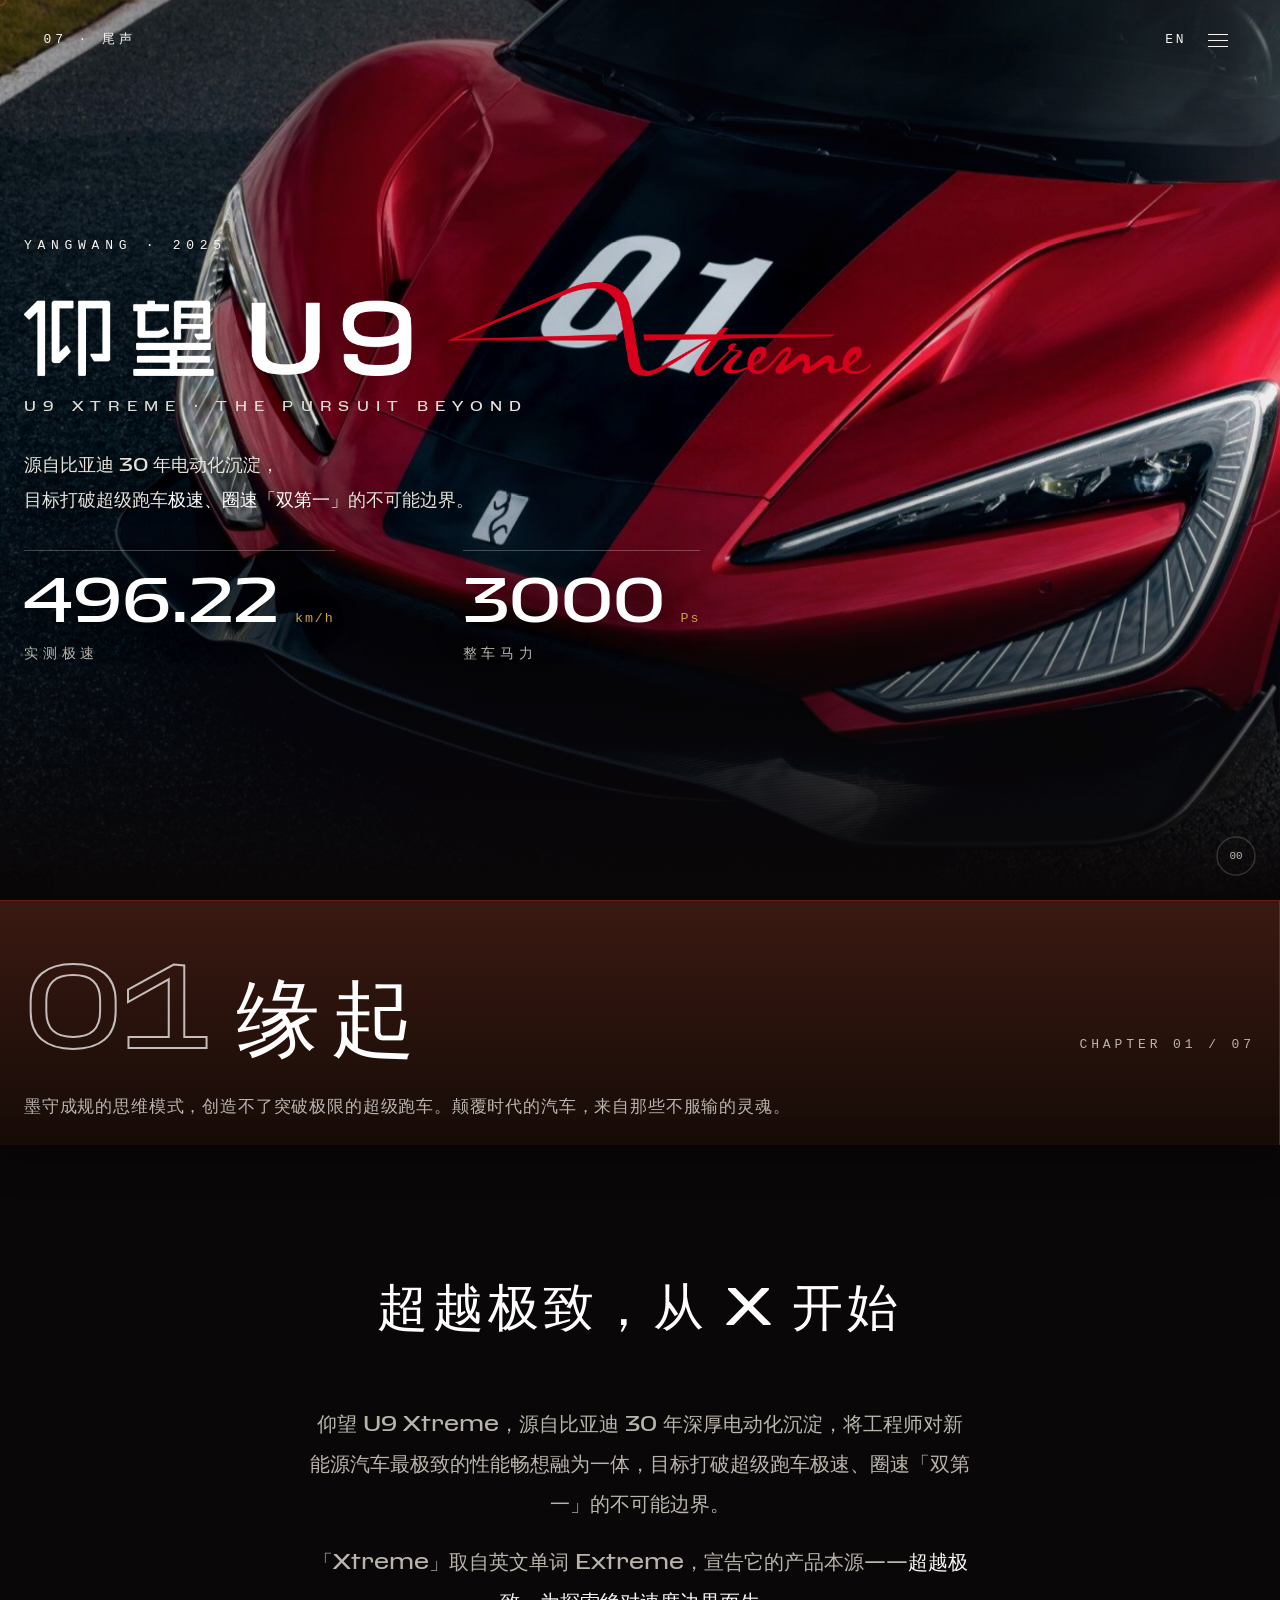
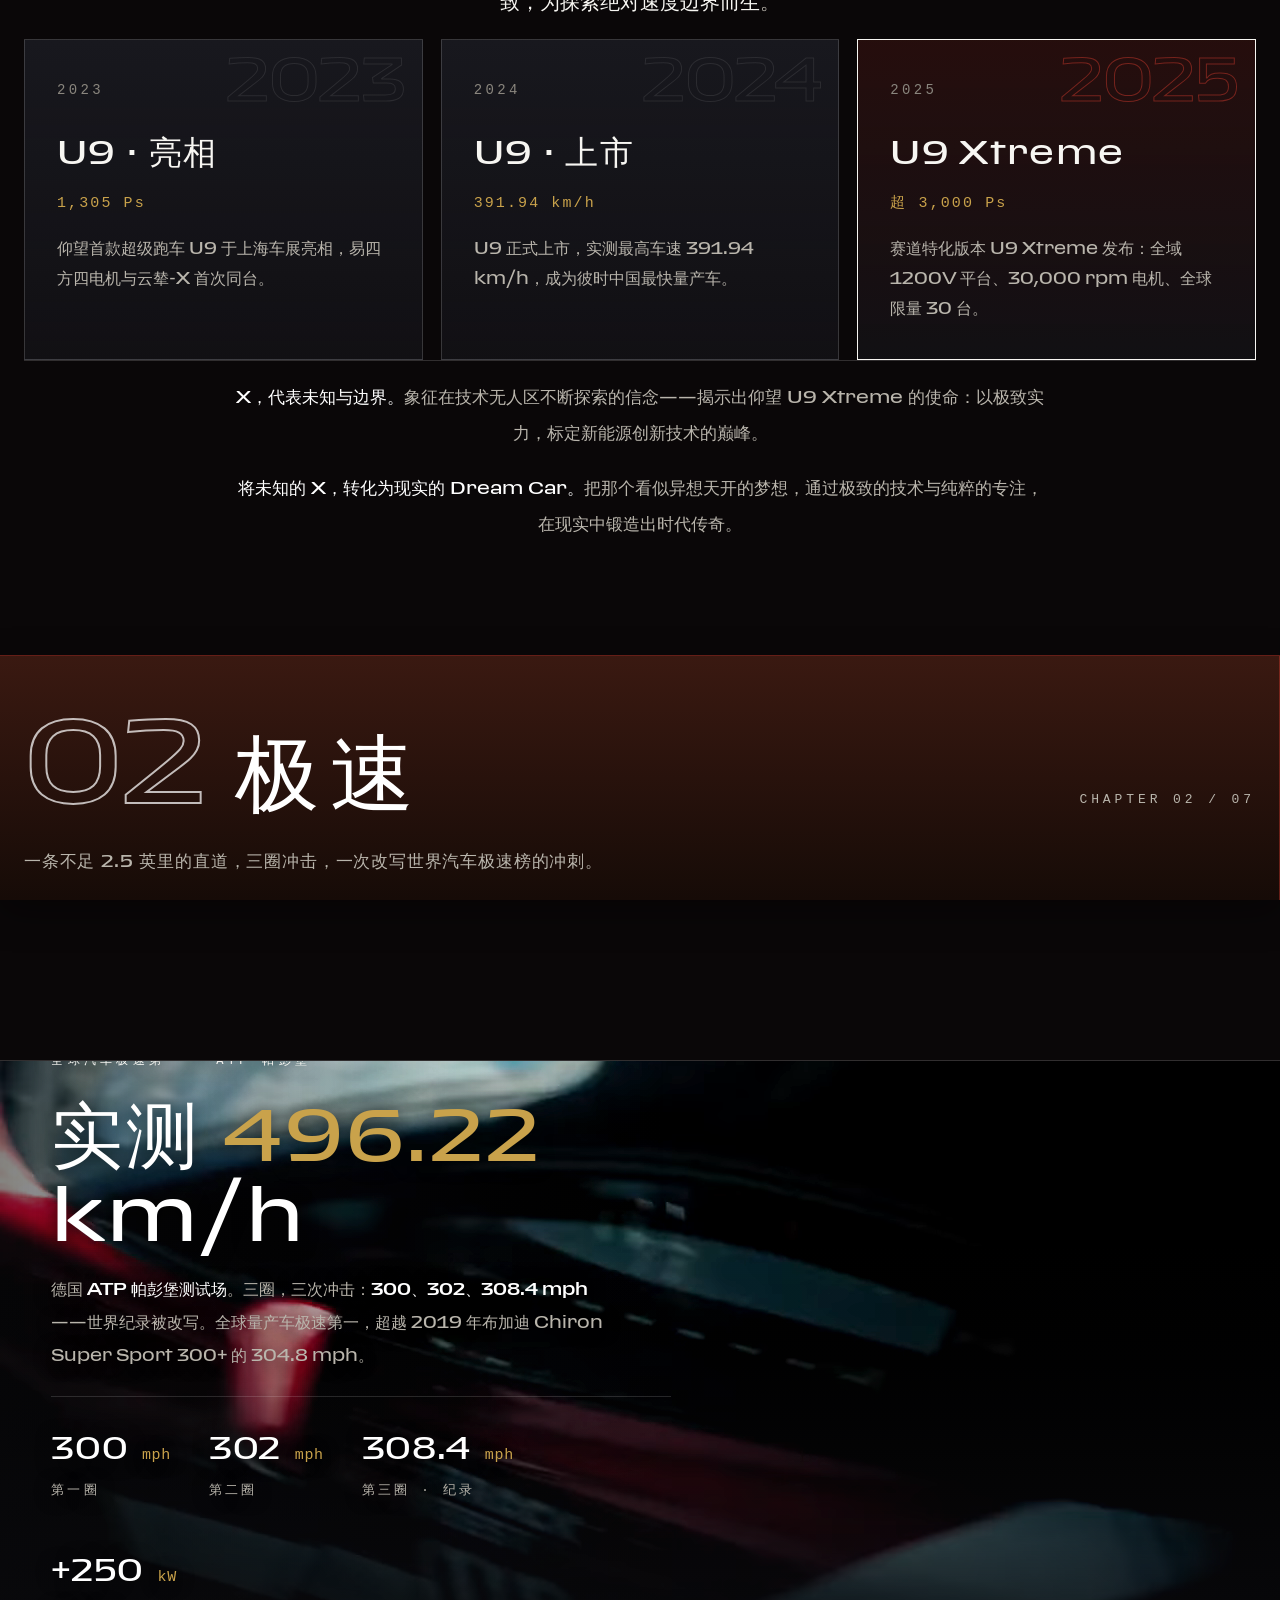
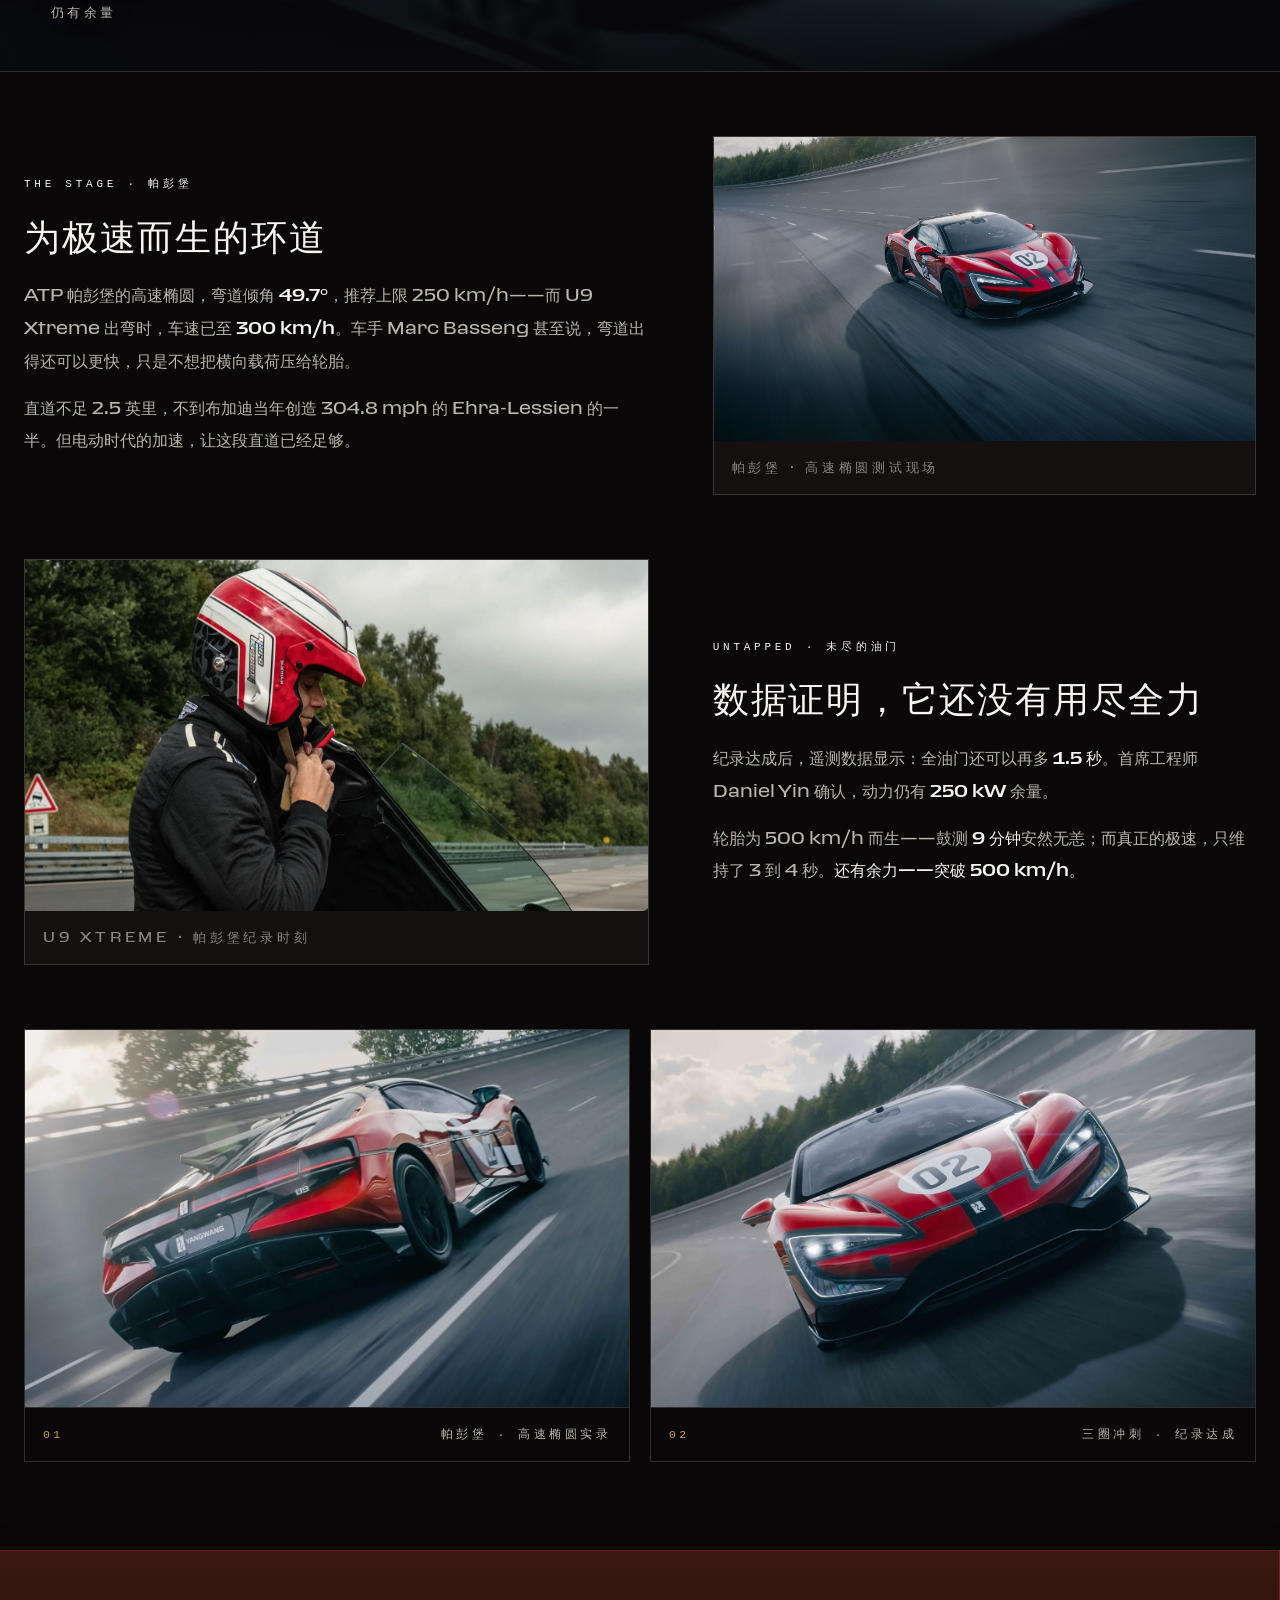
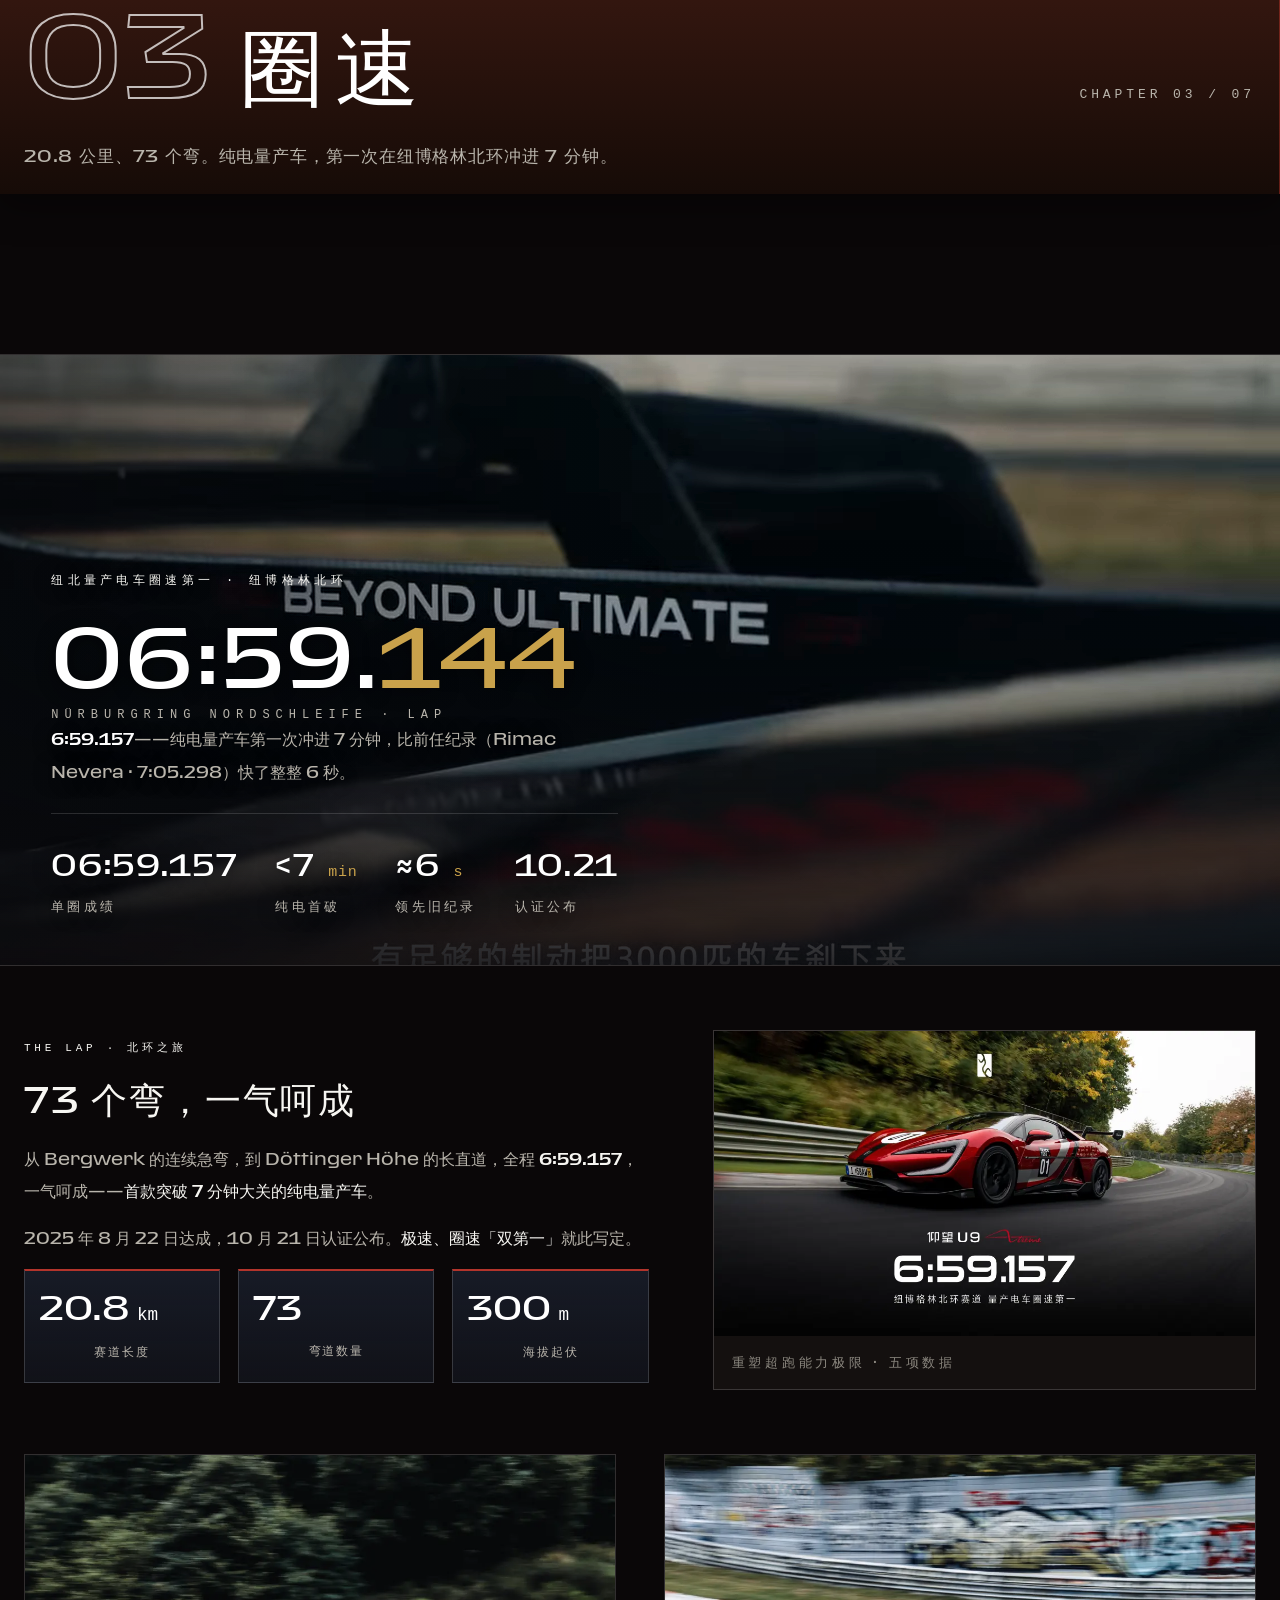
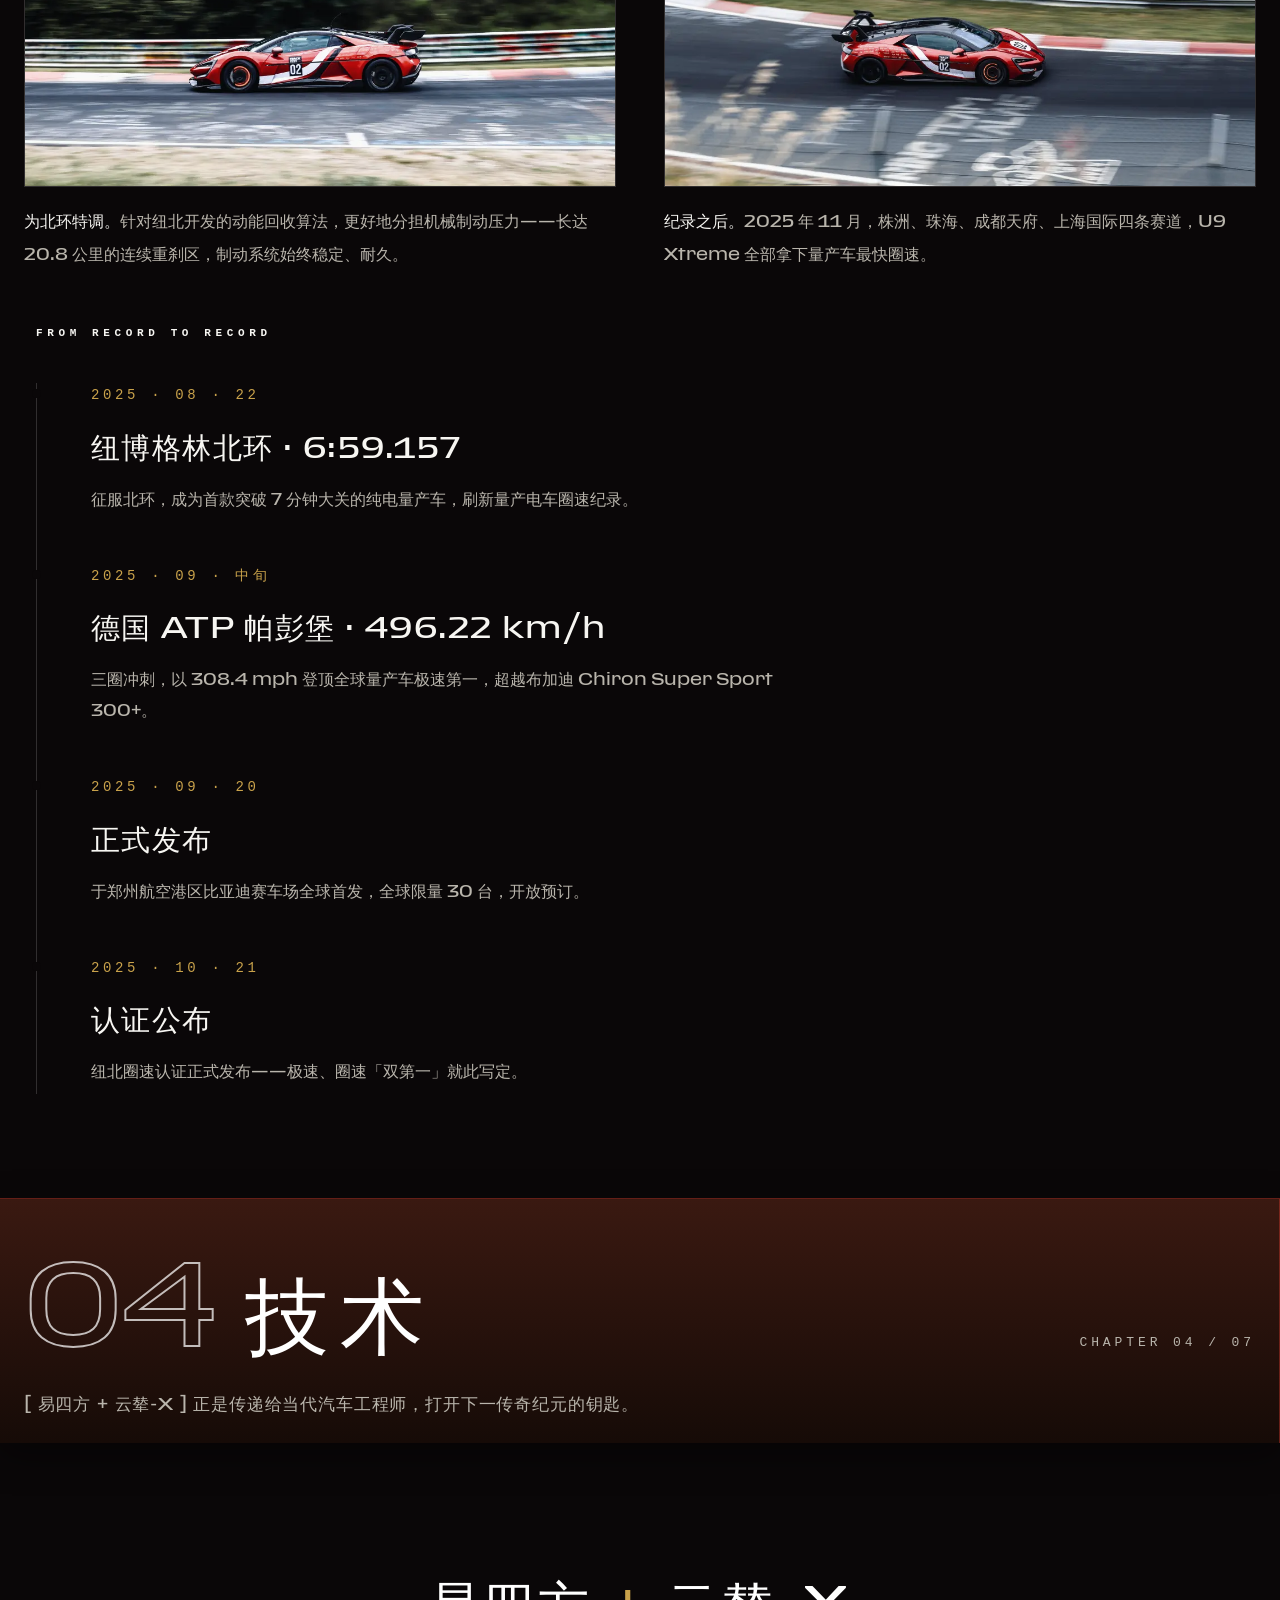
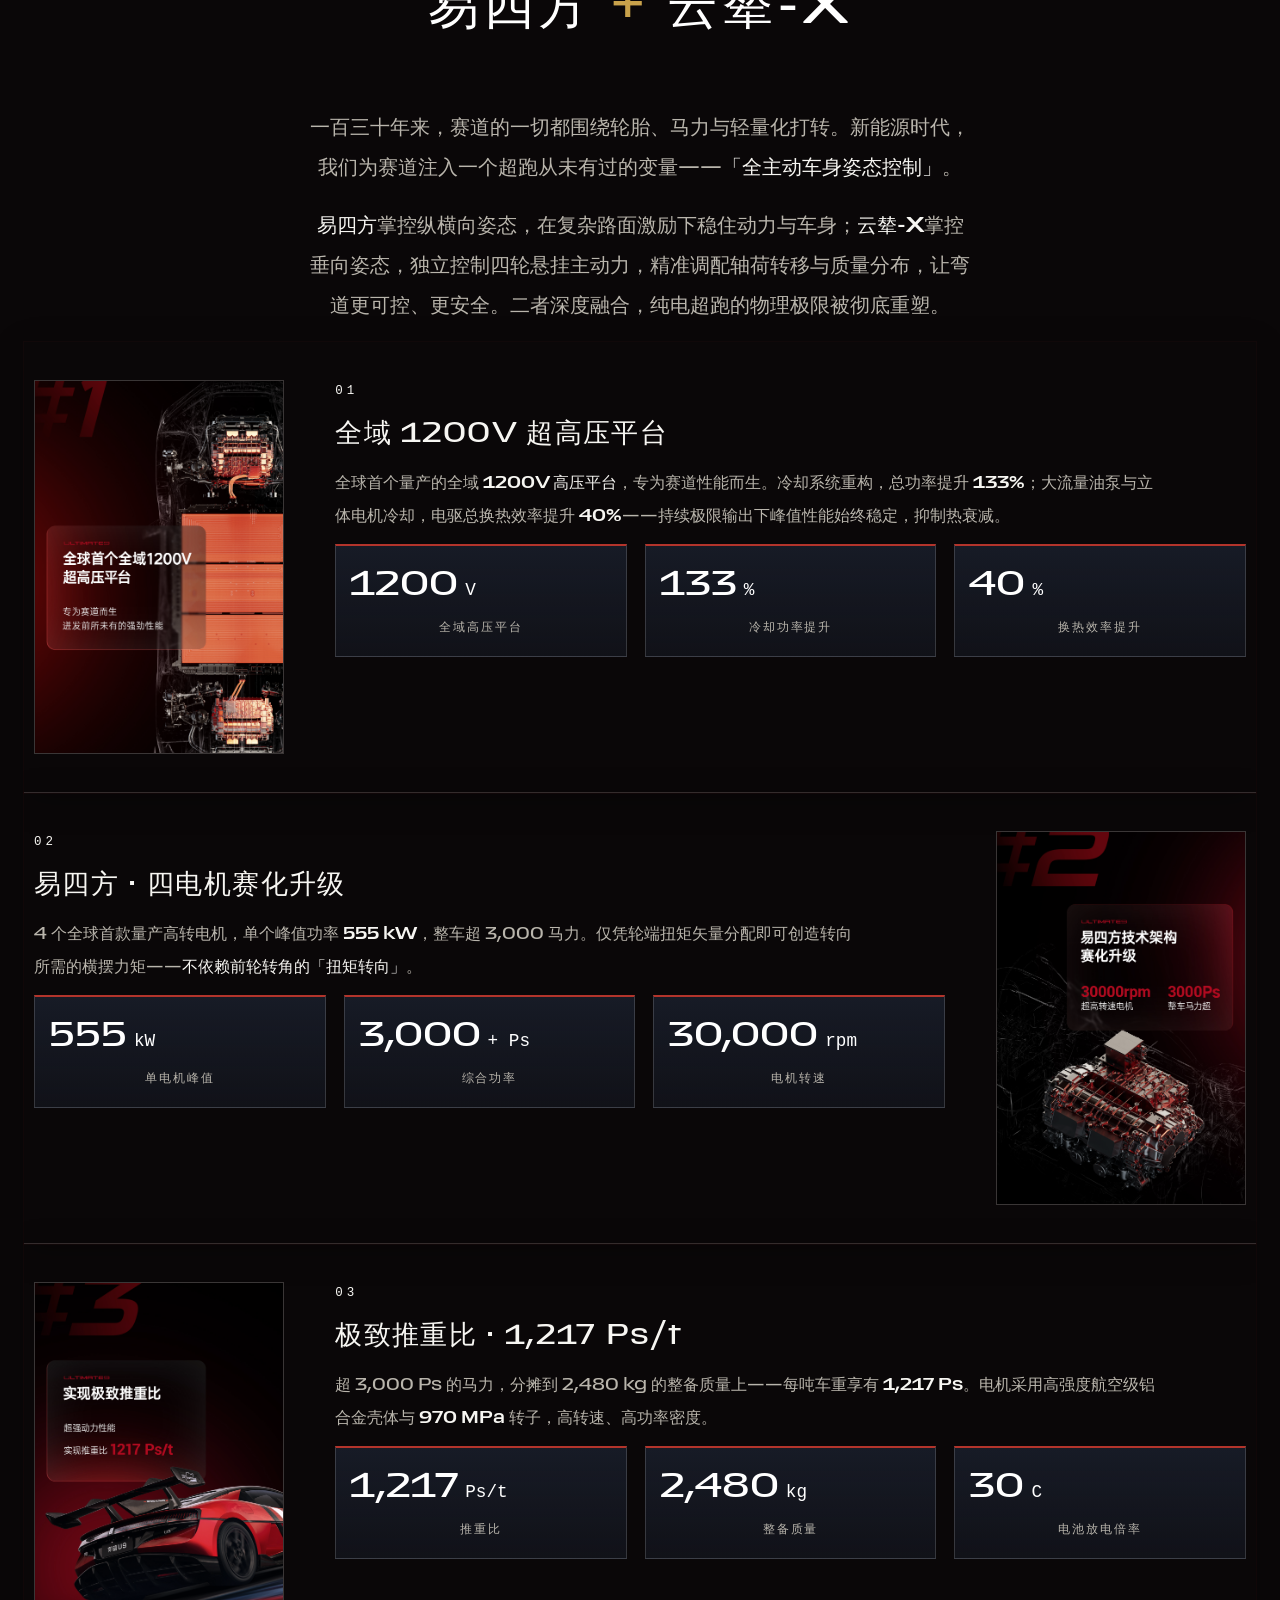
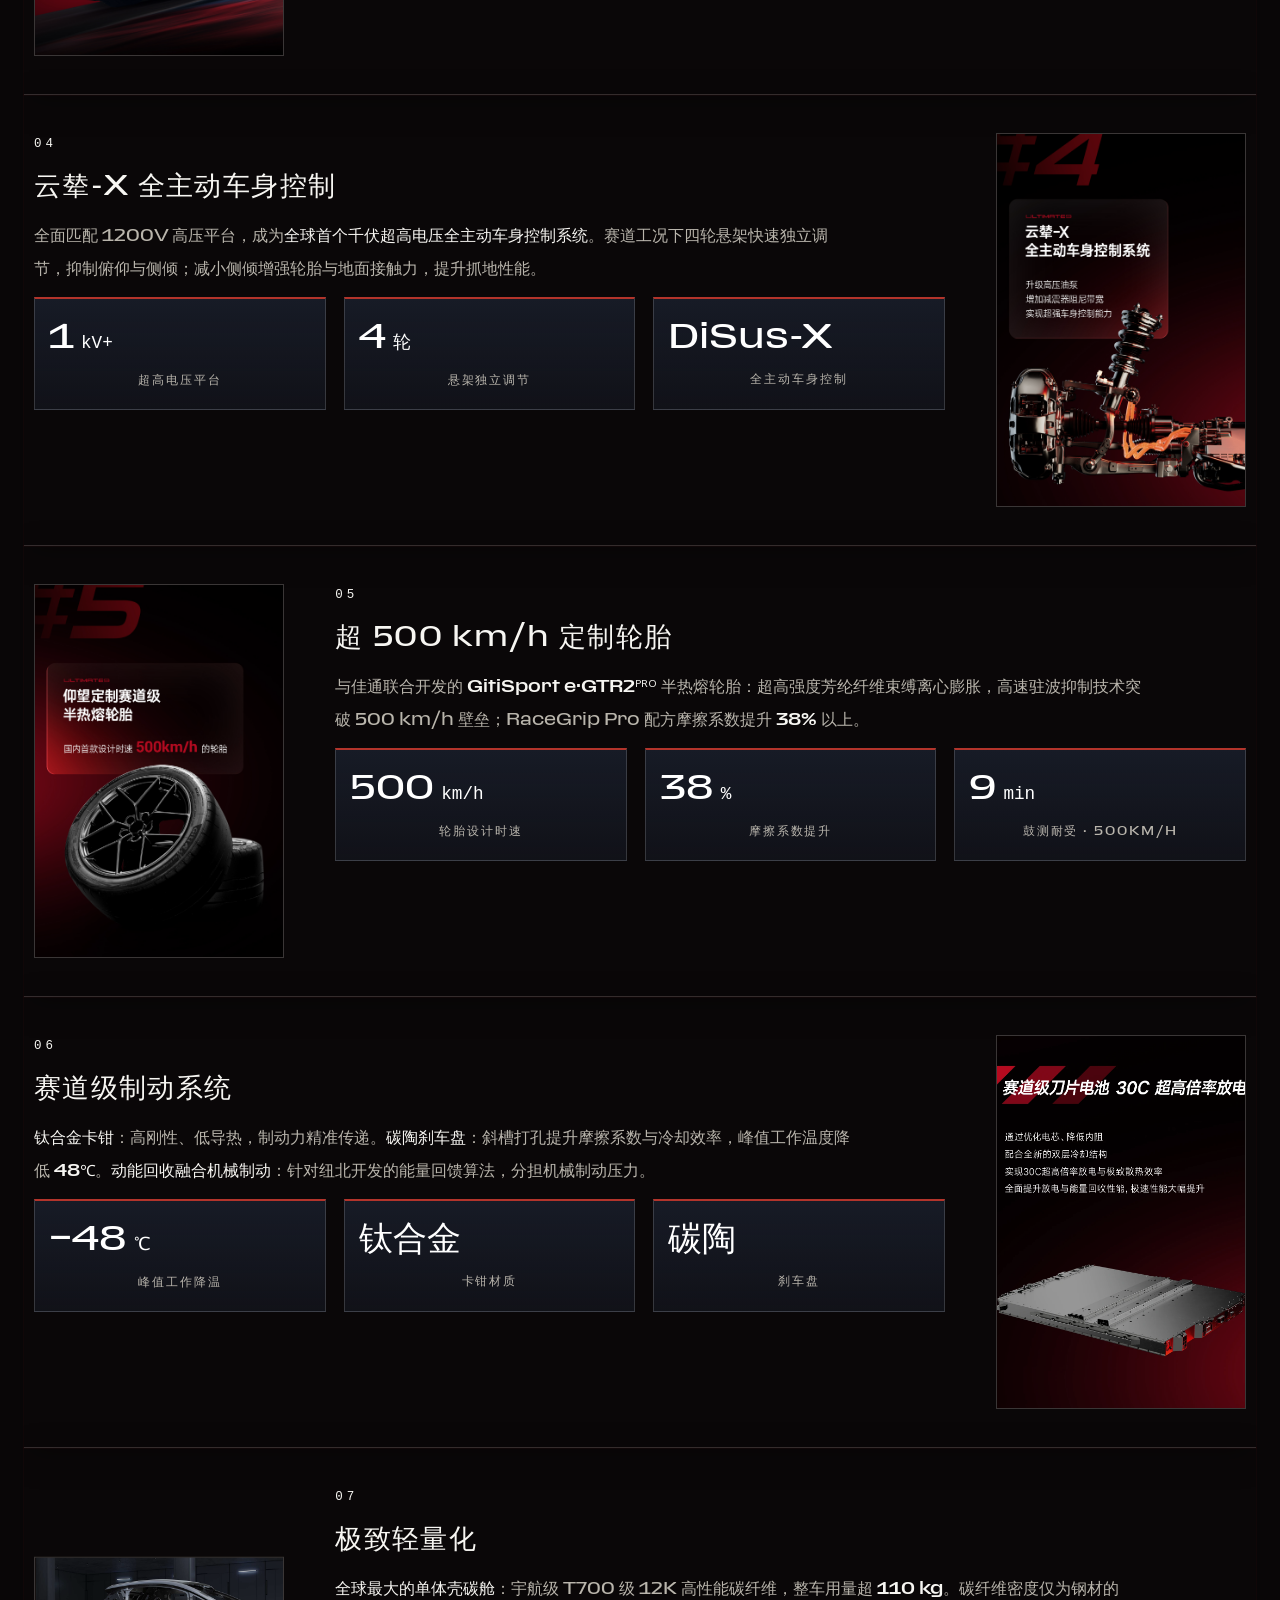
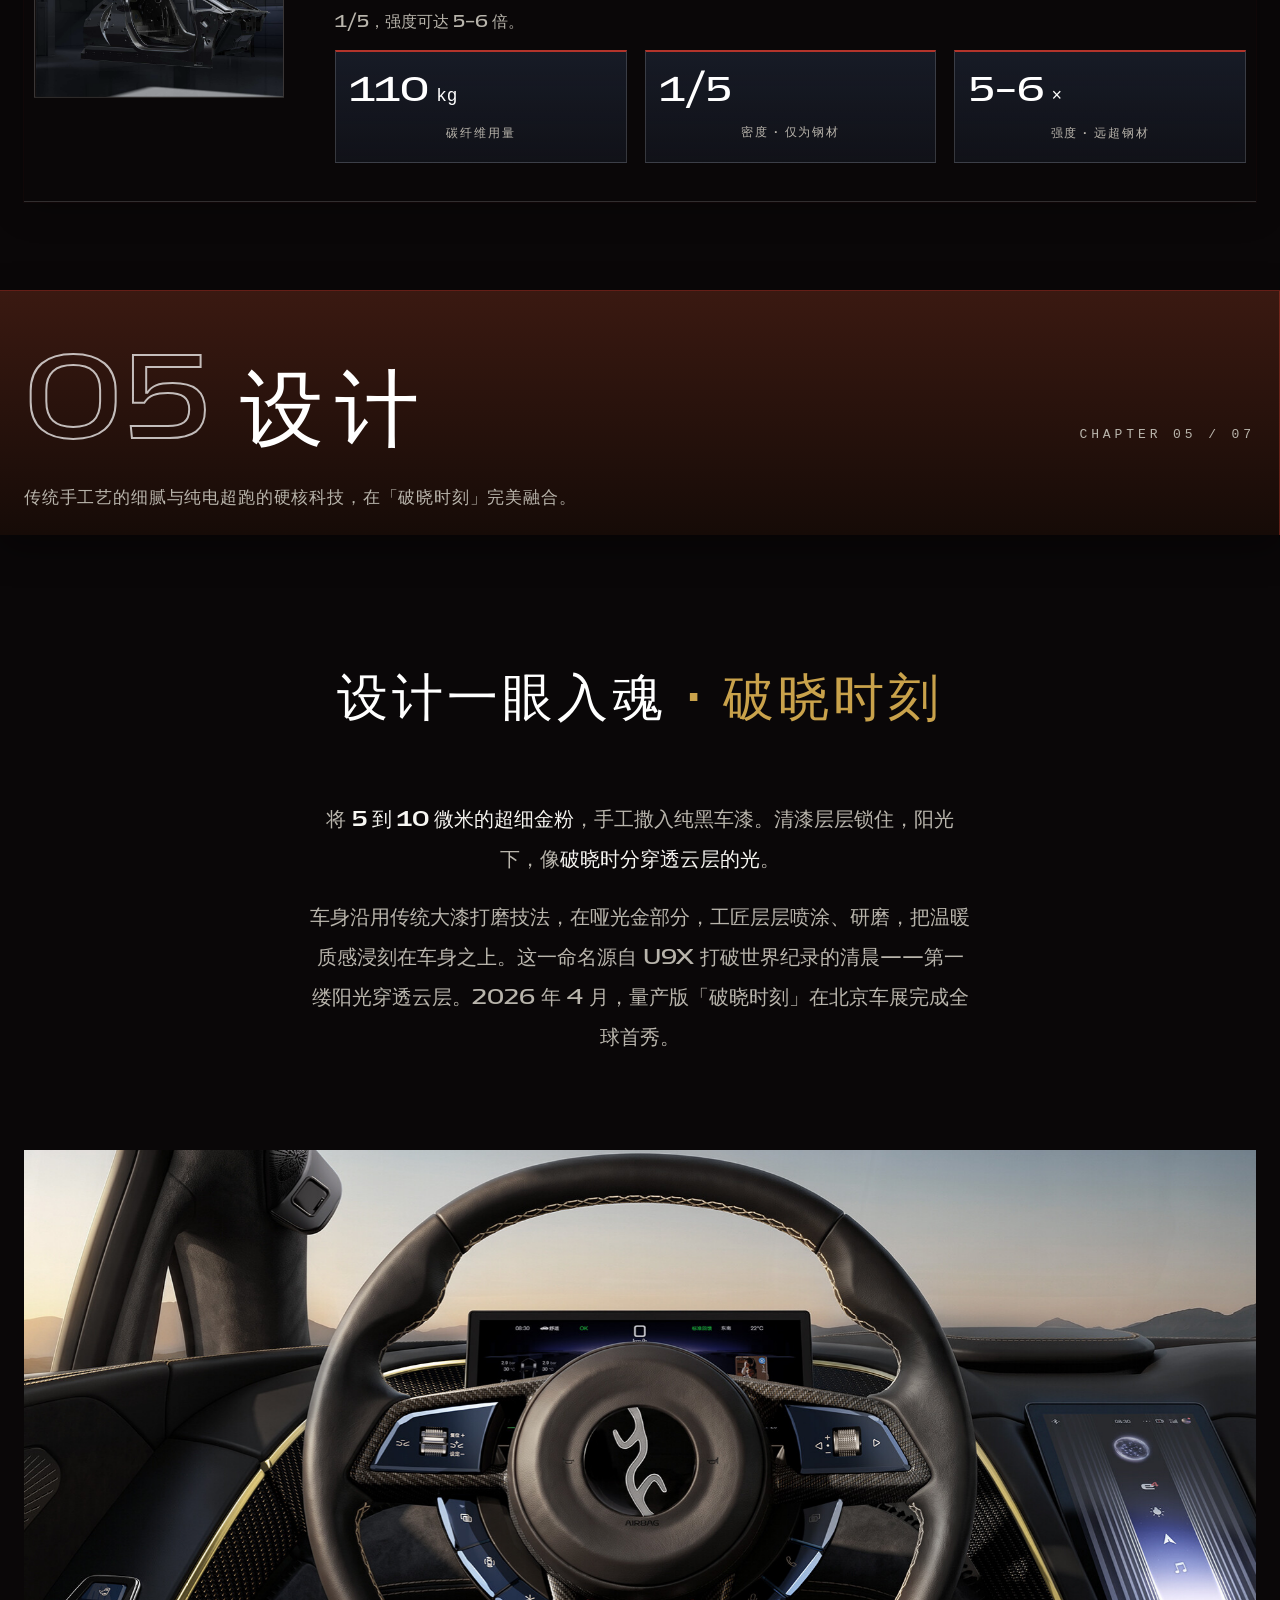
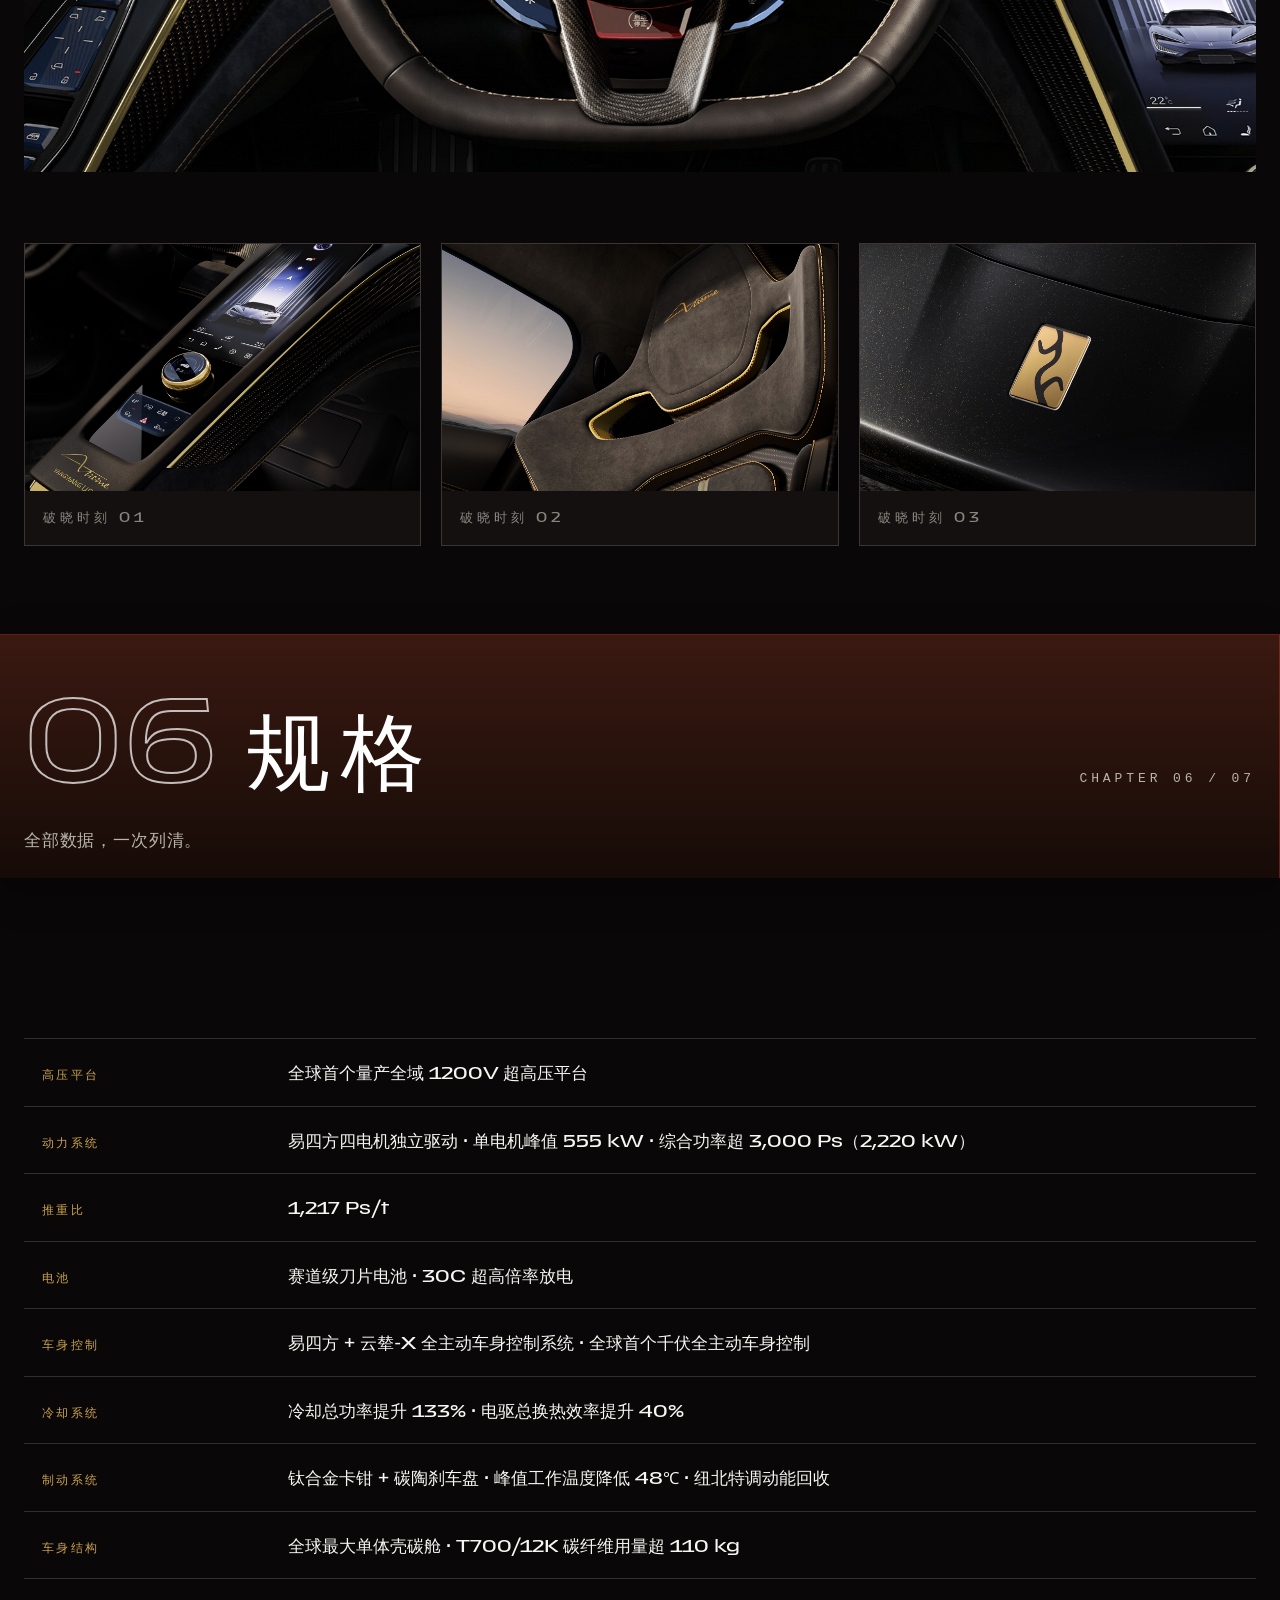
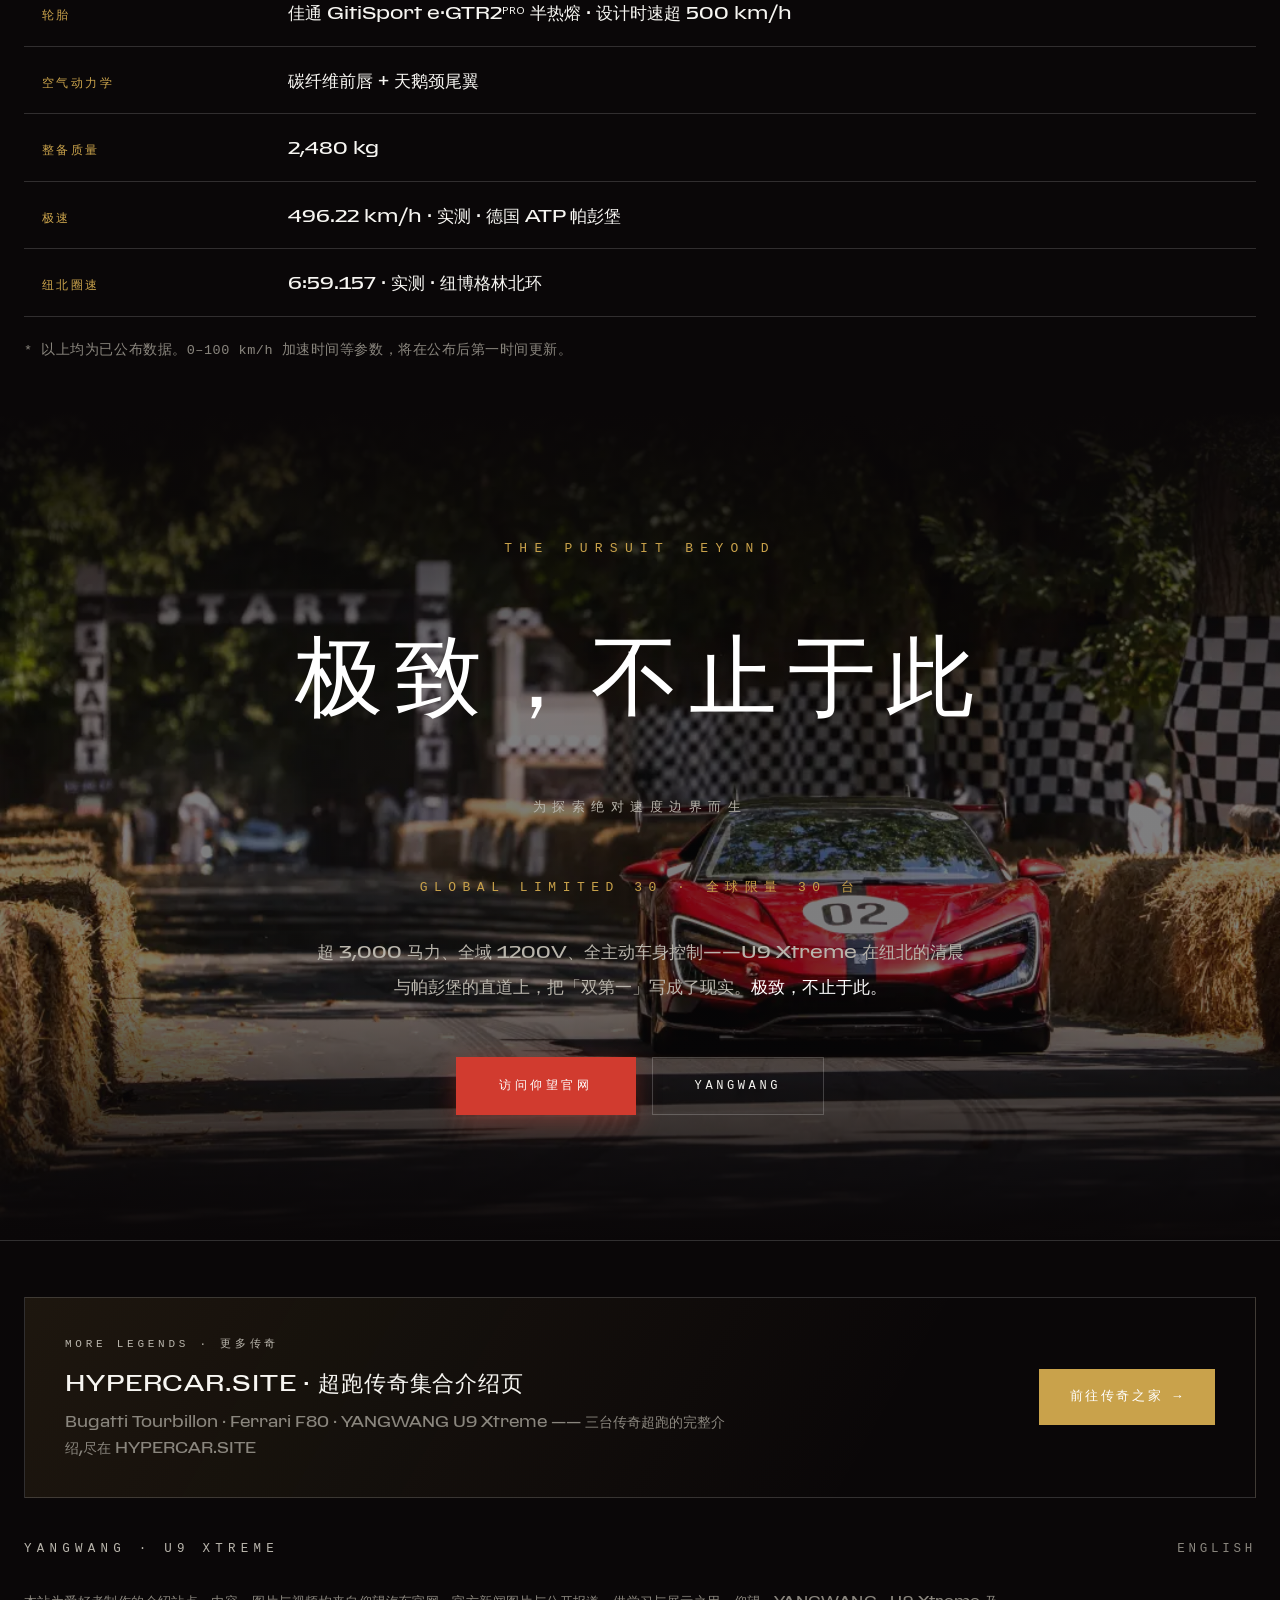
==== index.html @ faf6e492 "页脚引导升级:更醒目的超跑集合介绍区块(中英双语)" ====
﻿<!DOCTYPE html>
<html lang="zh-CN">
<head>
<meta charset="UTF-8">
<meta name="viewport" content="width=device-width, initial-scale=1.0">
<title>仰望 U9 Xtreme · 超越极致</title>
<meta name="description" content="仰望 U9 Xtreme：纽博格林北环 6:59.157 量产电车圈速第一，496.22 km/h 全球量产车极速第一。易四方 + 云辇-X，超越极致，为探索绝对速度边界而生。">
<link rel="icon" href="assets/img/cn/logo-hero.png" type="image/png">
<link rel="stylesheet" href="css/style.css">
</head>
<body>

<div class="cursor" aria-hidden="true"></div>

<!-- ============ 顶栏 ============ -->
<header class="nav" id="nav">
  <span class="nav__now mono" id="navNow">01 · 缘起</span>
  <a class="nav__brand" href="#hero">
    <img src="assets/img/cn/logo-name.png" alt="仰望 YANGWANG">
    <span class="nav__brand-sub">U9 Xtreme</span>
  </a>
  <span class="nav__lang">
    <a class="lang-btn mono on" href="en.html">EN</a>
    <button class="nav__menu-btn mono" id="menuBtn" aria-label="章节菜单" aria-expanded="false"><i></i><i></i><i></i></button>
  </span>
  <div class="nav__progress" aria-hidden="true"><i id="navBar"></i></div>
</header>

<!-- ============ 章节菜单 ============ -->
<div class="menu-overlay" id="menuOverlay">
  <p class="menu-overlay__brand mono">YANGWANG · U9 XTREME</p>
  <button class="menu-overlay__close" id="menuClose" aria-label="返回">×</button>
  <nav class="menu-overlay__nav" aria-label="章节菜单">
    <a href="#origin"><span class="idx">01</span>缘起</a>
    <a href="#speed"><span class="idx">02</span>极速</a>
    <a href="#lap"><span class="idx">03</span>圈速</a>
    <a href="#tech"><span class="idx">04</span>技术</a>
    <a href="#design"><span class="idx">05</span>设计</a>
    <a href="#specs"><span class="idx">06</span>规格</a>
    <a href="#conclusion"><span class="idx">07</span>尾声</a>
  </nav>
</div>

<div class="scroll-gauge" aria-hidden="true">
  <svg viewBox="0 0 44 44"><circle cx="22" cy="22" r="19"></circle><circle class="sg__bar" cx="22" cy="22" r="19"></circle></svg>
  <span class="sg__num">00</span>
</div>

<main>

<!-- ============ HERO ============ -->
<section class="hero" id="hero">
  <div class="hero__media">
    <video class="hero__video" autoplay muted loop playsinline preload="auto" poster="assets/img/cn/pursuit-1.jpg">
      <source src="assets/video/cg-hero.mp4" type="video/mp4">
    </video>
  </div>
  <div class="hero__veil"></div>
  <div class="hero__content fade">
    <p class="hero__kicker mono">YANGWANG · 2025</p>
    <h1 class="hero__name"><img src="assets/img/cn/logo-hero.png" alt="仰望 U9 Xtreme"></h1>
    <p class="hero__model">U9 XTREME · THE PURSUIT BEYOND</p>
    <p class="hero__desc">源自比亚迪 30 年电动化沉淀，<br>目标打破超级跑车<b>极速、圈速「双第一」</b>的不可能边界。</p>
    <div class="hero__specs">
      <div class="hs">
        <b>
          <span class="count count-big" data-to="496.22" data-dec="2" data-dur="2200">0.00</span>
          <em>km/h</em>
        </b>
        <span>实测极速</span>
      </div>
      <div class="hs">
        <b>
          <span class="count count-big" data-to="3000" data-dur="2200">0</span>
          <em>Ps</em>
        </b>
        <span>整车马力</span>
      </div>
    </div>
  </div>
  <!-- 已删除向下滚动提示 -->
</section>

<!-- ============ 01 缘起 ============ -->
<div class="chapter-break" id="cb-origin" style="--cb-bg:url('assets/img/cn/design-6.jpg')">
  <div class="wrap">
    <span class="cb__no mono">01</span>
    <h2 class="cb__name">缘起</h2>
    <span class="cb__meta mono">CHAPTER 01 / 07</span>
    <p class="cb__lead">墨守成规的思维模式，创造不了突破极限的超级跑车。颠覆时代的汽车，来自那些不服输的灵魂。</p>
  </div>
</div>

<section class="section" id="origin" data-num="01">
  <div class="wrap">
    <div class="title-row">
      <div>
        <h2 class="sec-title reveal">超越极致<span>，从 X 开始</span></h2>
        <div class="sec-lead reveal">
          <p>仰望 U9 Xtreme，源自比亚迪 30 年深厚电动化沉淀，将工程师对新能源汽车最极致的性能畅想融为一体，目标打破超级跑车极速、圈速「双第一」的不可能边界。</p>
          <p>「Xtreme」取自英文单词 Extreme，宣告它的产品本源——<b>超越极致，为探索绝对速度边界而生</b>。</p>
        </div>
      </div>
    </div>
    <div class="heritage">
      <article class="hcard reveal" data-year="2023">
        <div class="hcard__year mono">2023</div>
        <h3>U9 · 亮相</h3>
        <p class="mono hcard__num">1,305 Ps</p>
        <p>仰望首款超级跑车 U9 于上海车展亮相，易四方四电机与云辇-X 首次同台。</p>
      </article>
      <article class="hcard reveal reveal-d1" data-year="2024">
        <div class="hcard__year mono">2024</div>
        <h3>U9 · 上市</h3>
        <p class="mono hcard__num">391.94 km/h</p>
        <p>U9 正式上市，实测最高车速 391.94 km/h，成为彼时中国最快量产车。</p>
      </article>
      <article class="hcard hcard--now reveal reveal-d2" data-year="2025">
        <div class="hcard__year mono">2025</div>
        <h3>U9 Xtreme</h3>
        <p class="mono hcard__num">超 3,000 Ps</p>
        <p>赛道特化版本 U9 Xtreme 发布：全域 1200V 平台、30,000 rpm 电机、全球限量 30 台。</p>
      </article>
    </div>
    <div class="x-copy-block">
      <p class="x-copy reveal"><b>X，代表未知与边界。</b>象征在技术无人区不断探索的信念——揭示出仰望 U9 Xtreme 的使命：以极致实力，标定新能源创新技术的巅峰。</p>
      <p class="x-copy reveal reveal-d1"><b>将未知的 X，转化为现实的 Dream Car。</b>把那个看似异想天开的梦想，通过极致的技术与纯粹的专注，在现实中锻造出时代传奇。</p>
    </div>
  </div>
</section>

<!-- ============ 02 极速 ============ -->
<div class="chapter-break" id="cb-speed">
  <div class="wrap">
    <span class="cb__no mono">02</span>
    <h2 class="cb__name">极速</h2>
    <span class="cb__meta mono">CHAPTER 02 / 07</span>
    <p class="cb__lead">一条不足 2.5 英里的直道，三圈冲击，一次改写世界汽车极速榜的冲刺。</p>
  </div>
</div>

<section class="section" id="speed" data-num="02" style="padding-top:72px">
  <div class="vsection">
    <video class="vsection__video" data-bg autoplay muted loop playsinline preload="auto" poster="assets/img/cn/speed.jpg">
      <source src="assets/video/coming-soon.mp4" type="video/mp4">
      <source src="assets/video/coming-soon.webm" type="video/webm">
    </video>
    <div class="vsection__veil"></div>
    <div class="vsection__content">
      <p class="vsection__kicker mono">全球汽车极速第一 · ATP 帕彭堡</p>
      <h2 class="vsection__title">实测 <span class="gold">496.22</span> km/h</h2>
      <div class="vsection__text">
        <p>德国 <b>ATP 帕彭堡测试场</b>。三圈，三次冲击：<b>300、302、308.4 mph</b>——世界纪录被改写。全球量产车极速第一，超越 2019 年布加迪 Chiron Super Sport 300+ 的 304.8 mph。</p>
      </div>
      <div class="vsection__stats mono">
        <div class="s"><b>300<em> mph</em></b><span>第一圈</span></div>
        <div class="s"><b>302<em> mph</em></b><span>第二圈</span></div>
        <div class="s"><b>308.4<em> mph</em></b><span>第三圈 · 纪录</span></div>
        <div class="s"><b>+250<em> kW</em></b><span>仍有余量</span></div>
      </div>
    </div>
  </div>

  <div class="wrap">
    <div class="media-row reveal-l">
      <div class="media-row__body">
        <div class="mr-kicker mono">THE STAGE · 帕彭堡</div>
        <h3 class="mr-title">为极速而生的环道</h3>
        <p>ATP 帕彭堡的高速椭圆，弯道倾角 <b>49.7°</b>，推荐上限 250 km/h——而 U9 Xtreme 出弯时，车速已至 <b>300 km/h</b>。车手 Marc Basseng 甚至说，弯道出得还可以更快，只是不想把横向载荷压给轮胎。</p>
        <p>直道不足 2.5 英里，不到布加迪当年创造 304.8 mph 的 Ehra-Lessien 的一半。但电动时代的加速，让这段直道已经足够。</p>
      </div>
      <figure class="media-row__img reveal reveal-d1">
        <img src="assets/img/new/papenburg.jpg" alt="ATP 帕彭堡高速椭圆" loading="lazy">
        <figcaption>帕彭堡 · 高速椭圆测试现场</figcaption>
      </figure>
    </div>

    <div class="media-row flip reveal-r">
      <div class="media-row__body">
        <div class="mr-kicker mono">UNTAPPED · 未尽的油门</div>
        <h3 class="mr-title">数据证明，它还没有用尽全力</h3>
        <p>纪录达成后，遥测数据显示：全油门还可以再多 <b>1.5 秒</b>。首席工程师 Daniel Yin 确认，动力仍有 <b>250 kW</b> 余量。</p>
        <p>轮胎为 500 km/h 而生——鼓测 <b>9 分钟</b>安然无恙；而真正的极速，只维持了 3 到 4 秒。<b>还有余力——突破 500 km/h。</b></p>
      </div>
      <figure class="media-row__img reveal reveal-d1">
        <img src="assets/img/media/tg-BYD_YANGWANG-U9X-2.webp" alt="U9 Xtreme 帕彭堡" loading="lazy">
        <figcaption>U9 Xtreme · 帕彭堡纪录时刻</figcaption>
      </figure>
    </div>

    <div class="ps-duo">
      <figure class="reveal-l">
        <img src="assets/img/media/tg-1_0.webp" alt="帕彭堡纪录现场" loading="lazy">
        <figcaption><span class="ps-idx">01</span><span>帕彭堡 · 高速椭圆实录</span></figcaption>
      </figure>
      <figure class="reveal-r reveal-d1">
        <img src="assets/img/media/tg-3_0.webp" alt="帕彭堡纪录现场" loading="lazy">
        <figcaption><span class="ps-idx">02</span><span>三圈冲刺 · 纪录达成</span></figcaption>
      </figure>
    </div>
  </div>
</section>

<!-- ============ 03 圈速 ============ -->
<div class="chapter-break" id="cb-lap">
  <div class="wrap">
    <span class="cb__no mono">03</span>
    <h2 class="cb__name">圈速</h2>
    <span class="cb__meta mono">CHAPTER 03 / 07</span>
    <p class="cb__lead">20.8 公里、73 个弯。纯电量产车，第一次在纽博格林北环冲进 7 分钟。</p>
  </div>
</div>

<section class="section" id="lap" data-num="03" style="padding-top:72px">
  <div class="vsection">
    <video class="vsection__video" data-bg autoplay muted loop playsinline preload="auto" poster="assets/img/cn/lap.jpg">
      <source src="assets/video/nu9x-trailer.mp4" type="video/mp4">
      <source src="assets/video/nu9x-trailer.webm" type="video/webm">
    </video>
    <div class="vsection__veil"></div>
    <div class="vsection__content">
      <p class="vsection__kicker mono">纽北量产电车圈速第一 · 纽博格林北环</p>
      <div class="lap-display" data-laptime="419.157">
        <span class="lap-mm">00</span>:<span class="lap-ss">00</span>.<span class="lap-ms">000</span>
        <span class="cap mono">NÜRBURGRING NORDSCHLEIFE · LAP</span>
      </div>
      <div class="vsection__text">
        <p><b>6:59.157</b>——纯电量产车第一次冲进 7 分钟，比前任纪录（Rimac Nevera · 7:05.298）快了整整 6 秒。</p>
      </div>
      <div class="vsection__stats mono">
        <div class="s"><b>06:59.157</b><span>单圈成绩</span></div>
        <div class="s"><b>&lt;7<em> min</em></b><span>纯电首破</span></div>
        <div class="s"><b>≈6<em> s</em></b><span>领先旧纪录</span></div>
        <div class="s"><b>10.21</b><span>认证公布</span></div>
      </div>
    </div>
  </div>

  <div class="wrap">
    <div class="media-row reveal-l">
      <div class="media-row__body">
        <div class="mr-kicker mono">THE LAP · 北环之旅</div>
        <h3 class="mr-title">73 个弯，一气呵成</h3>
        <p>从 Bergwerk 的连续急弯，到 Döttinger Höhe 的长直道，全程 <b>6:59.157</b>，一气呵成——<b>首款突破 7 分钟大关的纯电量产车</b>。</p>
        <p>2025 年 8 月 22 日达成，10 月 21 日认证公布。<b>极速、圈速「双第一」</b>就此写定。</p>
        <div class="trow__stats">
          <div class="mc"><b>20.8<em>km</em></b><span>赛道长度</span></div>
          <div class="mc"><b>73</b><span>弯道数量</span></div>
          <div class="mc"><b>300<em>m</em></b><span>海拔起伏</span></div>
        </div>
      </div>
      <figure class="media-row__img reveal reveal-d1">
        <img src="assets/img/new/ring-record.webp" alt="纽博格林北环 6:59.157" loading="lazy">
        <figcaption>重塑超跑能力极限 · 五项数据</figcaption>
      </figure>
    </div>

    <div class="two-col">
      <div class="tc reveal-l">
        <img src="assets/img/new/car-3.webp" alt="为北环特调" loading="lazy">
        <p><b>为北环特调。</b>针对纽北开发的动能回收算法，更好地分担机械制动压力——长达 20.8 公里的连续重刹区，制动系统始终稳定、耐久。</p>
      </div>
      <div class="tc reveal-r reveal-d1">
        <img src="assets/img/new/car-2.webp" alt="纪录之后" loading="lazy">
        <p><b>纪录之后。</b>2025 年 11 月，株洲、珠海、成都天府、上海国际四条赛道，U9 Xtreme 全部拿下量产车最快圈速。</p>
      </div>
    </div>

    <div class="timeline">
      <h3 class="tl-head mono">FROM RECORD TO RECORD</h3>
      <article class="tl-item reveal">
        <div class="tl-date mono">2025 · 08 · 22</div>
        <div class="tl-body">
          <h3>纽博格林北环 · 6:59.157</h3>
          <p>征服北环，成为首款突破 7 分钟大关的纯电量产车，刷新量产电车圈速纪录。</p>
        </div>
      </article>
      <article class="tl-item reveal">
        <div class="tl-date mono">2025 · 09 · 中旬</div>
        <div class="tl-body">
          <h3>德国 ATP 帕彭堡 · 496.22 km/h</h3>
          <p>三圈冲刺，以 308.4 mph 登顶全球量产车极速第一，超越布加迪 Chiron Super Sport 300+。</p>
        </div>
      </article>
      <article class="tl-item reveal">
        <div class="tl-date mono">2025 · 09 · 20</div>
        <div class="tl-body">
          <h3>正式发布</h3>
          <p>于郑州航空港区比亚迪赛车场全球首发，全球限量 30 台，开放预订。</p>
        </div>
      </article>
      <article class="tl-item reveal">
        <div class="tl-date mono">2025 · 10 · 21</div>
        <div class="tl-body">
          <h3>认证公布</h3>
          <p>纽北圈速认证正式发布——极速、圈速「双第一」就此写定。</p>
        </div>
      </article>
    </div>
  </div>
</section>

<!-- ============ 04 技术 ============ -->
<div class="chapter-break" id="cb-tech" style="--cb-bg:url('assets/img/cn/design-7.jpg')">
  <div class="wrap">
    <span class="cb__no mono">04</span>
    <h2 class="cb__name">技术</h2>
    <span class="cb__meta mono">CHAPTER 04 / 07</span>
    <p class="cb__lead">[ 易四方 + 云辇-X ] 正是传递给当代汽车工程师，打开下一传奇纪元的钥匙。</p>
  </div>
</div>

<section class="section" id="tech" data-num="04">
  <div class="wrap">
    <h2 class="sec-title reveal">易四方 <em>+</em> 云辇-X</h2>
    <div class="sec-lead reveal">
      <p>一百三十年来，赛道的一切都围绕轮胎、马力与轻量化打转。新能源时代，我们为赛道注入一个超跑从未有过的变量——<b>「全主动车身姿态控制」</b>。</p>
      <p><b>易四方</b>掌控纵横向姿态，在复杂路面激励下稳住动力与车身；<b>云辇-X</b>掌控垂向姿态，独立控制四轮悬挂主动力，精准调配轴荷转移与质量分布，让弯道更可控、更安全。二者深度融合，纯电超跑的物理极限被彻底重塑。</p>
    </div>

    <article class="trow reveal-l">
      <div class="trow__img"><img src="assets/img/cn-tech/cloud.jpg" alt="1200V 超高压平台" loading="lazy"></div>
      <div class="trow__body">
          <span class="n mono">01</span>
          <h3>全域 1200V 超高压平台</h3>
          <p>全球首个量产的全域 <b>1200V 高压平台</b>，专为赛道性能而生。冷却系统重构，总功率提升 <b>133%</b>；大流量油泵与立体电机冷却，电驱总换热效率提升 <b>40%</b>——持续极限输出下峰值性能始终稳定，抑制热衰减。</p>
          <div class="trow__stats">
            <div class="mc"><b>1200<em>V</em></b><span>全域高压平台</span></div>
            <div class="mc"><b>133<em>%</em></b><span>冷却功率提升</span></div>
            <div class="mc"><b>40<em>%</em></b><span>换热效率提升</span></div>
          </div>
        </div>
    </article>
    <article class="trow trow--flip reveal-r">
      <div class="trow__img"><img src="assets/img/cn-tech/e4.jpg" alt="易四方技术架构" loading="lazy"></div>
      <div class="trow__body">
          <span class="n mono">02</span>
          <h3>易四方 · 四电机赛化升级</h3>
          <p>4 个全球首款量产高转电机，单个峰值功率 <b>555 kW</b>，整车超 3,000 马力。仅凭轮端扭矩矢量分配即可创造转向所需的横摆力矩——<b>不依赖前轮转角的「扭矩转向」</b>。</p>
          <div class="trow__stats">
            <div class="mc"><b>555<em>kW</em></b><span>单电机峰值</span></div>
            <div class="mc"><b>3,000<em>+ Ps</em></b><span>综合功率</span></div>
            <div class="mc"><b>30,000<em>rpm</em></b><span>电机转速</span></div>
          </div>
        </div>
    </article>
    <article class="trow reveal-l">
      <div class="trow__img"><img src="assets/img/cn-tech/power.jpg" alt="极致推重比" loading="lazy"></div>
      <div class="trow__body">
          <span class="n mono">03</span>
          <h3>极致推重比 · 1,217 Ps/t</h3>
          <p>超 3,000 Ps 的马力，分摊到 2,480 kg 的整备质量上——每吨车重享有 <b>1,217 Ps</b>。电机采用高强度航空级铝合金壳体与 <b>970 MPa</b> 转子，高转速、高功率密度。</p>
          <div class="trow__stats">
            <div class="mc"><b>1,217<em>Ps/t</em></b><span>推重比</span></div>
            <div class="mc"><b>2,480<em>kg</em></b><span>整备质量</span></div>
            <div class="mc"><b>30<em>C</em></b><span>电池放电倍率</span></div>
          </div>
        </div>
    </article>
    <article class="trow trow--flip reveal-r">
      <div class="trow__img"><img src="assets/img/cn-tech/1200v.jpg" alt="云辇-X" loading="lazy"></div>
      <div class="trow__body">
          <span class="n mono">04</span>
          <h3>云辇-X 全主动车身控制</h3>
          <p>全面匹配 1200V 高压平台，成为<b>全球首个千伏超高电压全主动车身控制系统</b>。赛道工况下四轮悬架快速独立调节，抑制俯仰与侧倾；减小侧倾增强轮胎与地面接触力，提升抓地性能。</p>
          <div class="trow__stats">
            <div class="mc"><b>1<em>kV+</em></b><span>超高电压平台</span></div>
            <div class="mc"><b>4<em>轮</em></b><span>悬架独立调节</span></div>
            <div class="mc"><b>DiSus-X</b><span>全主动车身控制</span></div>
          </div>
        </div>
    </article>
    <article class="trow reveal-l">
      <div class="trow__img"><img src="assets/img/cn-tech/tire.jpg" alt="赛道级半热熔轮胎" loading="lazy"></div>
      <div class="trow__body">
          <span class="n mono">05</span>
          <h3>超 500 km/h 定制轮胎</h3>
          <p>与佳通联合开发的 <b>GitiSport e·GTR2ᴾᴿᴼ</b> 半热熔轮胎：超高强度芳纶纤维束缚离心膨胀，高速驻波抑制技术突破 500 km/h 壁垒；RaceGrip Pro 配方摩擦系数提升 <b>38%</b> 以上。</p>
          <div class="trow__stats">
            <div class="mc"><b>500<em>km/h</em></b><span>轮胎设计时速</span></div>
            <div class="mc"><b>38<em>%</em></b><span>摩擦系数提升</span></div>
            <div class="mc"><b>9<em>min</em></b><span>鼓测耐受 · 500km/h</span></div>
          </div>
        </div>
    </article>
    <article class="trow trow--flip trow--brake reveal-r">
      <div class="trow__img"><img src="assets/img/new/brake.png" alt="赛道级制动系统" loading="lazy"></div>
      <div class="trow__body">
          <span class="n mono">06</span>
          <h3>赛道级制动系统</h3>
          <p><b>钛合金卡钳</b>：高刚性、低导热，制动力精准传递。<b>碳陶刹车盘</b>：斜槽打孔提升摩擦系数与冷却效率，峰值工作温度降低 <b>48℃</b>。<b>动能回收融合机械制动</b>：针对纽北开发的能量回馈算法，分担机械制动压力。</p>
          <div class="trow__stats">
            <div class="mc"><b>−48<em>℃</em></b><span>峰值工作降温</span></div>
            <div class="mc"><b>钛合金</b><span>卡钳材质</span></div>
            <div class="mc"><b>碳陶</b><span>刹车盘</span></div>
          </div>
        </div>
    </article>
    <article class="trow trow--wide trow--weight reveal-l">
      <div class="trow__img"><img src="assets/img/en/tech-weight.png" alt="极致轻量化" loading="lazy"></div>
      <div class="trow__body">
          <span class="n mono">07</span>
          <h3>极致轻量化</h3>
          <p><b>全球最大的单体壳碳舱</b>：宇航级 T700 级 12K 高性能碳纤维，整车用量超 <b>110 kg</b>。碳纤维密度仅为钢材的 1/5，强度可达 5–6 倍。</p>
          <div class="trow__stats">
            <div class="mc"><b>110<em>kg</em></b><span>碳纤维用量</span></div>
            <div class="mc"><b>1/5</b><span>密度 · 仅为钢材</span></div>
            <div class="mc"><b>5–6<em>×</em></b><span>强度 · 远超钢材</span></div>
          </div>
        </div>
    </article>
  </div>
</section>

<!-- ============ 05 设计 ============ -->
<div class="chapter-break" id="cb-design" style="--cb-bg:url('assets/img/cn/design-8.jpg')">
  <div class="wrap">
    <span class="cb__no mono">05</span>
    <h2 class="cb__name">设计</h2>
    <span class="cb__meta mono">CHAPTER 05 / 07</span>
    <p class="cb__lead">传统手工艺的细腻与纯电超跑的硬核科技，在「破晓时刻」完美融合。</p>
  </div>
</div>

<section class="section" id="design" data-num="05">
  <div class="wrap">
    <h2 class="sec-title reveal">设计一眼入魂 <em>· 破晓时刻</em></h2>
    <div class="sec-lead reveal">
      <p>将 <b>5 到 10 微米的超细金粉</b>，手工撒入纯黑车漆。清漆层层锁住，阳光下，像<b>破晓时分穿透云层的光</b>。</p>
      <p>车身沿用传统大漆打磨技法，在哑光金部分，工匠层层喷涂、研磨，把温暖质感浸刻在车身之上。这一命名源自 U9X 打破世界纪录的清晨——第一缕阳光穿透云层。2026 年 4 月，量产版「破晓时刻」在北京车展完成全球首秀。</p>
    </div>
    <div class="media-hero reveal">
      <img src="assets/img/cn/design-2.jpg" alt="破晓时刻" loading="lazy">
      <figcaption class="mono">DAWN MOMENT · 破晓时刻</figcaption>
    </div>
    <div class="gallery reveal">
      <figure class="reveal-l" data-lb="assets/img/cn/design-3.jpg" data-cap="破晓时刻 · 01">
        <div class="g-media"><img src="assets/img/cn/design-3.jpg" alt="破晓时刻" loading="lazy"></div>
        <figcaption>破晓时刻 01</figcaption>
      </figure>
      <figure class="reveal-r reveal-d1" data-lb="assets/img/cn/design-4.jpg" data-cap="破晓时刻 · 02">
        <div class="g-media"><img src="assets/img/cn/design-4.jpg" alt="破晓时刻" loading="lazy"></div>
        <figcaption>破晓时刻 02</figcaption>
      </figure>
      <figure class="reveal-l reveal-d2" data-lb="assets/img/cn/design-5.jpg" data-cap="破晓时刻 · 03">
        <div class="g-media"><img src="assets/img/cn/design-5.jpg" alt="破晓时刻" loading="lazy"></div>
        <figcaption>破晓时刻 03</figcaption>
      </figure>
    </div>
  </div>
</section>

<!-- ============ 06 规格 ============ -->
<div class="chapter-break" id="cb-specs" style="--cb-bg:url('assets/img/cn/design-9.jpg')">
  <div class="wrap">
    <span class="cb__no mono">06</span>
    <h2 class="cb__name">规格</h2>
    <span class="cb__meta mono">CHAPTER 06 / 07</span>
    <p class="cb__lead">全部数据，一次列清。</p>
  </div>
</div>

<section class="section" id="specs" data-num="06">
  <div class="wrap">
    <div class="spec-table reveal">
      <div class="spec-table__row"><span class="mono">高压平台</span><b>全球首个量产全域 1200V 超高压平台</b></div>
      <div class="spec-table__row"><span class="mono">动力系统</span><b>易四方四电机独立驱动 · 单电机峰值 555 kW · 综合功率超 3,000 Ps（2,220 kW）</b></div>
      <div class="spec-table__row"><span class="mono">推重比</span><b>1,217 Ps/t</b></div>
      <div class="spec-table__row"><span class="mono">电池</span><b>赛道级刀片电池 · 30C 超高倍率放电</b></div>
      <div class="spec-table__row"><span class="mono">车身控制</span><b>易四方 + 云辇-X 全主动车身控制系统 · 全球首个千伏全主动车身控制</b></div>
      <div class="spec-table__row"><span class="mono">冷却系统</span><b>冷却总功率提升 133% · 电驱总换热效率提升 40%</b></div>
      <div class="spec-table__row"><span class="mono">制动系统</span><b>钛合金卡钳 + 碳陶刹车盘 · 峰值工作温度降低 48℃ · 纽北特调动能回收</b></div>
      <div class="spec-table__row"><span class="mono">车身结构</span><b>全球最大单体壳碳舱 · T700/12K 碳纤维用量超 110 kg</b></div>
      <div class="spec-table__row"><span class="mono">轮胎</span><b>佳通 GitiSport e·GTR2ᴾᴿᴼ 半热熔 · 设计时速超 500 km/h</b></div>
      <div class="spec-table__row"><span class="mono">空气动力学</span><b>碳纤维前唇 + 天鹅颈尾翼</b></div>
      <div class="spec-table__row"><span class="mono">整备质量</span><b>2,480 kg</b></div>
      <div class="spec-table__row"><span class="mono">极速</span><b>496.22 km/h · 实测 · 德国 ATP 帕彭堡</b></div>
      <div class="spec-table__row"><span class="mono">纽北圈速</span><b>6:59.157 · 实测 · 纽博格林北环</b></div>
    </div>
    <p class="spec-note">* 以上均为已公布数据。0–100 km/h 加速时间等参数，将在公布后第一时间更新。</p>
  </div>
</section>

<!-- ============ 07 尾声 ============ -->
<section class="conclusion" id="conclusion" data-num="07">
  <div class="conclusion__bg"><img src="assets/img/new/car-4.webp" alt="极致，不止于此" loading="lazy"></div>
  <div class="wrap">
    <div class="conclusion__inner">
      <p class="conclusion__en mono">THE PURSUIT BEYOND</p>
      <h2 class="conclusion__title">极致，不止于此</h2>
      <p class="conclusion__sub mono">为探索绝对速度边界而生</p>
      <p class="conclusion__tag mono">GLOBAL LIMITED 30 · 全球限量 30 台</p>
      <p class="conclusion__lead">超 3,000 马力、全域 1200V、全主动车身控制——U9 Xtreme 在纽北的清晨与帕彭堡的直道上，把「双第一」写成了现实。<b>极致，不止于此。</b></p>
      <div class="conclusion__links">
        <a class="btn btn--solid" href="https://www.yangwangauto.com/u9x-detail-page.html" target="_blank" rel="noopener"><span>访问仰望官网</span></a>
        <a class="btn btn--ghost" href="https://www.yangwangauto.com/" target="_blank" rel="noopener"><span>YANGWANG</span></a>
      </div>
    </div>
  </div>
</section>

</main>

<footer class="footer">
  <div class="wrap">
    <div class="footer__portal">
      <div class="footer__portal-text">
        <p class="footer__portal-kicker mono">MORE LEGENDS · 更多传奇</p>
        <p class="footer__portal-title">HYPERCAR.SITE · 超跑传奇集合介绍页</p>
        <p class="footer__portal-desc">Bugatti Tourbillon · Ferrari F80 · YANGWANG U9 Xtreme —— 三台传奇超跑的完整介绍,尽在 HYPERCAR.SITE</p>
      </div>
      <a class="footer__portal-btn mono" href="https://www.hypercar.site" target="_blank" rel="noopener">前往传奇之家 →</a>
    </div>
    <div class="footer__top">
      <p class="footer__brand mono">YANGWANG · U9 XTREME</p>
      <p class="footer__links mono"><a href="en.html">English</a></p>
    </div>
    <div class="footer__disclaimer">
      <p>本站为爱好者制作的介绍站点，内容、图片与视频均来自仰望汽车官网、官方新闻图片与公开报道，供学习与展示之用。仰望、YANGWANG、U9 Xtreme 及相关商标、图片版权归深圳仰望汽车销售有限公司 / BYD 所有。性能数据以发布为准。</p>
    </div>
  </div>
</footer>

<div class="lightbox" role="dialog" aria-label="图片预览">
  <button class="lb-close" aria-label="关闭"><svg viewBox="0 0 24 24" fill="none" stroke="currentColor" stroke-width="1.5"><path d="M6 6l12 12M18 6L6 18"></path></svg></button>
  <img src="" alt="预览">
  <div class="lb-cap"></div>
</div>

<script src="js/main.js"></script>
<script>
/* 注销历史遗留的 Service Worker（避免旧缓存导致页面不更新） */
if ('serviceWorker' in navigator) {
  navigator.serviceWorker.getRegistrations().then(function (rs) {
    rs.forEach(function (r) { r.unregister(); });
  });
}
</script>

<script>
/* 海外 IP 自动加载英文版 */
(function () {
  function go() {
    try {
      if (location.protocol === "file:") return; /* 本地预览不跳转 */
      fetch("https://ipapi.co/json/", { mode: "cors" })
        .then(function (r) { return r.json(); })
        .then(function (d) {
          if (d && d.country_code && d.country_code !== "CN") location.replace("en.html");
        })
        .catch(function () {
          fetch("https://ip-api.com/json/?fields=countryCode", { mode: "cors" })
            .then(function (r) { return r.json(); })
            .then(function (d) {
              if (d && d.countryCode && d.countryCode !== "CN") location.replace("en.html");
            })
            .catch(function () {});
        });
    } catch (e) {}
  }
  go();
})();
</script>

</body>
</html>
---- css/style.css ----
﻿/* ============================================================
   YANGWANG U9 Xtreme — 官方风格介绍站 v3
   设计语言参照 Bugatti Tourbillon / Ferrari F80 站：
   深黑沉浸 · 细边框面板 · display 字体 400 字重 · mono 数据标签
   视差 · tilt · 右侧折叠目录 · 错落卡片
   ============================================================ */
@font-face{font-family:'BUGATTI Display';src:url('../fonts/bugatti-display-400.woff2') format('woff2');font-weight:400;font-style:normal;font-display:swap}
@font-face{font-family:'BUGATTI Text';src:url('../fonts/bugatti-text-400.woff2') format('woff2');font-weight:400;font-style:normal;font-display:swap}
@font-face{font-family:'BUGATTI Text';src:url('../fonts/bugatti-text-700.woff2') format('woff2');font-weight:700;font-style:normal;font-display:swap}
@font-face{font-family:'BUGATTI Mono';src:url('../fonts/bugatti-mono-400.woff2') format('woff2');font-weight:400;font-style:normal;font-display:swap}
@font-face{font-family:'Ferrari Sans';src:url('../fonts/ferrari-sans-regular.woff2') format('woff2');font-weight:400;font-style:normal;font-display:swap}
@font-face{font-family:'Ferrari Sans';src:url('../fonts/ferrari-sans-medium.woff2') format('woff2');font-weight:500;font-style:normal;font-display:swap}
@font-face{font-family:'Noto Sans';src:url('../fonts/noto-sans-regular.woff2') format('woff2');font-weight:400;font-style:normal;font-display:swap}
@font-face{font-family:'Noto Sans';src:url('../fonts/noto-sans-bold.woff2') format('woff2');font-weight:700;font-style:normal;font-display:swap}

:root{
  --bg:#0a0708;
  --panel:#14100f;
  --fg:#f7f6f2;
  --txt:#f7f6f2;
  --dim:#b9b5ac;
  --faint:#8a867e;
  --gold:#c9a24b;
  --gold-2:#8a6b33;
  --line:rgba(255,255,255,.16);
  --ease:cubic-bezier(.22,.61,.21,1);
  --ease2:cubic-bezier(.16,1,.3,1);
  --display:'BUGATTI Display','Ferrari Sans','Helvetica Neue',Arial,sans-serif;
  --text:'Ferrari Sans','Noto Sans','Segoe UI','PingFang SC','Hiragino Sans GB','Microsoft YaHei',sans-serif;
  --mono:'BUGATTI Mono',ui-monospace,'Cascadia Mono',Consolas,'Courier New',monospace;
}
*{margin:0;padding:0;box-sizing:border-box;-webkit-tap-highlight-color:transparent}
html,body{background:var(--bg);color:var(--fg)}
html{scroll-behavior:auto}
body{
  font-family:var(--text);font-size:17px;line-height:1.85;
  overflow-x:hidden;-webkit-font-smoothing:antialiased;
}
img,video{display:block;max-width:100%}
a{color:inherit;text-decoration:none}
button{font-family:inherit;color:inherit;background:none;border:none;cursor:pointer}
::selection{background:rgba(209,59,47,.32)}
.mono{font-family:var(--mono);letter-spacing:.04em}
.wrap{width:min(1280px,calc(100% - 48px));margin:0 auto}

/* ---------- 自定义光标 ---------- */
.cursor{
  display:none;position:fixed;top:0;left:0;z-index:2000;width:12px;height:12px;
  border:1px solid rgba(209,59,47,.75);border-radius:50%;pointer-events:none;
  transform:translate(-50%,-50%);transition:width .25s,height .25s,background .25s;
}
.cursor.is-hover{width:40px;height:40px;background:rgba(209,59,47,.09)}
@media (pointer:fine){.cursor{display:block}}

/* ---------- 顶栏 ---------- */
.nav{
  position:fixed;top:0;left:0;right:0;z-index:900;
  display:flex;align-items:center;justify-content:space-between;
  padding:22px clamp(20px,3.4vw,44px);
  transition:background .4s var(--ease),padding .4s var(--ease);
}
.nav.scrolled{background:rgba(8,8,10,.86);backdrop-filter:blur(12px);-webkit-backdrop-filter:blur(12px);padding-top:13px;padding-bottom:13px}
.nav__now{font-size:13px;letter-spacing:.3em;color:var(--red);text-transform:uppercase;opacity:0;pointer-events:none;transition:opacity .4s}
.nav__brand{position:absolute;left:50%;transform:translateX(-50%);display:flex;align-items:center;gap:12px;opacity:0;pointer-events:none;transition:opacity .5s var(--ease)}
.nav.scrolled .nav__now{opacity:1}
.nav.scrolled .nav__brand{opacity:1;pointer-events:auto}
.nav__brand img{height:20px;width:auto}
.nav__brand-sub{font-size:16px;letter-spacing:.4em;color:var(--text);text-transform:uppercase}
.nav__lang{display:flex;align-items:center;gap:10px}
.lang-btn{font-size:13px;letter-spacing:.22em;color:var(--dim);padding:6px 4px;transition:color .3s}
.lang-btn.on{color:var(--red)}
.lang-btn:hover{color:var(--fg)}
.nav__menu-btn{display:flex;flex-direction:column;gap:5px;padding:8px}
.nav__menu-btn i{width:20px;height:1px;background:var(--fg);transition:transform .35s var(--ease),opacity .3s}
.nav__menu-btn:hover i{background:var(--red)}
.nav__menu-btn.open i:nth-child(1){transform:translateY(6px) rotate(45deg)}
.nav__menu-btn.open i:nth-child(2){opacity:0}
.nav__menu-btn.open i:nth-child(3){transform:translateY(-6px) rotate(-45deg)}
.nav__progress{position:absolute;left:0;bottom:-1px;height:1px;width:100%;background:var(--line);opacity:0;transition:opacity .4s}
.nav.scrolled .nav__progress{opacity:1}
.nav__progress i{display:block;height:100%;width:0;background:var(--red)}

/* ---------- 章节菜单 ---------- */
.menu-overlay{
  position:fixed;inset:0;z-index:980;background:rgba(8,8,10,.97);
  display:flex;align-items:center;justify-content:center;
  opacity:0;pointer-events:none;transition:opacity .45s var(--ease);
  backdrop-filter:blur(12px);
}
.menu-overlay::before{content:"";position:absolute;inset:0;background:radial-gradient(640px 320px at 50% 6%,rgba(209,59,47,.16),transparent 72%);pointer-events:none}
.menu-overlay__close{
  position:absolute;top:24px;right:clamp(20px,4vw,44px);z-index:2;
  width:54px;height:54px;border-radius:50%;border:1px solid var(--line);
  display:flex;align-items:center;justify-content:center;
  font-family:var(--mono);font-size:12px;letter-spacing:.28em;color:var(--dim);
  transition:border-color .3s,color .3s,transform .3s;
}
.menu-overlay__close:hover{border-color:var(--red);color:var(--red);transform:rotate(90deg)}
.menu-overlay.open{opacity:1;pointer-events:auto}
.menu-overlay__nav{display:flex;flex-direction:column;gap:4px;text-align:center}
.menu-overlay__nav a{
  font-family:var(--display);font-weight:400;
  font-size:clamp(20px,3.2vw,30px);letter-spacing:.2em;padding:11px 42px;
  color:var(--dim);transition:color .3s,background .3s,transform .3s;
  display:flex;align-items:center;justify-content:center;gap:22px;border-radius:4px;
}
.menu-overlay__nav a:hover{transform:translateX(5px)}
.menu-overlay__nav a:hover{color:#fff;background:rgba(209,59,47,.12)}
.menu-overlay__nav a.on{color:var(--red);background:rgba(209,59,47,.06)}

/* ---------- 右侧折叠目录（F80 式：hover 展开，不挡文字） ---------- */


.index-rail:hover{width:200px}

.index-rail:hover .index-rail__title{writing-mode:horizontal-tb}



.index-rail__nav a:hover{color:var(--txt);background:rgba(255,255,255,.05)}


@media (max-width:1100px){.index-rail{display:none}}

/* ---------- 右下进度环 ---------- */
.scroll-gauge{
  position:fixed;right:22px;bottom:22px;z-index:800;width:44px;height:44px;
  display:flex;align-items:center;justify-content:center;
}
.scroll-gauge svg{position:absolute;inset:0;width:100%;height:100%;transform:rotate(-90deg)}
.scroll-gauge circle{fill:none;stroke:var(--line);stroke-width:1.5}
.scroll-gauge .sg__bar{stroke:var(--red);stroke-dasharray:119.4;stroke-dashoffset:119.4;transition:stroke-dashoffset .15s linear}
.scroll-gauge .sg__num{font-size:11px;color:var(--dim);font-family:var(--mono)}
@media (max-width:1100px){.scroll-gauge{display:none}}

/* ---------- Hero（底部对齐，滚动渐隐） ---------- */
.hero{position:relative;height:100svh;min-height:660px;display:flex;align-items:center;overflow:hidden}
.hero__media{position:absolute;inset:0}
.hero__media img{width:100%;height:100%;object-fit:cover;transform:scale(1.12);animation:heroZoom 16s var(--ease) forwards;filter:saturate(.95) contrast(1.05) brightness(1.06)}
.hero__video{width:100%;height:100%;object-fit:cover;transform:scale(1.12);animation:heroZoom 16s var(--ease) forwards;filter:saturate(.95) contrast(1.05) brightness(1.06)}
@keyframes heroZoom{to{transform:scale(1.03)}}
.hero__veil{
  position:absolute;inset:0;
  background:linear-gradient(180deg,rgba(10,10,13,.34) 0%,rgba(10,10,13,.05) 42%,rgba(10,10,13,.42) 74%,var(--bg) 100%);
}
.hero__content{
  position:relative;z-index:2;width:min(1280px,calc(100% - 48px));margin:0 auto;padding-bottom:0;
  transition:opacity .7s var(--ease),transform .7s var(--ease);
}
.hero__content.fade{opacity:0;transform:translateY(46px)}
.hero__kicker{font-size:13px;letter-spacing:.44em;color:var(--red);margin-bottom:24px;text-transform:uppercase;text-shadow:0 2px 18px rgba(0,0,0,.7)}
.hero__name img{height:clamp(52px,8vw,94px);width:auto;filter:drop-shadow(0 8px 32px rgba(0,0,0,.55))}
.hero__model{margin-top:18px;font-size:13px;letter-spacing:.56em;color:#e8e5de;font-weight:400;text-transform:uppercase}
.hero__desc{
  margin-top:28px;color:#e6e3dc;font-size:17.5px;max-width:600px;line-height:2;
  text-shadow:0 2px 16px rgba(0,0,0,.85);
}
.hero__desc b{color:#fff;font-weight:500}
.hero__specs{
  margin-top:34px;display:flex;gap:clamp(64px,10vw,160px);flex-wrap:wrap;align-items:flex-end;
}
.hero__specs .hs{display:flex;flex-direction:column;gap:12px;padding-top:16px;border-top:1px solid rgba(255,255,255,.25)}
.hero__specs b{
  font-family:var(--display);font-weight:400;font-size:clamp(42px,4.75vw,66px);color:#fff;
  line-height:1;text-shadow:0 4px 34px rgba(0,0,0,.9);font-variant-numeric:tabular-nums;
  display:flex;align-items:baseline;gap:16px;
}
.hero__specs b em{font-style:normal;font-size:.22em;color:var(--gold);font-family:var(--mono);letter-spacing:.14em}
.hero__specs .hs > span{font-size:14px;letter-spacing:.34em;color:var(--dim);text-transform:uppercase}
.hero__specs b .count{font-size:1em}
.hero__scroll{
  position:absolute;bottom:36px;right:clamp(20px,4vw,52px);z-index:3;
  display:flex;align-items:center;gap:14px;font-size:10px;letter-spacing:.44em;color:var(--dim);text-transform:uppercase;
}
.hero__line{width:52px;height:1px;background:var(--red);position:relative;overflow:hidden}
.hero__line::after{content:"";position:absolute;inset:0;background:#fff;transform:translateX(-100%);animation:lineSlide 2.4s var(--ease) infinite}
@keyframes lineSlide{0%{transform:translateX(-100%)}55%{transform:translateX(0)}100%{transform:translateX(100%)}}

/* ---------- 章节过渡条 ---------- */
.chapter-break{
  padding:42px 0 24px;margin-bottom:24px;position:relative;overflow:hidden;
  background:linear-gradient(180deg,#3a1911 0%,#160b07 100%);
  border:1px solid rgba(209,59,47,.42);
  border-left:3px solid var(--red);
  box-shadow:0 12px 34px rgba(0,0,0,.4);
}
.chapter-break::before{
  content:"";position:absolute;inset:0;z-index:0;
  background:var(--cb-bg,none) center/cover no-repeat;
  opacity:.1;filter:saturate(.7);
}

.chapter-break .wrap{position:relative;z-index:2;display:flex;align-items:baseline;gap:26px;flex-wrap:wrap}
.cb__no{
  font-family:var(--display);font-size:clamp(64px,9vw,120px);line-height:1;color:transparent;
  -webkit-text-stroke:2px rgba(255,255,255,.72);letter-spacing:.02em;user-select:none;
}
.cb__name{
  font-family:var(--display);font-weight:400;font-size:clamp(52px,6.6vw,92px);letter-spacing:.14em;color:#fff;
  line-height:1.05;
}
.cb__meta{font-size:13px;letter-spacing:.3em;color:var(--dim);margin-left:auto;text-transform:uppercase}
.cb__lead{flex-basis:100%;font-size:16.5px;color:var(--dim);letter-spacing:.05em;margin-top:6px;max-width:780px}

/* ---------- 章节 ---------- */
.section{padding:88px 0;position:relative}
.sec-title{
  font-family:var(--display);font-weight:400;
  font-size:clamp(30px,4vw,52px);letter-spacing:.08em;color:#fff;
  padding-bottom:20px;margin-bottom:26px;position:relative;
}
.sec-title::after{content:"";position:absolute;left:0;bottom:0;width:64px;height:2px;background:var(--red);transition:width 1.1s var(--ease2)}
.sec-title.in::after{width:140px}
.sec-title .en{display:block;font-size:.42em;color:var(--dim);margin-top:12px;letter-spacing:.16em}
.sec-title em{font-style:normal;color:var(--gold)}
.sec-lead{color:var(--dim);font-size:20px;max-width:660px;margin-bottom:60px;line-height:2}
.sec-lead p{margin-bottom:18px}
.sec-lead b{color:var(--fg);font-weight:500}
.reveal{opacity:0;transform:translateY(36px);transition:opacity .95s var(--ease2),transform .95s var(--ease2)}
.reveal.in{opacity:1;transform:none}
.reveal-d1{transition-delay:.1s}.reveal-d2{transition-delay:.2s}.reveal-d3{transition-delay:.3s}

/* ---------- 引用 ---------- */
.quote{
  border-left:2px solid var(--red);padding:12px 0 12px 34px;max-width:880px;
  margin:56px 0;background:linear-gradient(90deg,rgba(209,59,47,.07),transparent 62%);
}
.quote p{font-family:var(--display);font-weight:400;font-size:clamp(21px,2.7vw,31px);line-height:1.6;color:var(--txt);letter-spacing:.01em}
.quote p b{color:var(--gold);font-weight:400}
.quote footer{margin-top:20px;font-family:var(--mono);font-size:14px;color:var(--dim);letter-spacing:.08em;line-height:1.9}
.quote .quote__en{display:block;margin-top:6px;color:var(--faint);font-size:13px;letter-spacing:.02em;line-height:1.8;text-transform:none}

/* ---------- 全屏视频章节（68vh 横条） ---------- */
/* ---------- 全屏视频章节（参考站式：左下角内容 + 底部暗渐变） ---------- */
.vsection{
  position:relative;height:clamp(440px,68vh,700px);overflow:hidden;
  margin:64px 0;border-top:1px solid var(--line);border-bottom:1px solid var(--line);
}
.vsection__video{
  position:absolute;inset:0;width:100%;height:100%;object-fit:cover;
  filter:saturate(.94) contrast(1.05) brightness(1.1);will-change:transform;
}
.vsection__veil{
  position:absolute;inset:0;
  background:
    linear-gradient(to top, rgba(10,10,13,.88) 0%, rgba(10,10,13,.5) 24%, rgba(10,10,13,.1) 50%, rgba(10,10,13,0) 70%, rgba(10,10,13,0) 100%),
    linear-gradient(to right, rgba(10,10,13,.5) 0%, transparent 52%);
}
.vsection__content{
  position:absolute;left:clamp(22px,4vw,56px);bottom:clamp(28px,5vh,48px);
  max-width:640px;z-index:2;padding-right:20px;
}
.vsection__content > *{text-shadow:0 2px 18px rgba(0,0,0,.7)}
.vsection__kicker{font-size:12px;letter-spacing:.36em;color:var(--red);margin-bottom:18px;text-transform:uppercase}
.vsection__title{
  font-family:var(--display);font-weight:400;font-size:clamp(40px,5.6vw,74px);
  line-height:1.12;color:#fff;margin-bottom:22px;letter-spacing:.04em;
}
.vsection__title .gold{color:var(--gold)}
.vsection__text{font-size:16px;color:var(--dim);line-height:2.05;max-width:580px}
.vsection__text b{color:#fff;font-weight:500}
.vsection__text p{margin-bottom:12px;max-width:560px}
.vsection__text p:last-child{margin-bottom:0}
.vsection__stats{
  display:flex;gap:clamp(20px,3vw,38px);margin-top:24px;padding-top:22px;
  border-top:1px solid rgba(255,255,255,.14);flex-wrap:wrap;
}
.vsection__stats .s b{font-family:var(--display);font-weight:400;font-size:clamp(22px,2.4vw,30px);color:#fff;display:block;font-variant-numeric:tabular-nums}
.vsection__stats .s b em{font-style:normal;font-size:.5em;color:var(--gold);margin-left:4px;font-family:var(--mono)}
.vsection__stats .s span{font-size:12.5px;letter-spacing:.26em;color:var(--dim);text-transform:uppercase;display:block;margin-top:6px}

/* ---------- 秒表 ---------- */
.lap-display{
  font-family:var(--display);font-weight:400;font-size:clamp(44px,6.6vw,88px);color:#fff;
  letter-spacing:.02em;font-variant-numeric:tabular-nums;line-height:1;margin:4px 0 2px;text-shadow:0 2px 18px rgba(0,0,0,.6);
}
.lap-display .lap-ms{color:var(--gold)}
.lap-display .cap{display:block;font-size:clamp(10px,1.1vw,12px);font-weight:400;color:var(--dim);letter-spacing:.5em;margin-top:14px;text-shadow:none}

/* ---------- 传承卡 ---------- */
.heritage{display:grid;grid-template-columns:repeat(3,1fr);gap:18px;margin-top:8px}
.hcard{
  position:relative;border:1px solid var(--line);background:linear-gradient(180deg,#18181e,rgba(24,24,30,.55));
  padding:38px 32px 36px;transition:border-color .4s,transform .45s var(--ease),background .4s;
  overflow:hidden;
}
.hcard::before{
  content:attr(data-year);position:absolute;right:16px;top:8px;z-index:0;
  font-family:var(--display);font-size:clamp(52px,4.6vw,76px);line-height:1;
  color:transparent;-webkit-text-stroke:1px rgba(255,255,255,.09);pointer-events:none;
  transition:-webkit-text-stroke .4s;
}
.hcard:hover::before{-webkit-text-stroke:1px rgba(209,59,47,.42)}
.hcard:hover{border-color:var(--red);transform:translateY(-5px);background:linear-gradient(180deg,rgba(209,59,47,.12),rgba(24,24,30,.55))}
.hcard__year{font-size:14px;color:var(--faint);letter-spacing:.24em;text-transform:uppercase;position:relative;z-index:1}
.hcard h3{font-family:var(--display);font-weight:400;font-size:33px;margin:16px 0 8px;letter-spacing:.04em;position:relative;z-index:1}
.hcard .hcard__num{font-size:15px;color:var(--gold);margin-bottom:14px;letter-spacing:.14em;position:relative;z-index:1}
.hcard p{font-size:15.5px;color:var(--dim);line-height:1.95;position:relative;z-index:1}
.hcard p b{color:var(--fg)}
.hcard--now{border-color:var(--red);background:linear-gradient(180deg,rgba(209,59,47,.14),rgba(24,24,30,.55))}
.hcard--now::before{-webkit-text-stroke:1px rgba(209,59,47,.48)}
@media (max-width:860px){.heritage{grid-template-columns:1fr;gap:12px}}

/* ---------- 标题配图行 ---------- */
.title-row{display:block;text-align:center}
.title-row .sec-title::after{left:50%;transform:translateX(-50%)}
.title-row .sec-lead{margin:32px auto 0}
.title-fig{margin:0;border:1px solid var(--line);background:var(--panel);overflow:hidden;margin-top:-18px}
.title-fig img{width:100%;display:block;transition:transform .9s var(--ease)}
.title-row:hover .title-fig img{transform:scale(1.03)}
@media (max-width:860px){.title-row{grid-template-columns:1fr;align-items:start}}

/* ---------- 技术卡片网格 ---------- */
.tech-grid{display:grid;grid-template-columns:1fr 1fr;gap:20px;margin-top:56px}
.tech-card{
  border:1px solid var(--line);background:linear-gradient(180deg,#18181e,rgba(24,24,30,.6));
  overflow:hidden;transition:border-color .35s,transform .4s var(--ease),background .35s;
  cursor:pointer;transform-style:preserve-3d;display:flex;flex-direction:column;
}
.tech-card:hover{border-color:var(--red);transform:translateY(-4px);background:linear-gradient(180deg,rgba(209,59,47,.09),rgba(24,24,30,.6))}
.tech-card__media{position:relative;overflow:hidden;background:#101014}
.tech-card__media img{width:100%;display:block;transition:transform .8s var(--ease);filter:saturate(.94)}
.tech-card:hover .tech-card__media img{transform:scale(1.04);filter:saturate(1)}
.tech-card__body{padding:24px 26px 28px;flex:1}
.tech-card__body .n{font-family:var(--mono);font-size:12.5px;letter-spacing:.32em;color:var(--red);margin-bottom:10px;display:block}
.tech-card__body h3{font-family:var(--display);font-weight:400;font-size:23px;letter-spacing:.05em;margin-bottom:12px;line-height:1.35}
.tech-card__body p{font-size:15.5px;color:var(--dim);line-height:1.95}
.tech-card__body p b{color:var(--fg);font-weight:500}
.tech-card__body p + p{margin-top:10px}
.tech-card--wide{grid-column:span 2}
.tech-card--wide .tech-card__media img{max-height:420px;width:100%;object-fit:cover}
@media (max-width:1080px){.tech-grid{grid-template-columns:1fr 1fr}}
@media (max-width:760px){.tech-grid{grid-template-columns:1fr}.tech-card--wide{grid-column:span 1}}

/* ---------- 图文行（文字旁配图） ---------- */
.media-row{display:grid;grid-template-columns:1.15fr 1fr;gap:clamp(32px,5vw,72px);align-items:center;margin:64px 0}
.media-row.flip .media-row__img{order:-1}
.mr-kicker{font-size:11px;letter-spacing:.34em;color:var(--red);text-transform:uppercase;margin-bottom:18px}
.mr-title{font-family:var(--display);font-weight:400;font-size:clamp(24px,2.8vw,36px);letter-spacing:.05em;margin-bottom:20px;line-height:1.3}
.media-row__body p{color:var(--dim);font-size:16px;line-height:2.05;margin-bottom:14px}
.media-row__body p:last-child{margin-bottom:0}
.media-row__body p b{color:var(--fg);font-weight:500}
.media-row__img{margin:0;border:1px solid var(--line);background:var(--panel);overflow:hidden}
.media-row__img img{width:100%;display:block;transition:transform .9s var(--ease);filter:saturate(.92)}
.media-row:hover .media-row__img img{transform:scale(1.03);filter:saturate(1)}
.media-row__img figcaption{
  padding:14px 18px 16px;font-size:12.5px;letter-spacing:.3em;color:var(--faint);text-transform:uppercase;
}
@media (max-width:860px){.media-row{grid-template-columns:1fr;gap:22px}.media-row.flip .media-row__img{order:0}}

/* ---------- 图集 ---------- */
.photo-strip{margin:72px 0 24px}
.ps-title{font-size:11px;letter-spacing:.42em;color:var(--red);text-transform:uppercase;margin-bottom:26px;font-weight:400}
.ps-grid{display:grid;grid-template-columns:repeat(4,1fr);gap:14px}
.ps-grid figure{border:1px solid var(--line);background:var(--panel);overflow:hidden;margin:0;transition:border-color .35s}
.ps-grid figure:hover{border-color:rgba(209,59,47,.55)}
.ps-grid img{width:100%;aspect-ratio:16/10;object-fit:cover;display:block;transition:transform .8s var(--ease);filter:saturate(.92)}
.ps-grid figure:hover img{transform:scale(1.05);filter:saturate(1)}
.ps-grid figcaption{padding:12px 14px;font-size:12.5px;letter-spacing:.3em;color:var(--faint);font-family:var(--mono)}
.ps-credit{margin-top:16px;font-size:12.5px;letter-spacing:.3em;color:var(--faint);text-transform:uppercase}
@media (max-width:1080px){.ps-grid{grid-template-columns:repeat(2,1fr)}}
@media (max-width:560px){.ps-grid{grid-template-columns:1fr}}

/* ---------- 技术列表（小图 + 文字居外） ---------- */
.tech-list{margin-top:56px;border-top:1px solid var(--line)}
.trow{
  display:grid;grid-template-columns:250px 1fr;gap:clamp(28px,4vw,56px);
  padding:38px 10px;border-bottom:1px solid var(--line);align-items:start;
  transition:background .3s;
  box-shadow:0 0 0 1px rgba(209,59,47,.04),0 8px 30px rgba(0,0,0,.25);
}
.trow:hover{box-shadow:0 0 0 1px rgba(209,59,47,.45),0 0 34px rgba(209,59,47,.14),0 10px 36px rgba(0,0,0,.4)}
.trow:hover{background:rgba(255,255,255,.015)}
.trow__img{border:1px solid var(--line);background:var(--panel);overflow:hidden}
.trow--flip{grid-template-columns:1fr 250px}
.trow--flip .trow__img{order:0;grid-column:2;grid-row:1}
.trow--flip .trow__body{order:0;grid-column:1;grid-row:1}
.trow--flip .trow__stats{grid-column:1/-1;grid-row:2}
.trow__img img{width:100%;display:block;aspect-ratio:2/3;object-fit:cover;filter:saturate(.78);transition:transform .7s var(--ease),filter .5s}
.trow__img img:hover{filter:saturate(1)}
.trow:hover .trow__img img{transform:scale(1.02)}
.trow--wide .trow__img img{aspect-ratio:16/9}
.trow:hover .trow__img img{transform:scale(1.04)}
.trow__body .n{font-family:var(--mono);font-size:12.5px;letter-spacing:.32em;color:var(--red);margin-bottom:10px;display:block}
.trow__body h3{font-family:var(--display);font-weight:400;font-size:27px;letter-spacing:.05em;margin-bottom:16px;line-height:1.35}
.trow__body p{font-size:15.5px;color:var(--dim);line-height:2.15;max-width:820px}
.trow__body p+p{margin-top:14px}
.trow__body p b{color:var(--fg);font-weight:500}
.trow__body p + p{margin-top:10px}
@media (max-width:860px){.trow{grid-template-columns:1fr;gap:16px;padding:26px 4px}}

/* ---------- 数据小卡 ---------- */
.mini-cards{display:grid;grid-template-columns:repeat(6,1fr);gap:14px;margin-top:40px}
.mc{
  border:1px solid var(--line);background:linear-gradient(180deg,#171b26,rgba(23,27,38,.55));
  padding:22px 14px 20px;text-align:center;transition:border-color .3s,transform .35s var(--ease);
}
.mc:hover{border-color:var(--red);transform:translateY(-3px)}
.mc b{font-family:var(--display);font-weight:400;font-size:clamp(22px,2.4vw,32px);color:#fff;display:block;line-height:1.1;font-variant-numeric:tabular-nums}
.mc b em{font-style:normal;font-size:.5em;color:var(--gold);margin-left:3px;font-family:var(--mono)}
.mc span{font-size:11.5px;letter-spacing:.16em;color:var(--dim);display:block;margin-top:10px;line-height:1.6}
@media (max-width:1080px){.mini-cards{grid-template-columns:repeat(3,1fr)}}
@media (max-width:560px){.mini-cards{grid-template-columns:repeat(2,1fr)}}

/* ---------- 大图章节图（视差） ---------- */
.media-hero{position:relative;margin:64px 0;overflow:hidden}
.media-hero img{
  width:100%;height:116%;object-fit:cover;will-change:transform;
  transform:translateY(-7%);
}
.media-hero figcaption{margin-top:14px;font-size:12.5px;letter-spacing:.34em;color:var(--faint);text-transform:uppercase}

/* ---------- 双栏文字 ---------- */
.two-col{display:grid;grid-template-columns:1fr 1fr;gap:48px;margin:52px 0}
.two-col p{color:var(--dim);font-size:16px;line-height:2.05}
.two-col p b{color:var(--fg);font-weight:500}
@media (max-width:860px){.two-col{grid-template-columns:1fr;gap:20px}}

/* ---------- 技术详情 ---------- */
.tech-block{margin-top:60px;border-top:1px solid var(--line)}
.tb{display:grid;grid-template-columns:72px 1fr;gap:28px;padding:38px 6px;border-bottom:1px solid var(--line);transition:background .3s}
.tb:hover{background:rgba(255,255,255,.015)}
.tb .n{font-family:var(--mono);font-size:11px;letter-spacing:.3em;color:var(--red);padding-top:6px}
.tb h4{font-family:var(--display);font-weight:400;font-size:25px;letter-spacing:.05em;margin-bottom:14px}
.tb p{font-size:16px;color:var(--dim);line-height:2.05;max-width:780px}
.tb p b{color:var(--fg);font-weight:500}
.tb p + p{margin-top:14px}
@media (max-width:760px){.tb{grid-template-columns:1fr;gap:8px}}

/* ---------- 画廊（首图跨列） ---------- */
.gallery{display:grid;grid-template-columns:repeat(3,1fr);gap:20px;margin-top:56px}
.gallery--banner figure:last-child{grid-column:span 3}
.gallery--banner figure:last-child .g-media{aspect-ratio:21/9}
.gallery figure{position:relative;border:1px solid var(--line);background:var(--panel);overflow:hidden;cursor:pointer;transition:border-color .4s,transform .4s var(--ease)}
.gallery figure:hover{border-color:rgba(209,59,47,.55);transform:translateY(-4px)}
.gallery .g-first{grid-column:span 2}
.gallery .g-media{overflow:hidden;aspect-ratio:16/10}
.gallery img{width:100%;height:100%;object-fit:cover;transition:transform .9s var(--ease);filter:saturate(.92)}
.gallery figure:hover img{transform:scale(1.05);filter:saturate(1)}
.gallery figcaption{padding:14px 18px 16px;font-size:12.5px;letter-spacing:.32em;color:var(--faint);text-transform:uppercase;transition:color .3s}
.gallery figure:hover figcaption{color:var(--red)}
@media (max-width:1080px){.gallery{grid-template-columns:repeat(2,1fr)}}
@media (max-width:640px){.gallery{grid-template-columns:1fr}.gallery .g-first{grid-column:span 1}}

/* ---------- 大数字卡 ---------- */
.numrow{display:grid;grid-template-columns:repeat(4,1fr);gap:18px;margin:8px 0 40px}
.numrow .n{
  border:1px solid var(--line);background:linear-gradient(180deg,#18181e,rgba(24,24,30,.55));
  padding:32px 24px;text-align:center;transition:border-color .35s,transform .4s var(--ease);
}
.numrow .n:hover{border-color:var(--red);transform:translateY(-4px)}
.numrow .n b{font-family:var(--display);font-weight:400;font-size:clamp(28px,3.2vw,44px);color:#fff;font-variant-numeric:tabular-nums;display:block;line-height:1.05;transition:color .3s}
.numrow .n::after{content:"";display:block;width:28px;height:1px;background:var(--red);margin:16px auto 0;transition:width .4s var(--ease)}
.numrow .n:hover::after{width:56px}
.numrow .n:hover b{color:var(--gold)}
.numrow .n b em{font-style:normal;font-size:.42em;color:var(--gold);margin-left:4px;font-family:var(--mono)}
.numrow .n span{font-size:13px;letter-spacing:.28em;color:var(--dim);text-transform:uppercase;display:block;margin-top:12px}
@media (max-width:1080px){.numrow{grid-template-columns:repeat(2,1fr)}}
@media (max-width:640px){.numrow{grid-template-columns:repeat(2,1fr);gap:10px}.numrow .n{padding:24px 14px}}

/* ---------- 规格表 ---------- */
.spec-table{margin:48px 0 20px;border-top:1px solid var(--line)}
.spec-table__row{
  display:grid;grid-template-columns:220px 1fr;gap:26px;padding:18px 18px;
  border-bottom:1px solid var(--line);align-items:baseline;transition:background .3s,padding-left .3s;
}
.spec-table__row:hover{background:rgba(255,255,255,.015);padding-left:28px}
.spec-table__row span{font-family:var(--mono);font-size:12px;letter-spacing:.2em;color:var(--gold);text-transform:uppercase}
.spec-table__row b{color:var(--txt);font-weight:400;font-size:16.5px;line-height:1.85}
@media (max-width:760px){.spec-table__row{grid-template-columns:1fr;gap:6px;padding:16px 8px}}
.spec-note{margin-top:22px;font-size:13.5px;color:var(--faint);letter-spacing:.04em;font-family:var(--mono)}

/* ---------- 时间线 ---------- */
.timeline{margin:8px 0 16px;padding-left:12px}
.tl-head{font-size:11px;letter-spacing:.42em;color:var(--red);text-transform:uppercase;margin-bottom:40px}
.tl-item{position:relative;padding:0 0 50px 54px;border-left:1px solid var(--line)}
.tl-item:last-child{padding-bottom:8px}
.tl-item::before{
  content:"";position:absolute;left:-5px;top:6px;width:9px;height:9px;border-radius:50%;
  background:var(--bg);border:1px solid var(--red);transition:background .3s;
}
.tl-item:hover::before{background:var(--red)}
.tl-date{font-size:14px;letter-spacing:.26em;color:var(--gold);margin-bottom:10px;text-transform:uppercase}
.tl-body h3{font-family:var(--display);font-weight:400;font-size:clamp(21px,2.3vw,29px);letter-spacing:.05em;margin-bottom:10px}
.tl-body p{font-size:15.5px;color:var(--dim);line-height:2;max-width:700px}
.tl-body p b{color:var(--fg);font-weight:500}

/* ---------- 结尾 ---------- */
.conclusion{min-height:92vh;display:flex;align-items:center;position:relative;overflow:hidden;padding:120px 0}
.conclusion__bg{position:absolute;inset:0;z-index:0}
.conclusion__bg img{width:100%;height:100%;object-fit:cover;filter:saturate(.95) contrast(1.05) brightness(1.06)}
.conclusion::after{
  content:"";position:absolute;inset:0;z-index:0;
  background:linear-gradient(180deg,var(--bg) 0%,rgba(8,8,10,.52) 32%,rgba(8,8,10,.52) 68%,var(--bg) 100%);
}
.conclusion__inner{position:relative;z-index:1;text-align:center;max-width:880px;margin:0 auto}
.conclusion__en{font-size:13px;letter-spacing:.56em;color:var(--gold);text-transform:uppercase;margin-bottom:28px}
.conclusion__title{
  font-family:var(--display);font-weight:400;font-size:clamp(44px,7vw,88px);color:#fff;
  letter-spacing:.12em;margin-bottom:22px;position:relative;display:inline-block;padding-bottom:22px;
}
.conclusion__title::after{content:"";position:absolute;left:50%;bottom:0;transform:translateX(-50%);width:72px;height:1px;background:var(--red)}
.conclusion__sub{font-size:13px;letter-spacing:.5em;color:var(--dim);text-transform:uppercase;margin-bottom:56px}
.final-stats{display:flex;justify-content:center;gap:clamp(28px,6vw,80px);margin-bottom:44px;flex-wrap:wrap}
.final-stats b{font-family:var(--display);font-weight:400;font-size:clamp(28px,3.6vw,46px);color:#fff;display:block;font-variant-numeric:tabular-nums}
.final-stats b em{font-style:normal;font-size:.44em;color:var(--gold);margin-left:4px;font-family:var(--mono)}
.final-stats span{font-size:13px;letter-spacing:.3em;color:var(--dim);text-transform:uppercase;display:block;margin-top:10px}
.conclusion__lead{color:var(--dim);font-size:16.5px;max-width:660px;margin:0 auto;line-height:2.15}
.conclusion__lead b{color:#fff;font-weight:500}
.conclusion__links{display:flex;gap:16px;justify-content:center;flex-wrap:wrap;margin-top:52px}
.btn{
  display:inline-flex;align-items:center;gap:12px;padding:17px 42px;
  border:1px solid rgba(255,255,255,.2);letter-spacing:.3em;font-size:12px;text-transform:uppercase;
  color:var(--fg);transition:all .4s var(--ease);position:relative;overflow:hidden;font-family:var(--mono);
}
.btn::before{content:"";position:absolute;inset:0;background:var(--red);transform:translateY(101%);transition:transform .45s var(--ease)}
.btn:hover::before{transform:none}
.btn span{position:relative;z-index:1}
.btn:hover{color:#111;border-color:var(--red)}
.btn--solid{background:#d13b2f;border-color:#d13b2f;color:#fff;box-shadow:0 6px 24px rgba(209,59,47,.35)}
.btn--solid::before{background:#e8594e}
.btn--solid:hover{color:#111;border-color:#fff}
.btn--ghost:hover{color:var(--red);border-color:var(--red)}
.btn--ghost:hover span{color:var(--red)}

/* ---------- 灯箱 ---------- */
.lightbox{
  position:fixed;inset:0;z-index:1500;background:rgba(5,5,6,.96);
  display:flex;align-items:center;justify-content:center;
  opacity:0;pointer-events:none;transition:opacity .4s var(--ease);
}
.lightbox.open{opacity:1;pointer-events:auto}
.lightbox img{max-width:92vw;max-height:86vh;object-fit:contain}
.lightbox .lb-close{position:absolute;top:22px;right:26px;width:44px;height:44px;color:var(--dim);transition:color .3s;display:flex;align-items:center;justify-content:center}
.lightbox .lb-close:hover{color:var(--red)}
.lightbox .lb-close svg{width:22px;height:22px}
.lightbox .lb-cap{position:absolute;bottom:26px;left:50%;transform:translateX(-50%);color:var(--faint);font-size:10px;letter-spacing:.3em;text-transform:uppercase;font-family:var(--mono)}

/* ---------- 页脚 ---------- */
.footer{border-top:1px solid var(--line);padding:56px 0 40px}
.footer__portal{display:flex;justify-content:space-between;align-items:center;gap:28px;flex-wrap:wrap;padding:36px 40px;margin-bottom:40px;border:1px solid var(--line);background:linear-gradient(120deg,rgba(201,162,75,.10),transparent 70%)}
.footer__portal-text{max-width:660px}
.footer__portal-kicker{font-size:11px;letter-spacing:.34em;color:var(--dim);text-transform:uppercase;font-family:var(--mono);margin-bottom:12px}
.footer__portal-title{font-size:22px;letter-spacing:.04em;color:var(--txt);line-height:1.5}
.footer__portal-desc{font-size:13.5px;line-height:1.9;color:var(--faint);margin-top:10px}
.footer__portal-btn{font-size:13px;letter-spacing:.2em;color:#fff;text-transform:uppercase;font-family:var(--mono);padding:15px 30px;background:var(--gold);border:1px solid var(--gold);transition:background .3s,color .3s,box-shadow .3s}
.footer__portal-btn:hover{background:transparent;color:var(--gold);box-shadow:0 0 24px rgba(201,162,75,.35)}
.footer__top{display:flex;justify-content:space-between;align-items:center;gap:18px;flex-wrap:wrap;margin-bottom:28px}
.footer__brand{font-size:12.5px;letter-spacing:.42em;color:var(--dim);text-transform:uppercase;font-family:var(--mono)}
.footer__links{display:flex;gap:26px;font-size:12.5px;letter-spacing:.3em;text-transform:uppercase;font-family:var(--mono)}
.footer__links a{color:var(--faint);transition:color .3s}
.footer__links a:hover{color:var(--red)}
.footer__disclaimer{font-size:13px;color:var(--faint);line-height:1.9;max-width:980px;letter-spacing:.03em}

/* ---------- 减少动态 ---------- */
@media (prefers-reduced-motion:reduce){
  *{animation:none!important;transition:none!important}
  .reveal{opacity:1;transform:none}
  .cursor{display:none}
  .media-hero img{transform:none;height:100%}
  .vsection__video{inset:0;height:100%}
}

/* ===== 分散小卡（每个技术点配自己的数据卡） ===== */
.trow__stats{grid-column:1/-1;display:grid;grid-template-columns:repeat(auto-fit,minmax(150px,1fr));gap:18px;margin-top:12px}
.trow__stats .mc{border-top:2px solid rgba(209,59,47,.85);padding-top:16px;display:flex;flex-direction:column;gap:7px;cursor:default;transition:border-color .3s,transform .3s}
.trow__stats .mc:hover{border-top-color:var(--red);transform:translateY(-2px)}
.trow__stats .mc b{font-family:var(--display);font-weight:400;font-size:clamp(26px,2.8vw,34px);color:#fff;font-variant-numeric:tabular-nums;display:flex;align-items:baseline;gap:4px;line-height:1.1;transition:color .3s}
.trow__stats .mc:hover b{color:var(--red)}
.trow__stats .mc b em{font-style:normal;font-size:.52em;color:var(--red);font-family:var(--mono)}
.trow__stats .mc span{font-size:12px;letter-spacing:.16em;color:var(--dim);text-transform:uppercase}
.trow__stats .mc:hover{border-color:var(--red);transform:translateY(-2px)}

/* ===== 纪录现场 双图图文并茂 ===== */
.ps-duo{display:grid;grid-template-columns:1fr 1fr;gap:20px;margin-top:40px}
.ps-duo figure{border:1px solid var(--line);overflow:hidden;transition:border-color .4s}
.ps-duo figure:hover{border-color:var(--red)}
.ps-duo img{width:100%;height:auto;display:block;aspect-ratio:16/10;object-fit:cover}
.ps-duo figcaption{padding:16px 18px 15px;font-family:var(--mono);font-size:11.5px;letter-spacing:.3em;color:var(--dim);text-transform:uppercase;border-top:1px solid var(--line);display:flex;justify-content:space-between;align-items:baseline}
.ps-duo figcaption .ps-idx{color:var(--gold)}
.ps-duo .ps-note{margin-top:0;padding:24px 0 0 26px;border-left:2px solid var(--red);font-size:16px;line-height:2;color:var(--text)}
.ps-duo .ps-note b{color:#fff;font-weight:400}
@media (max-width:860px){.ps-duo{grid-template-columns:1fr}.ps-duo .ps-note{border-left:none;border-top:2px solid var(--red);padding:20px 0 0}}
/* 竖图配图 */
.media-row__img--portrait img{aspect-ratio:3/4;object-fit:cover}

/* ===== X 居中文字 ===== */
.x-copy{max-width:820px;margin:0 auto 20px;text-align:center;font-size:16.5px;line-height:2.15;color:var(--dim)}
.x-copy b{color:#fff;font-weight:400}
.x-copy-block{padding:18px 0 6px;border-top:1px solid var(--line)}
@media (max-width:720px){.x-copy{text-align:left}}
/* 规格章底部空隙收紧 */
#specs{padding-bottom:48px}

/* ===== 两侧浮动进入 ===== */
.reveal-l{opacity:0;transform:translateX(-56px);transition:opacity .85s var(--ease),transform .85s var(--ease)}
.reveal-r{opacity:0;transform:translateX(56px);transition:opacity .85s var(--ease),transform .85s var(--ease)}
.reveal-l.in,.reveal-r.in{opacity:1;transform:none}
.reveal-l.reveal-d1,.reveal-r.reveal-d1{transition-delay:.12s}
.reveal-l.reveal-d2,.reveal-r.reveal-d2{transition-delay:.22s}

/* ===== 制动图旋转 90° 匹配竖卡 ===== */
.trow--brake .trow__img img{filter:saturate(.8)}
.trow--brake:hover .trow__img img{filter:saturate(1)}
/* ===== 轻量化图下移 ===== */
.trow--weight .trow__img{transform:translateY(50%)}
.trow--weight .trow__img img{transform:scale(1.14) translateX(16px)}
/* 限量小字 */
.conclusion__tag{font-size:13px;letter-spacing:.5em;color:var(--gold);text-transform:uppercase;margin:6px 0 34px}
/* count-big 与数字同号 */
.hero__specs b .count-big{font-size:1em}

/* ===== 技术/设计标题区居中 ===== */
#tech .sec-title,#design .sec-title{text-align:center}
#tech .sec-title::after,#design .sec-title::after{left:50%;transform:translateX(-50%)}
#tech .sec-lead,#design .sec-lead{margin:36px auto 0;text-align:center}

/* ===== 段落配图（为北环特调 / 纪录之后） ===== */
.two-col .tc{display:flex;flex-direction:column;gap:18px}
.two-col .tc img{width:100%;aspect-ratio:16/9;object-fit:cover;border:1px solid var(--line);filter:saturate(.8);transition:filter .5s}
.two-col .tc img:hover{filter:saturate(1)}
.two-col .tc p{margin:0}

/* ===== 英文版视频章文字适配（英文更长，给更多横向空间） ===== */
html[lang="en"] .vsection__content{max-width:820px}
html[lang="en"] .vsection__text{font-size:15px;line-height:1.9;max-width:760px}
html[lang="en"] .vsection__text p{max-width:740px;margin-bottom:10px}
html[lang="en"] .vsection__title{font-size:clamp(36px,5vw,64px);margin-bottom:18px}
html[lang="en"] .vsection__kicker{margin-bottom:14px}
html[lang="en"] .vsection__stats{margin-top:20px;padding-top:18px}

/* ===== 菜单顶部品牌 ===== */
.menu-overlay__brand{
  position:absolute;top:clamp(90px,12vh,130px);left:50%;transform:translateX(-50%);
  font-size:12px;letter-spacing:.5em;color:var(--faint);text-transform:uppercase;
}

/* ===== 红线彻底删除：卡片底部去边框 ===== */
.chapter-break{border-bottom:none}

/* ===== 多比例屏幕适配补充 ===== */
@media (max-width:860px){
  .trow--flip{grid-template-columns:1fr}
  .trow--flip .trow__img{grid-column:auto;grid-row:auto}
  .trow--flip .trow__body{grid-column:auto;grid-row:auto}
  .trow--flip .trow__stats{grid-column:auto;grid-row:auto}
  .trow--weight .trow__img{transform:none}
  .trow--weight .trow__img img{transform:scale(1.08)}
  .trow--brake .trow__img{height:auto}
  .ps-duo{grid-template-columns:1fr;gap:14px}
  .menu-overlay__brand{top:86px}
  .conclusion__inner{padding:60px 0}
}
@media (max-width:640px){
  .hero__desc{font-size:14.5px;line-height:1.9;margin-top:20px}
  .hero__model{font-size:11px;letter-spacing:.4em;margin-top:14px}
  .hero__name img{height:clamp(44px,11vw,64px)}
  .hero__specs{gap:26px;margin-top:26px}
  .hero__specs b{font-size:clamp(36px,10vw,52px)}
  .vsection__content{left:16px;right:16px;max-width:none}
  .vsection__title{font-size:clamp(30px,8.5vw,44px);margin-bottom:14px}
  .vsection__text{font-size:14px;line-height:1.9}
  .lap-display{font-size:clamp(34px,10vw,48px)}
  .vsection__stats{gap:18px;margin-top:18px;padding-top:16px}
  .chapter-break .wrap{gap:14px}
  .cb__name{font-size:clamp(38px,11vw,52px)}
  .conclusion__links{flex-direction:column;align-items:center;margin-top:36px}
  .btn{width:100%;max-width:300px;justify-content:center}
  .menu-overlay__nav a{font-size:clamp(18px,5.4vw,24px);padding:9px 24px;gap:14px}
  .menu-overlay__brand{font-size:10px;letter-spacing:.4em}
}
@media (max-width:400px){
  .hero__specs b{font-size:clamp(32px,9.5vw,42px)}
  .hero__specs .hs{width:100%}
  .hero__kicker{font-size:11px;letter-spacing:.34em}
  .final-stats{grid-template-columns:1fr 1fr;gap:14px}
}
@media (min-width:1921px){
  .wrap{max-width:1500px}
  .hero__content{width:min(1500px,calc(100% - 64px))}
  .vsection__content{max-width:860px}
  .hero__desc{font-size:20px}
  .hero__specs b{font-size:clamp(120px,7.5vw,150px)}
}
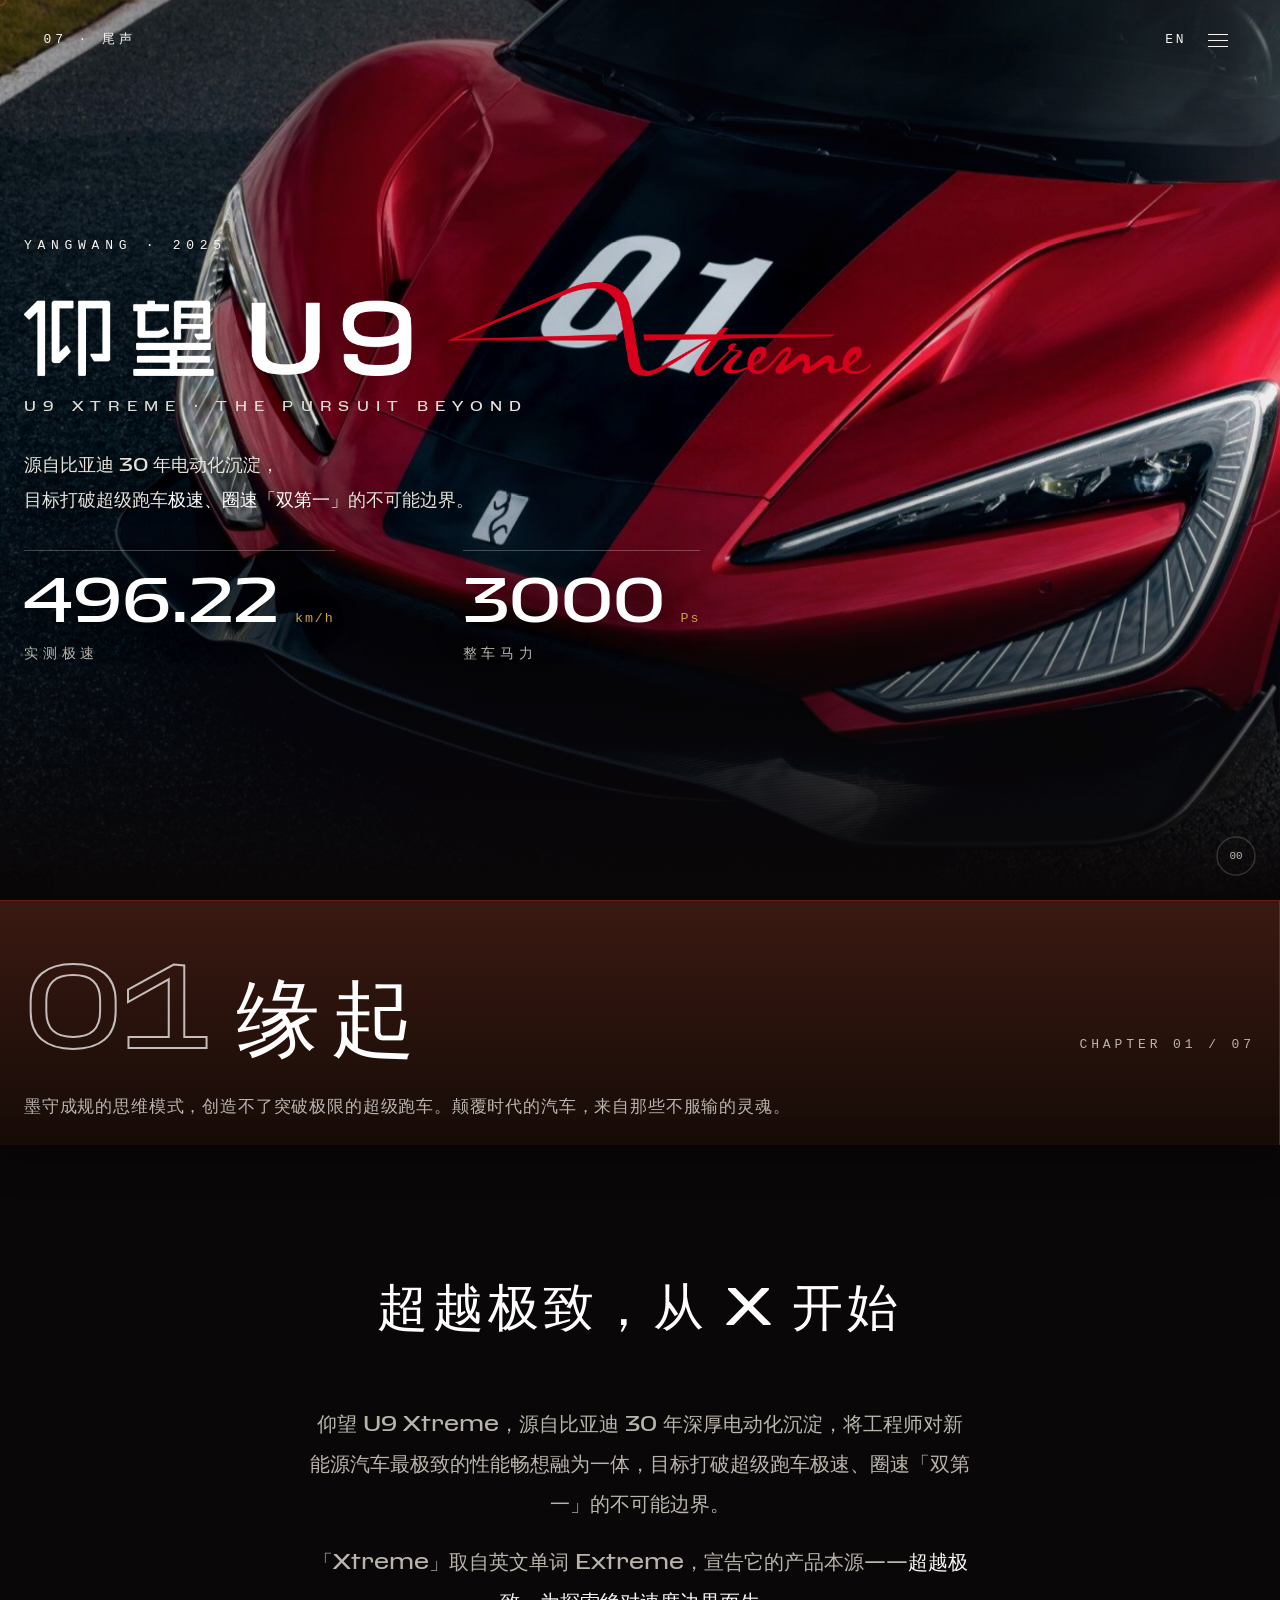
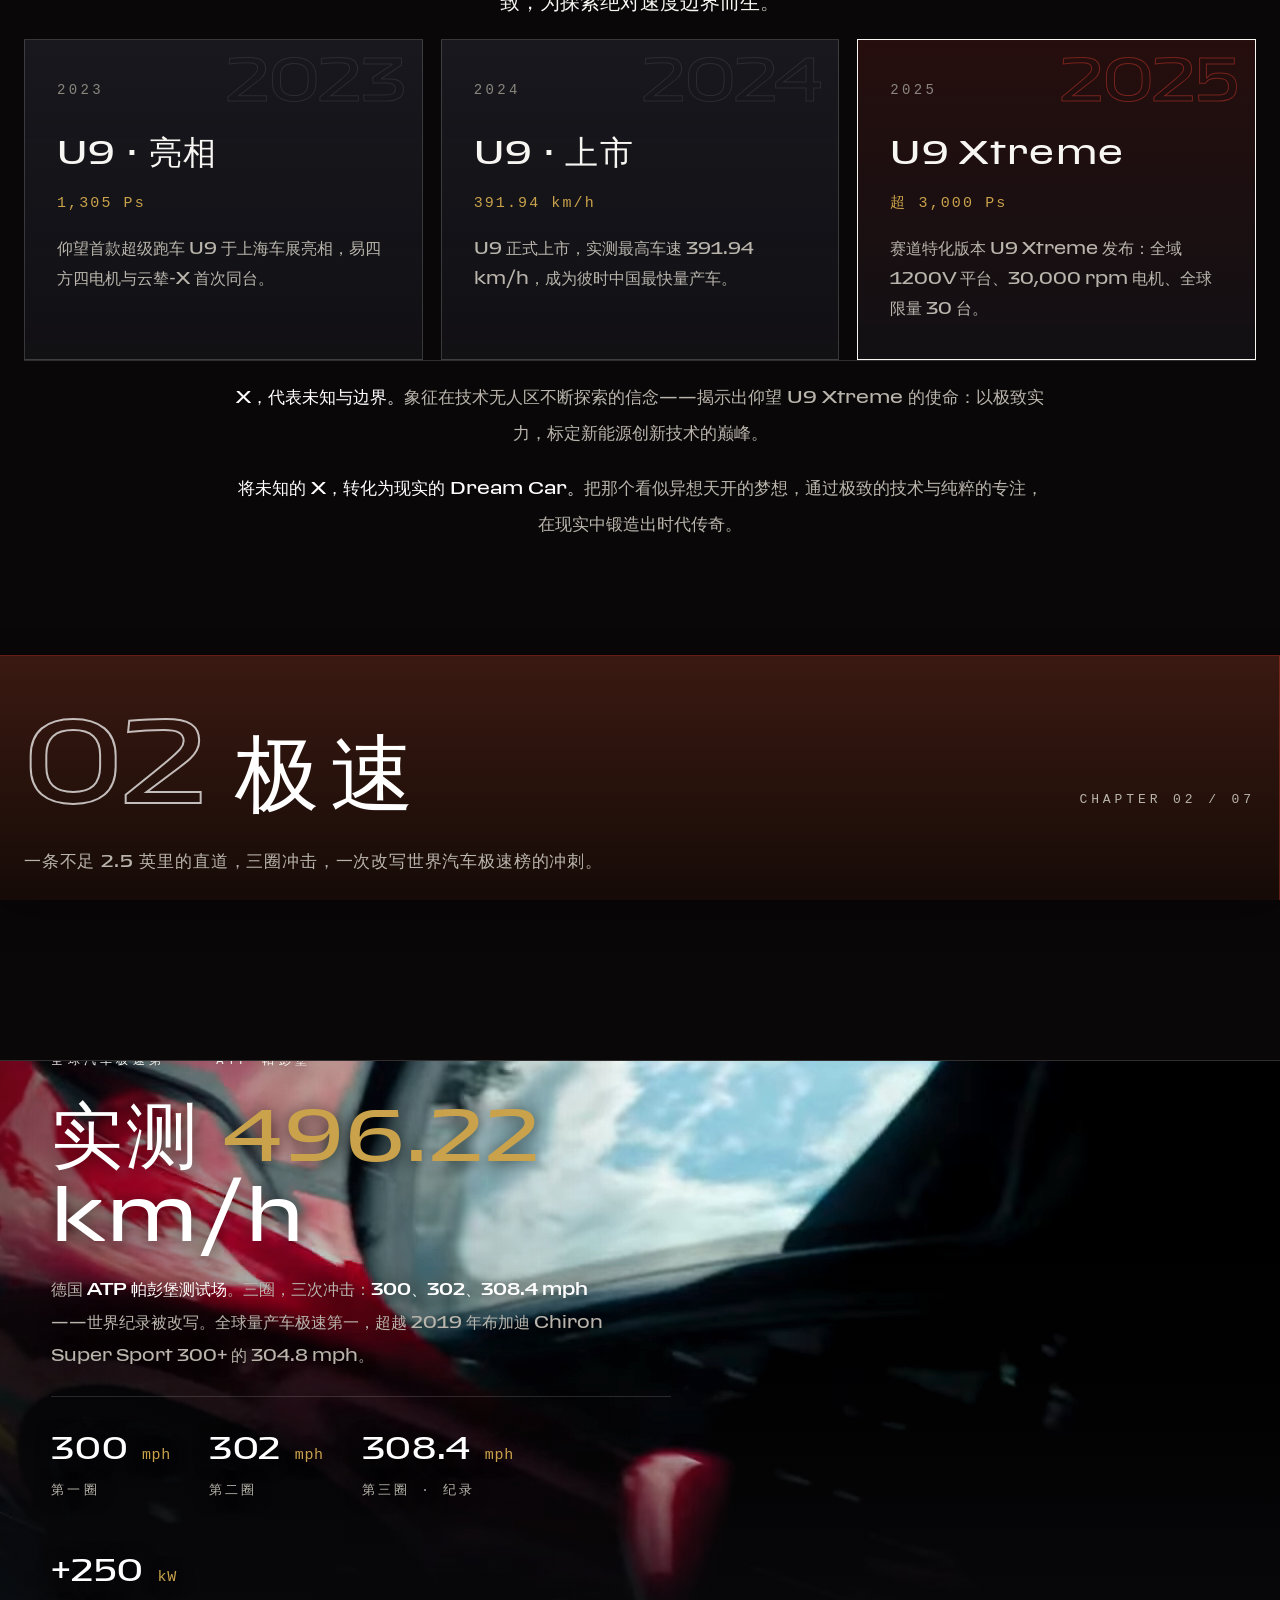
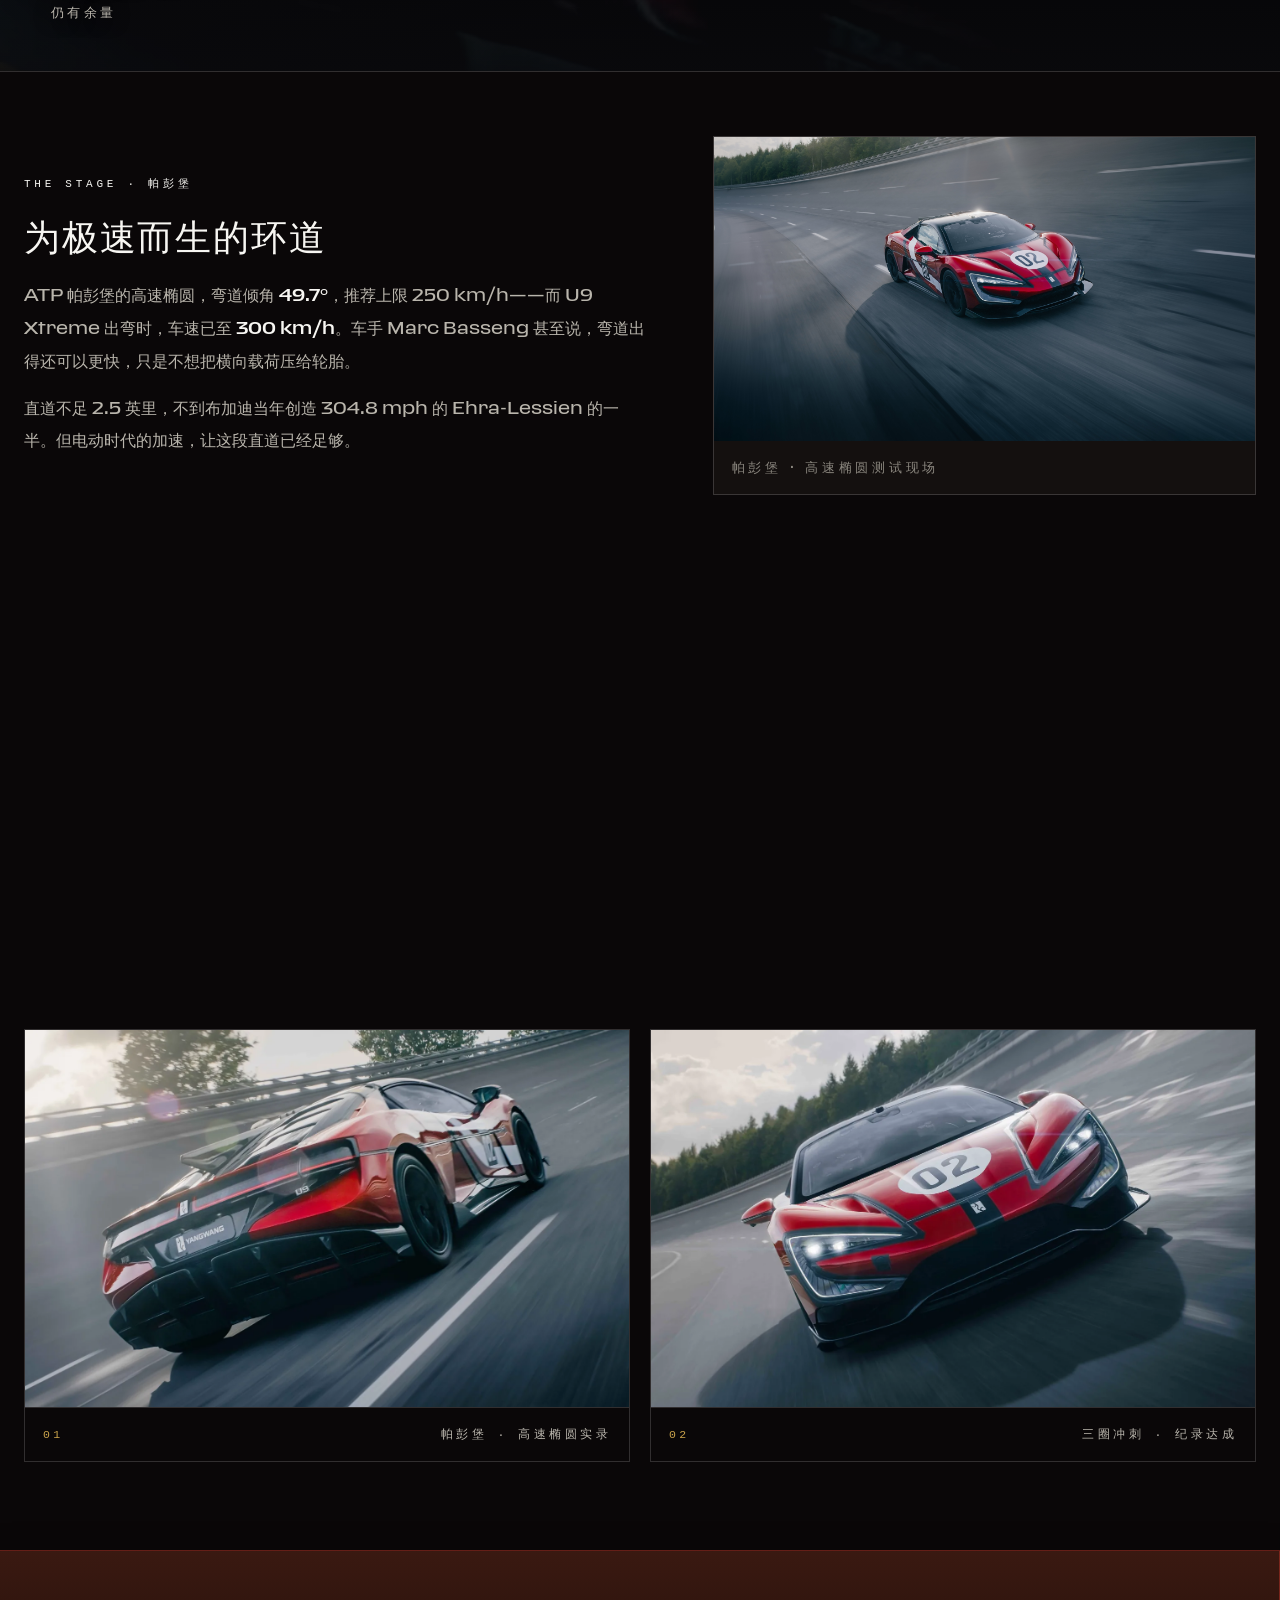
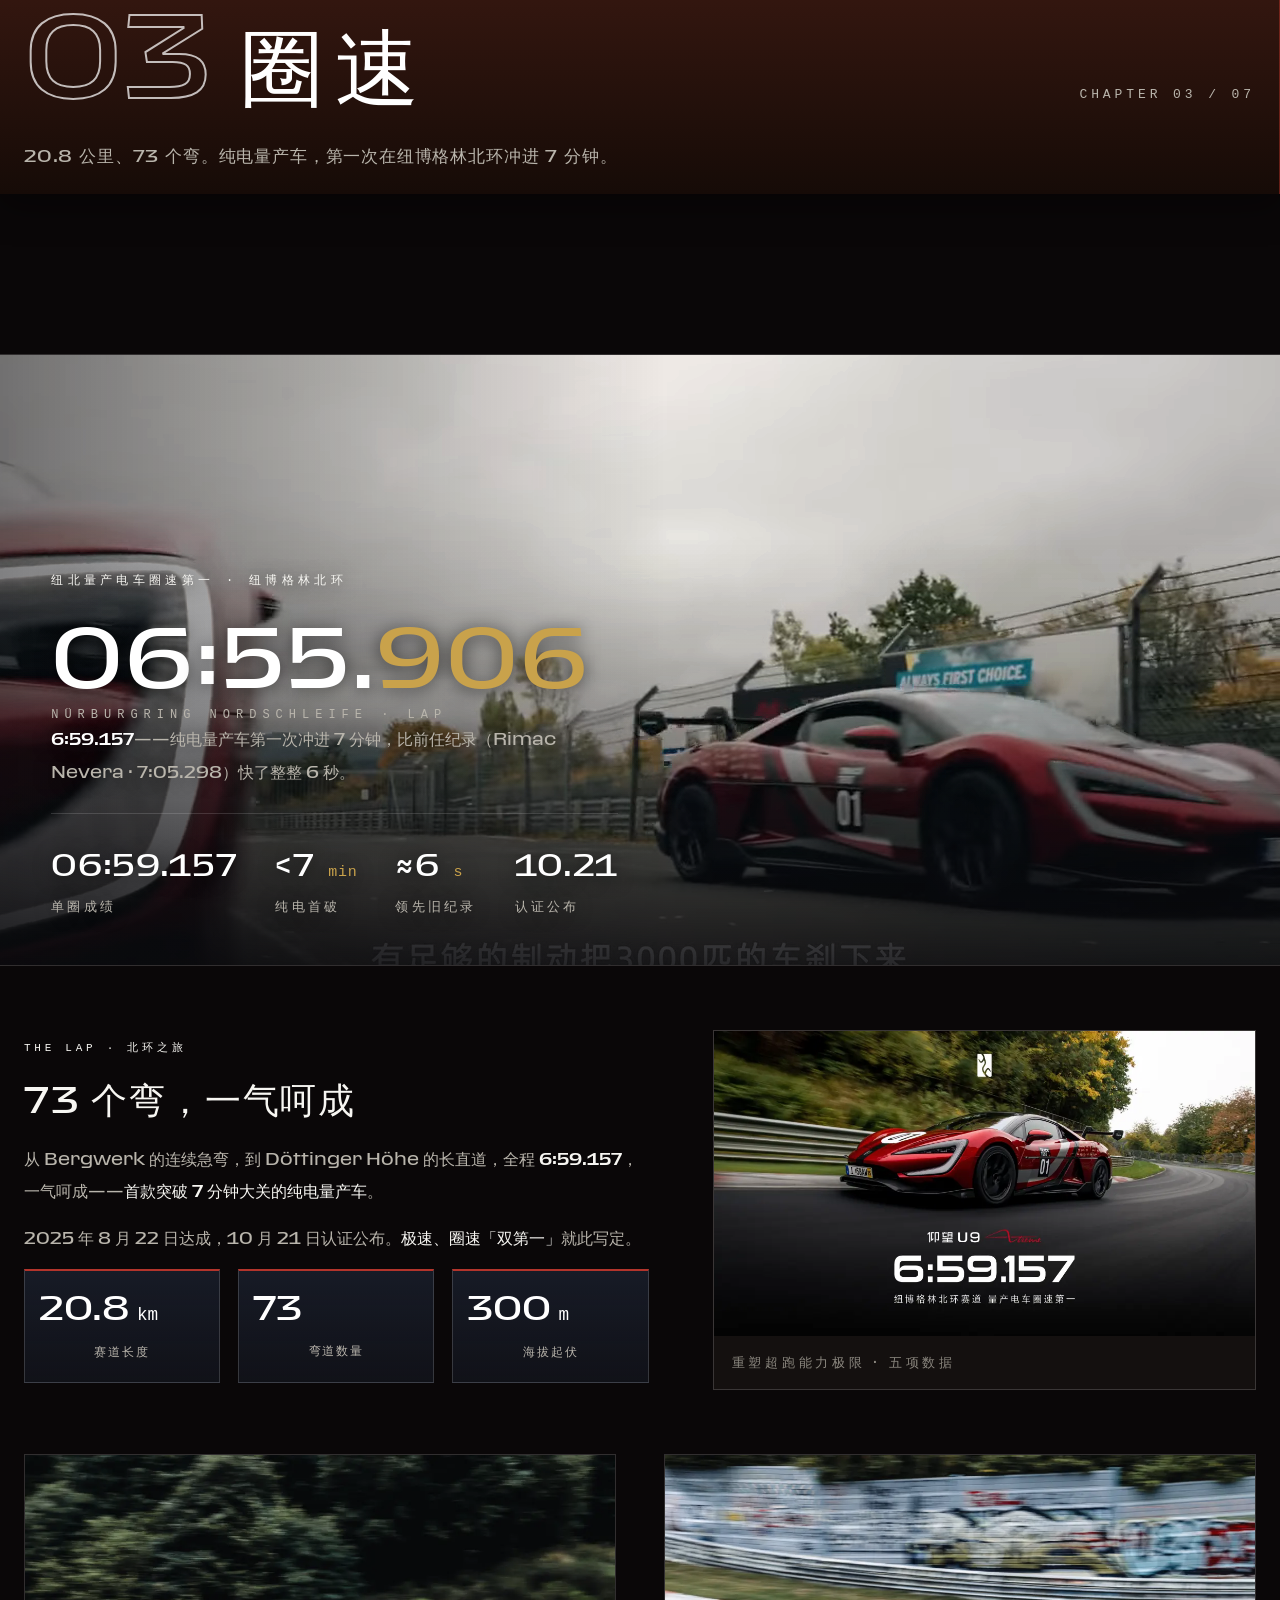
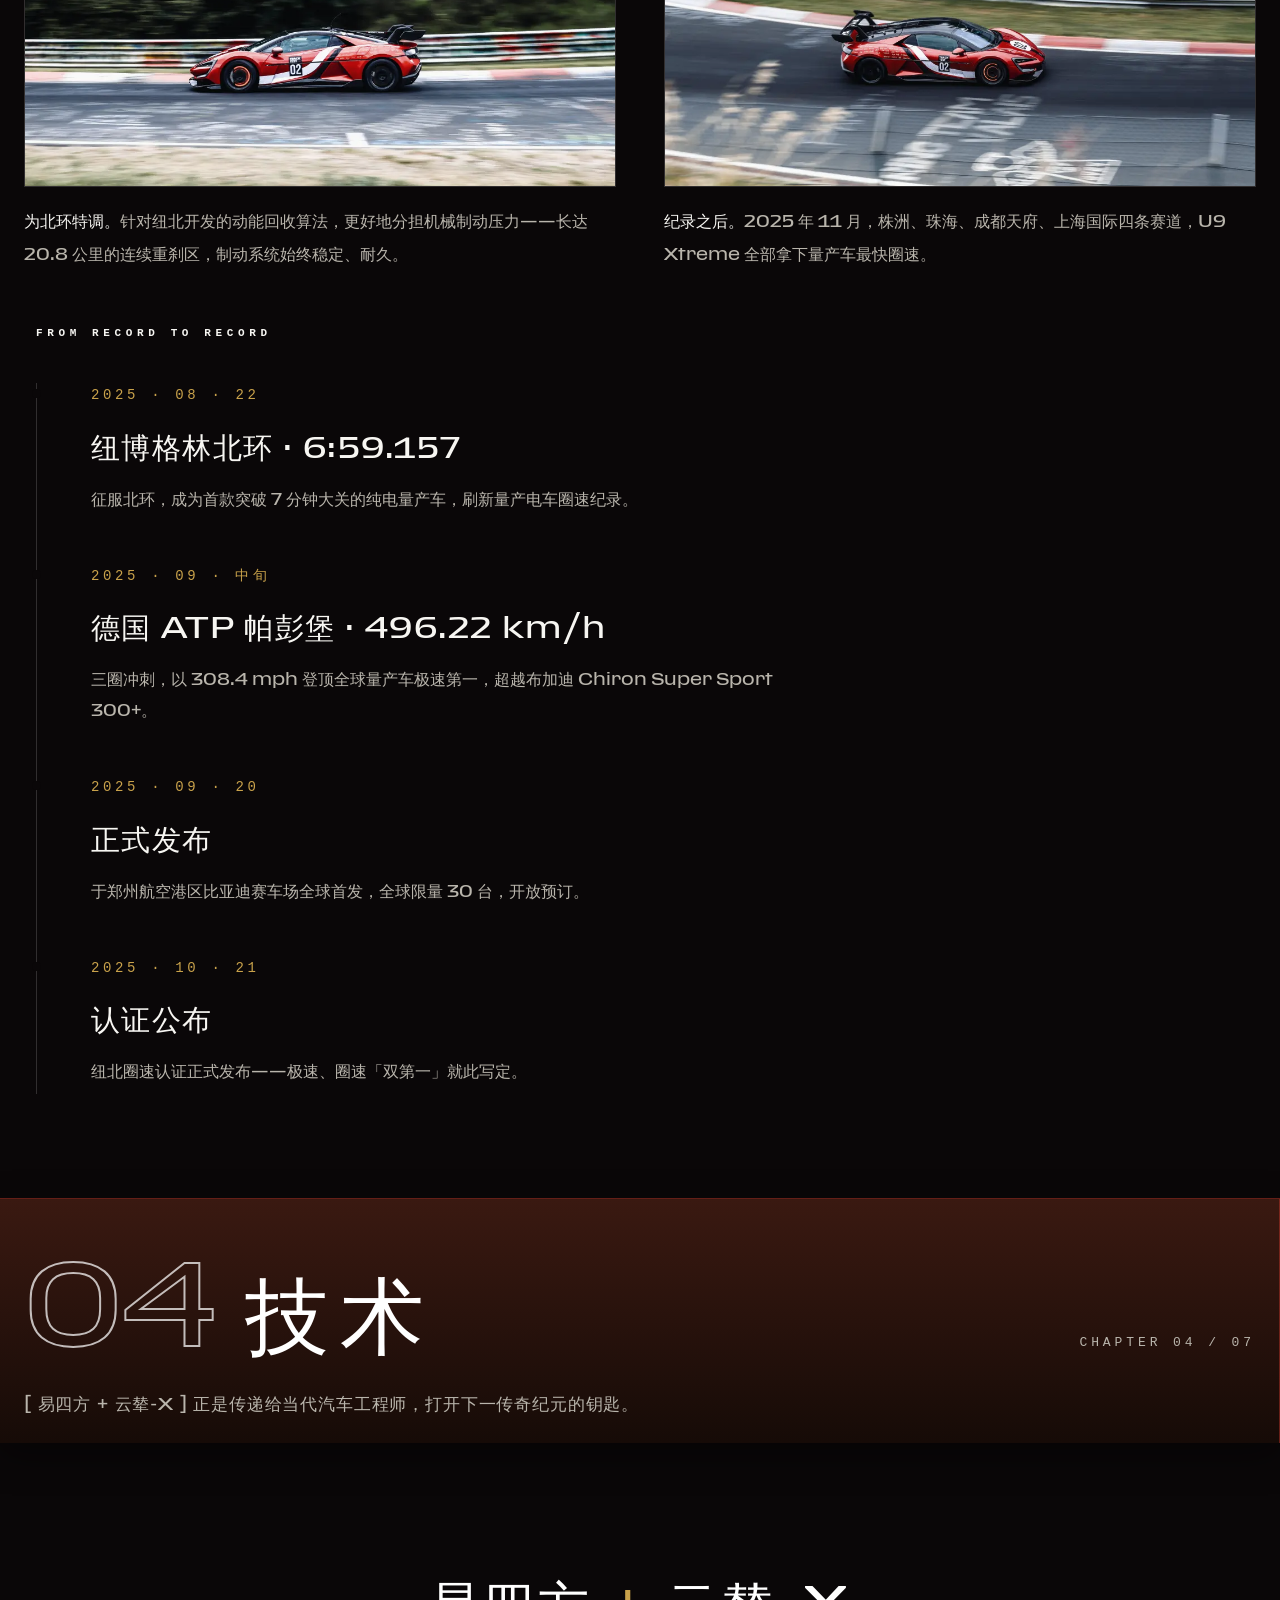
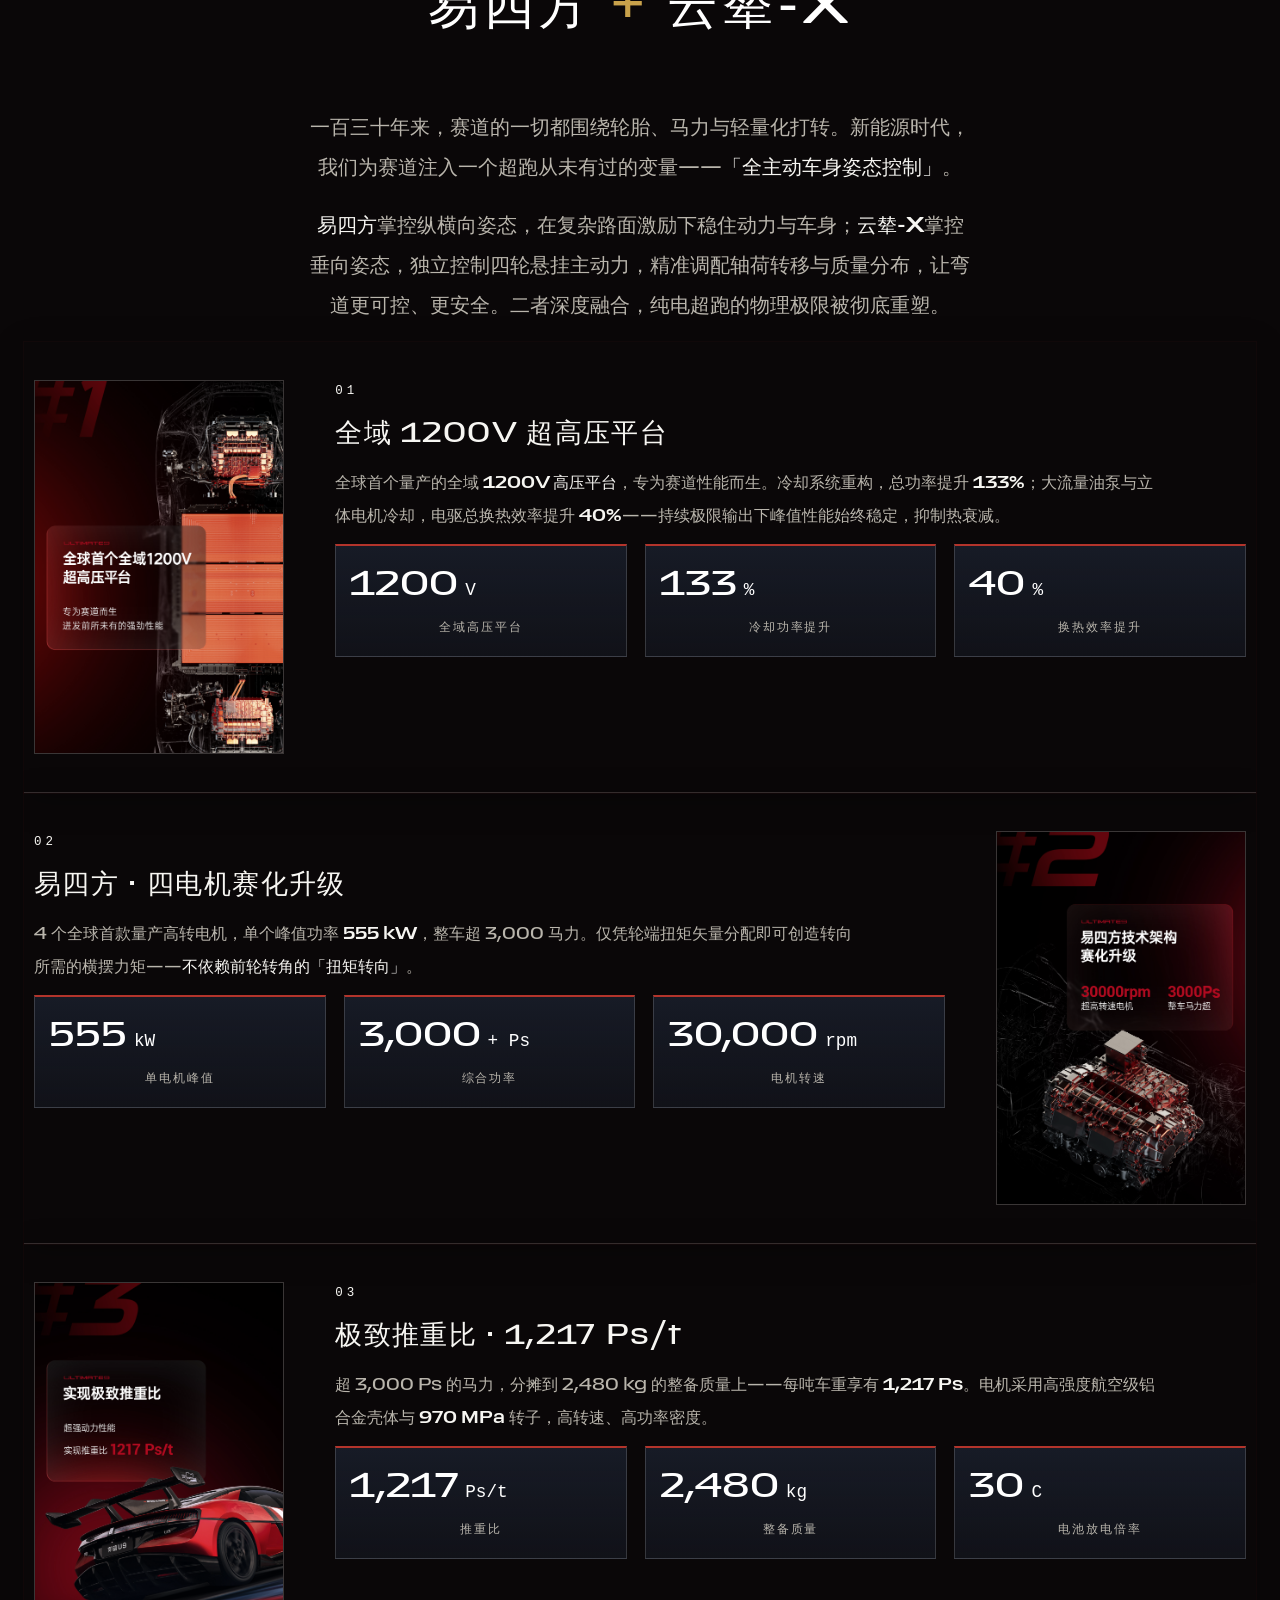
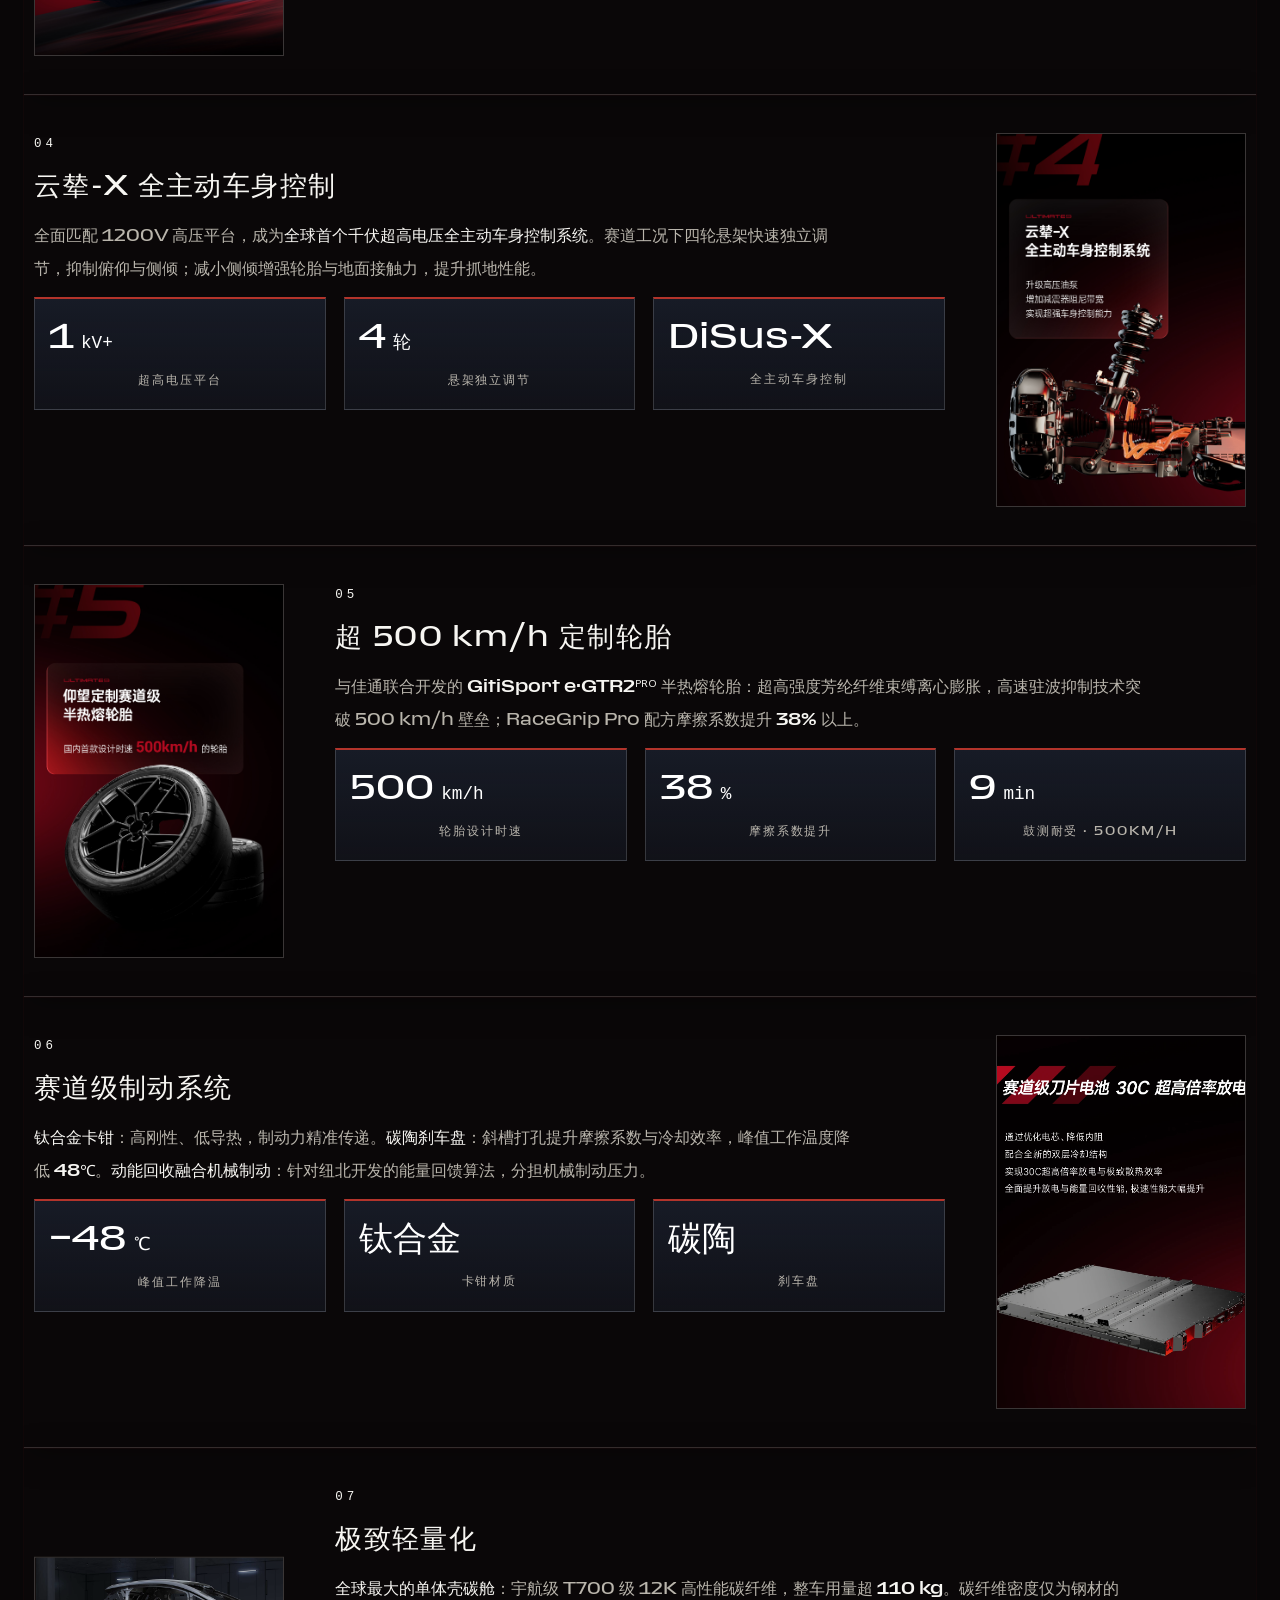
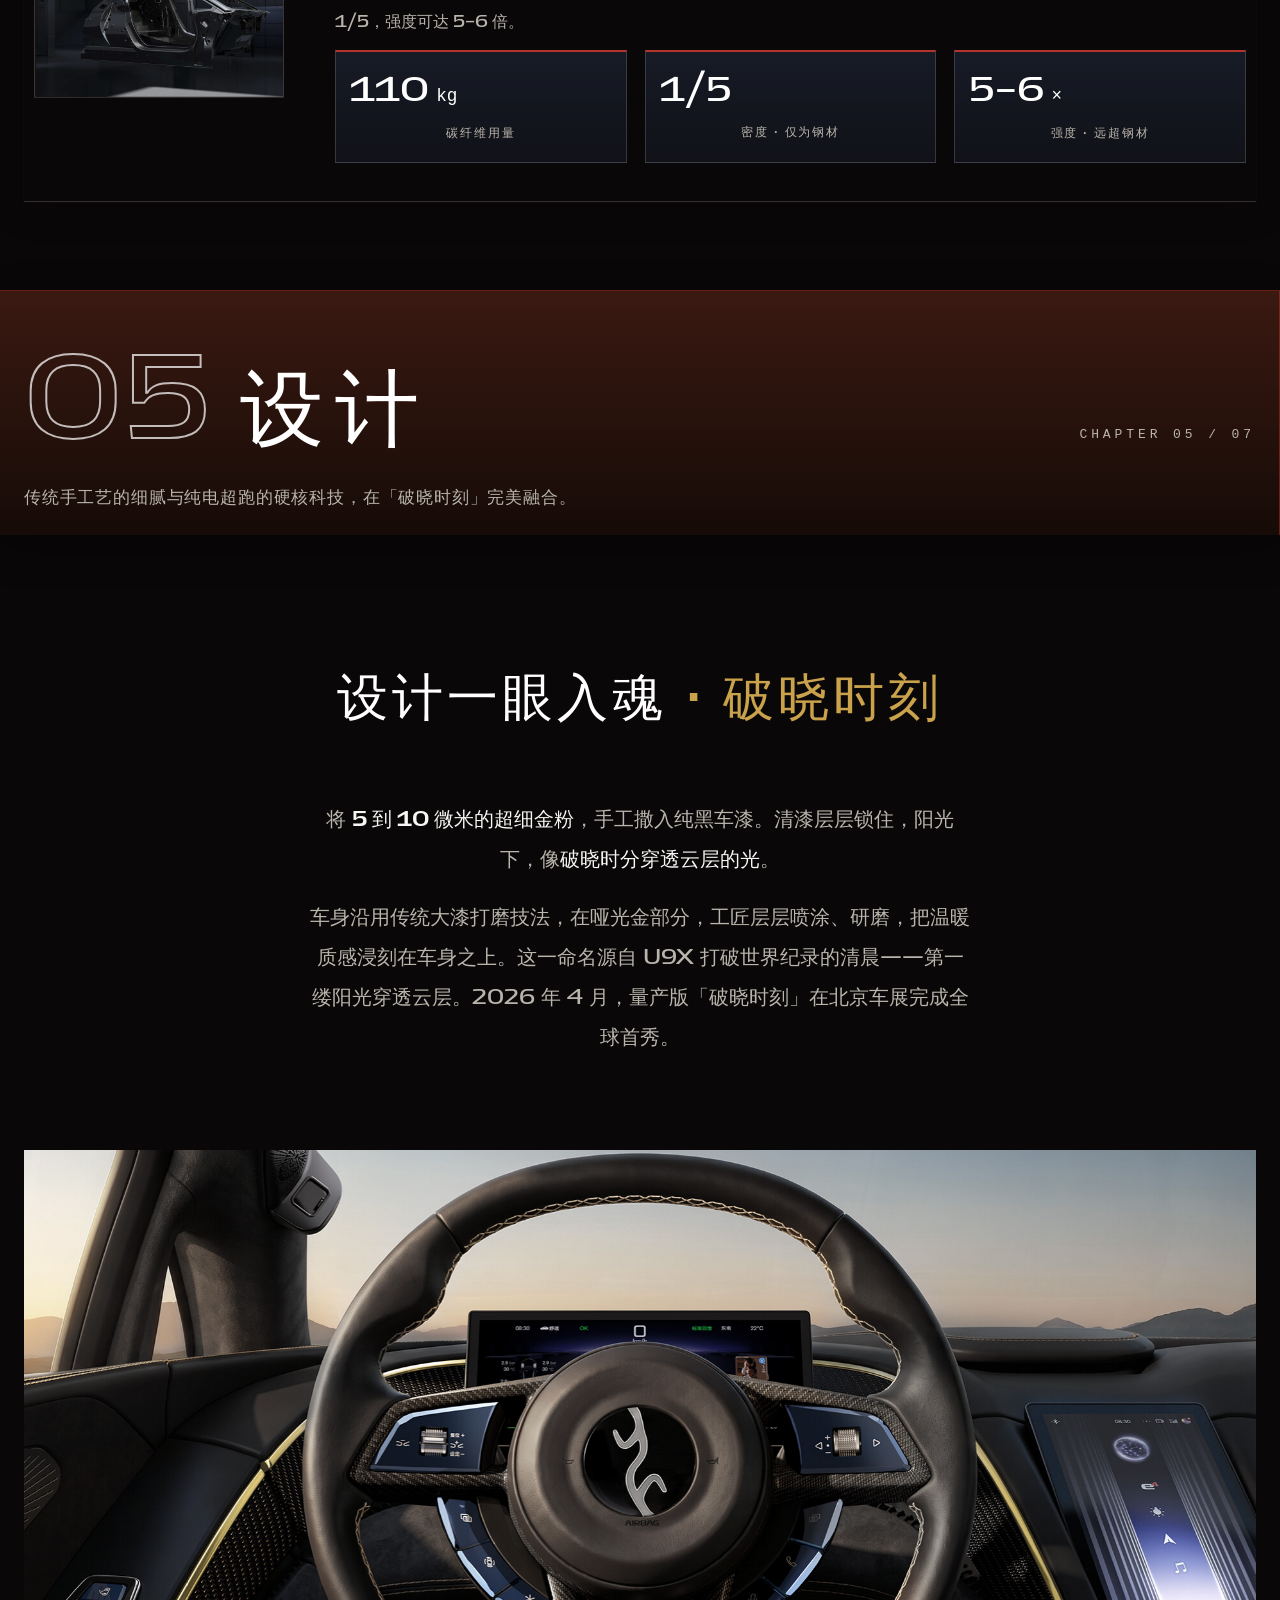
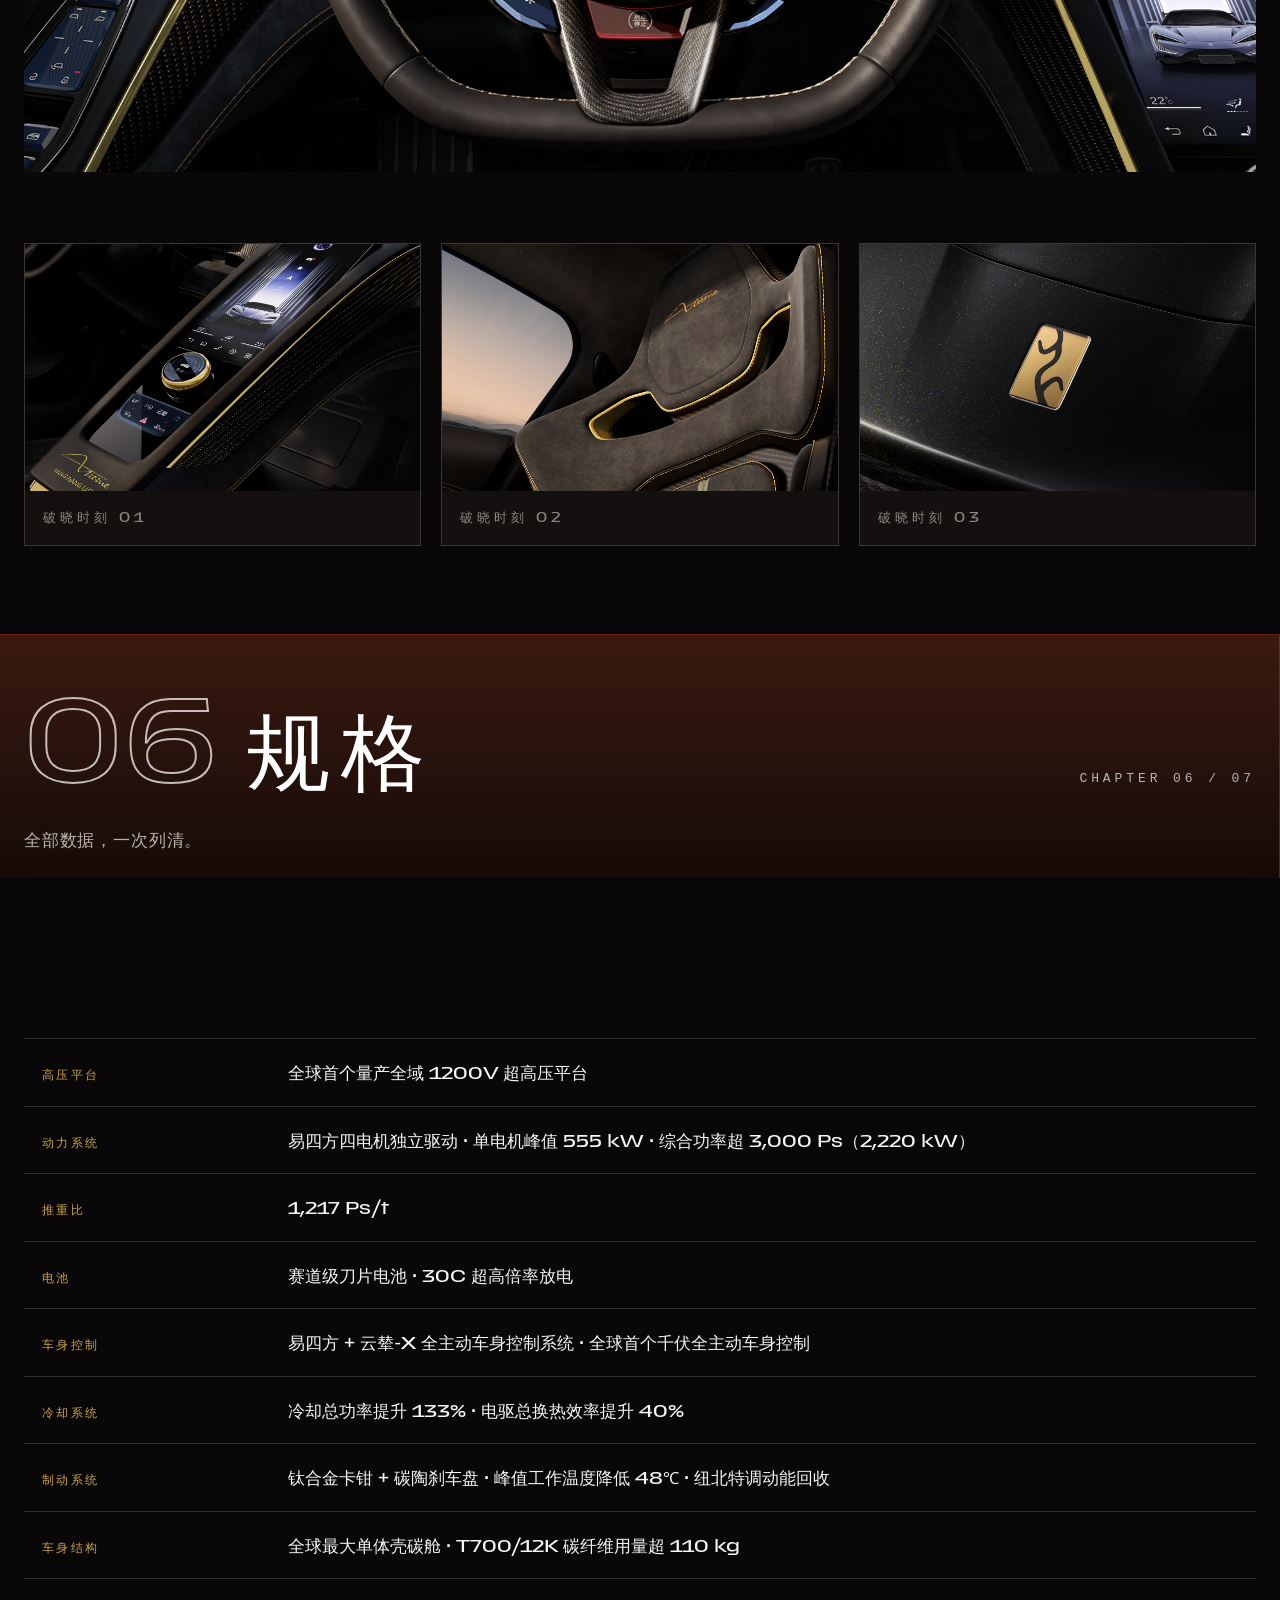
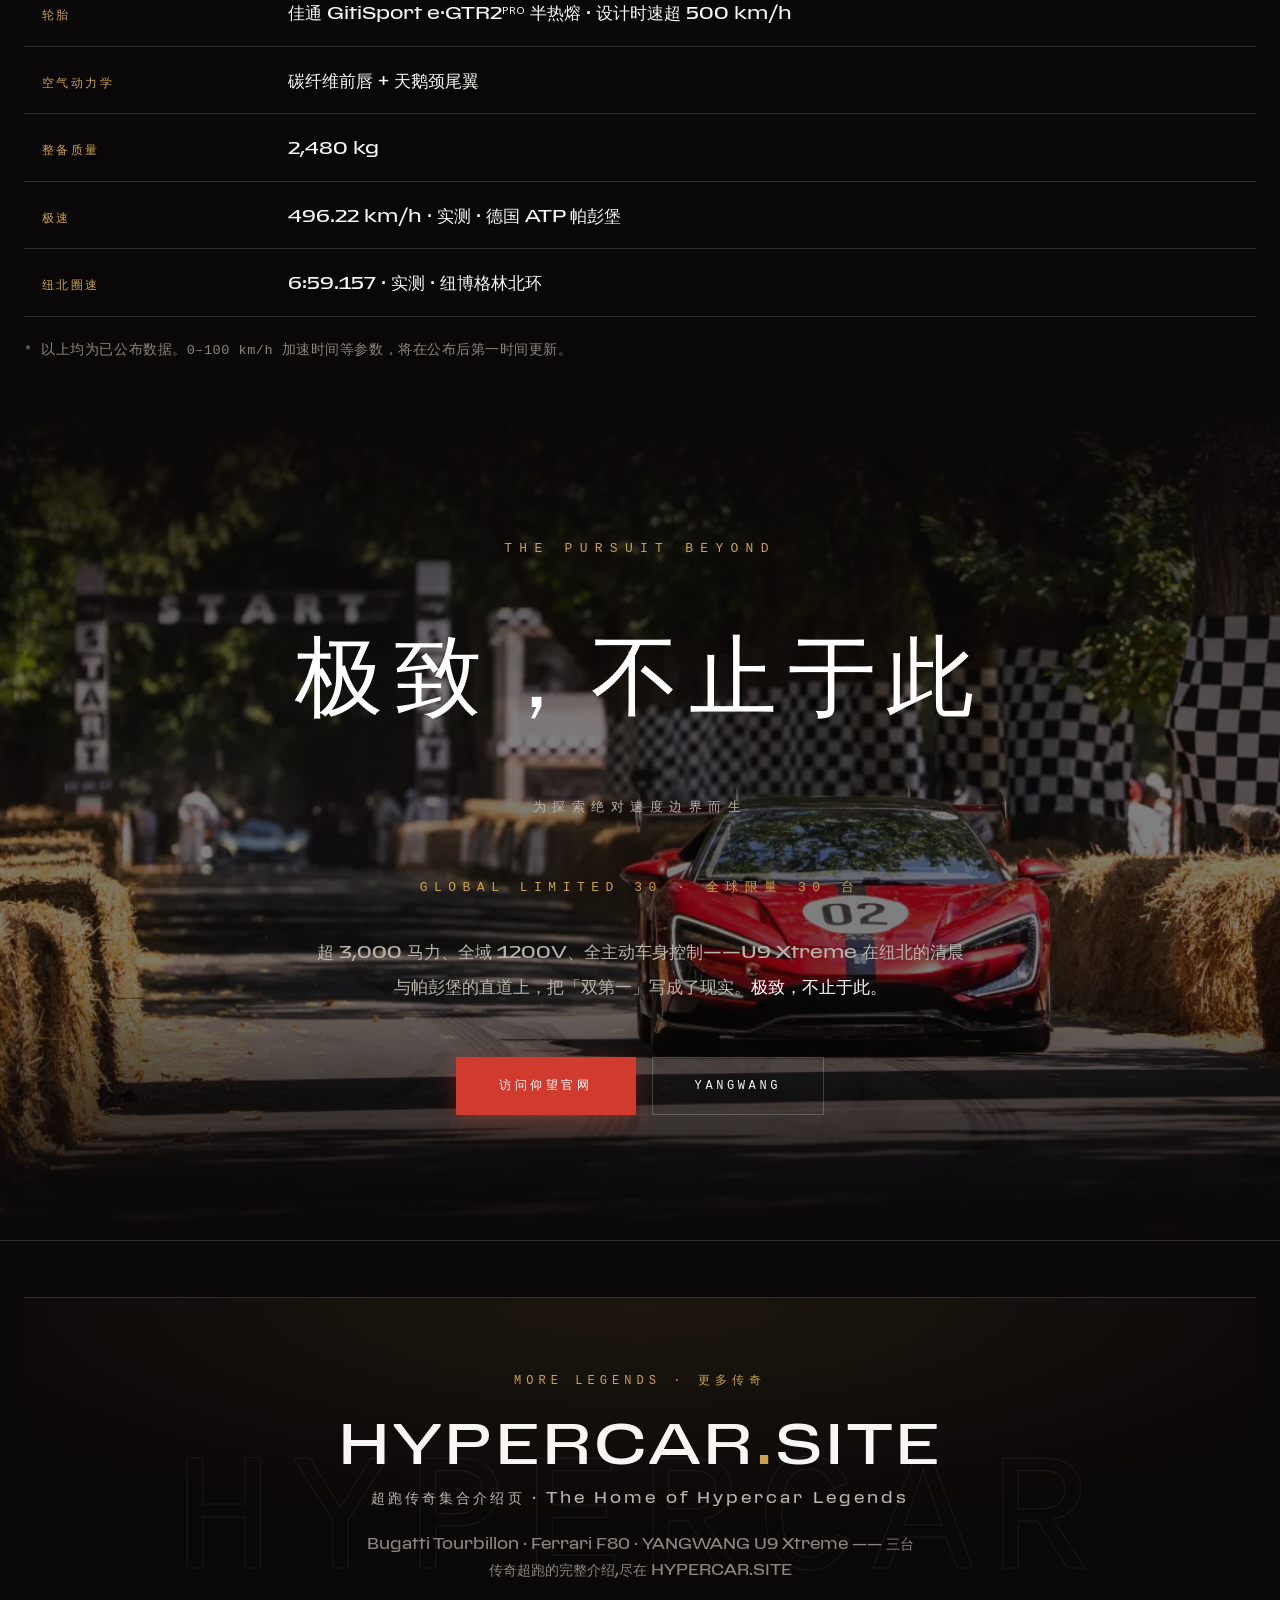
==== commit 1a0ae2c1: "页脚引导大改:居中门卡式设计(大标题+描边水印+品牌色按钮)" ====
--- a/index.html
+++ b/index.html
@@ -504,12 +504,13 @@
 <footer class="footer">
   <div class="wrap">
     <div class="footer__portal">
-      <div class="footer__portal-text">
+      <div class="footer__portal-inner">
         <p class="footer__portal-kicker mono">MORE LEGENDS · 更多传奇</p>
-        <p class="footer__portal-title">HYPERCAR.SITE · 超跑传奇集合介绍页</p>
+        <p class="footer__portal-title">HYPERCAR<span class="footer__portal-dot">.</span>SITE</p>
+        <p class="footer__portal-sub">超跑传奇集合介绍页 · The Home of Hypercar Legends</p>
         <p class="footer__portal-desc">Bugatti Tourbillon · Ferrari F80 · YANGWANG U9 Xtreme —— 三台传奇超跑的完整介绍,尽在 HYPERCAR.SITE</p>
-      </div>
-      <a class="footer__portal-btn mono" href="https://www.hypercar.site" target="_blank" rel="noopener">前往传奇之家 →</a>
+        <a class="footer__portal-btn mono" href="https://www.hypercar.site" target="_blank" rel="noopener">前往传奇之家 →</a>
+      </div>
     </div>
     <div class="footer__top">
       <p class="footer__brand mono">YANGWANG · U9 XTREME</p>
--- a/css/style.css
+++ b/css/style.css
@@ -538,13 +538,16 @@
 
 /* ---------- 页脚 ---------- */
 .footer{border-top:1px solid var(--line);padding:56px 0 40px}
-.footer__portal{display:flex;justify-content:space-between;align-items:center;gap:28px;flex-wrap:wrap;padding:36px 40px;margin-bottom:40px;border:1px solid var(--line);background:linear-gradient(120deg,rgba(201,162,75,.10),transparent 70%)}
-.footer__portal-text{max-width:660px}
-.footer__portal-kicker{font-size:11px;letter-spacing:.34em;color:var(--dim);text-transform:uppercase;font-family:var(--mono);margin-bottom:12px}
-.footer__portal-title{font-size:22px;letter-spacing:.04em;color:var(--txt);line-height:1.5}
-.footer__portal-desc{font-size:13.5px;line-height:1.9;color:var(--faint);margin-top:10px}
-.footer__portal-btn{font-size:13px;letter-spacing:.2em;color:#fff;text-transform:uppercase;font-family:var(--mono);padding:15px 30px;background:var(--gold);border:1px solid var(--gold);transition:background .3s,color .3s,box-shadow .3s}
-.footer__portal-btn:hover{background:transparent;color:var(--gold);box-shadow:0 0 24px rgba(201,162,75,.35)}
+.footer__portal{position:relative;overflow:hidden;text-align:center;padding:72px 24px 76px;margin-bottom:48px;border-top:1px solid var(--line);border-bottom:1px solid var(--line);background:radial-gradient(ellipse 90% 70% at 50% 0%,rgba(201,162,75,.10),transparent 72%)}
+.footer__portal::before{content:'HYPERCAR';position:absolute;top:50%;left:50%;transform:translate(-50%,-50%);font-size:clamp(64px,13vw,180px);letter-spacing:.1em;line-height:1;white-space:nowrap;font-family:var(--mono);color:transparent;-webkit-text-stroke:1px rgba(255,255,255,.07);pointer-events:none;user-select:none}
+.footer__portal-inner{position:relative;display:flex;flex-direction:column;align-items:center}
+.footer__portal-kicker{font-size:12px;letter-spacing:.42em;color:var(--gold);margin-bottom:20px}
+.footer__portal-title{font-size:clamp(34px,5.5vw,56px);font-weight:400;letter-spacing:.06em;line-height:1.05;color:var(--txt)}
+.footer__portal-dot{color:var(--gold)}
+.footer__portal-sub{font-size:14px;letter-spacing:.22em;color:var(--dim);margin-top:14px}
+.footer__portal-desc{font-size:14px;line-height:1.9;color:var(--faint);max-width:560px;margin:20px auto 34px}
+.footer__portal-btn{font-size:13px;letter-spacing:.26em;color:var(--txt);padding:15px 36px;border:1px solid var(--line);transition:border-color .3s,color .3s,background .3s,box-shadow .3s}
+.footer__portal-btn:hover{border-color:var(--gold);color:#fff;background:var(--gold);box-shadow:0 0 36px rgba(201,162,75,.4)}
 .footer__top{display:flex;justify-content:space-between;align-items:center;gap:18px;flex-wrap:wrap;margin-bottom:28px}
 .footer__brand{font-size:12.5px;letter-spacing:.42em;color:var(--dim);text-transform:uppercase;font-family:var(--mono)}
 .footer__links{display:flex;gap:26px;font-size:12.5px;letter-spacing:.3em;text-transform:uppercase;font-family:var(--mono)}
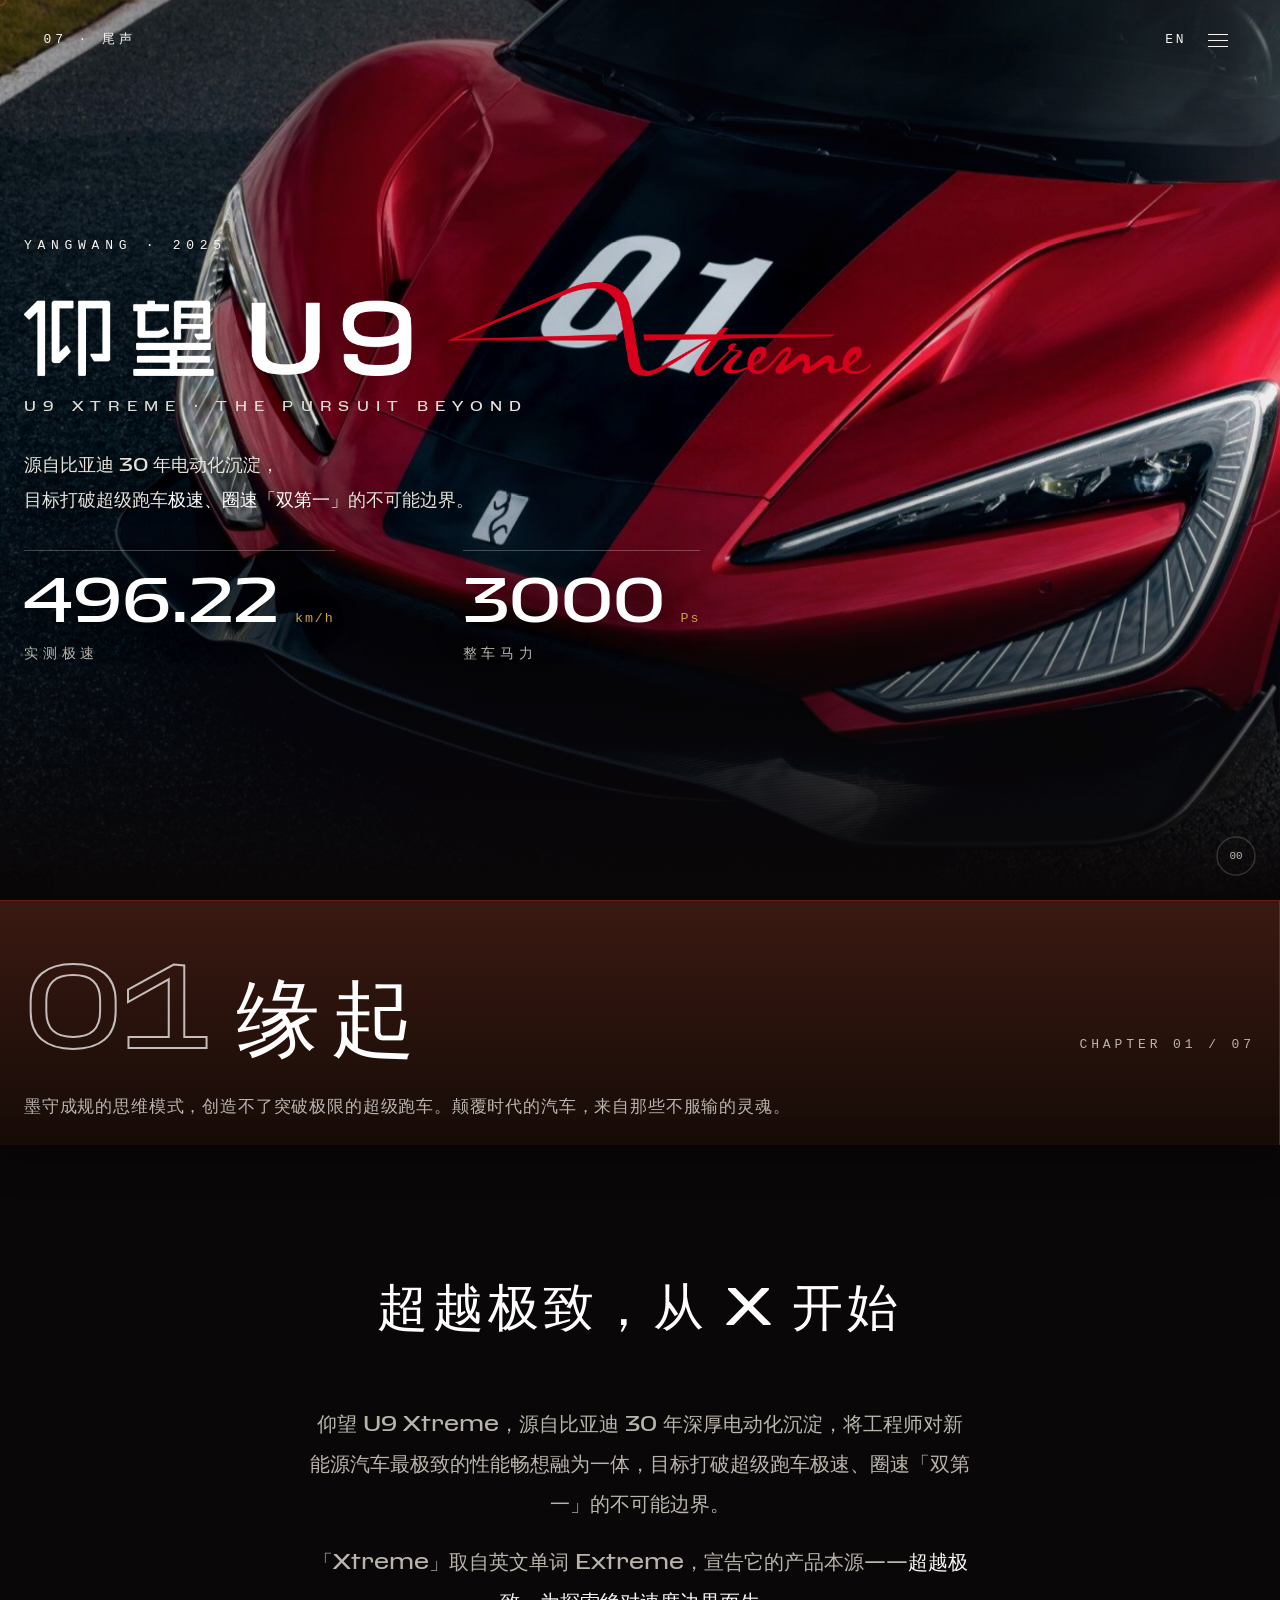
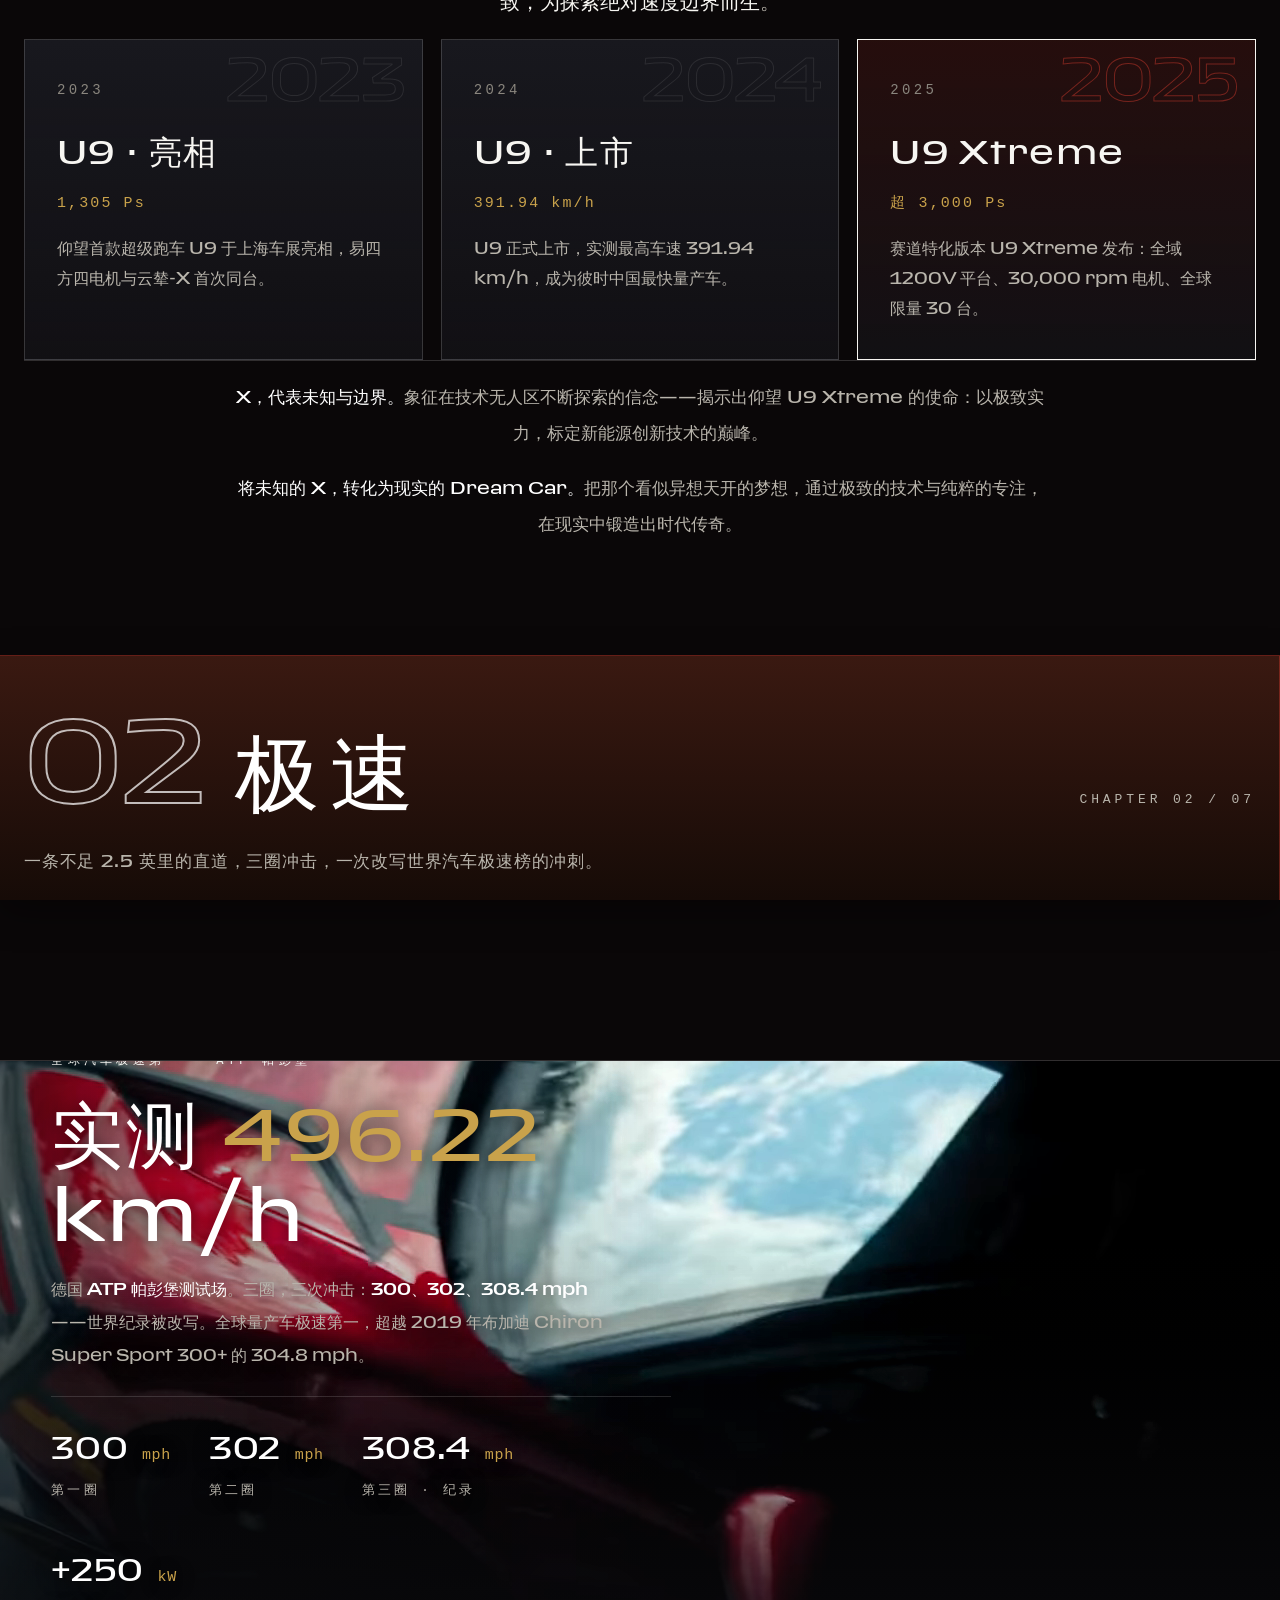
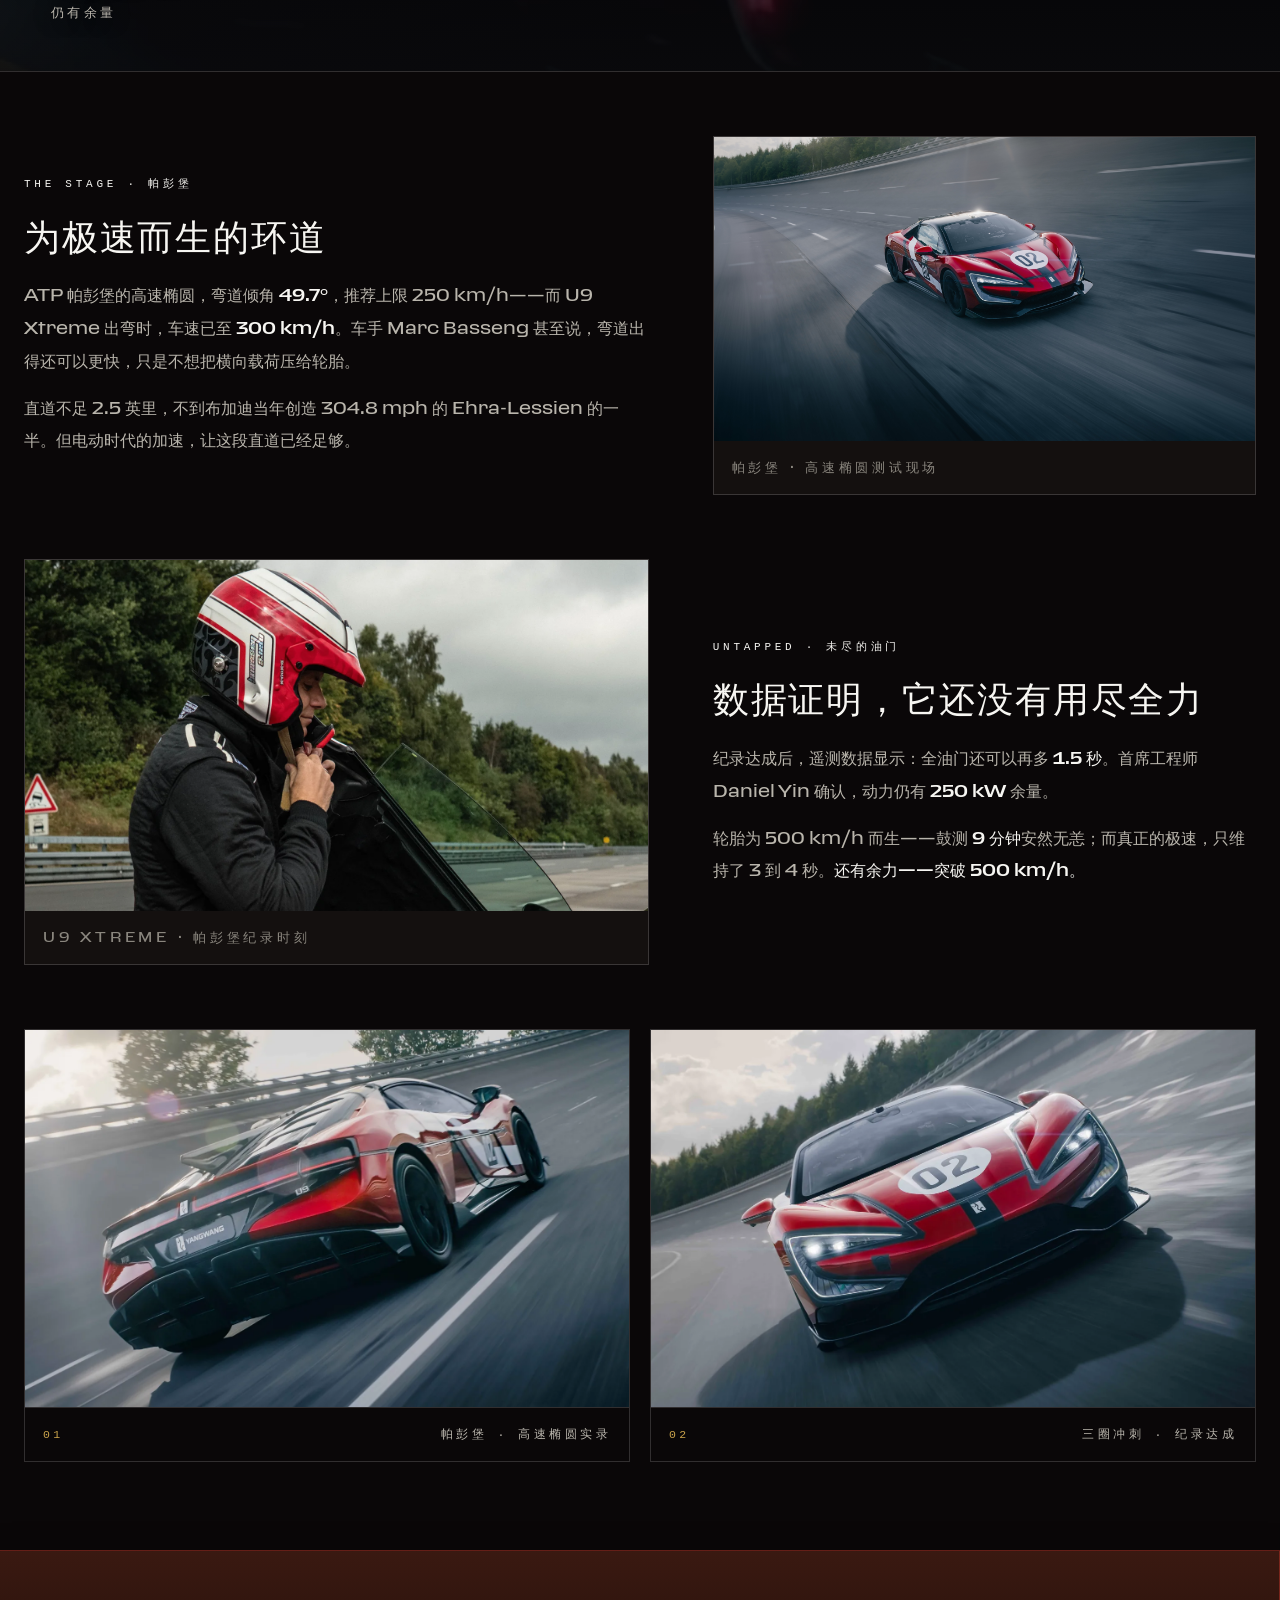
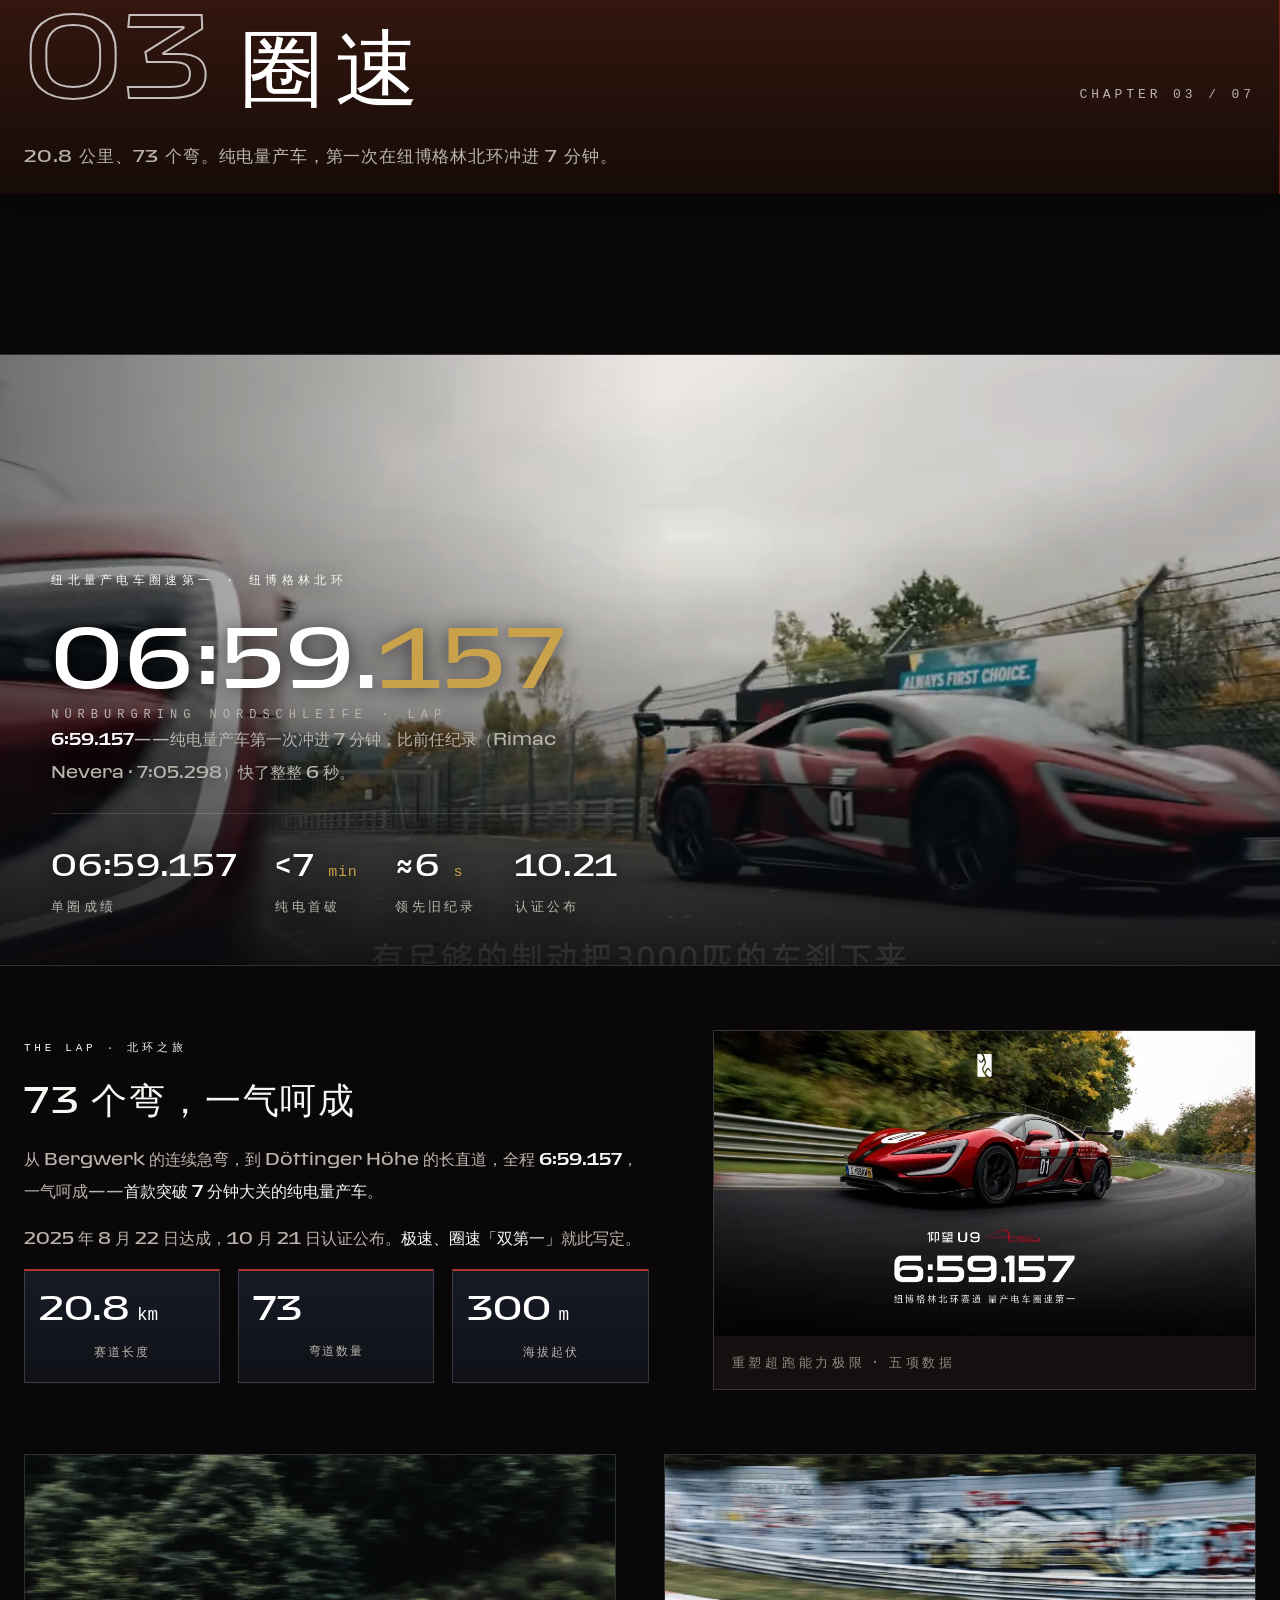
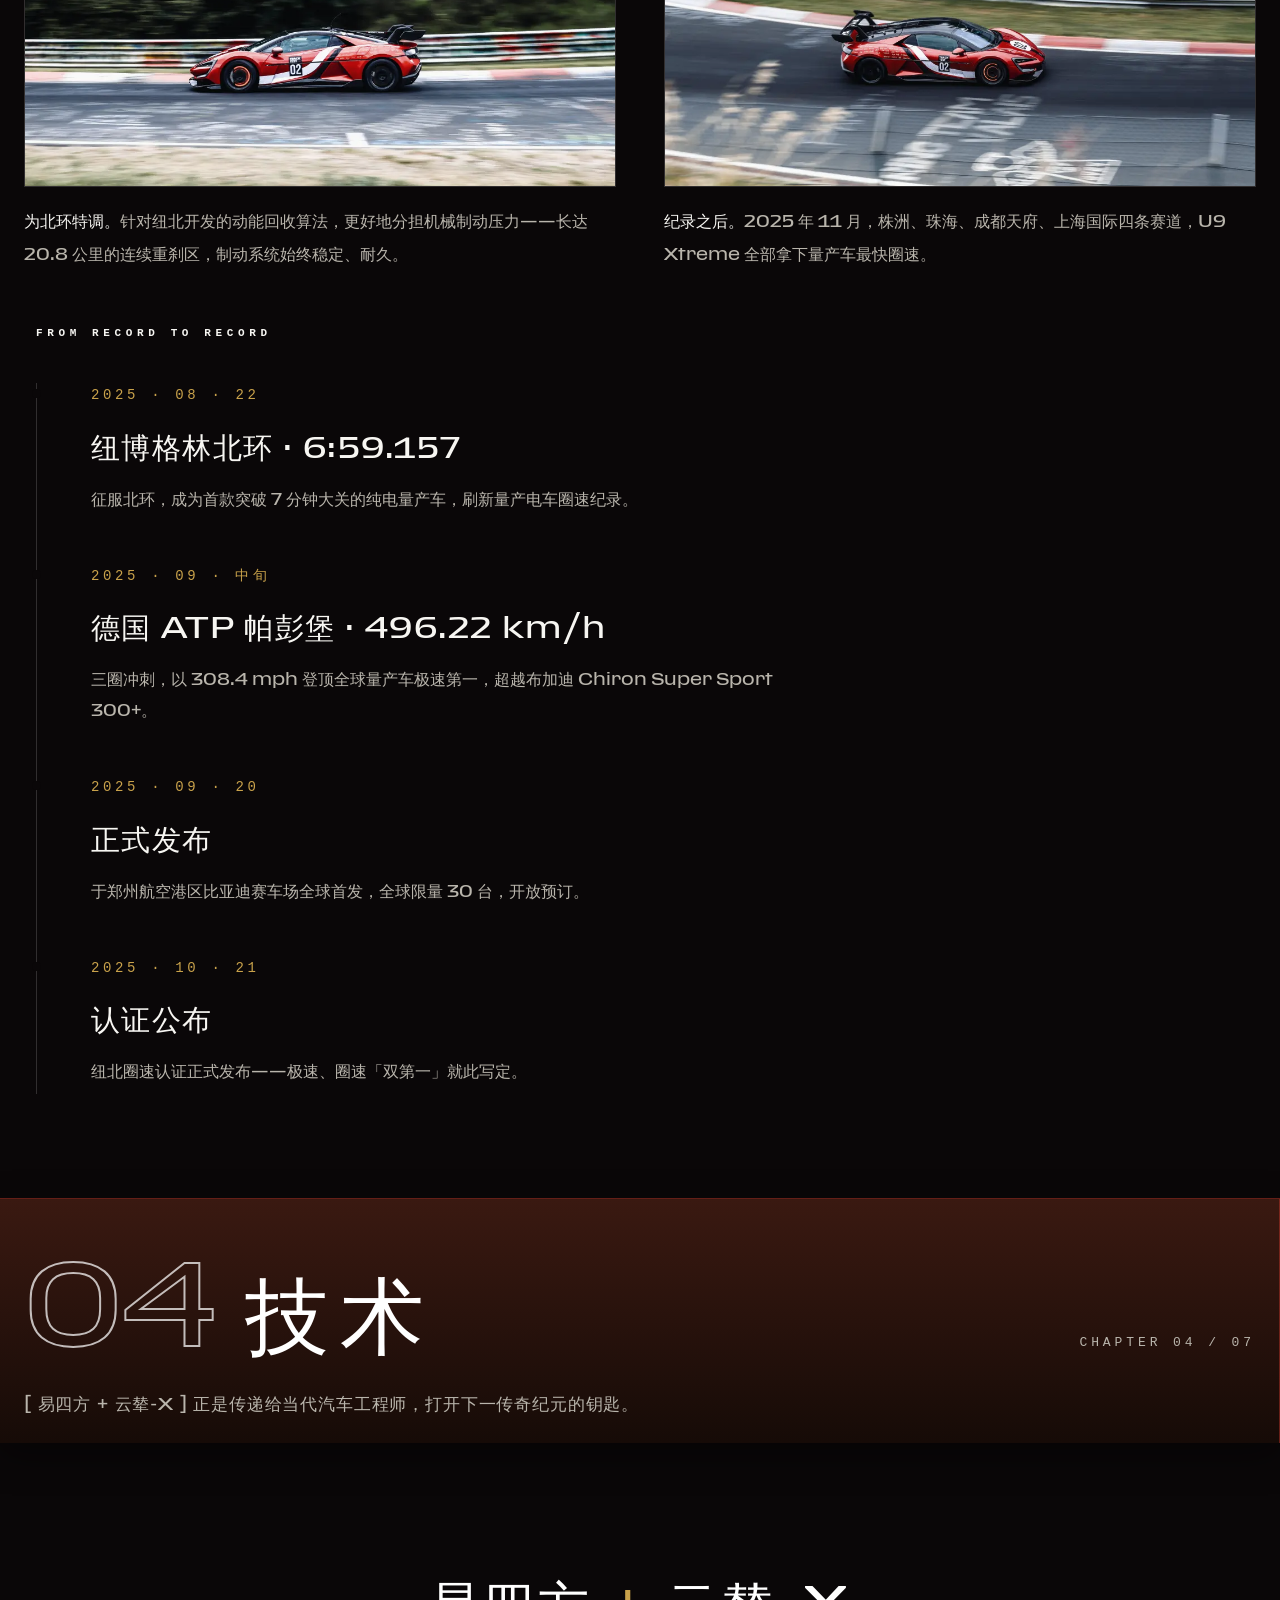
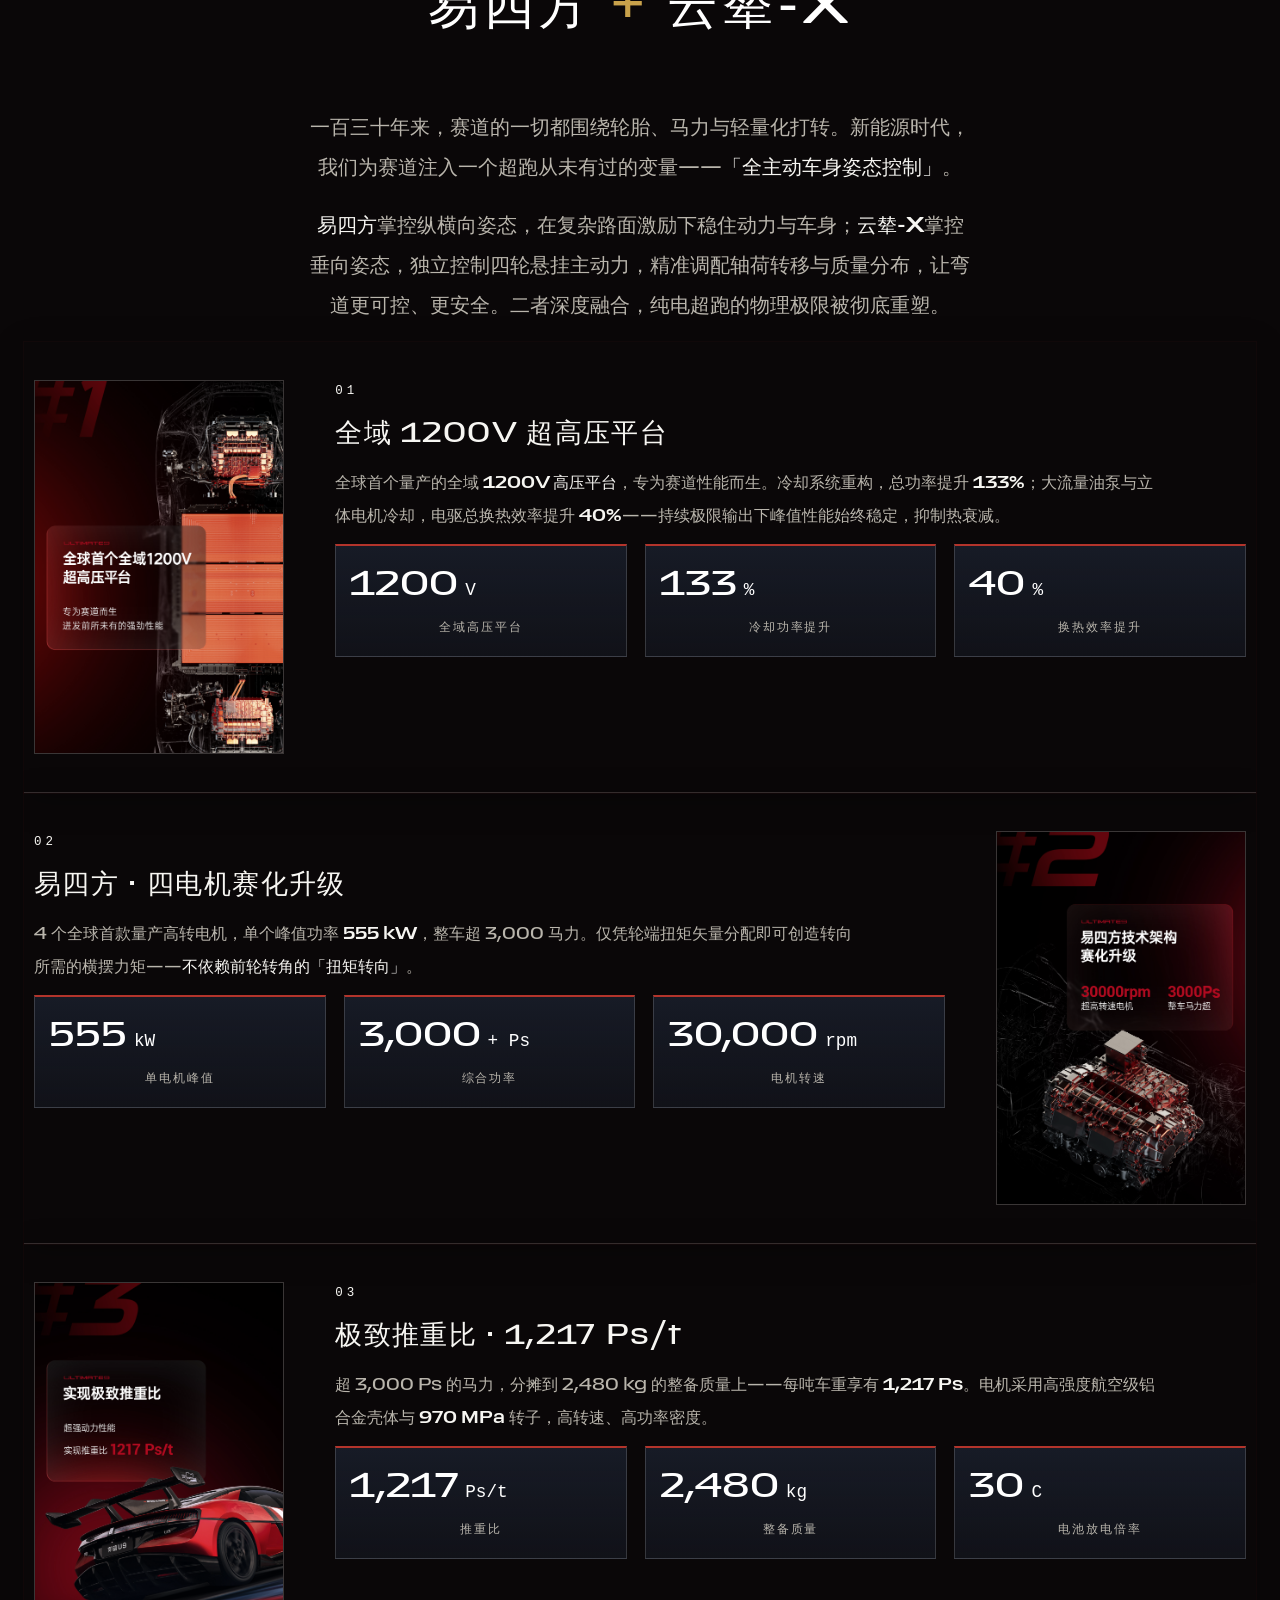
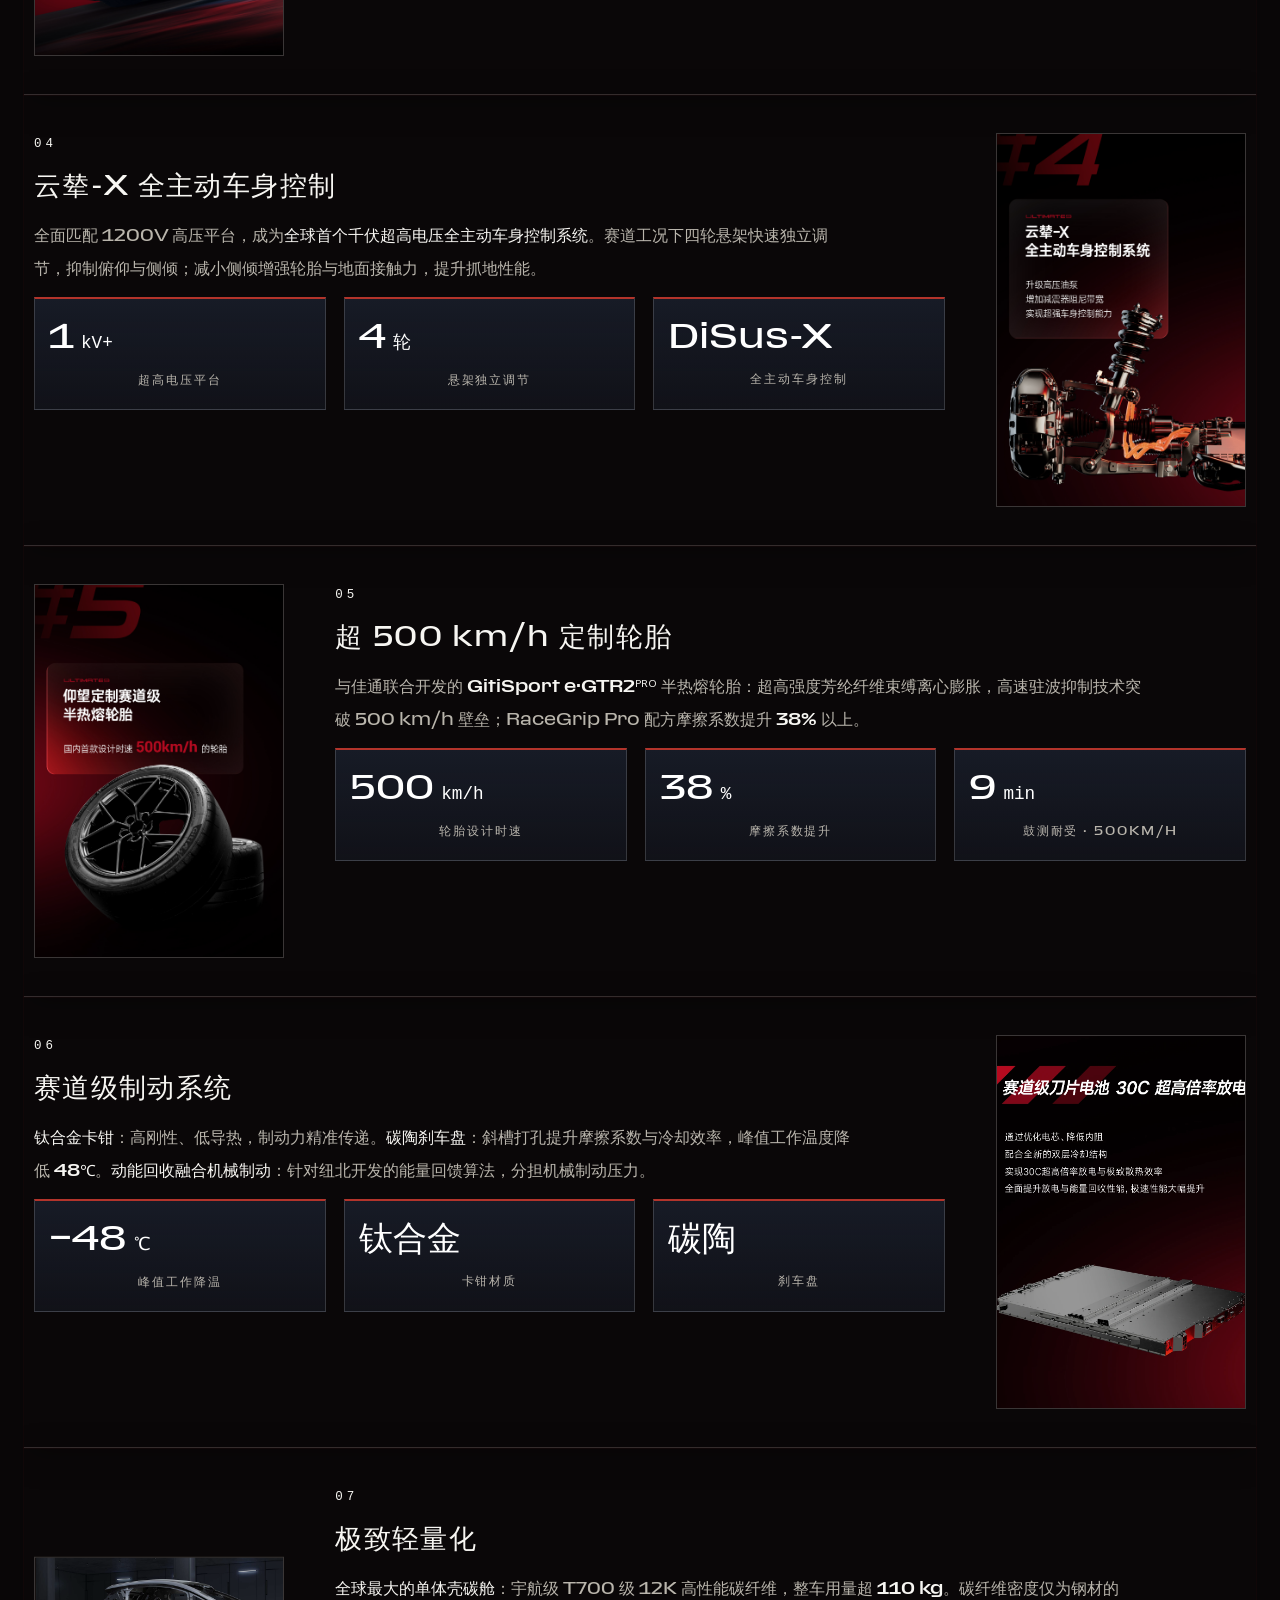
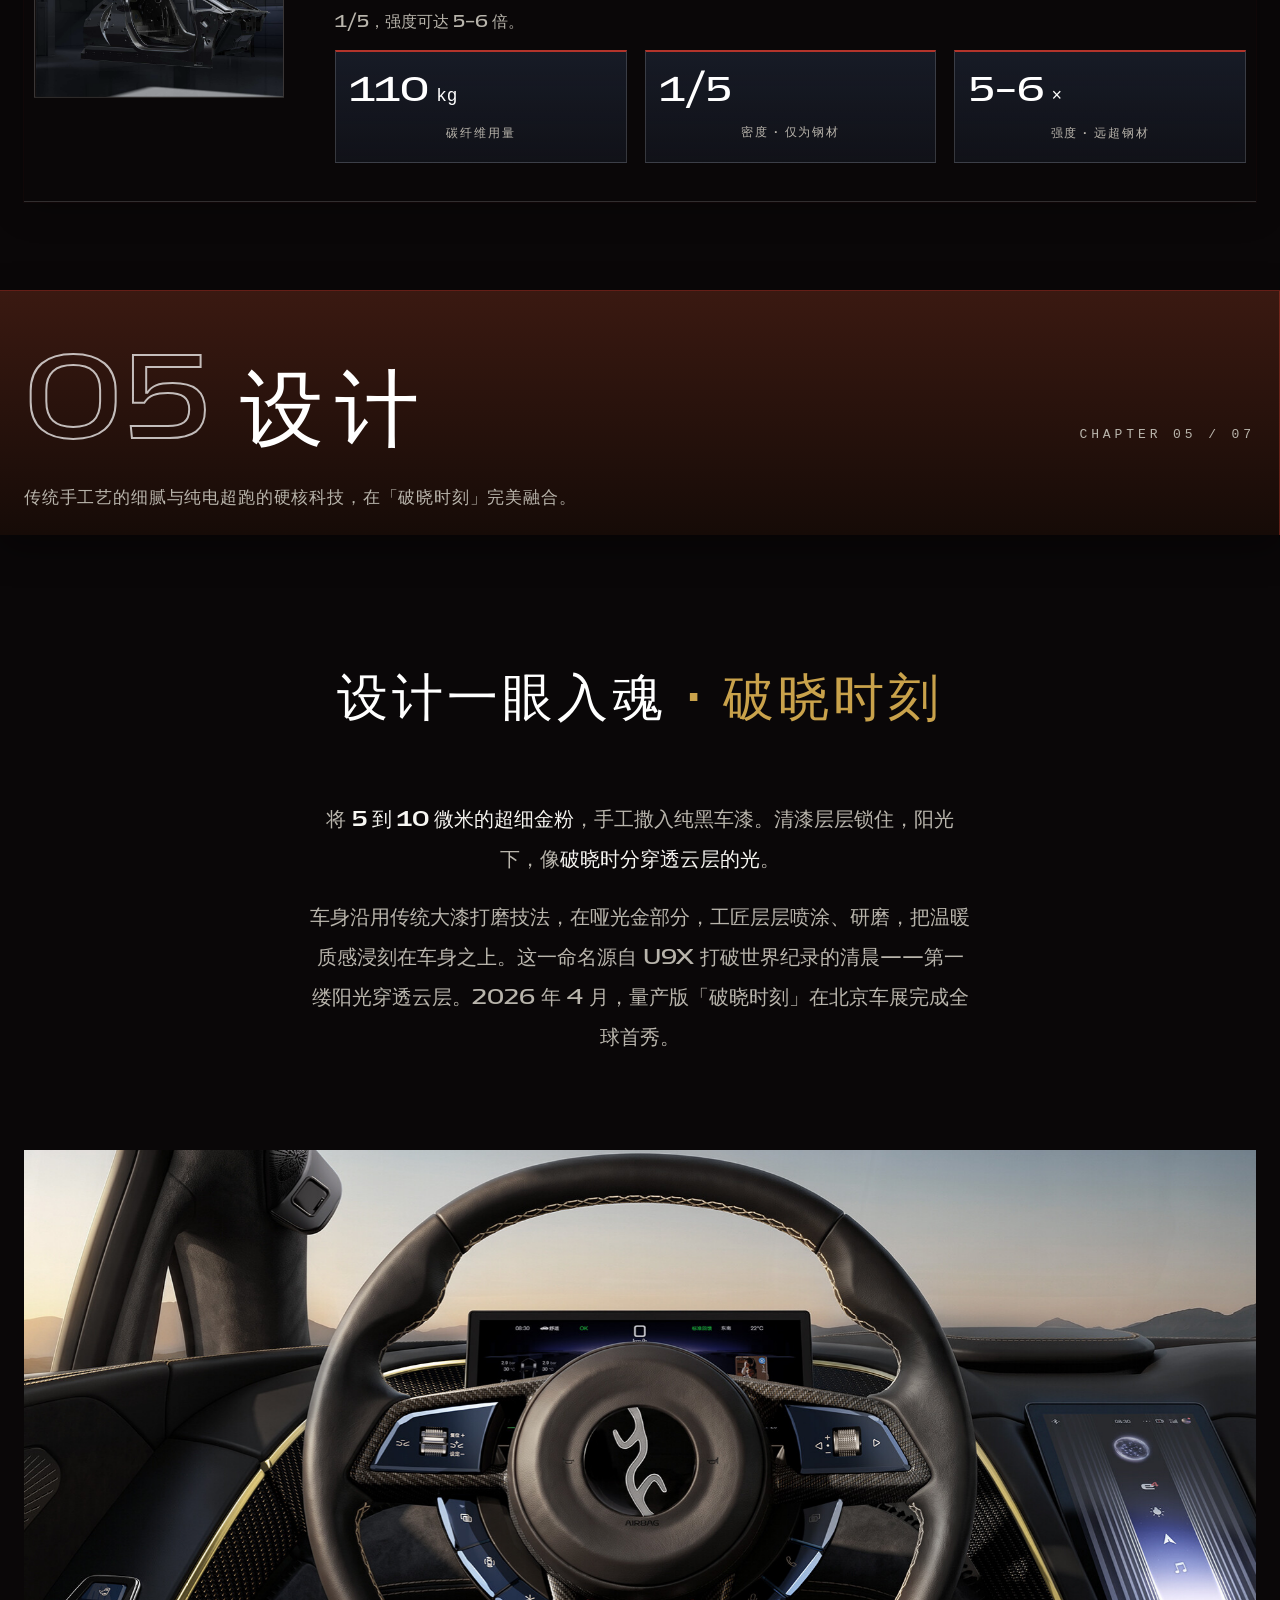
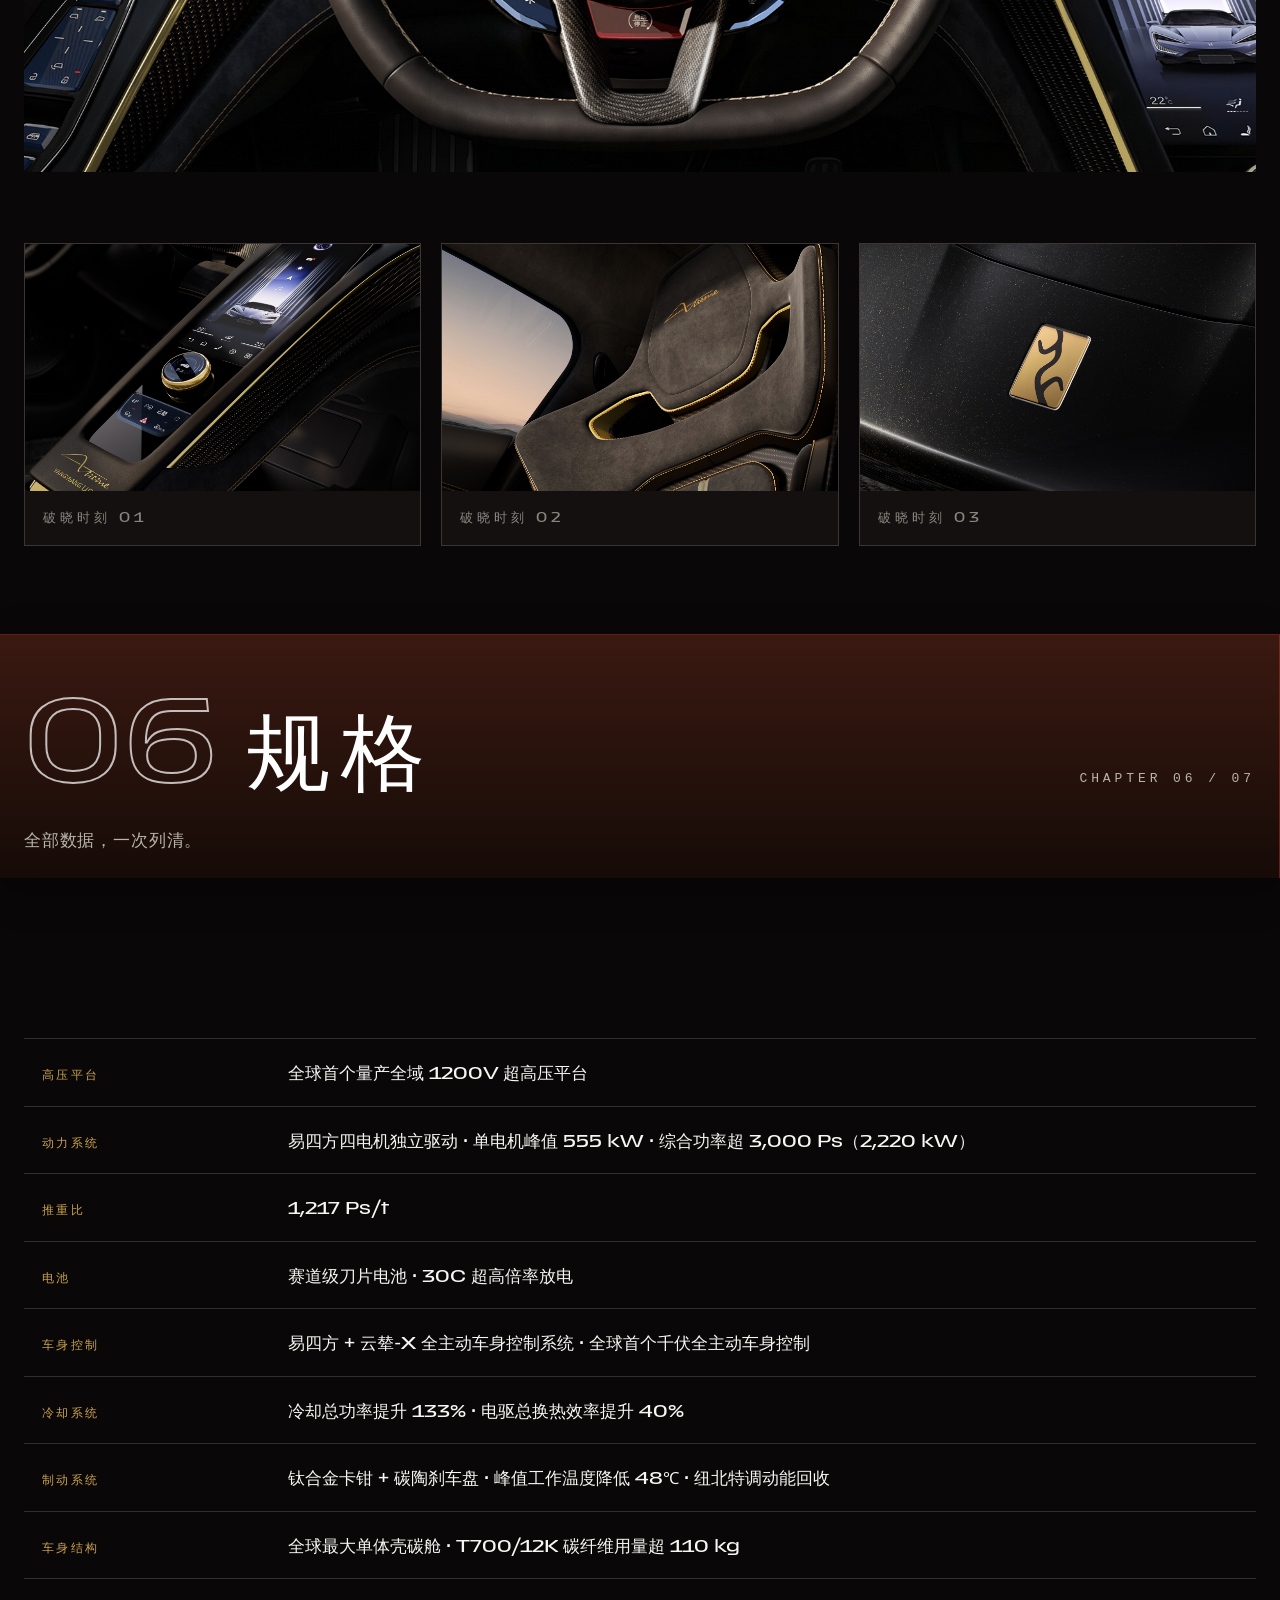
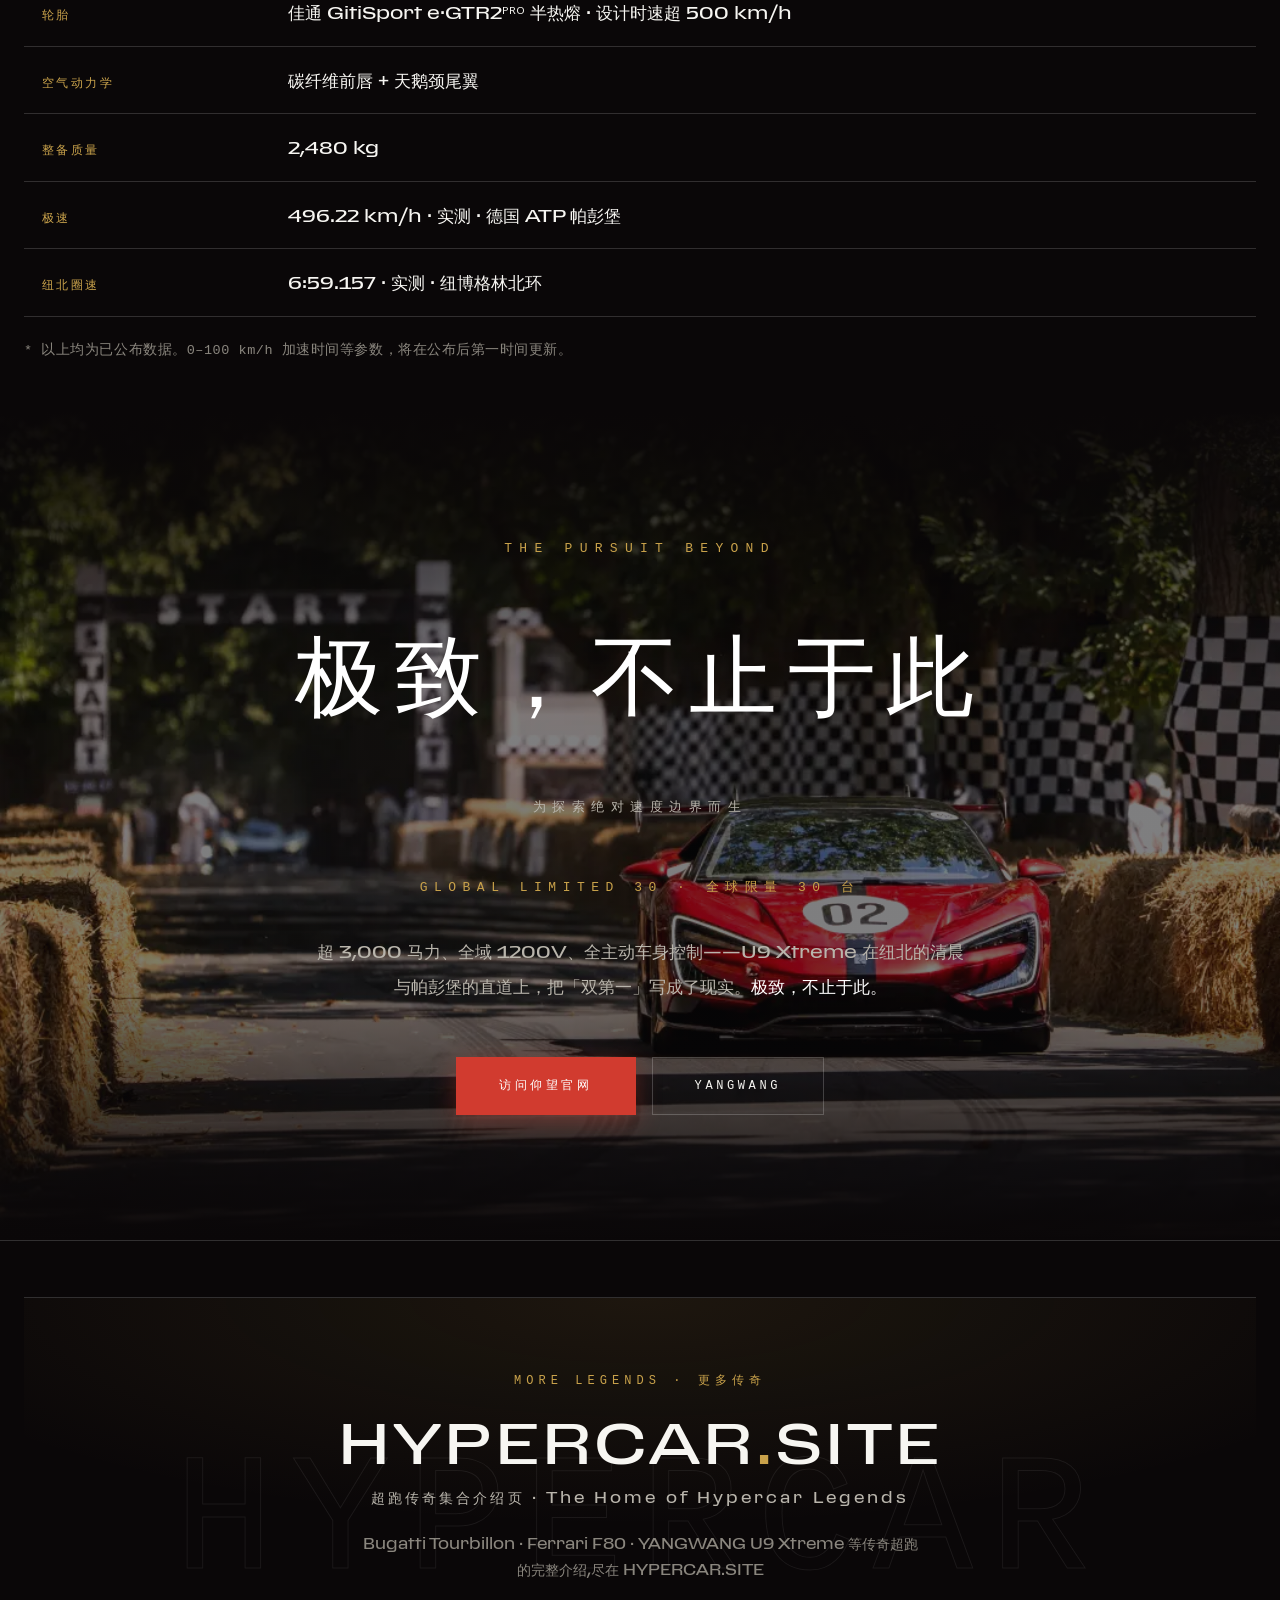
==== commit 7a33e55e: "引导文案去掉数量限定,支持后续新增车型" ====
--- a/index.html
+++ b/index.html
@@ -508,7 +508,7 @@
         <p class="footer__portal-kicker mono">MORE LEGENDS · 更多传奇</p>
         <p class="footer__portal-title">HYPERCAR<span class="footer__portal-dot">.</span>SITE</p>
         <p class="footer__portal-sub">超跑传奇集合介绍页 · The Home of Hypercar Legends</p>
-        <p class="footer__portal-desc">Bugatti Tourbillon · Ferrari F80 · YANGWANG U9 Xtreme —— 三台传奇超跑的完整介绍,尽在 HYPERCAR.SITE</p>
+        <p class="footer__portal-desc">Bugatti Tourbillon · Ferrari F80 · YANGWANG U9 Xtreme 等传奇超跑的完整介绍,尽在 HYPERCAR.SITE</p>
         <a class="footer__portal-btn mono" href="https://www.hypercar.site" target="_blank" rel="noopener">前往传奇之家 →</a>
       </div>
     </div>
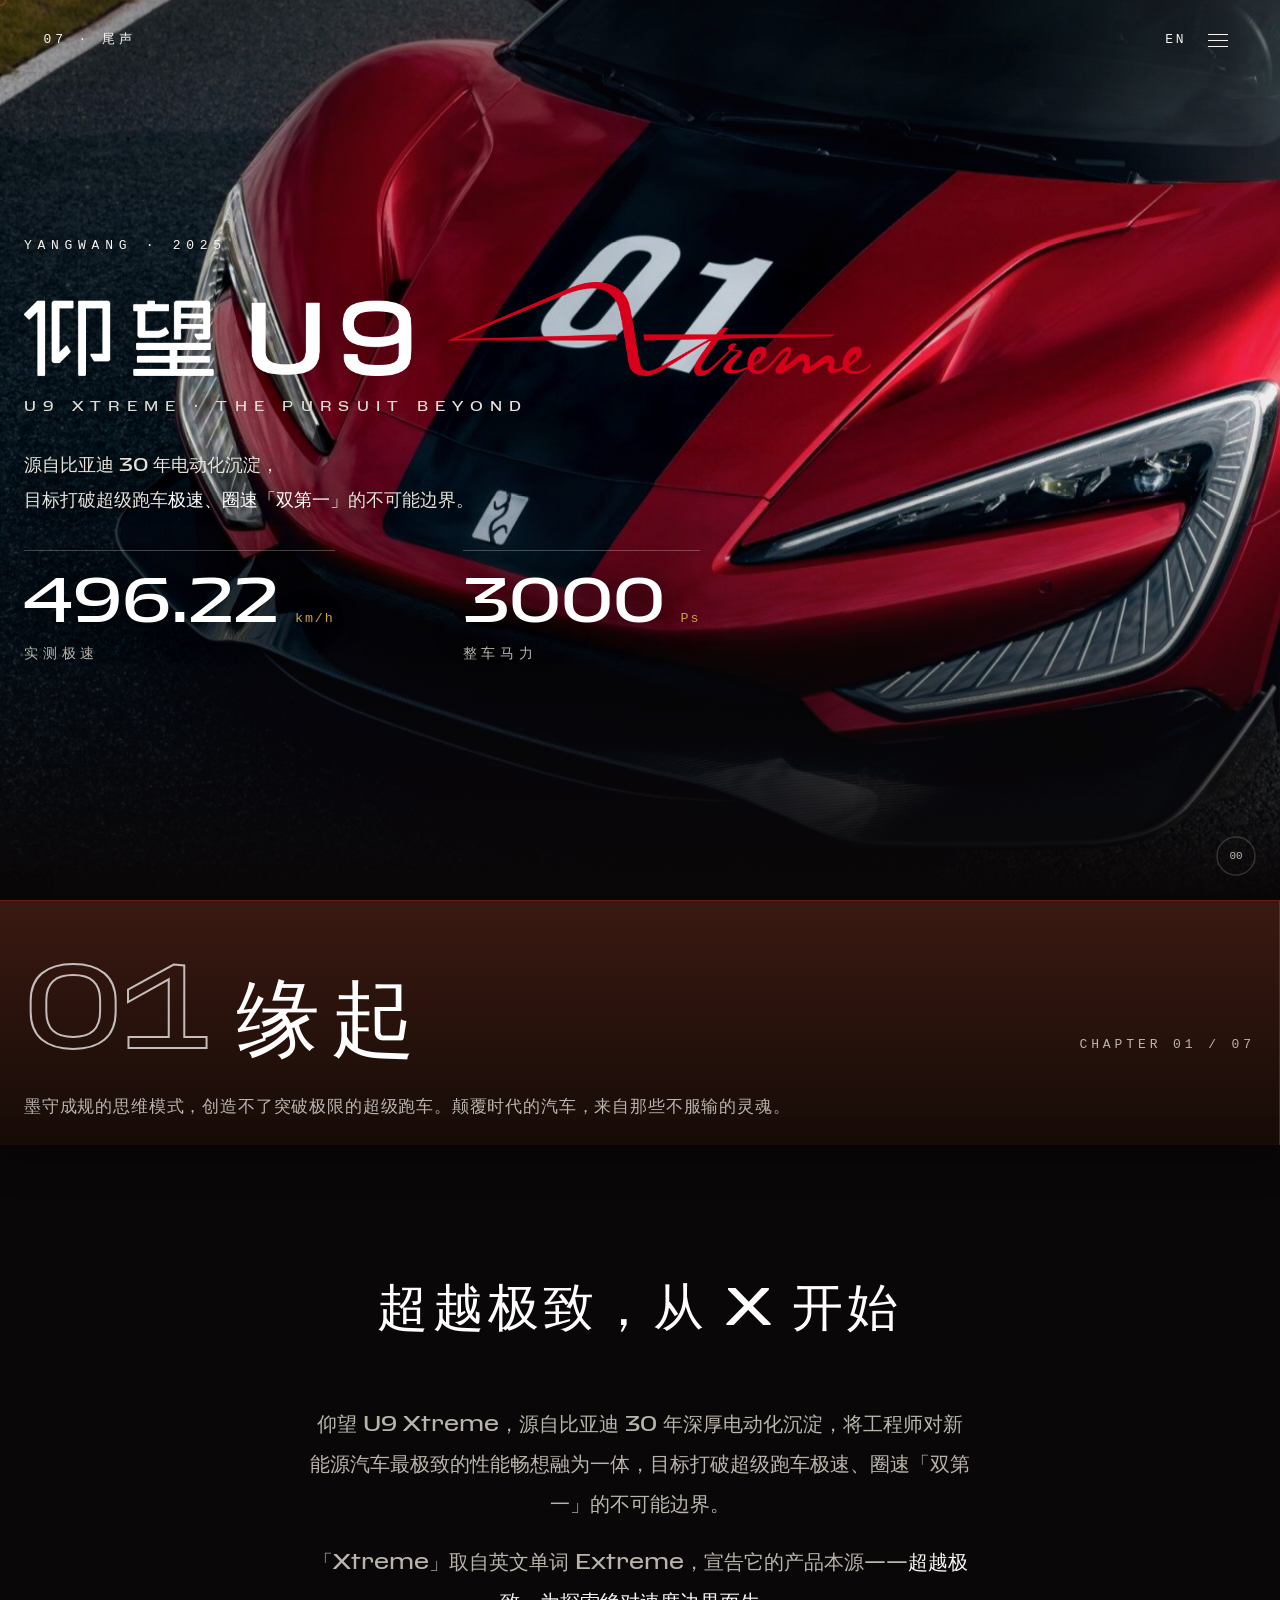
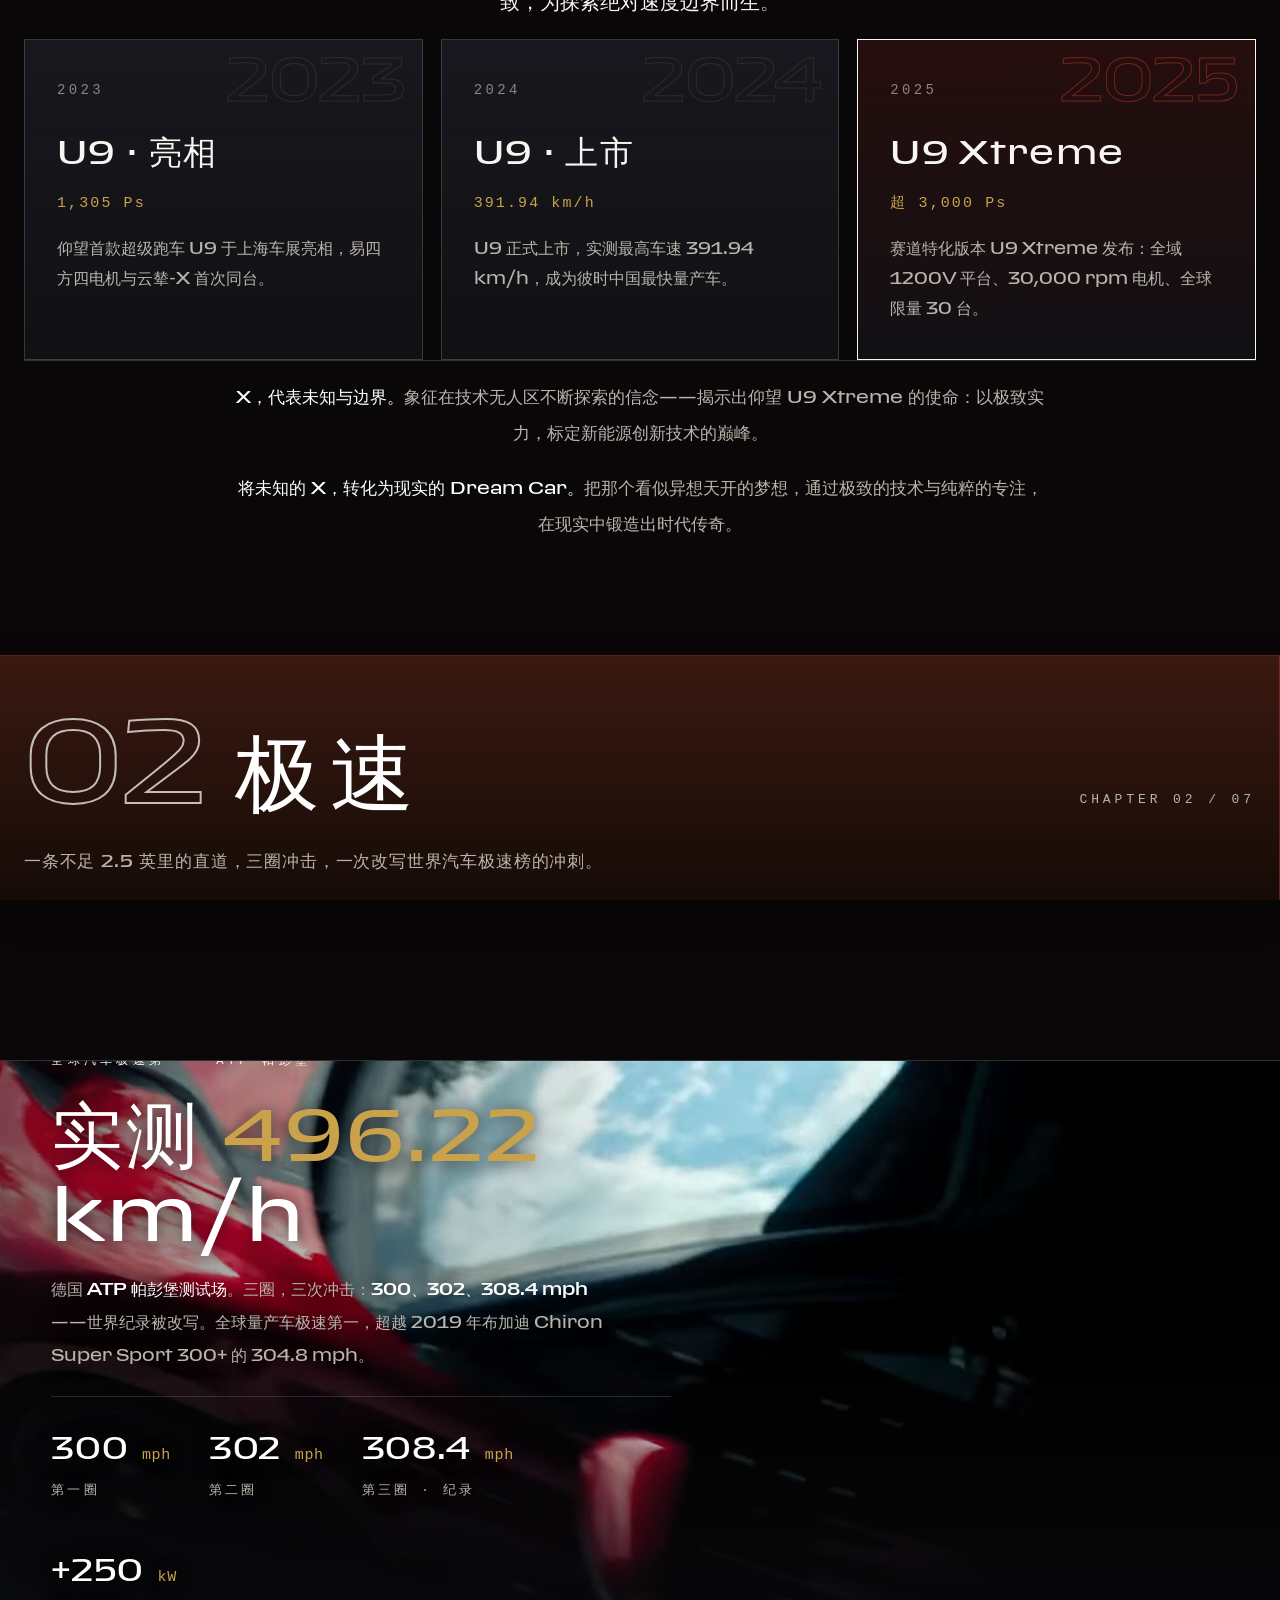
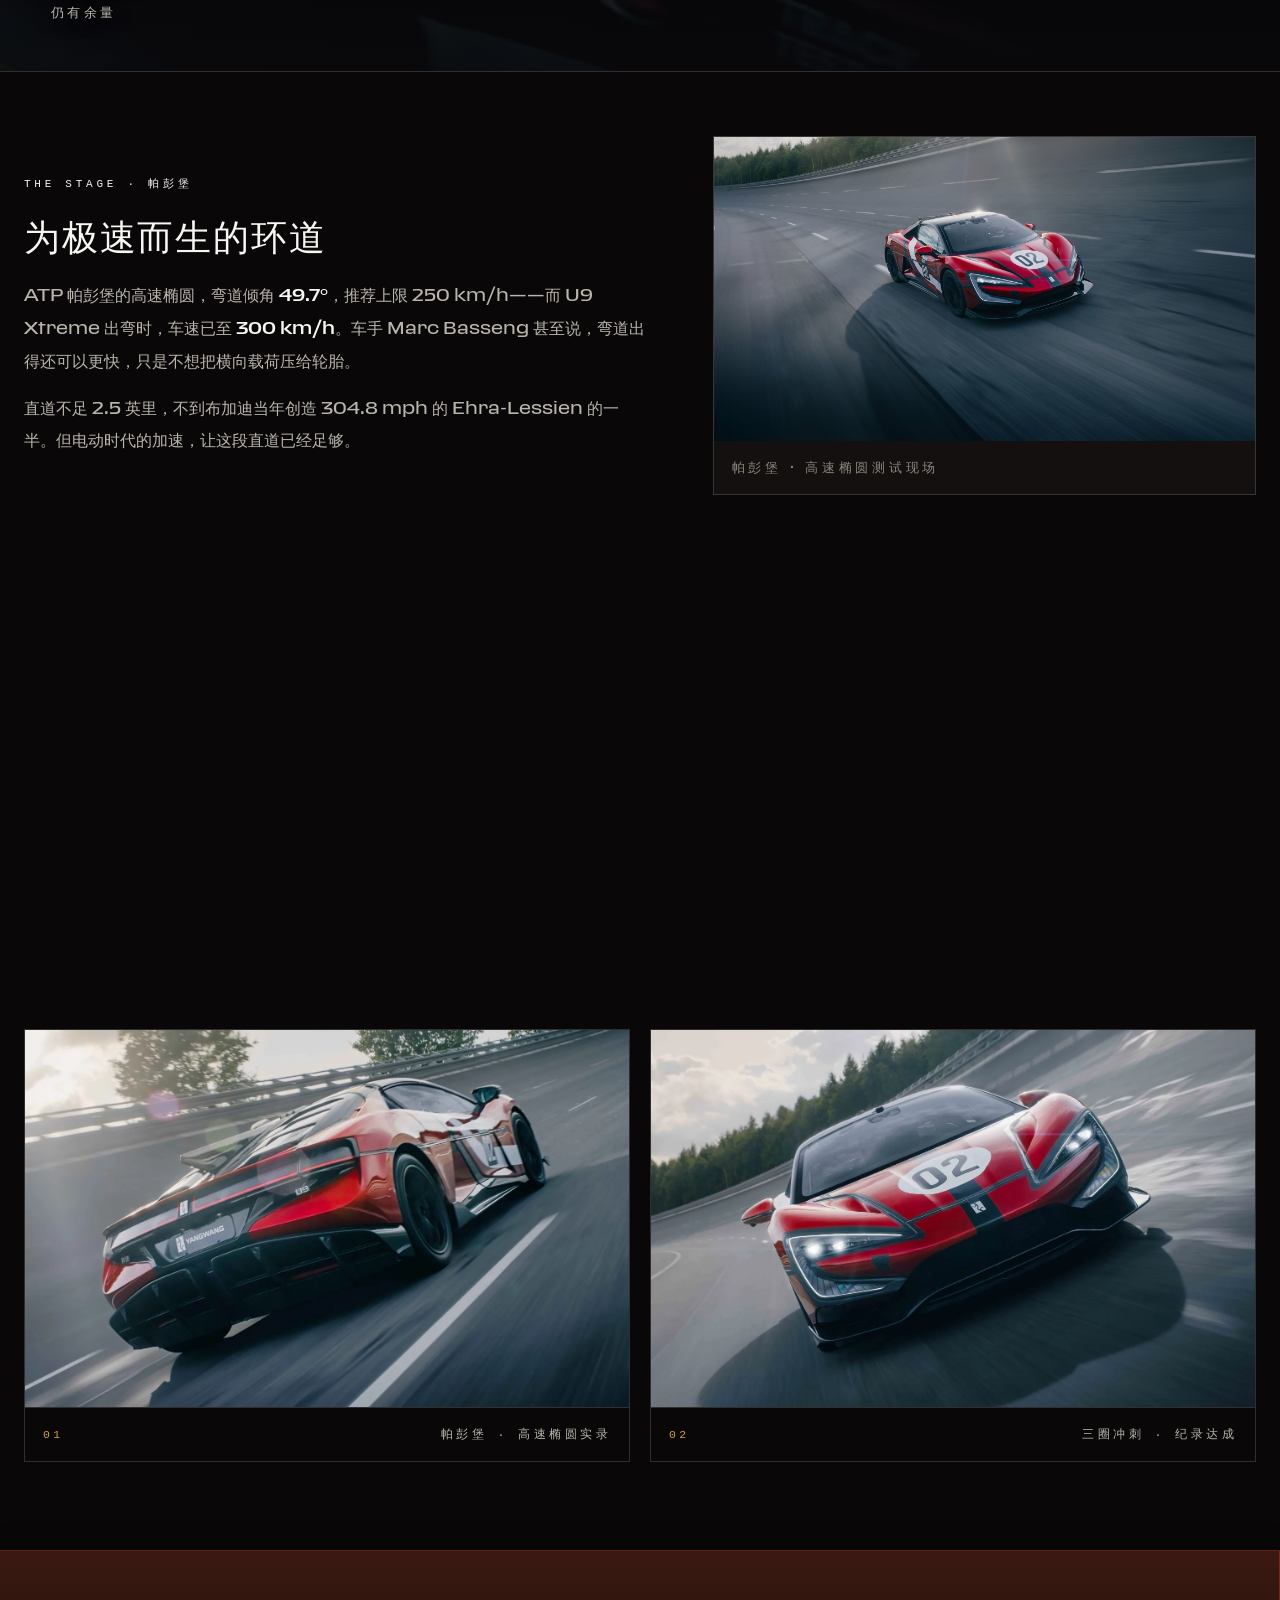
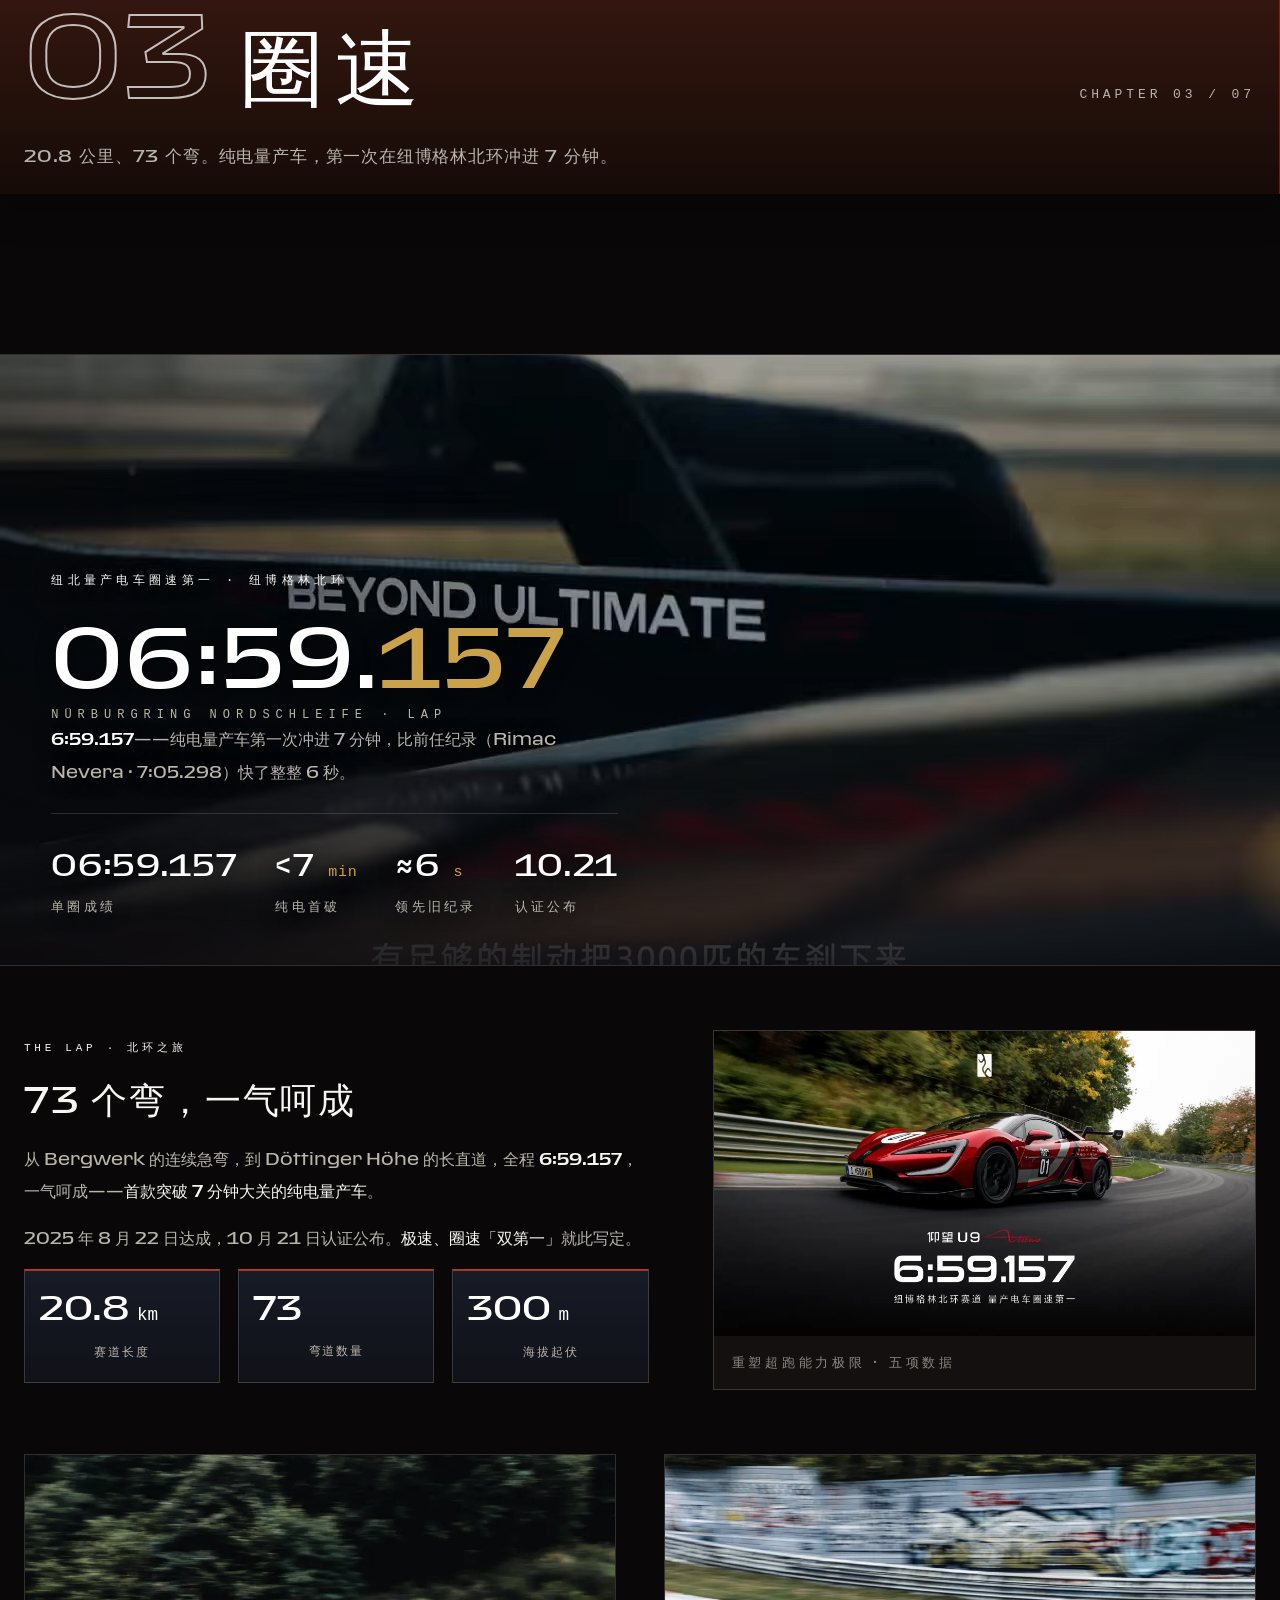
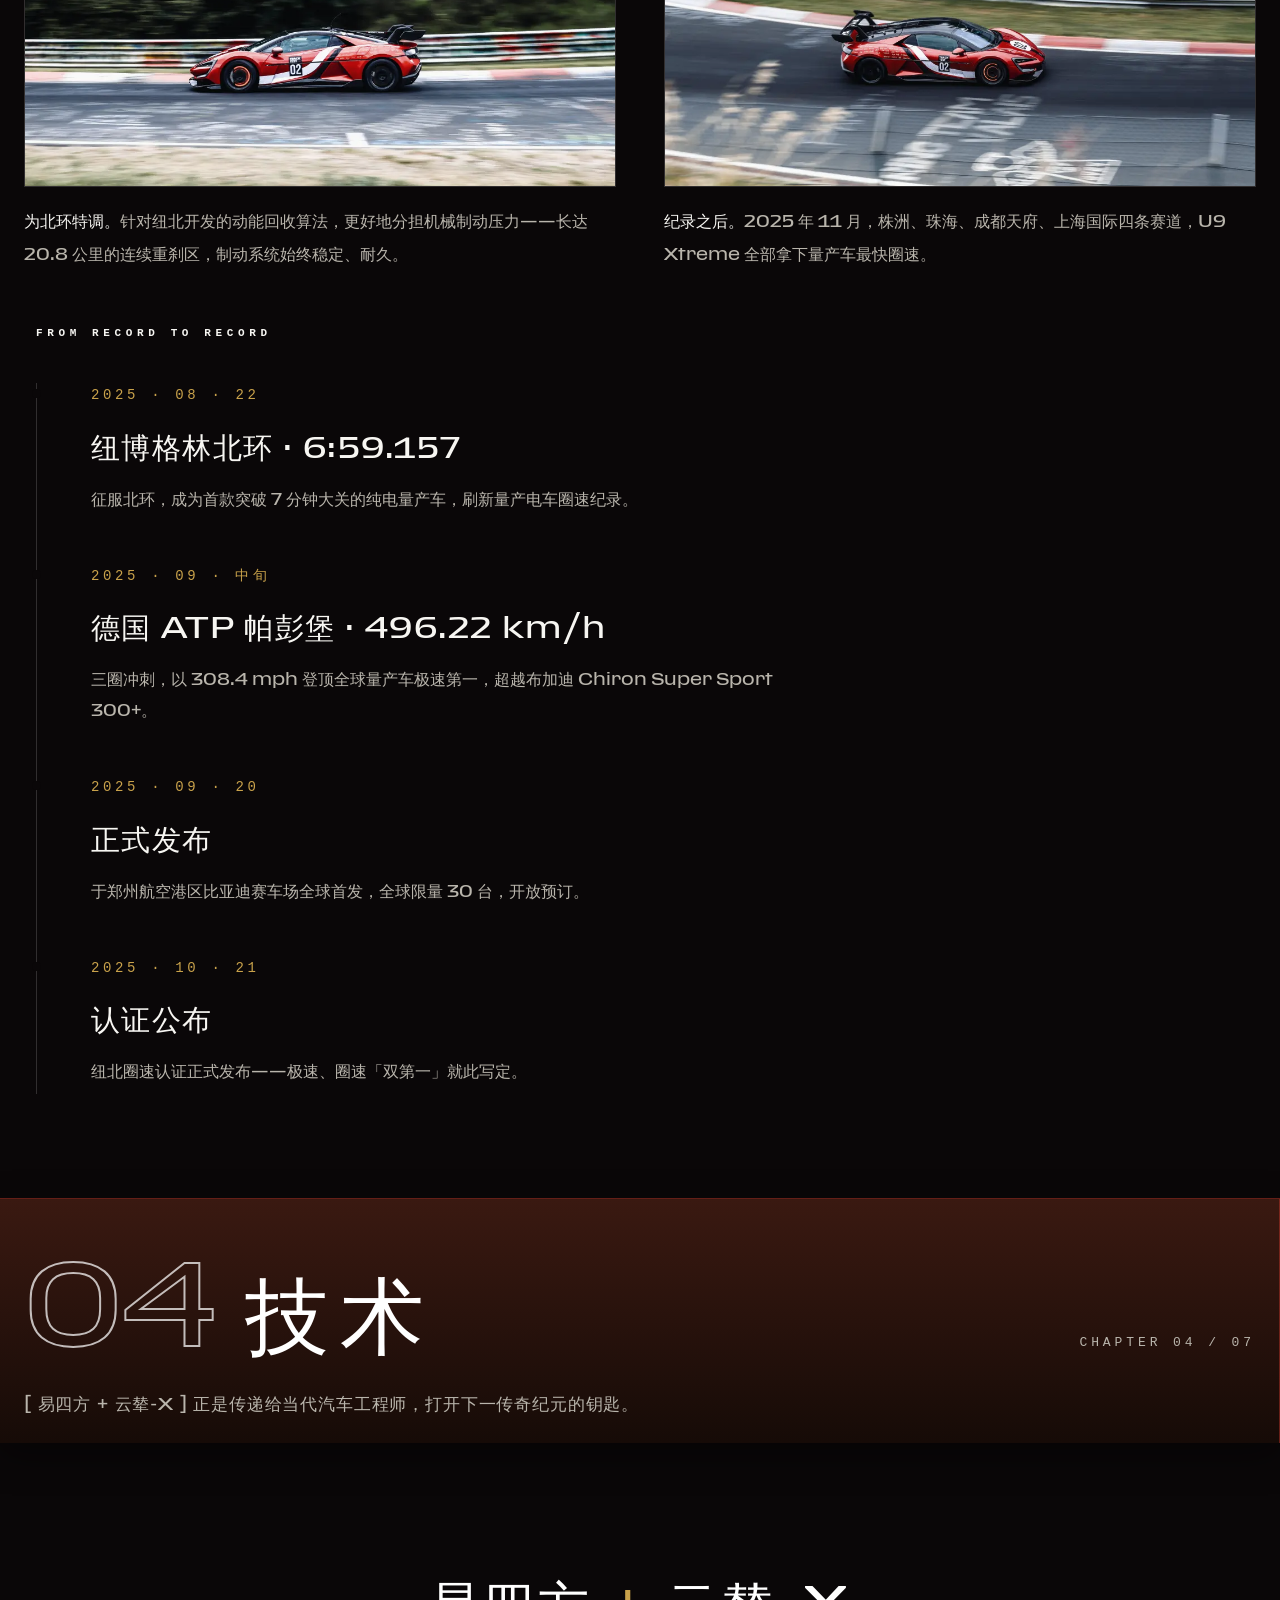
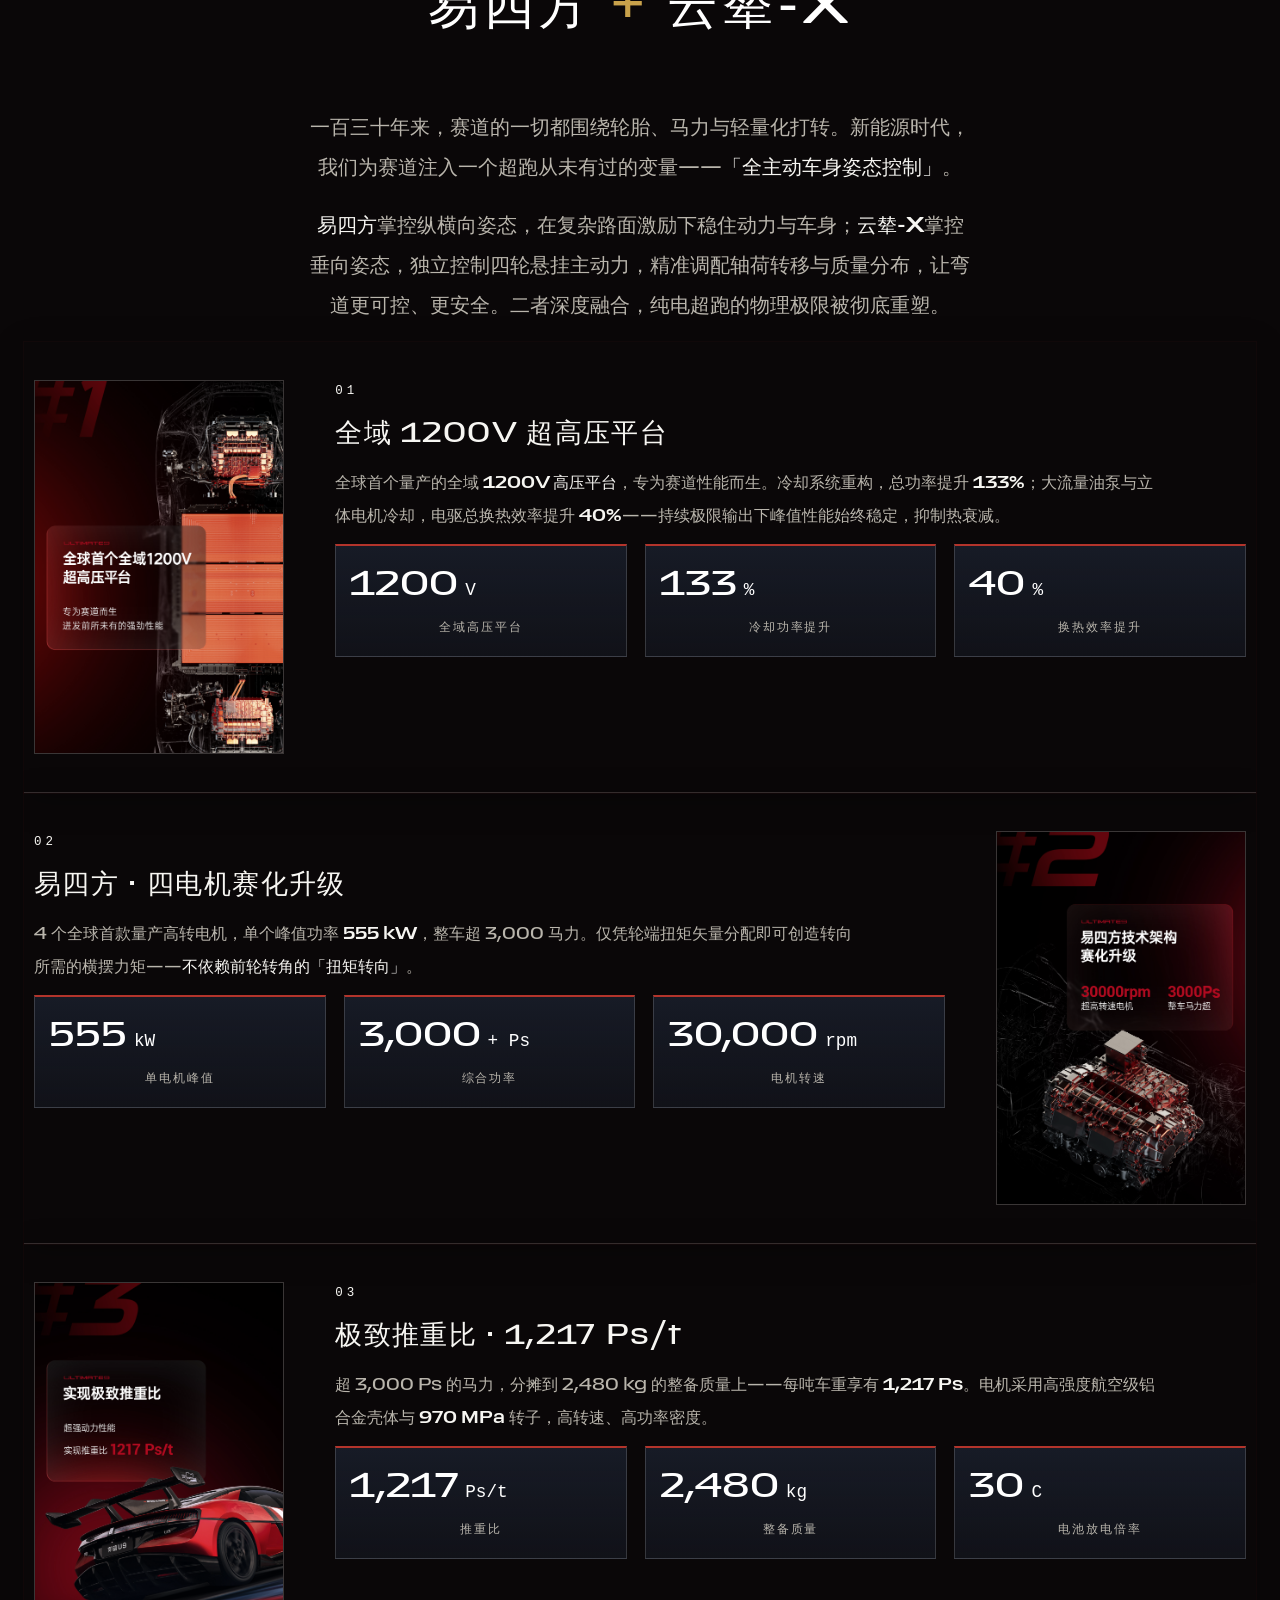
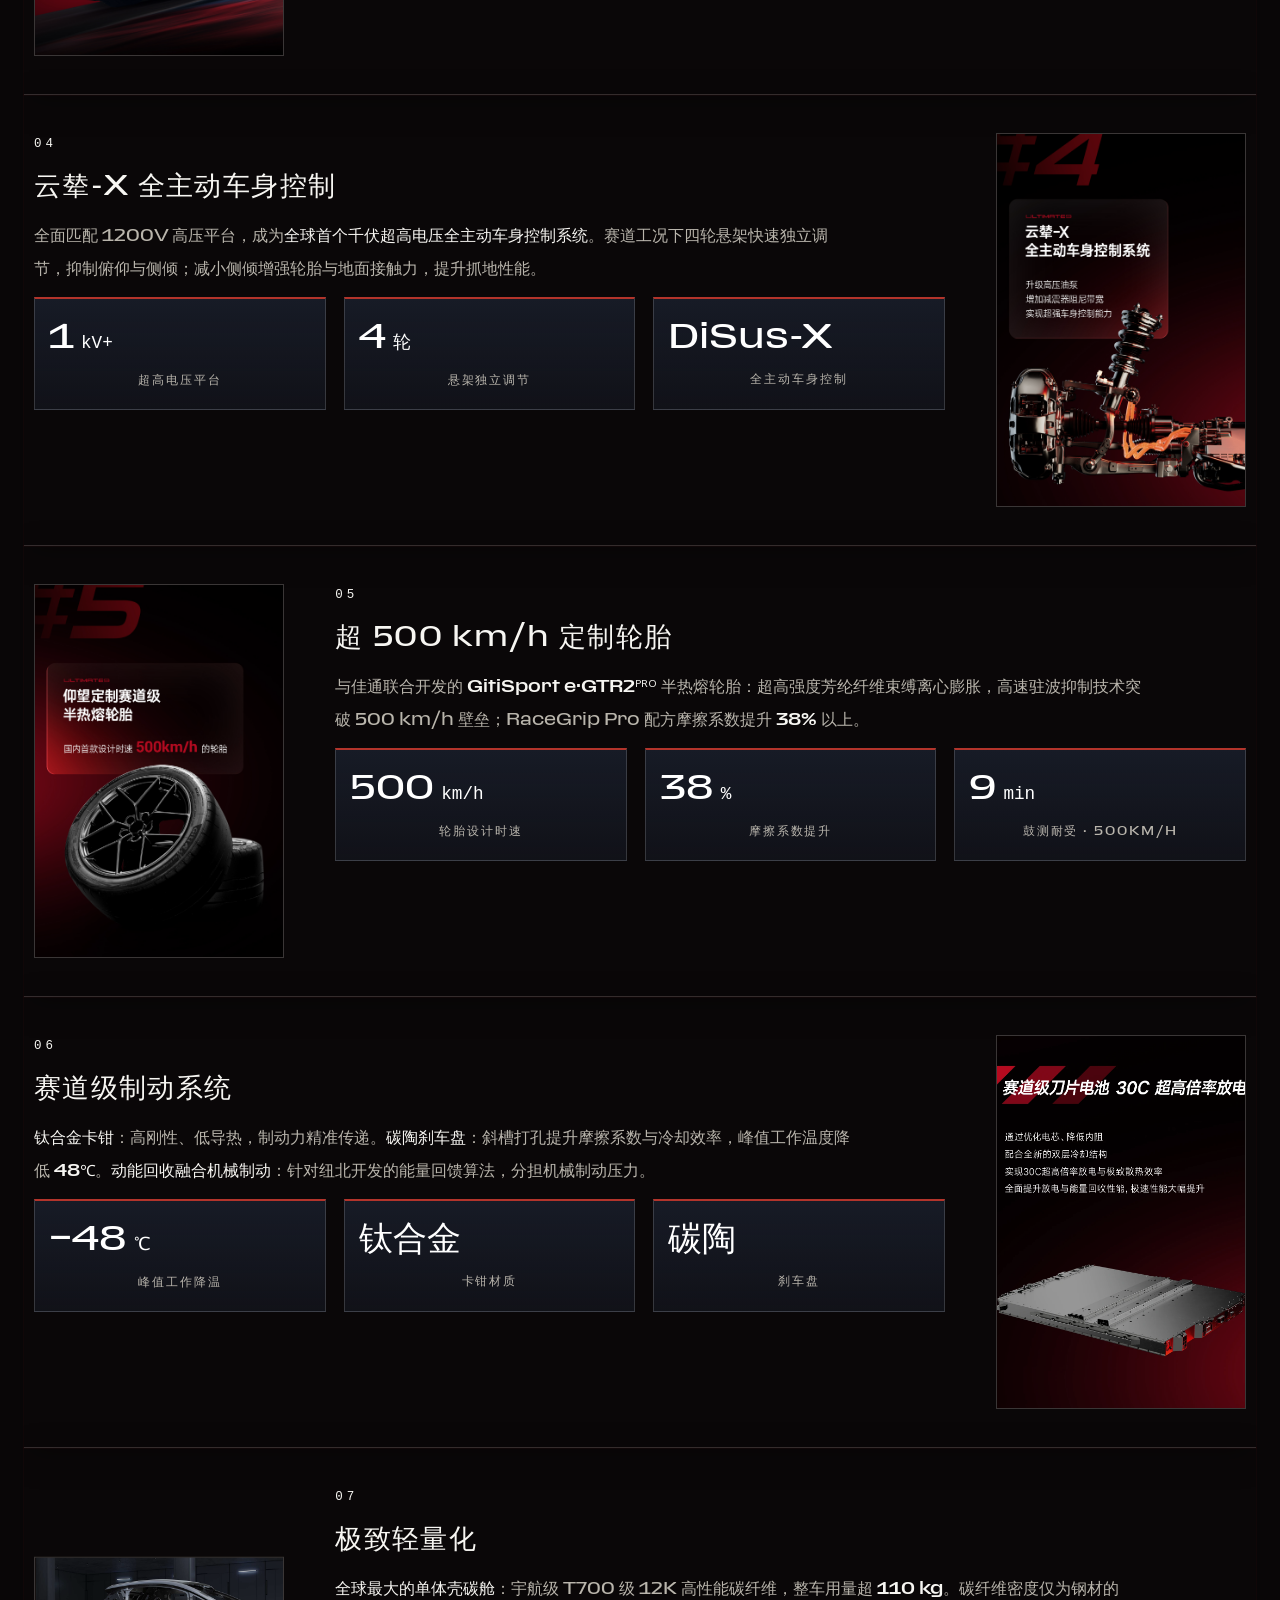
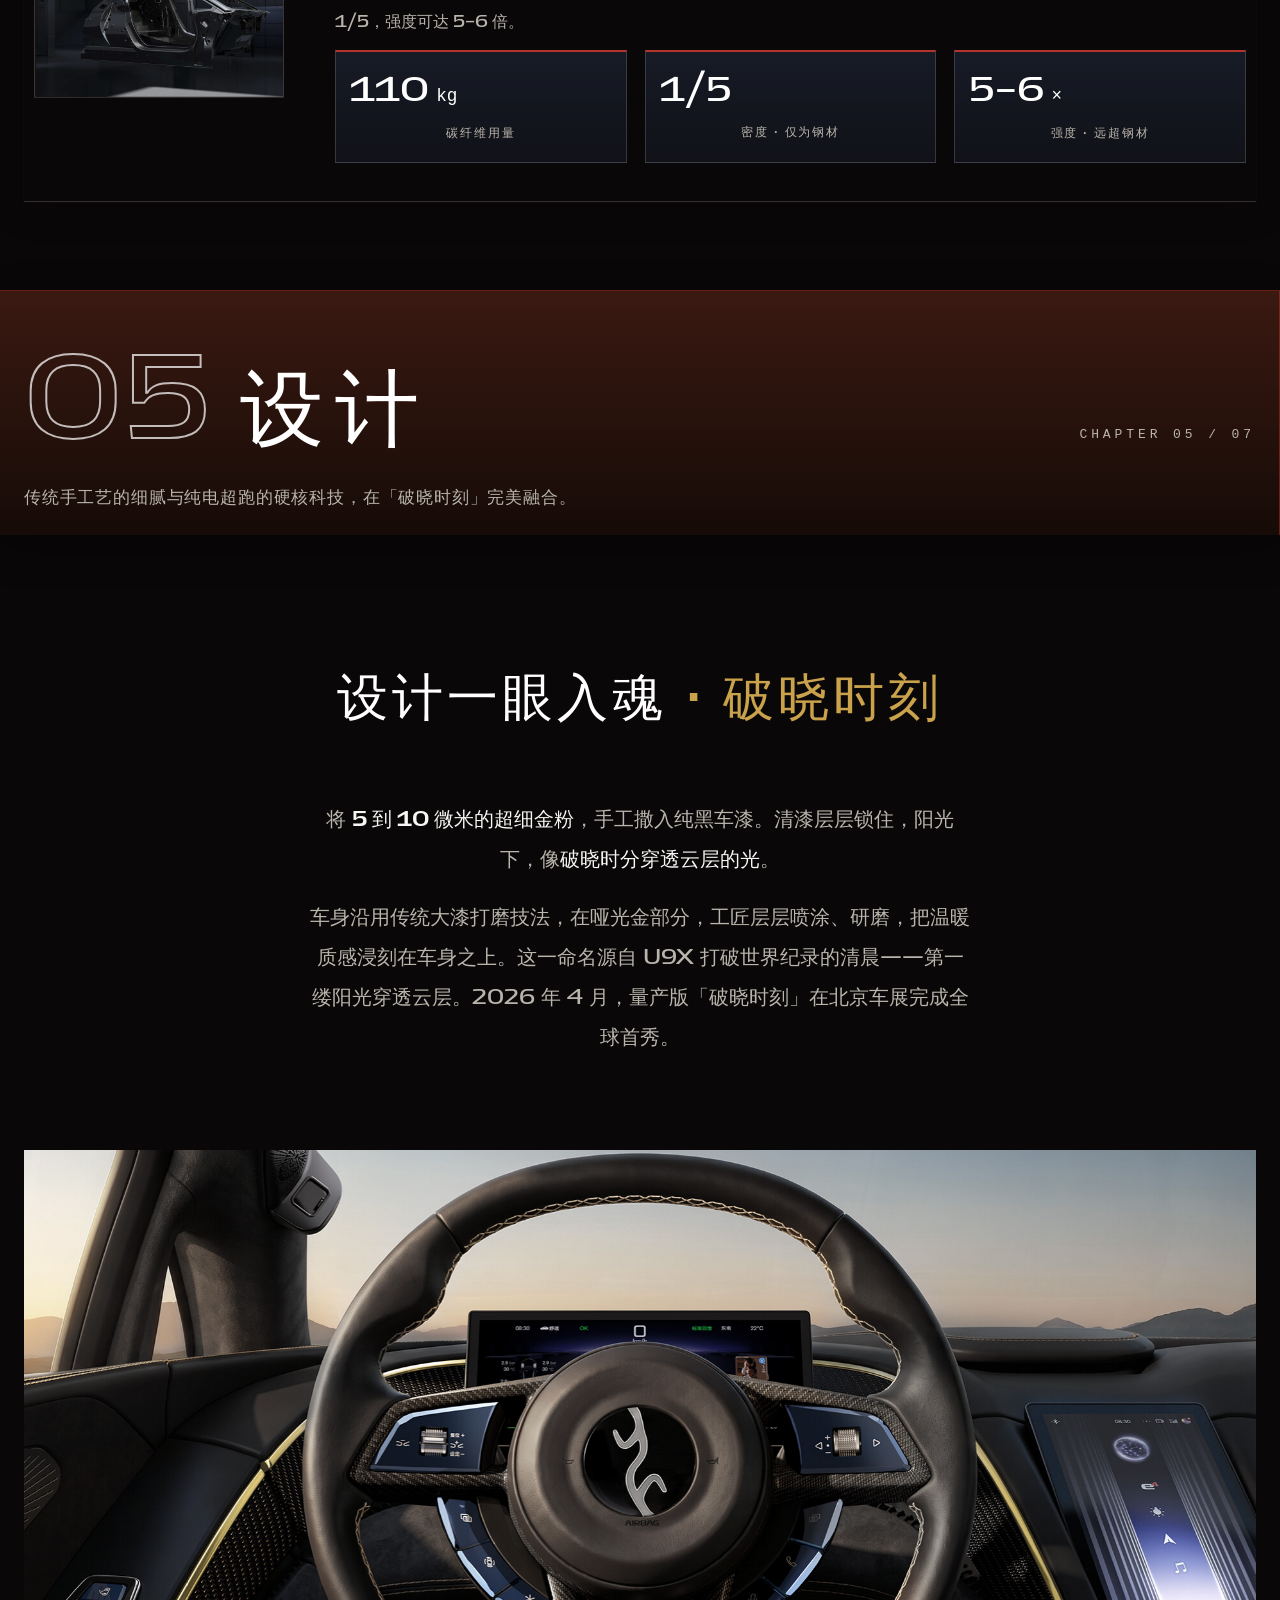
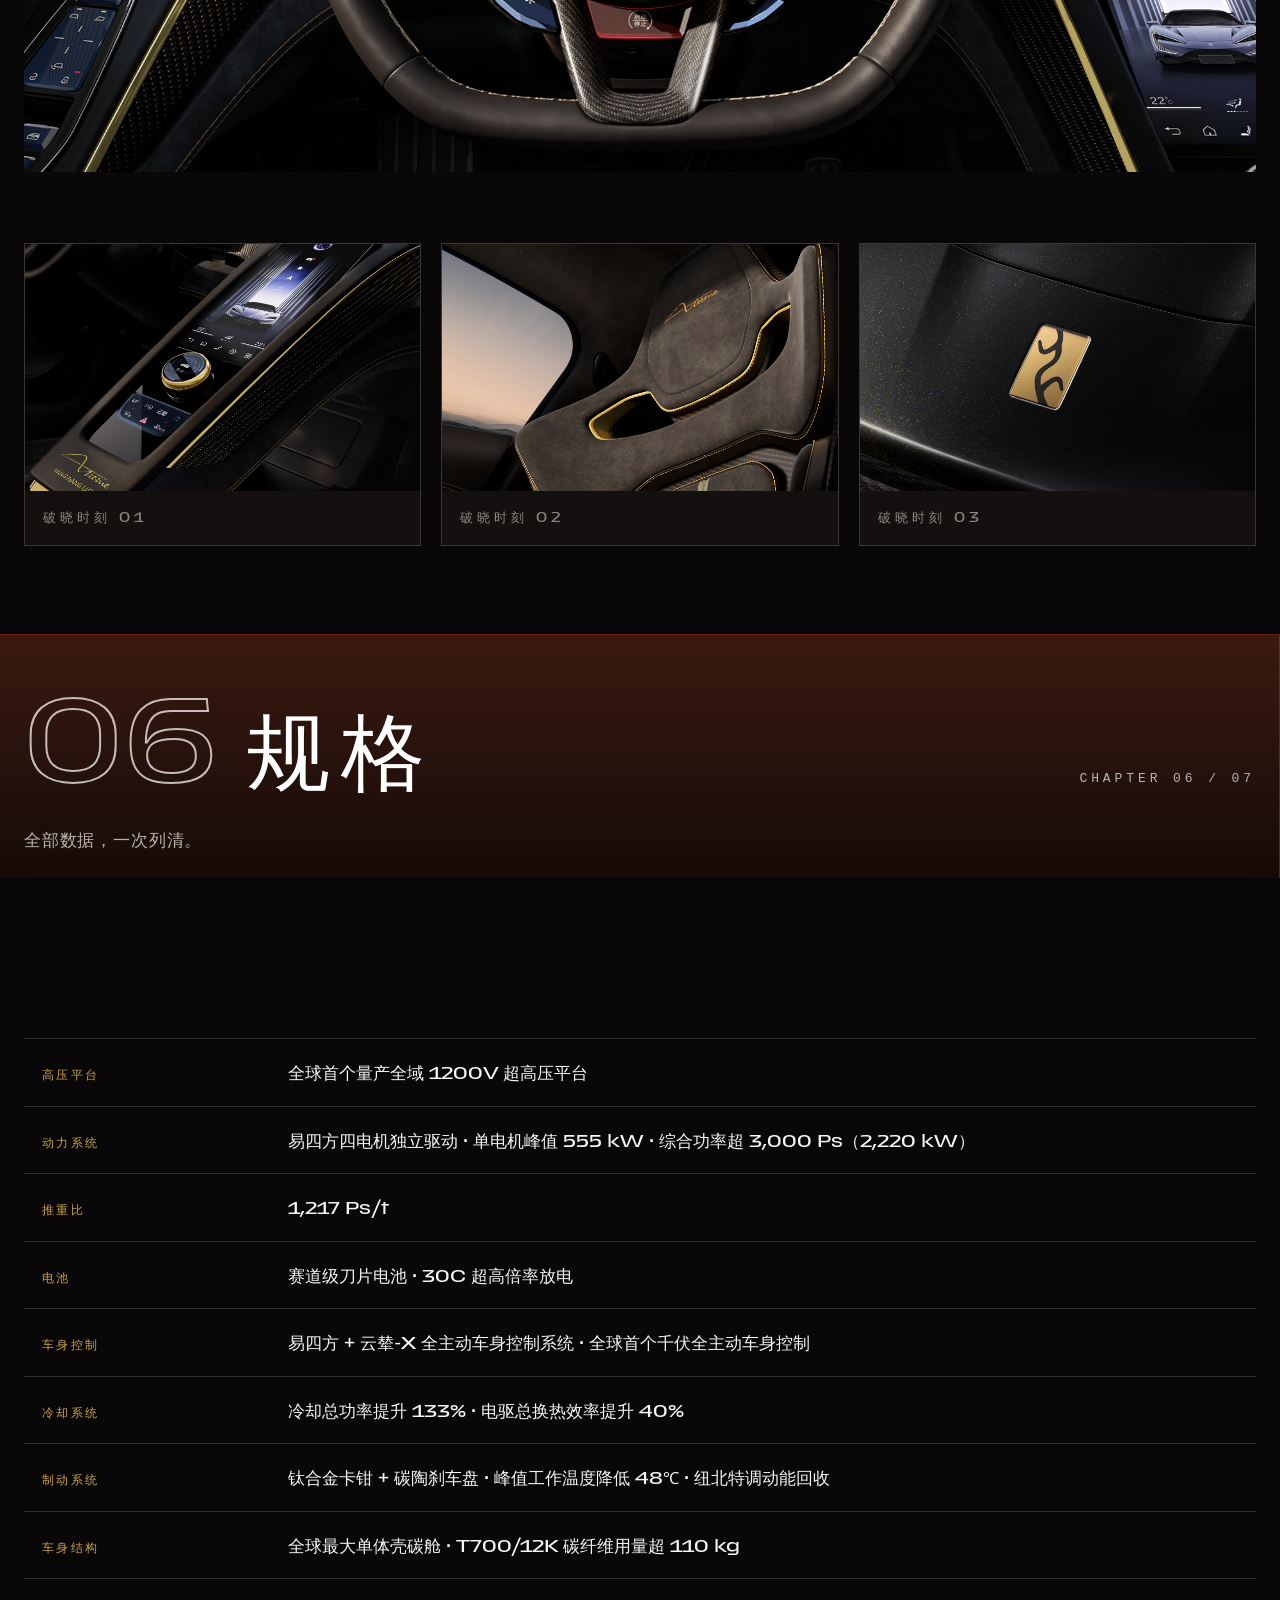
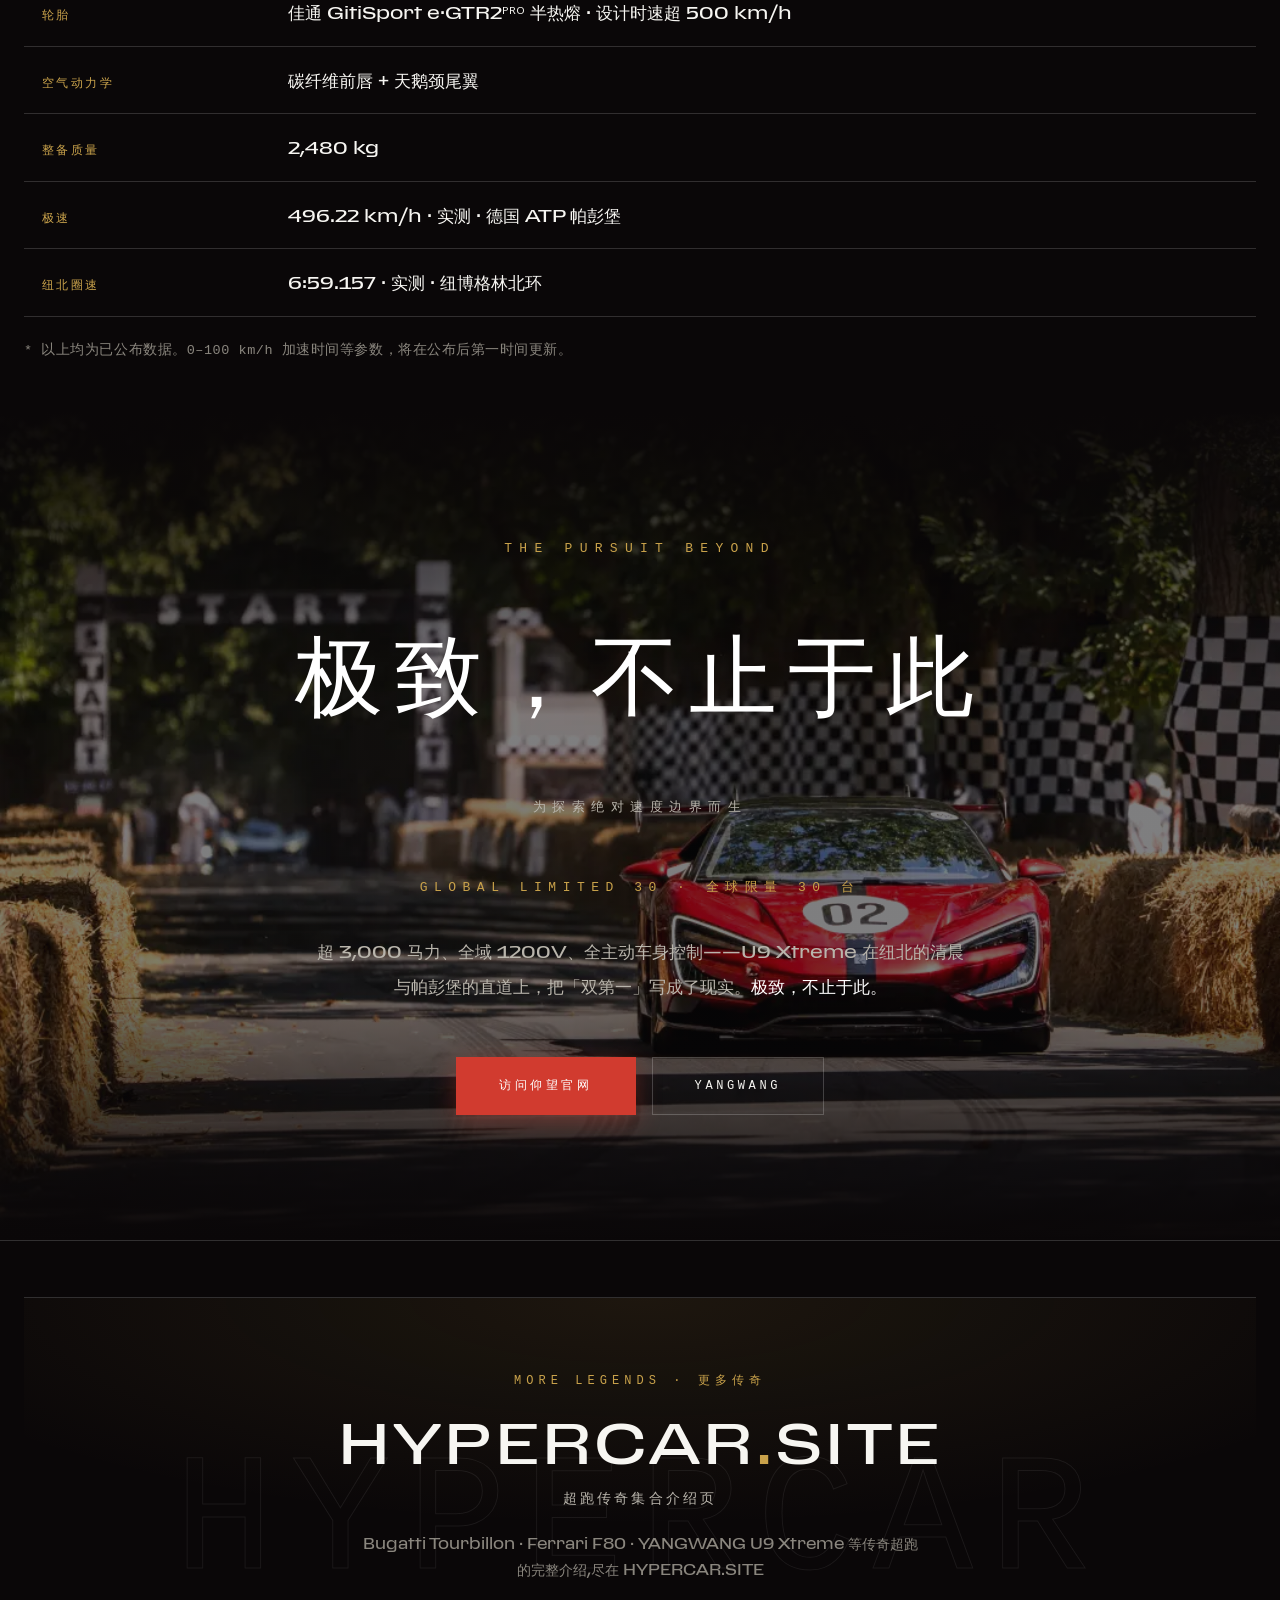
==== commit 9419d4f8: "引导文案:去掉'传奇之家'译名,直接用 Hypercar" ====
--- a/index.html
+++ b/index.html
@@ -507,9 +507,9 @@
       <div class="footer__portal-inner">
         <p class="footer__portal-kicker mono">MORE LEGENDS · 更多传奇</p>
         <p class="footer__portal-title">HYPERCAR<span class="footer__portal-dot">.</span>SITE</p>
-        <p class="footer__portal-sub">超跑传奇集合介绍页 · The Home of Hypercar Legends</p>
+        <p class="footer__portal-sub">超跑传奇集合介绍页</p>
         <p class="footer__portal-desc">Bugatti Tourbillon · Ferrari F80 · YANGWANG U9 Xtreme 等传奇超跑的完整介绍,尽在 HYPERCAR.SITE</p>
-        <a class="footer__portal-btn mono" href="https://www.hypercar.site" target="_blank" rel="noopener">前往传奇之家 →</a>
+        <a class="footer__portal-btn mono" href="https://www.hypercar.site" target="_blank" rel="noopener">前往 Hypercar →</a>
       </div>
     </div>
     <div class="footer__top">
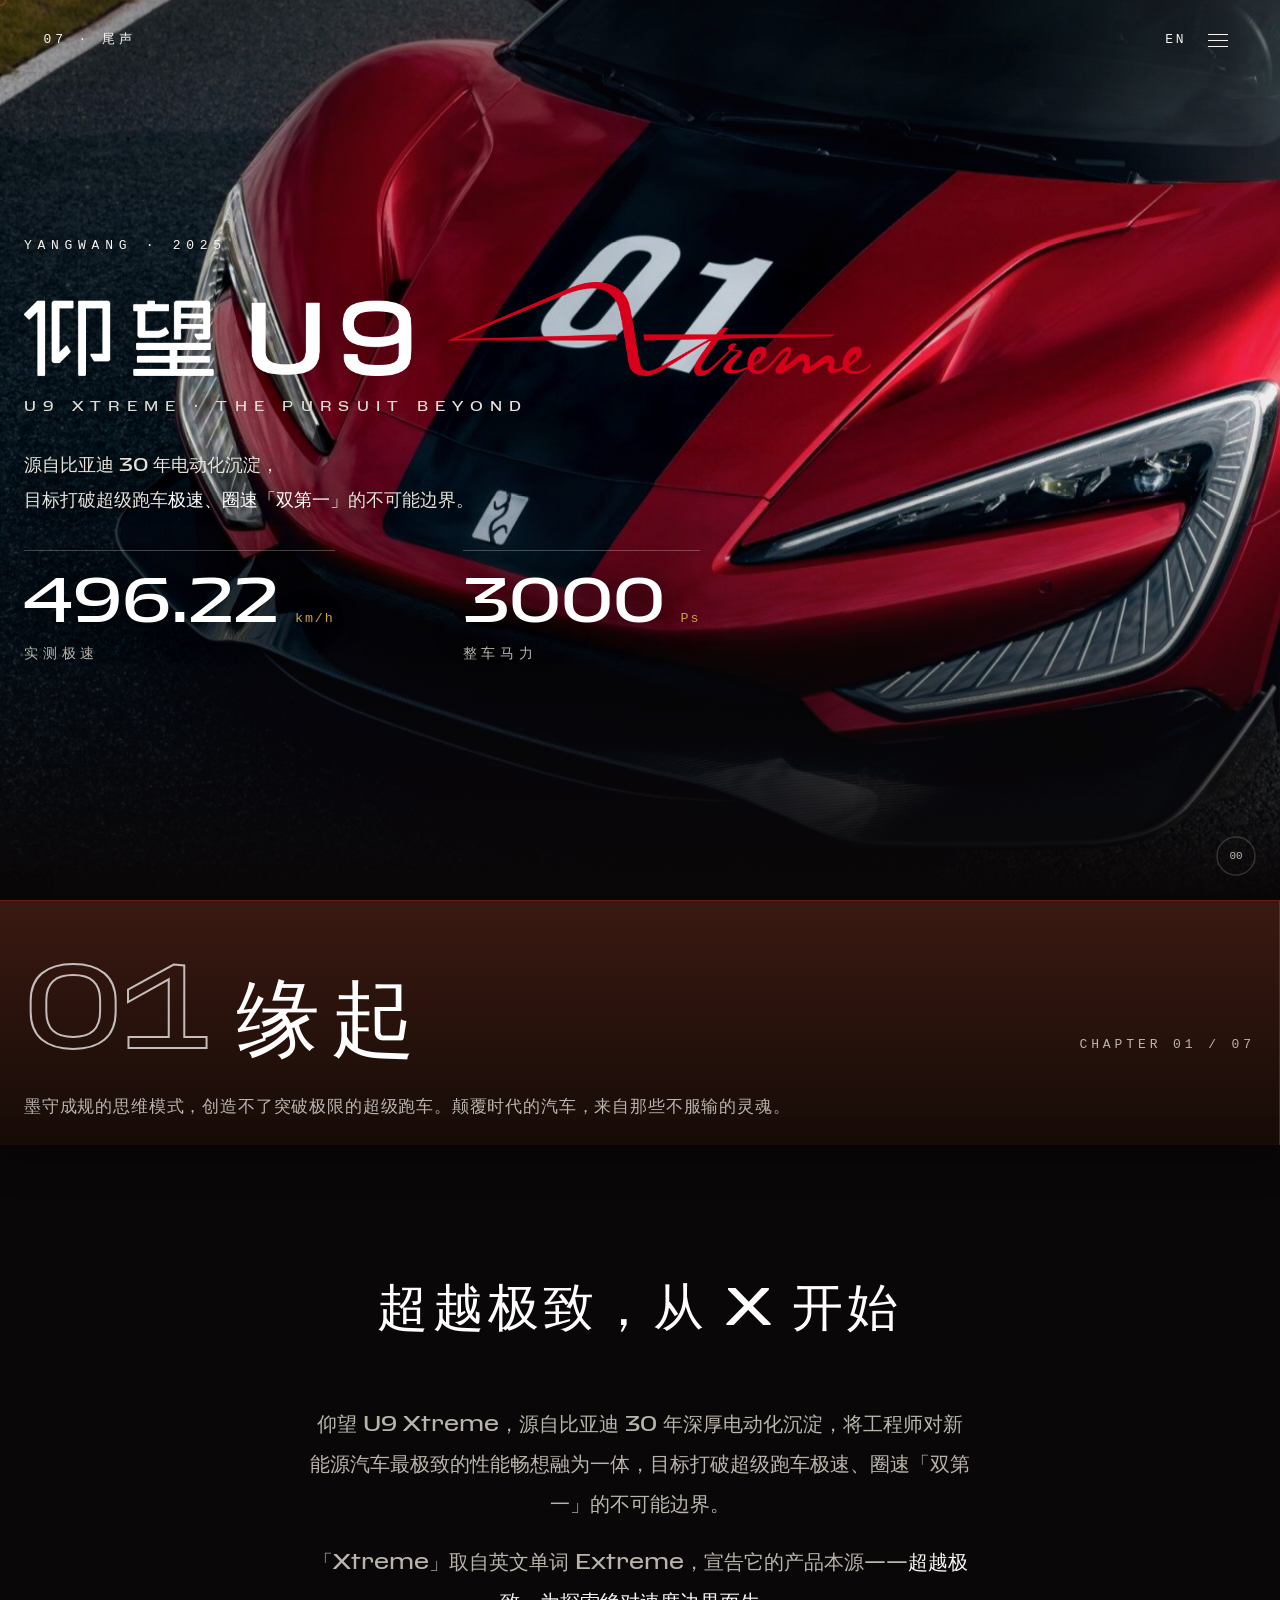
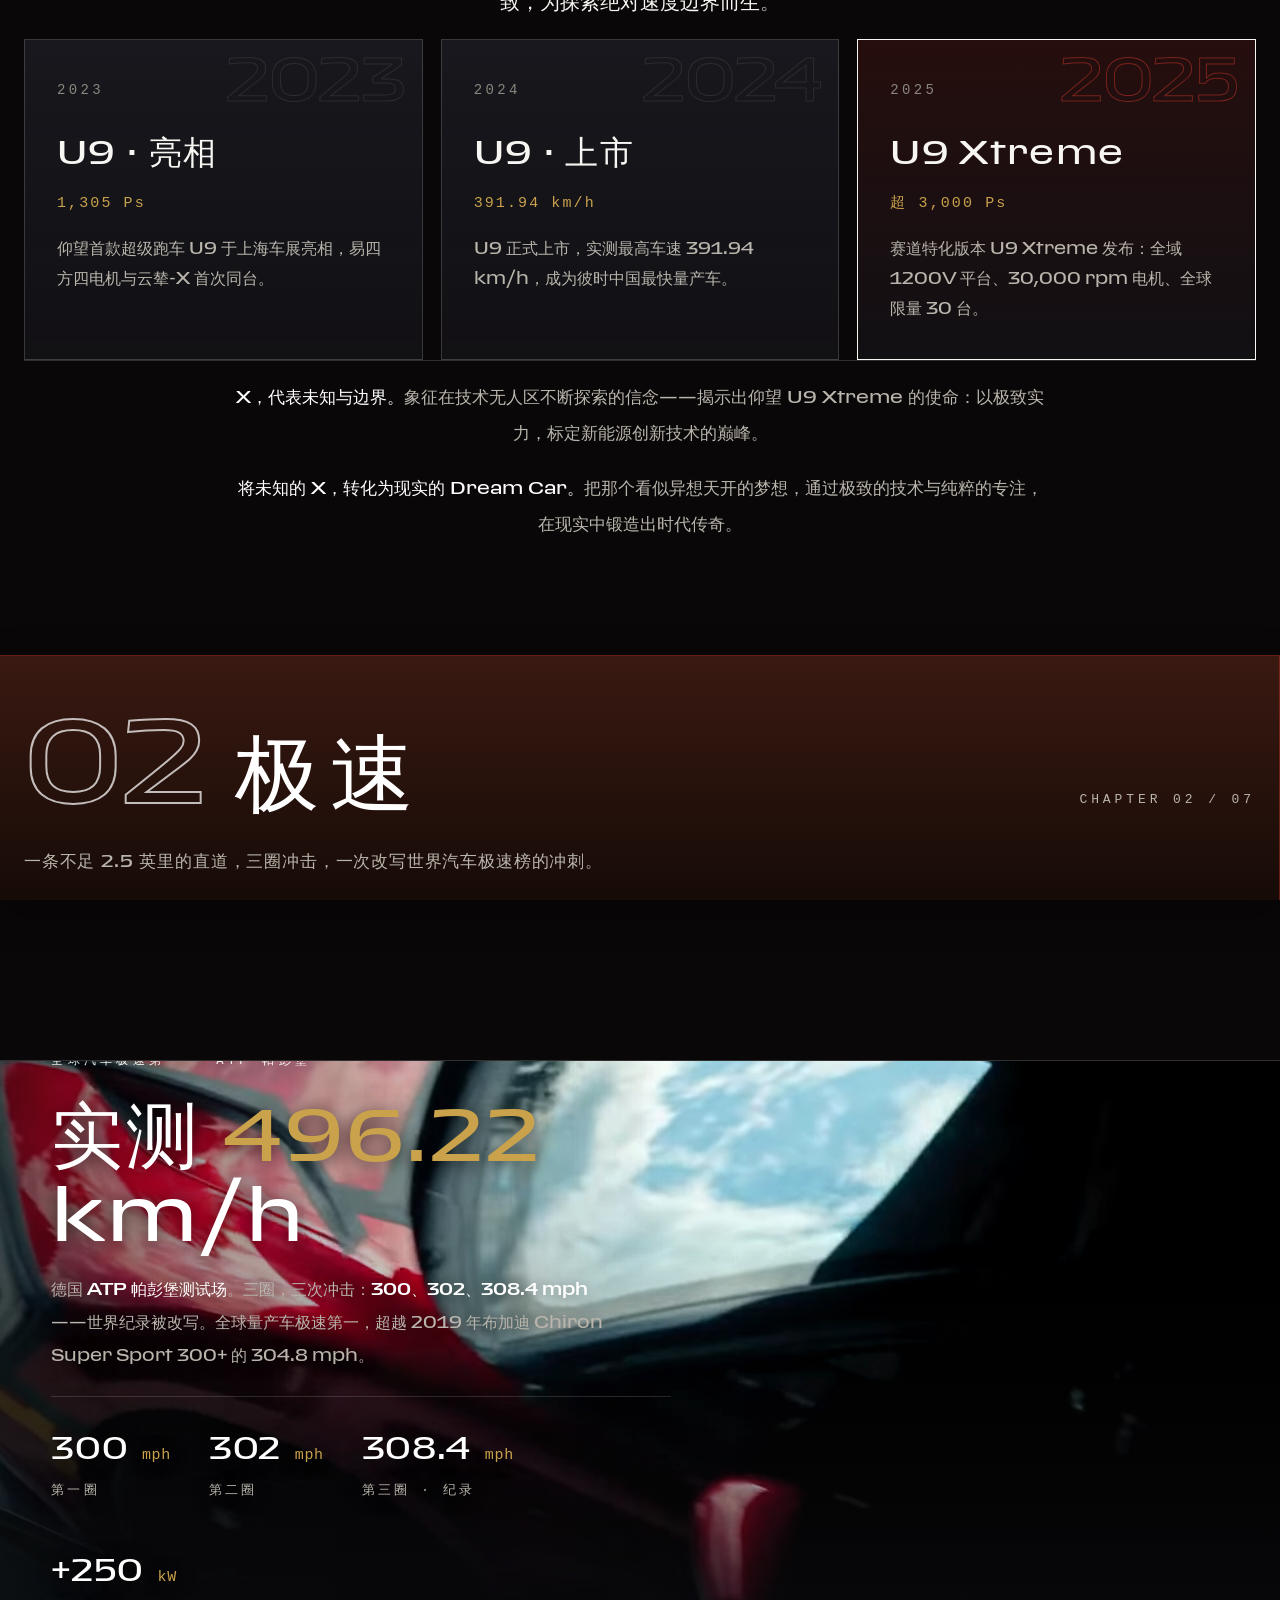
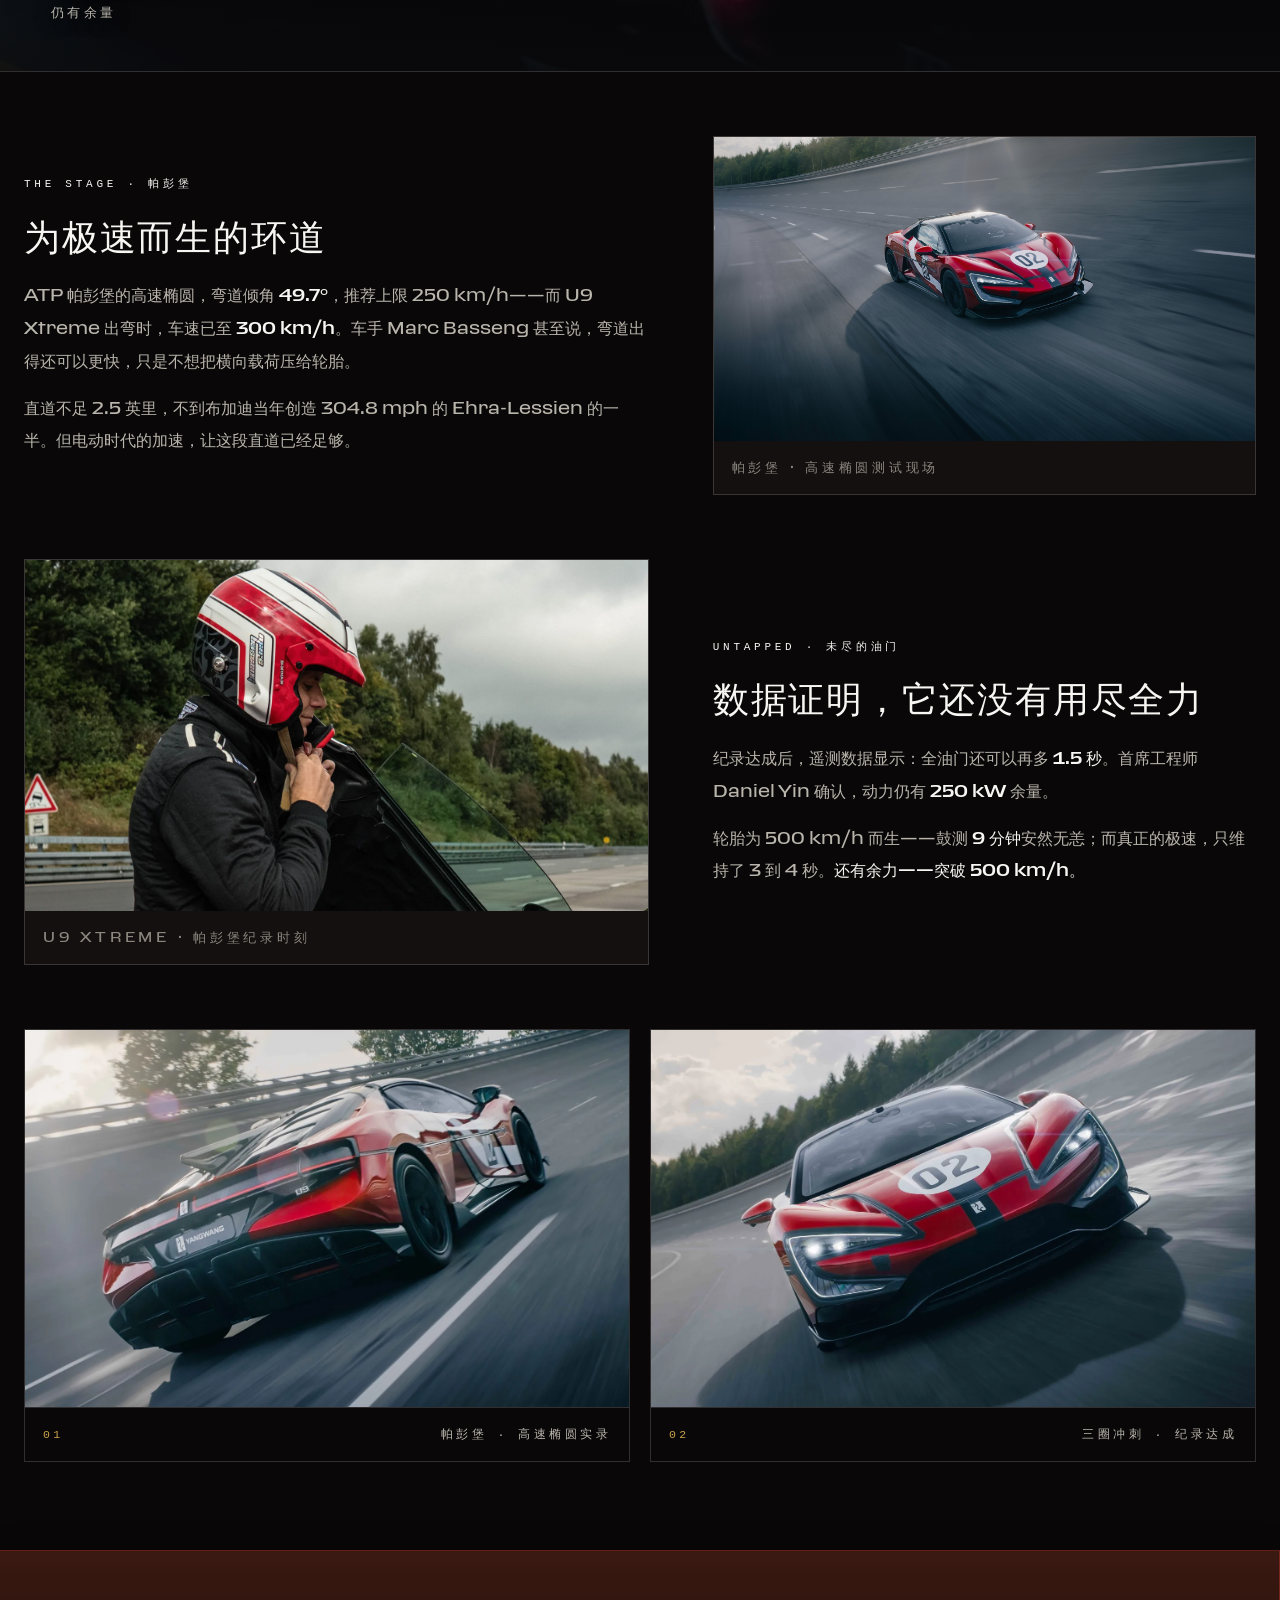
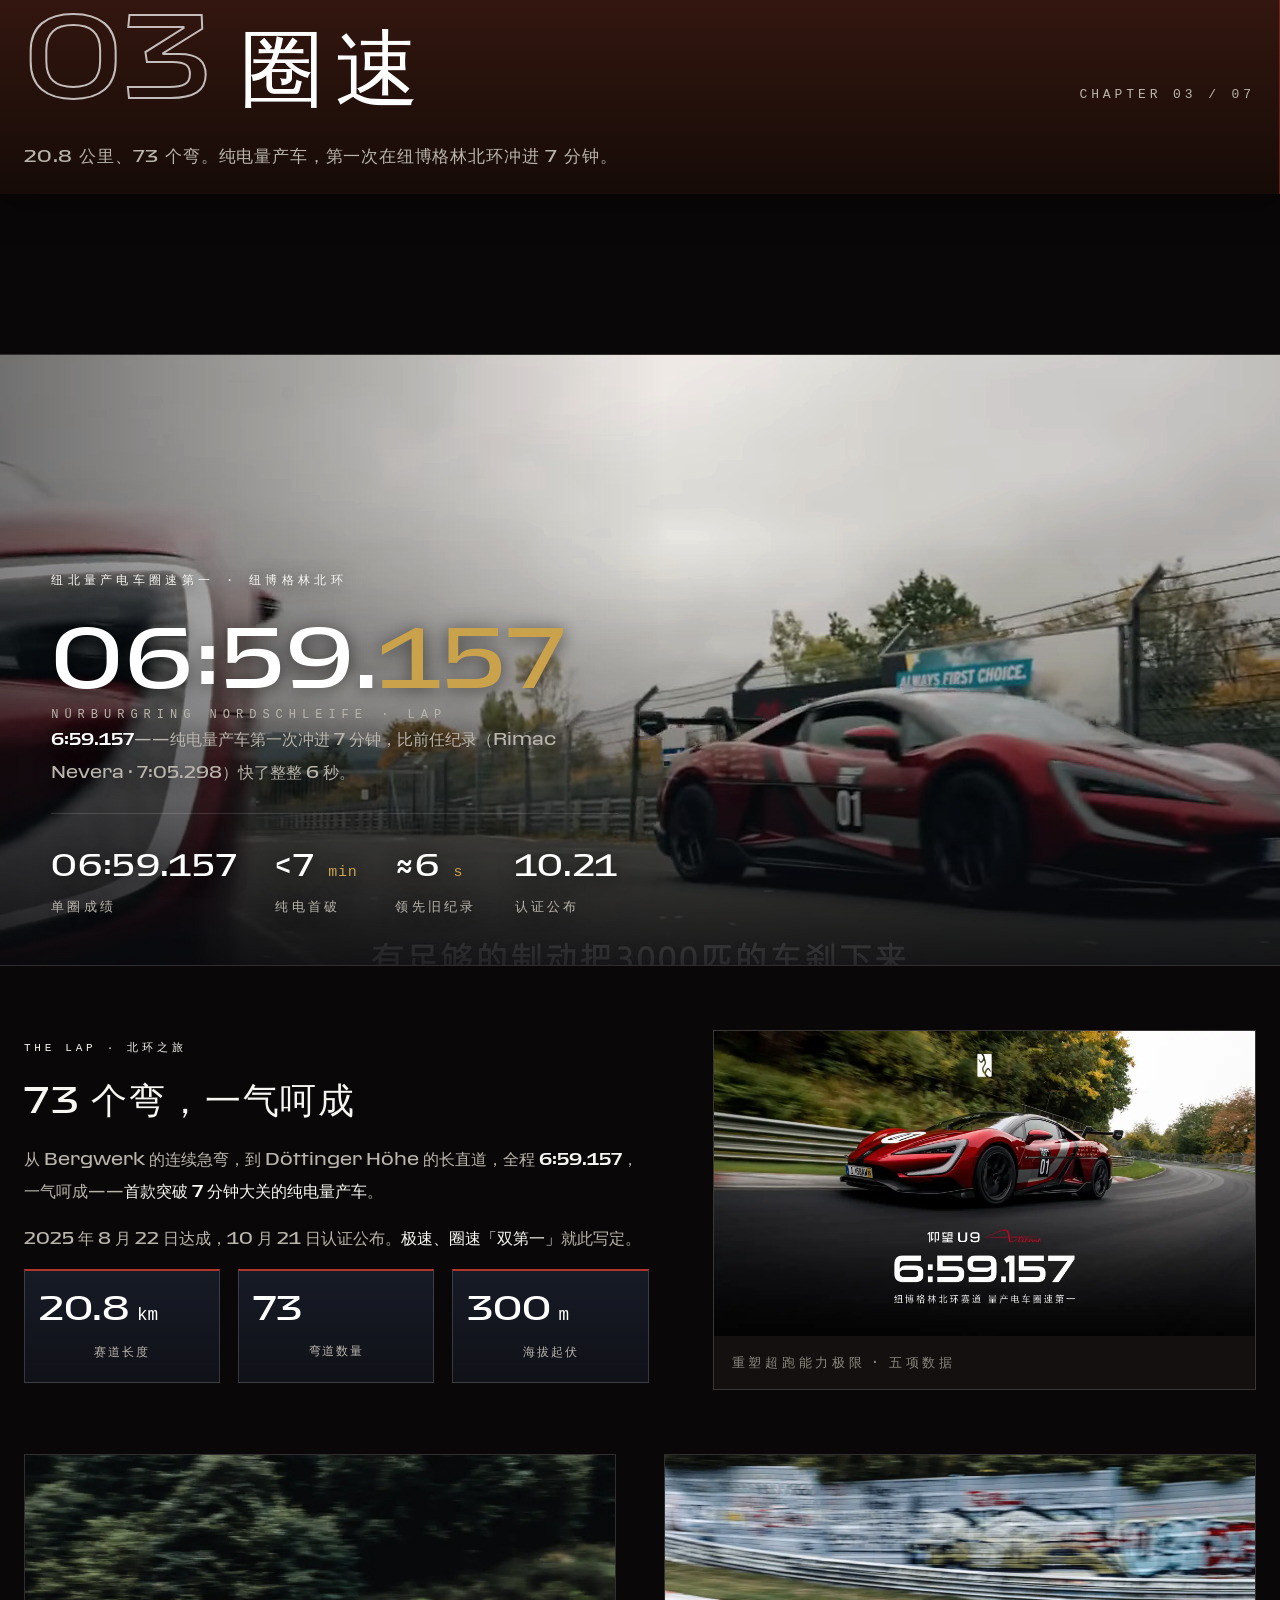
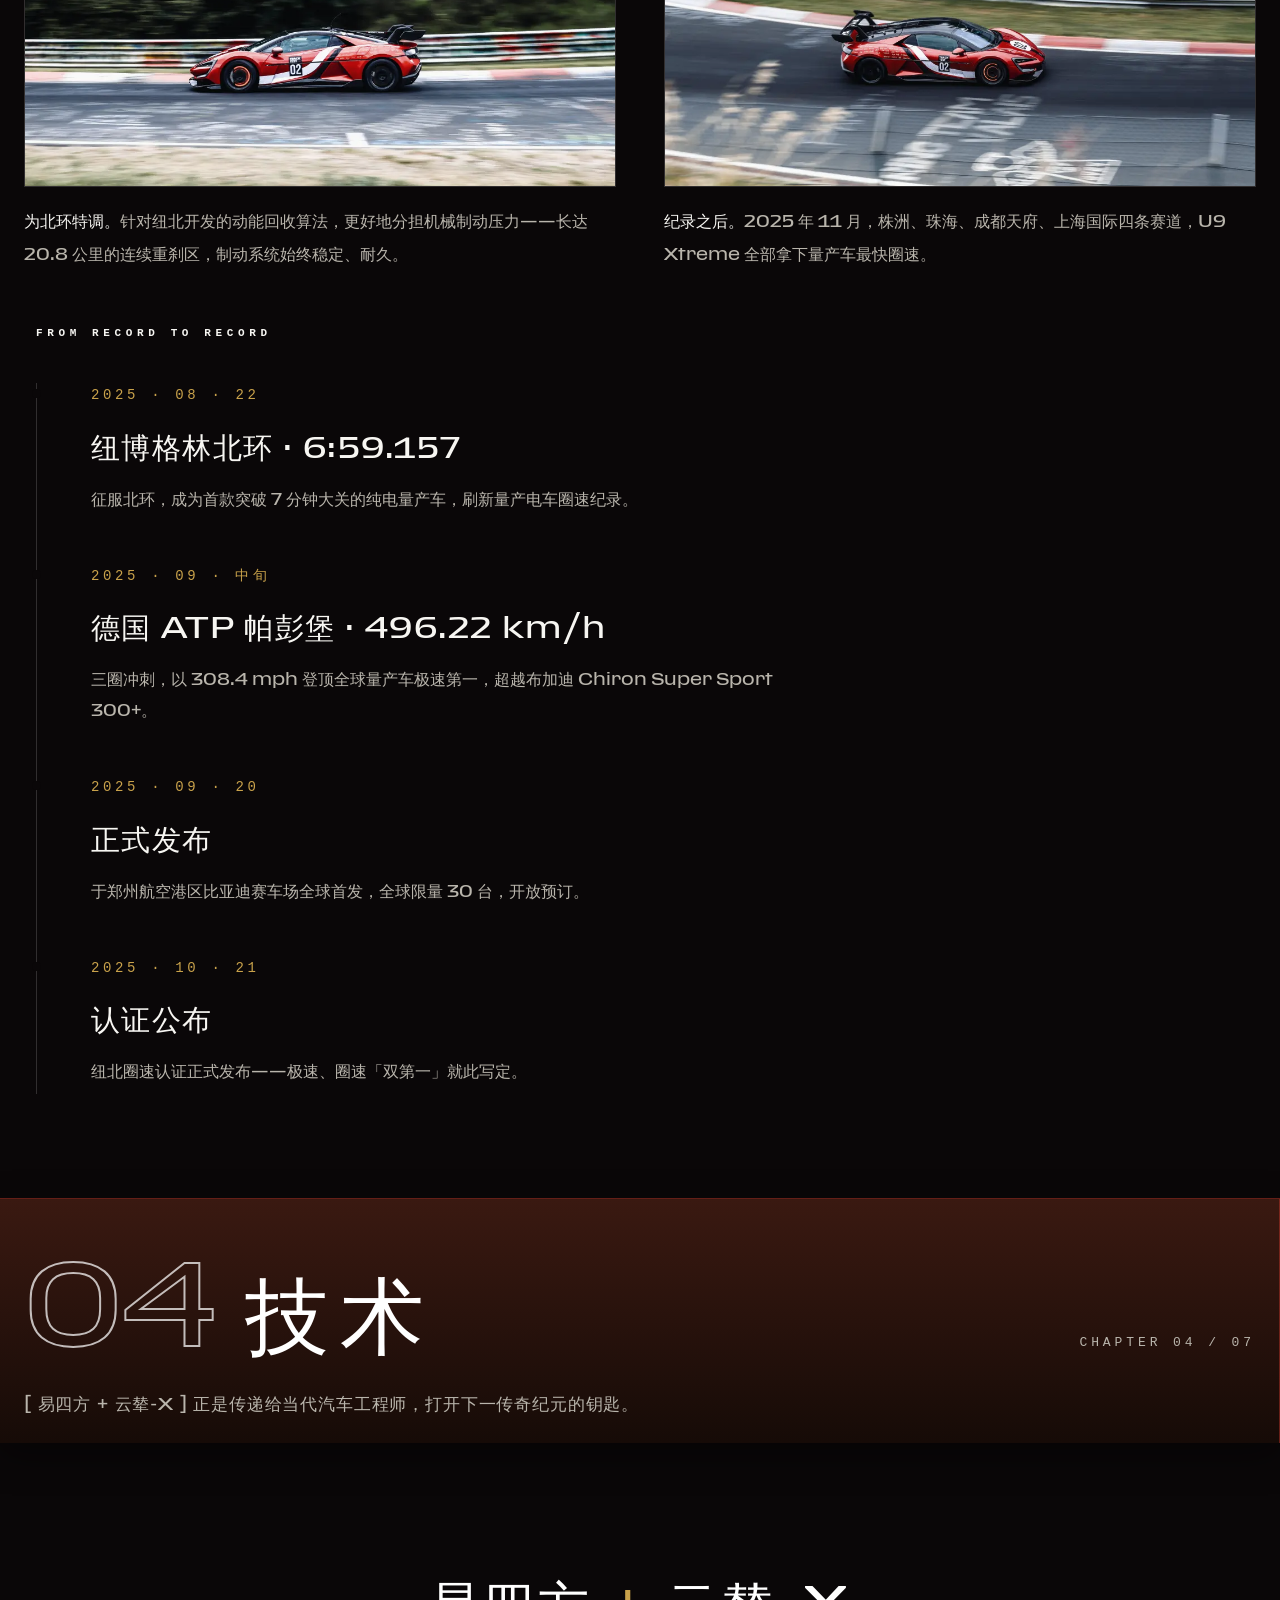
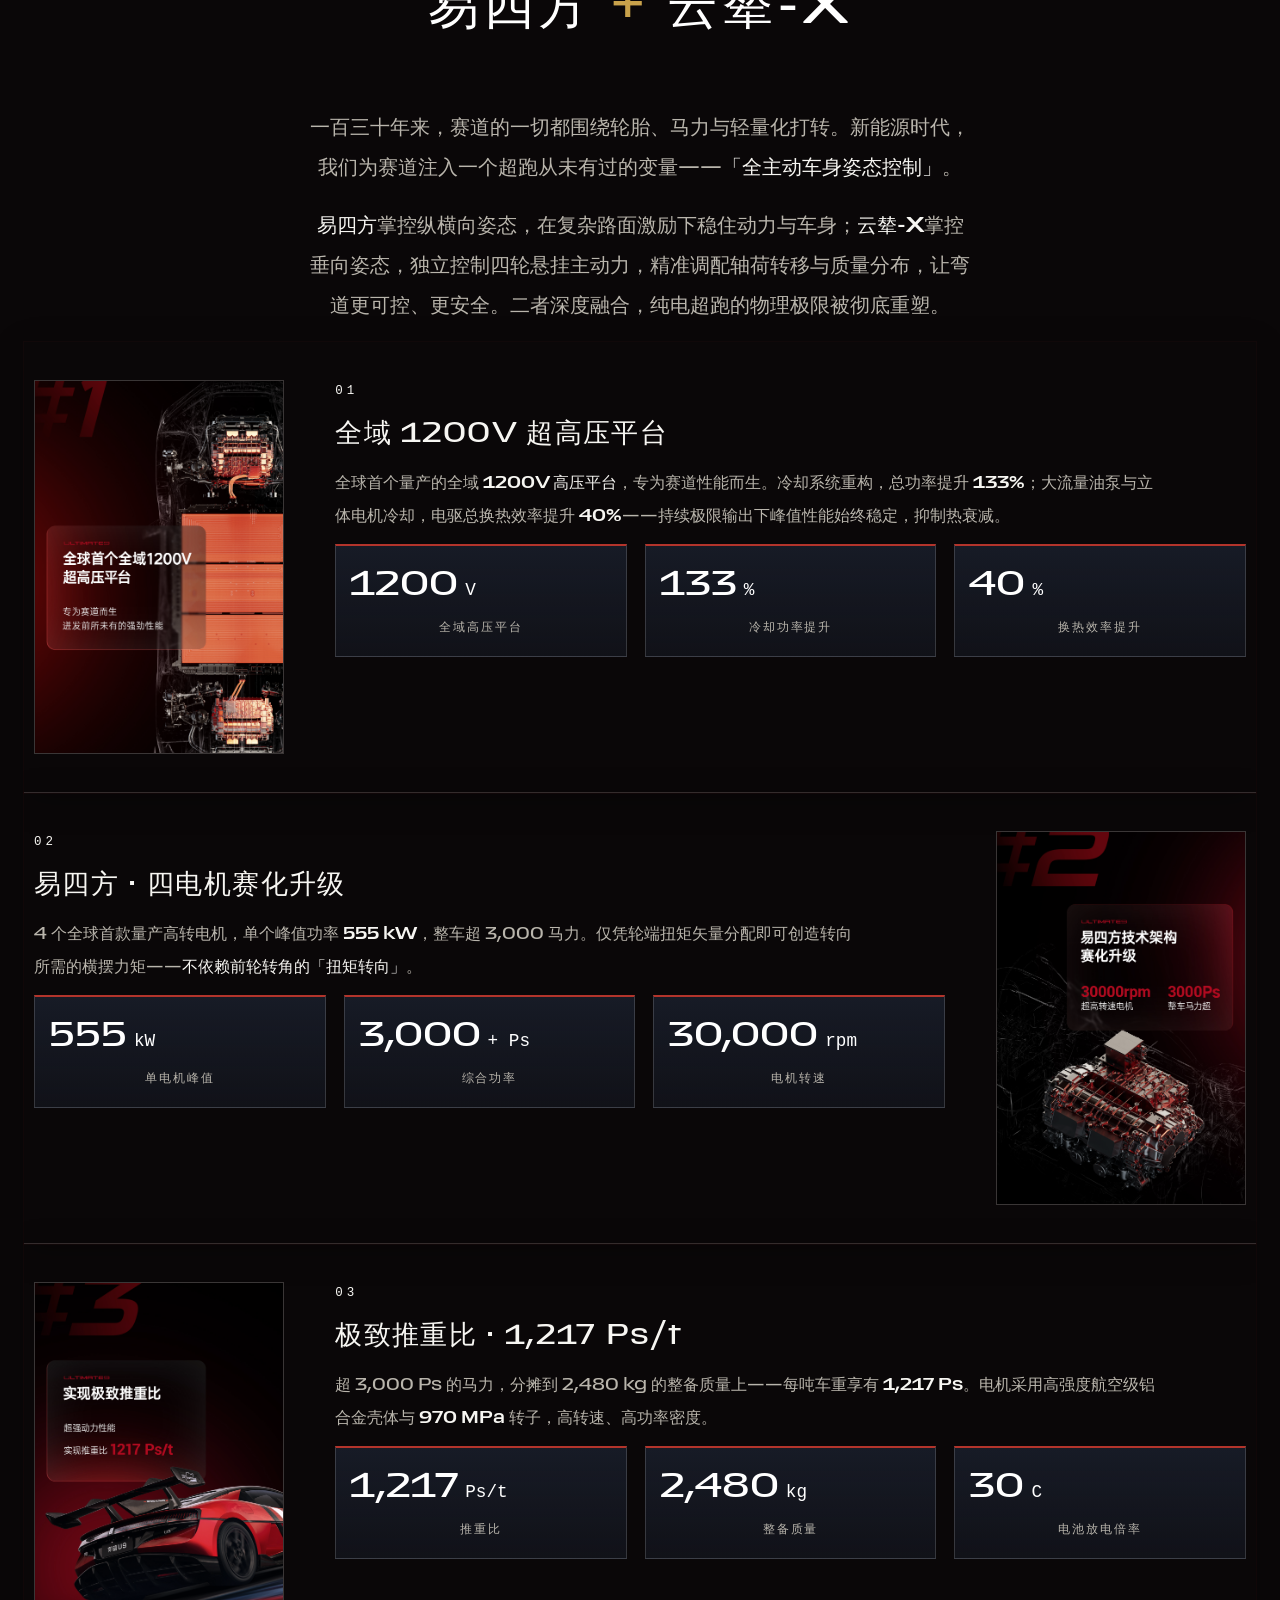
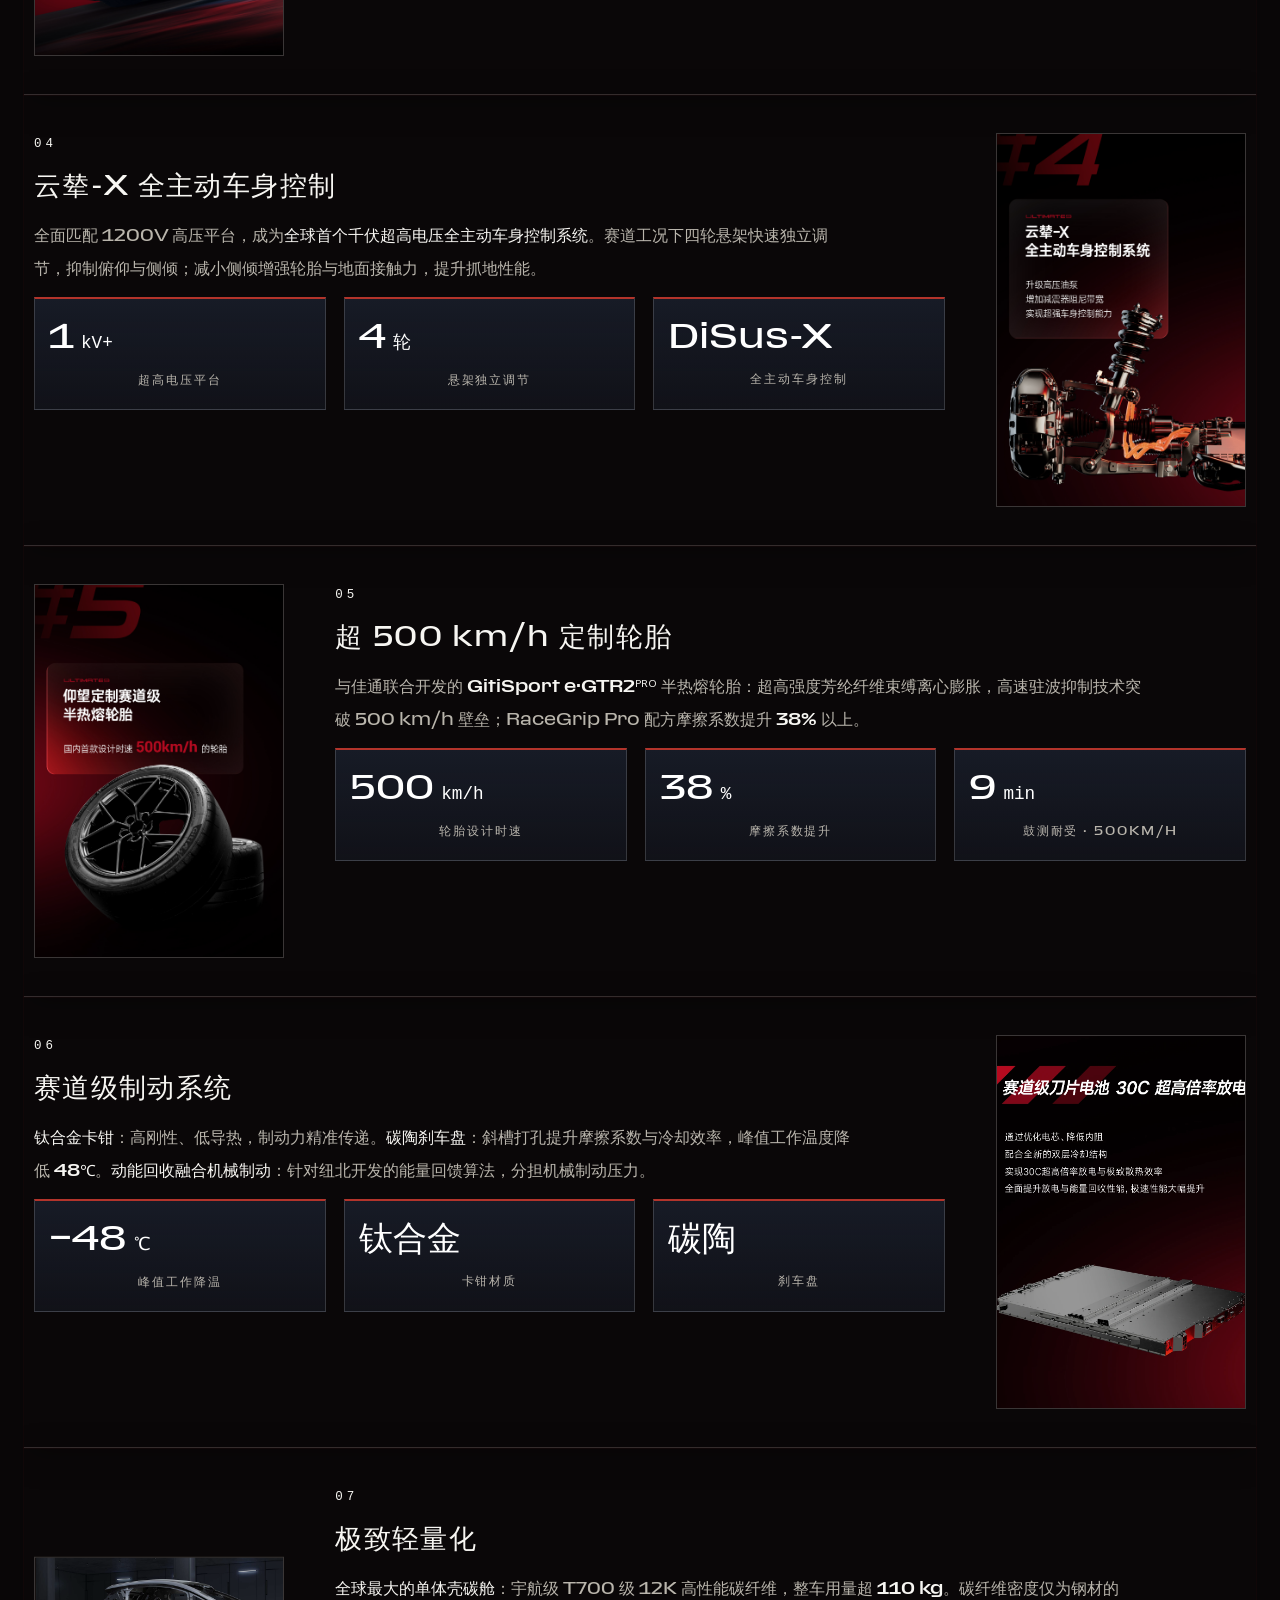
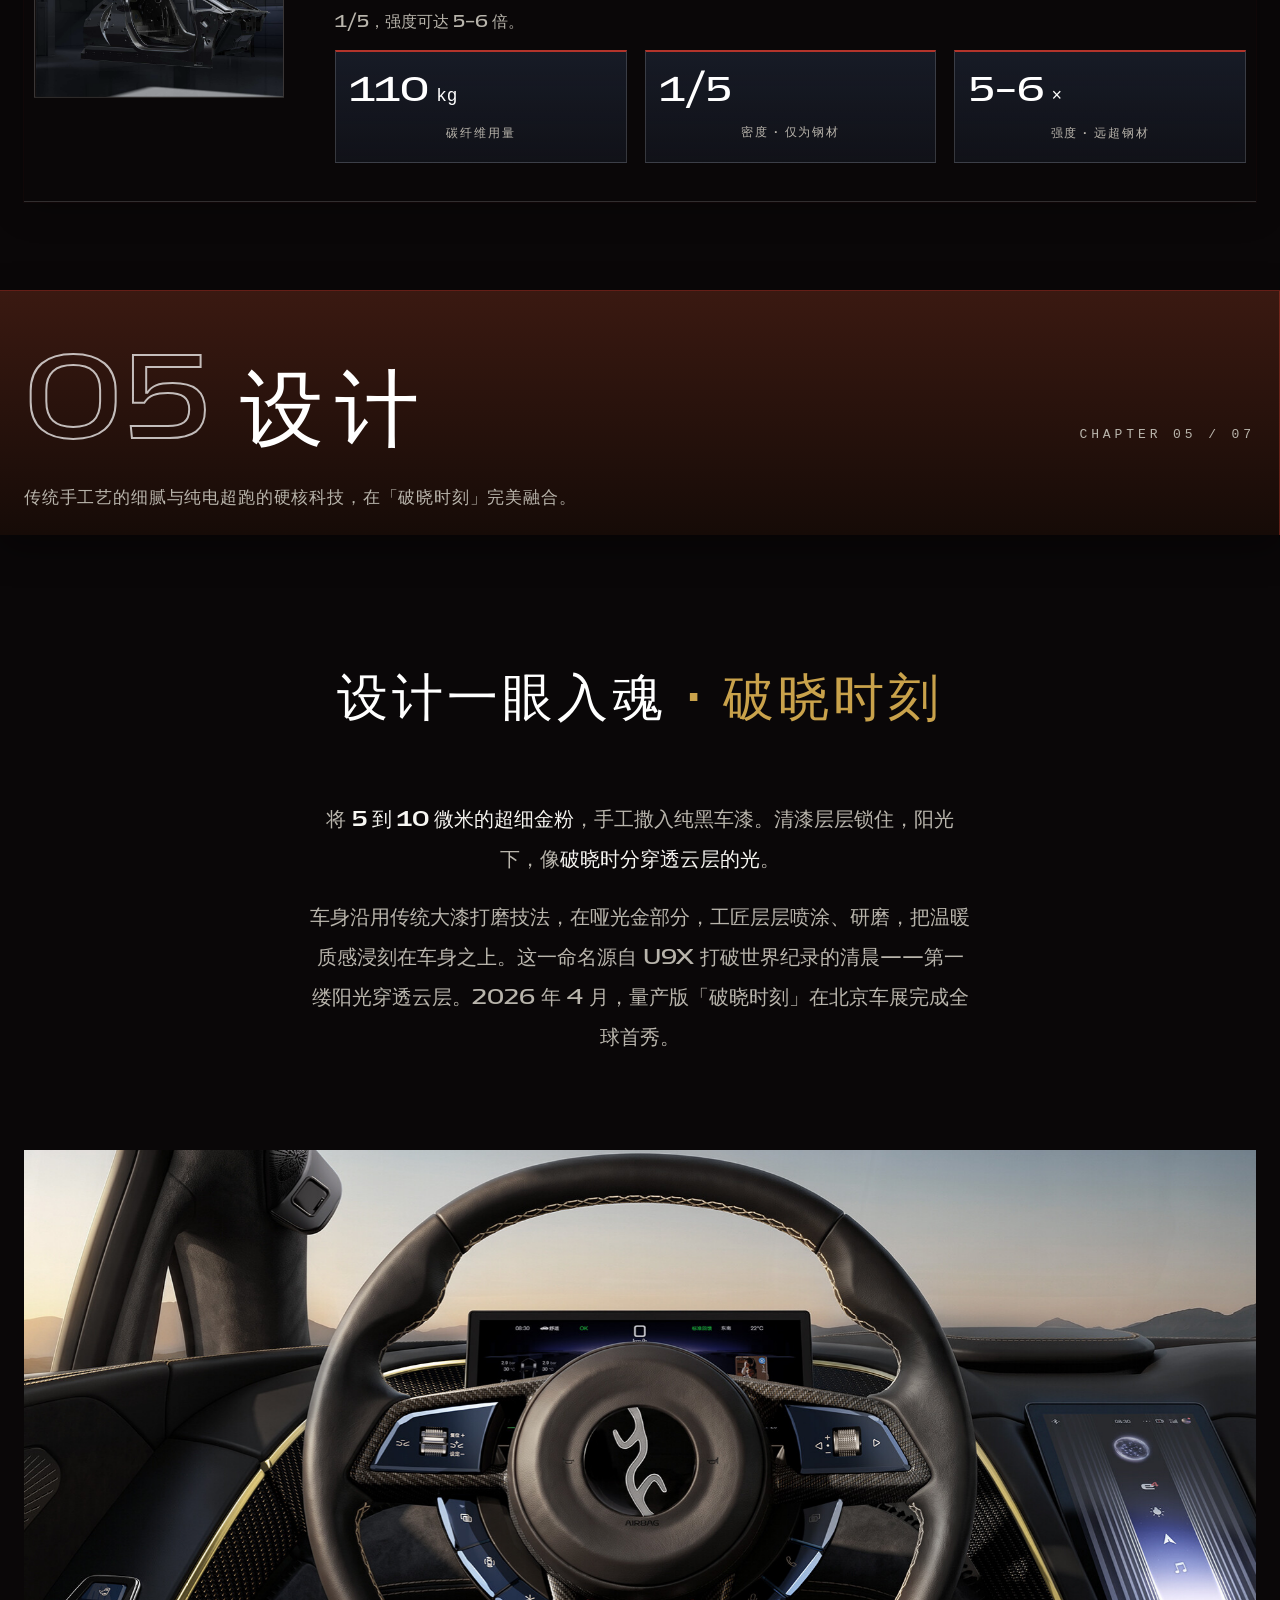
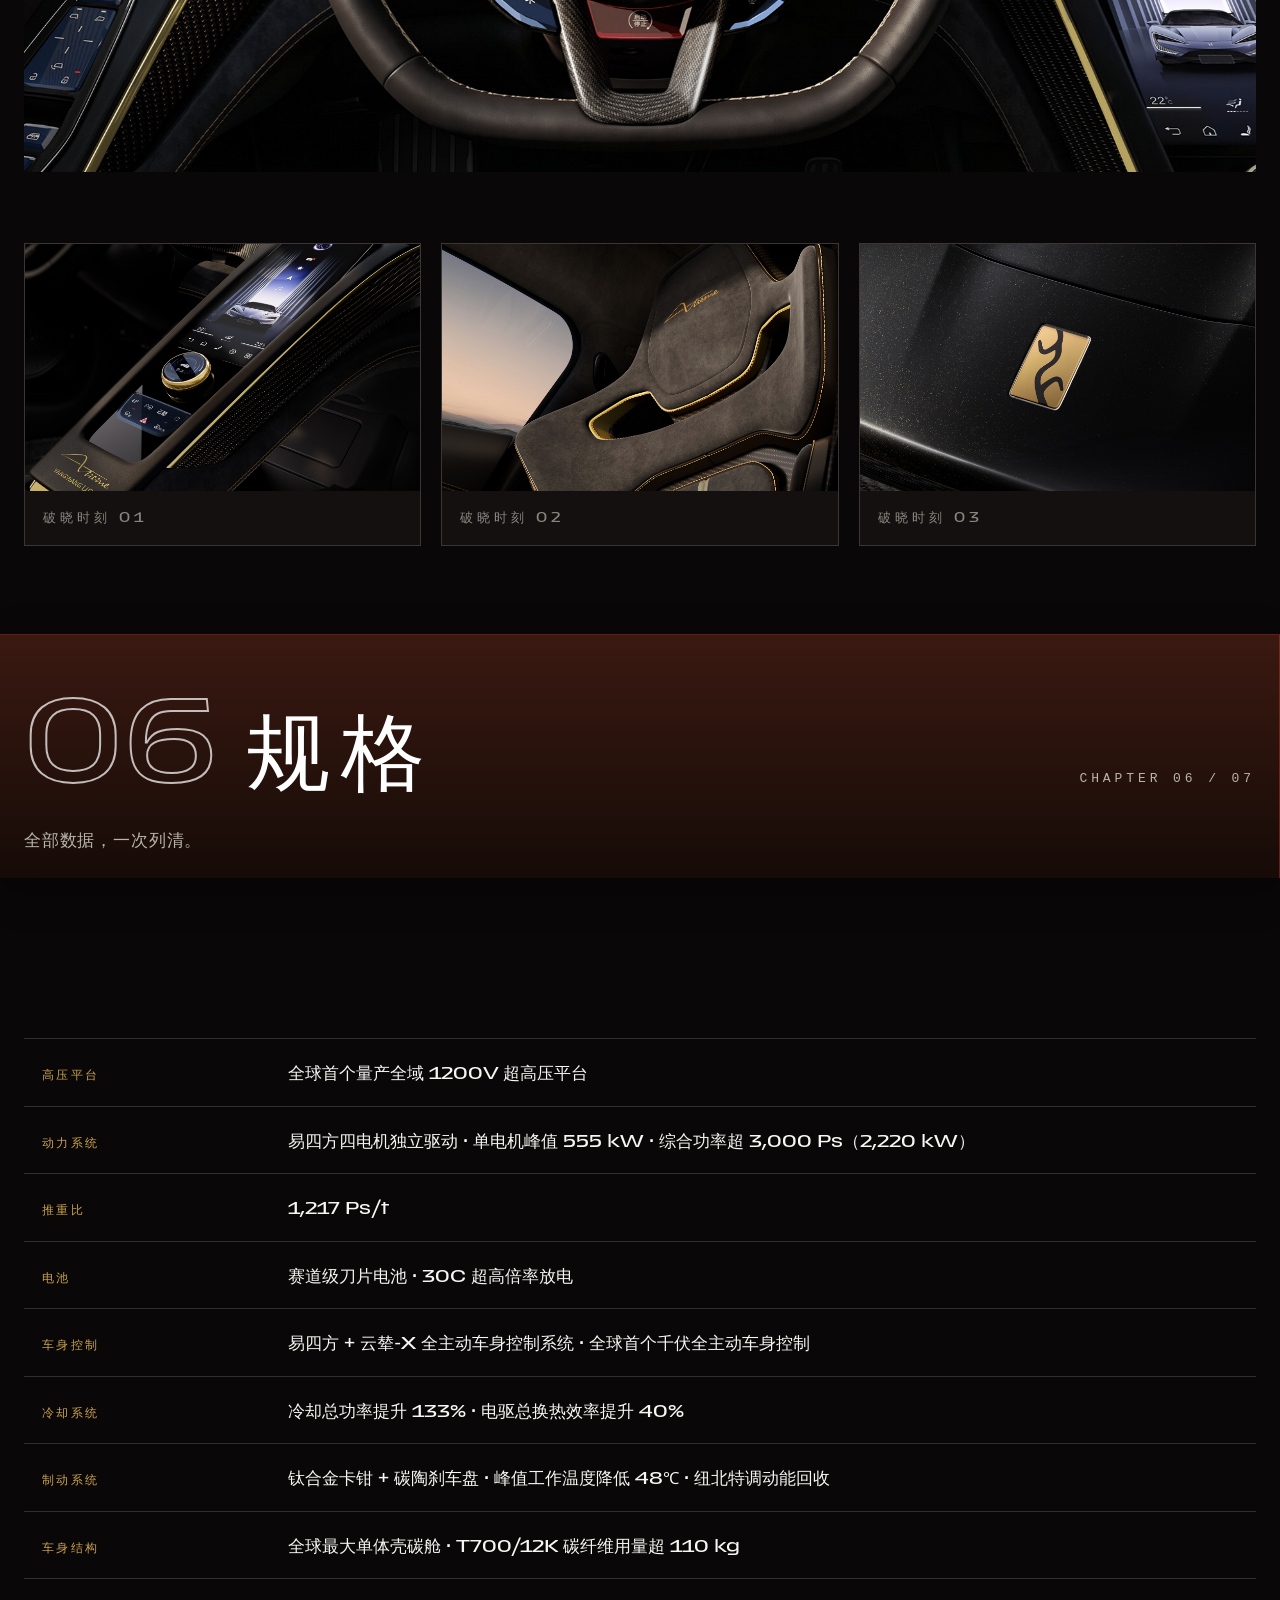
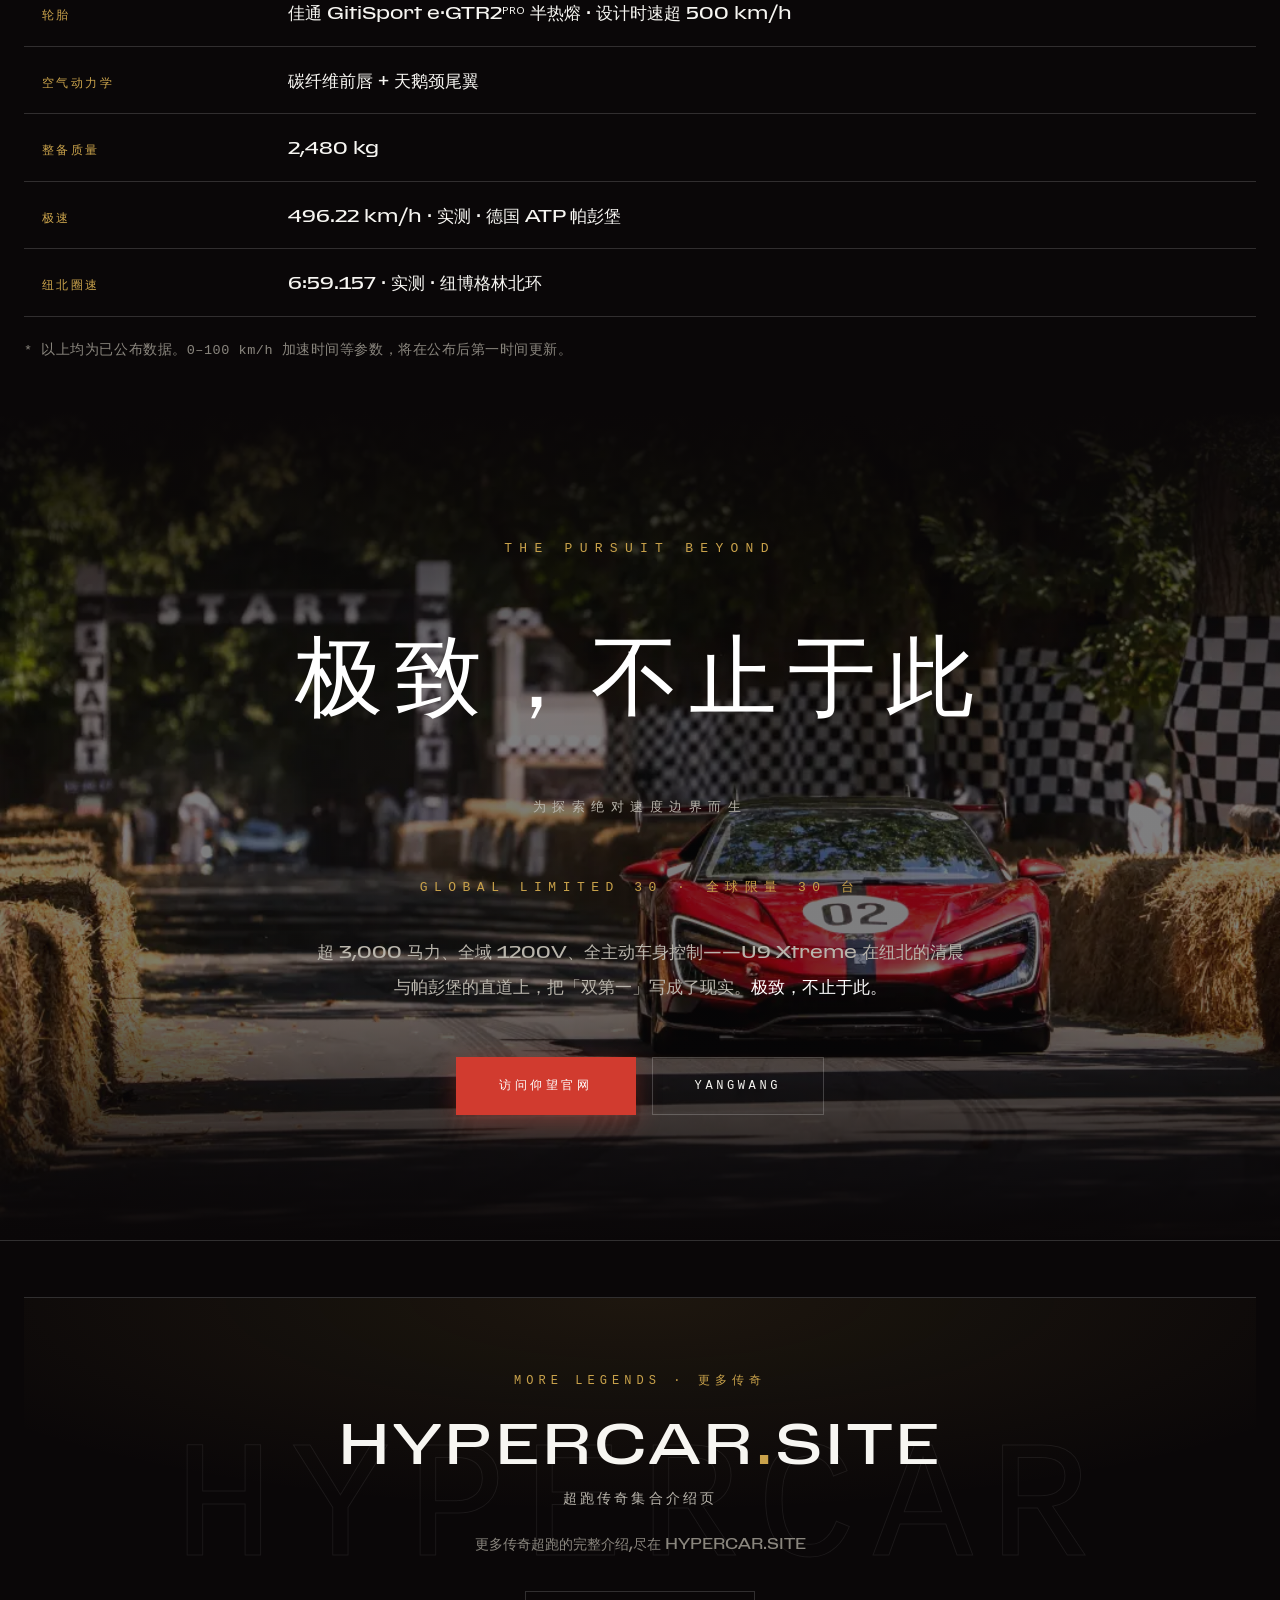
==== commit 4ddc6d57: "引导文案:车型列举改为'更多'" ====
--- a/index.html
+++ b/index.html
@@ -508,7 +508,7 @@
         <p class="footer__portal-kicker mono">MORE LEGENDS · 更多传奇</p>
         <p class="footer__portal-title">HYPERCAR<span class="footer__portal-dot">.</span>SITE</p>
         <p class="footer__portal-sub">超跑传奇集合介绍页</p>
-        <p class="footer__portal-desc">Bugatti Tourbillon · Ferrari F80 · YANGWANG U9 Xtreme 等传奇超跑的完整介绍,尽在 HYPERCAR.SITE</p>
+        <p class="footer__portal-desc">更多传奇超跑的完整介绍,尽在 HYPERCAR.SITE</p>
         <a class="footer__portal-btn mono" href="https://www.hypercar.site" target="_blank" rel="noopener">前往 Hypercar →</a>
       </div>
     </div>
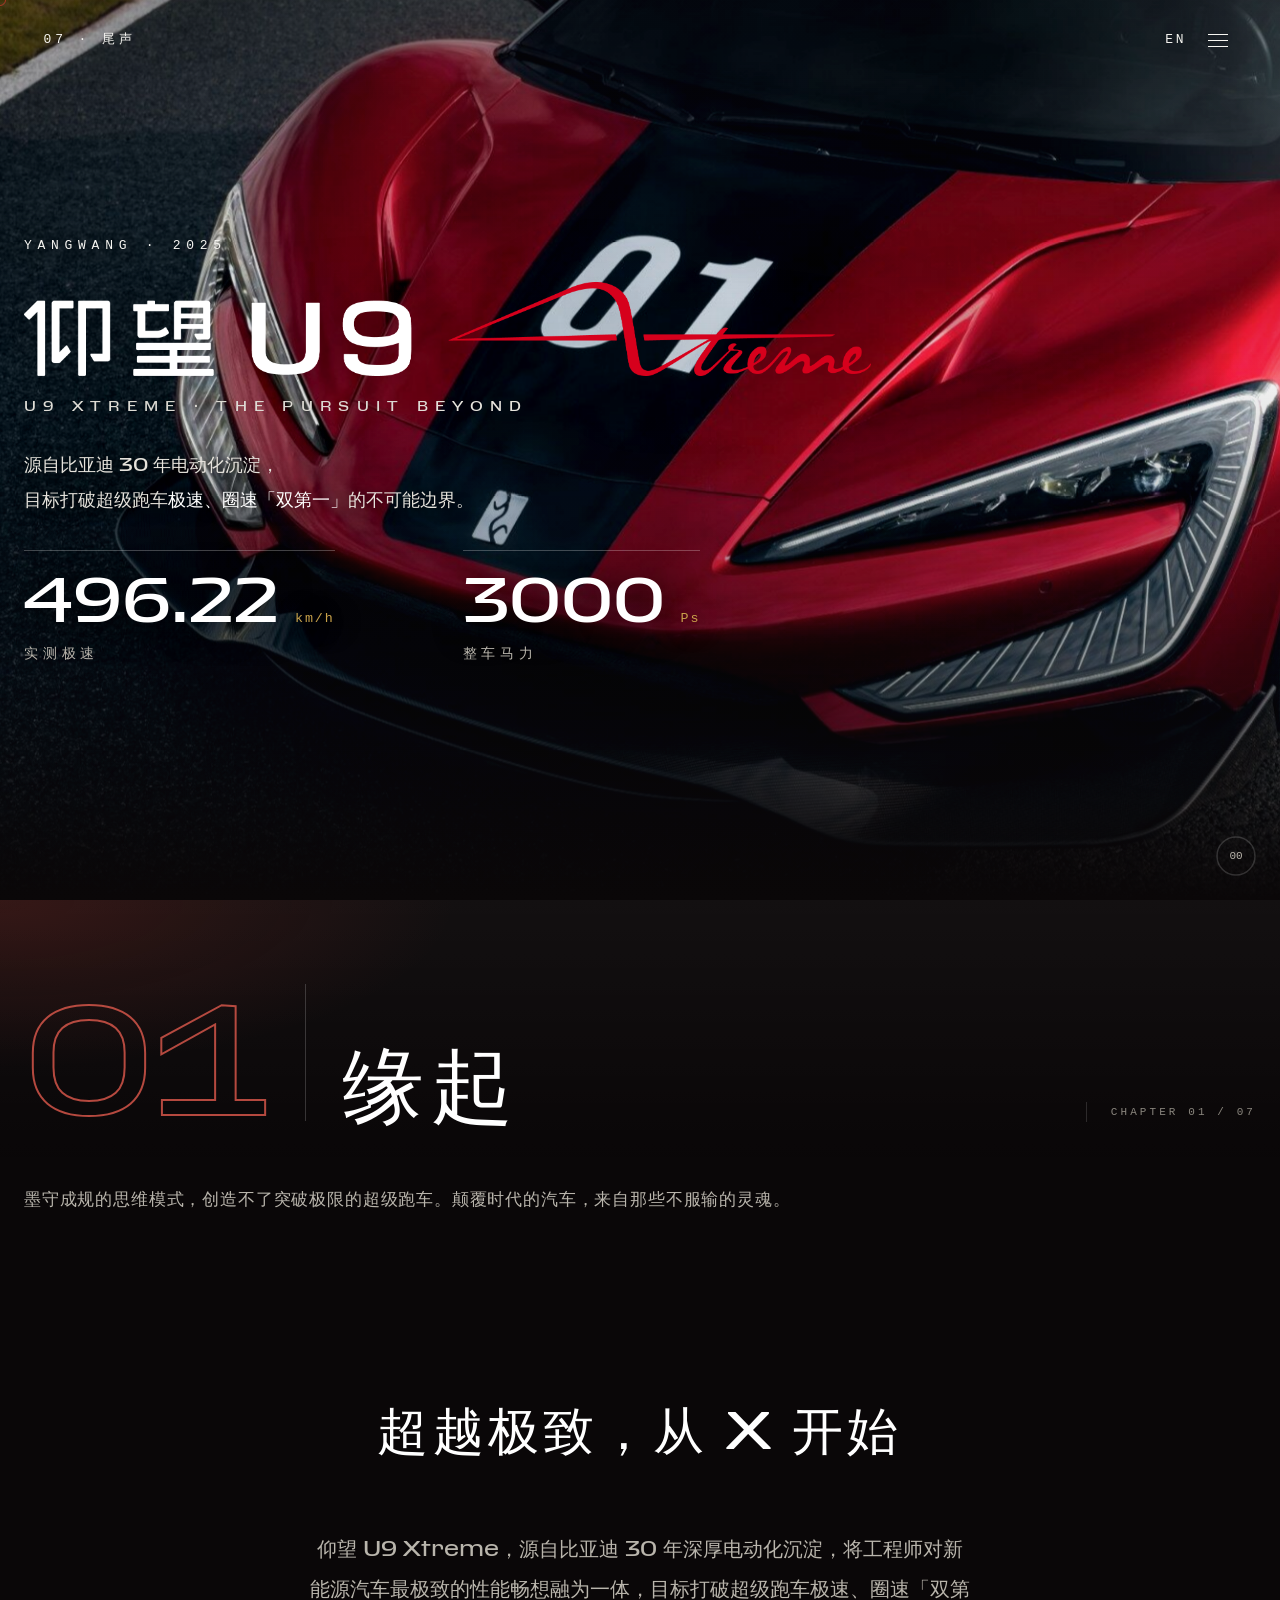
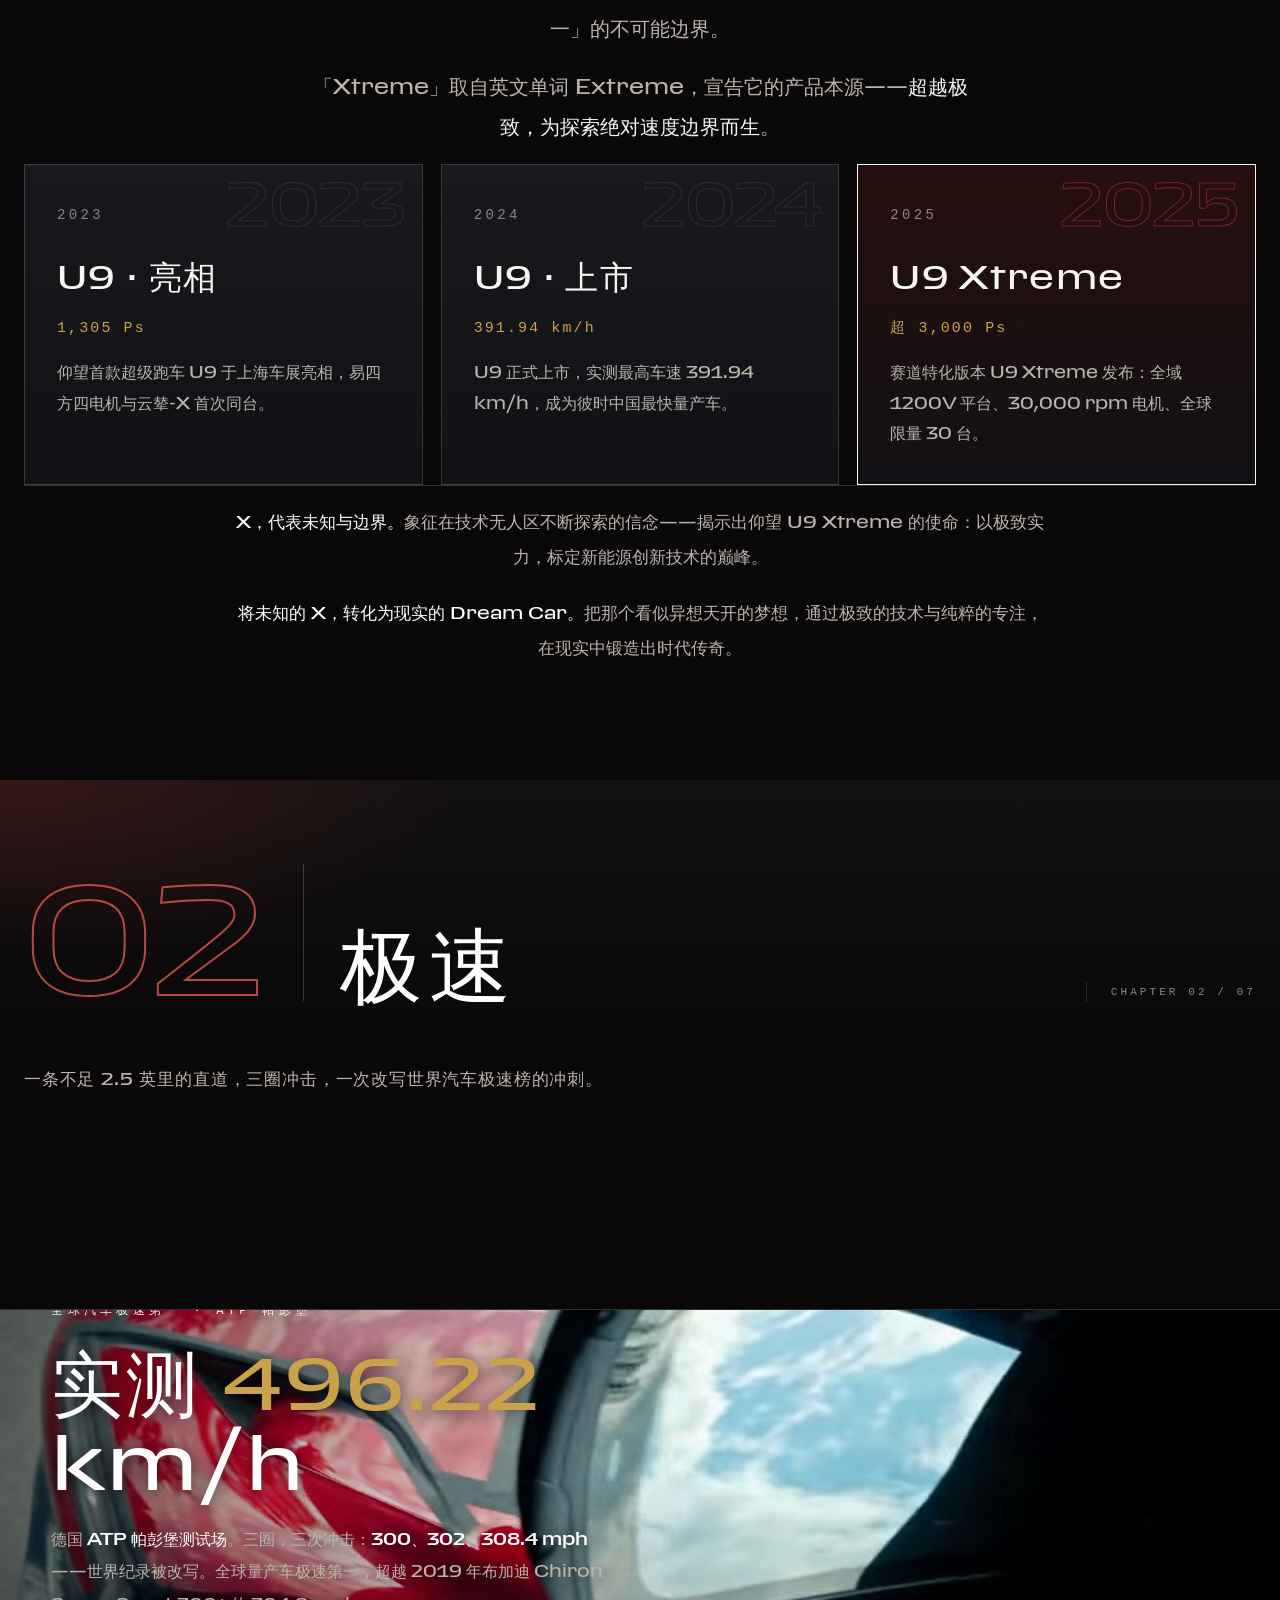
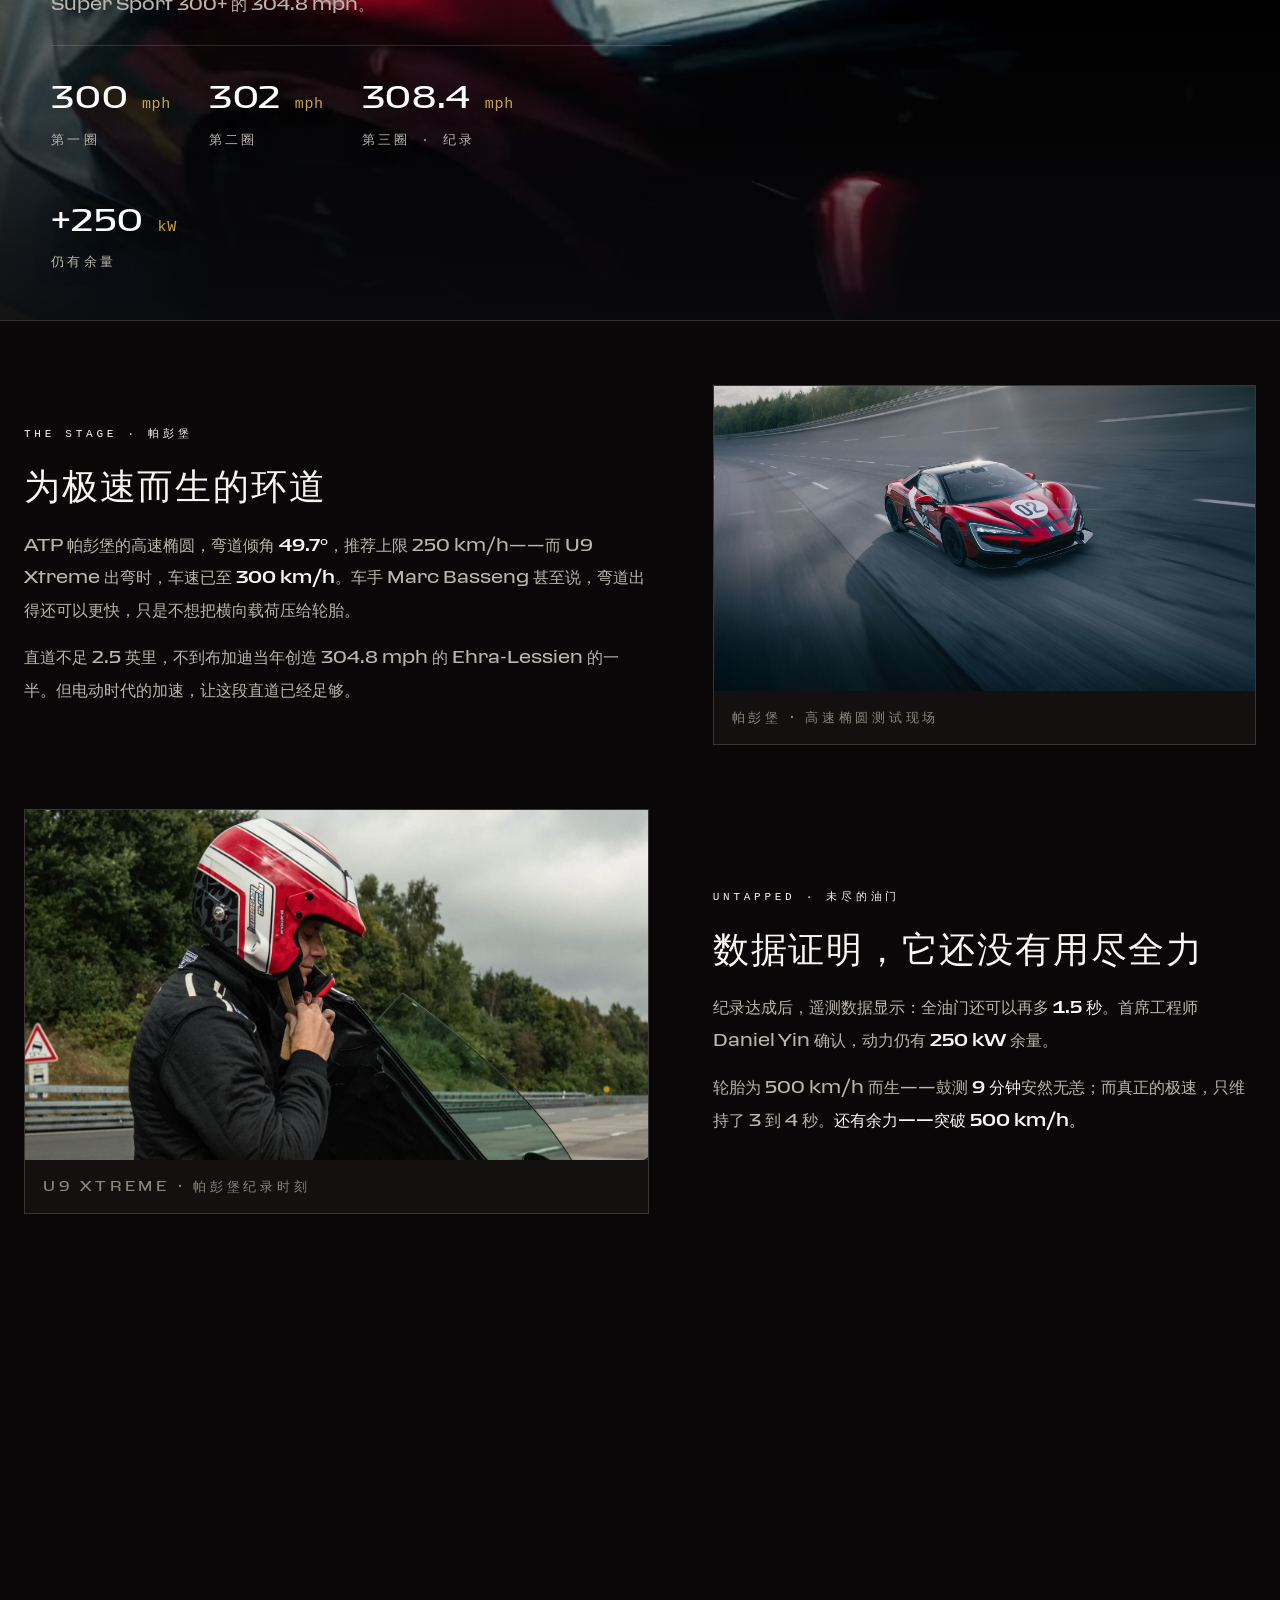
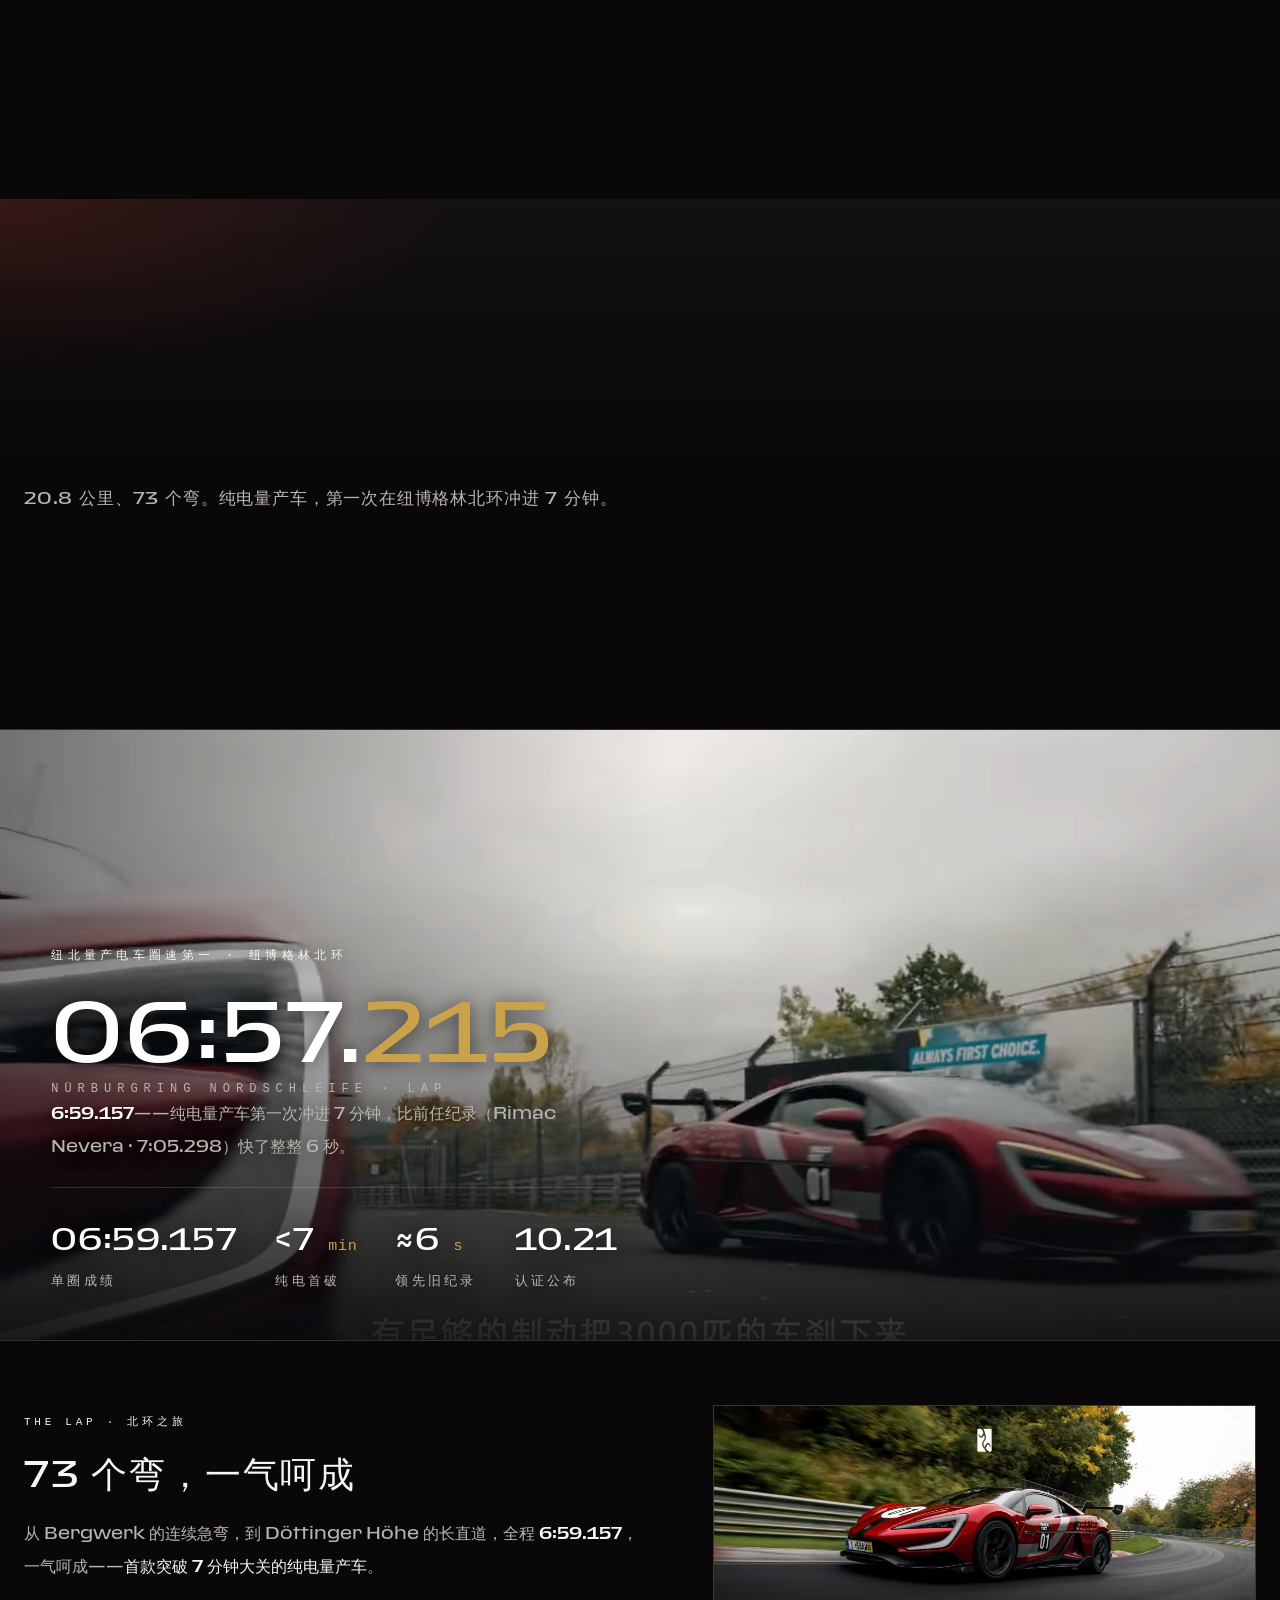
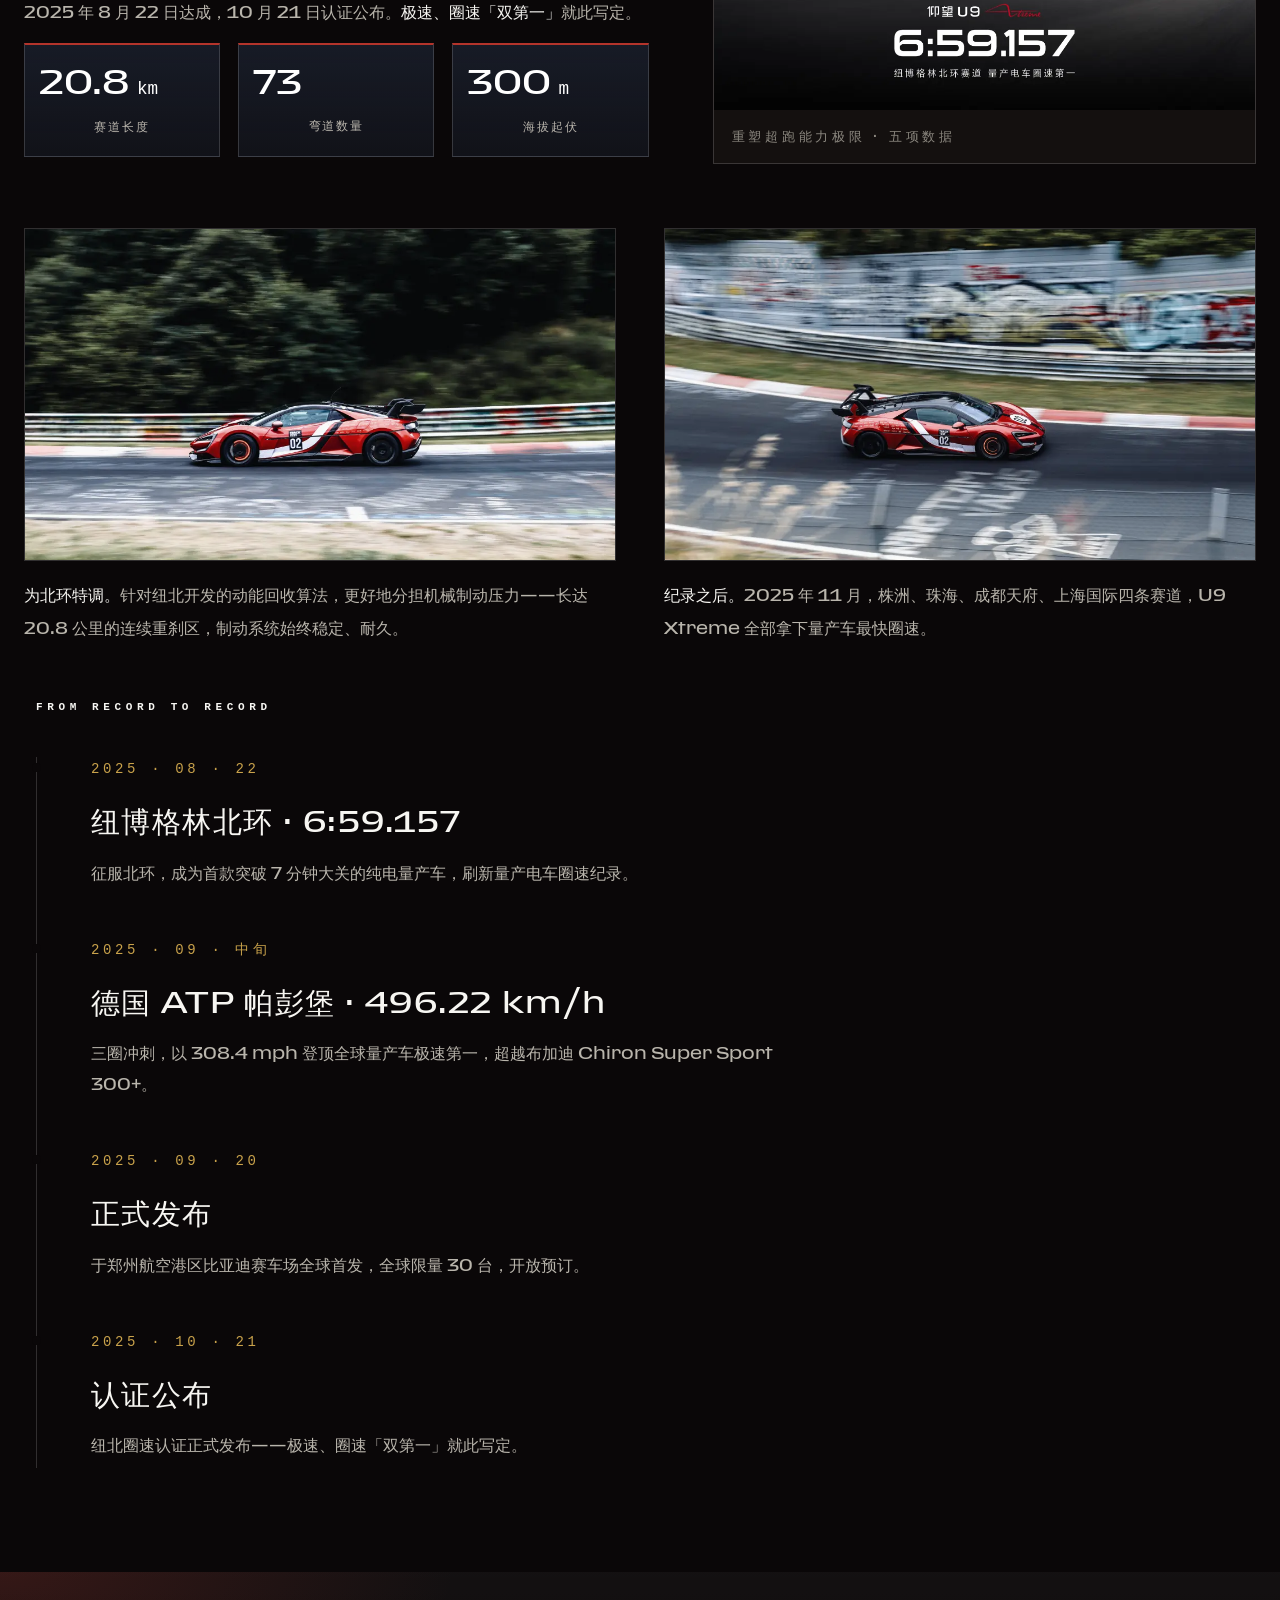
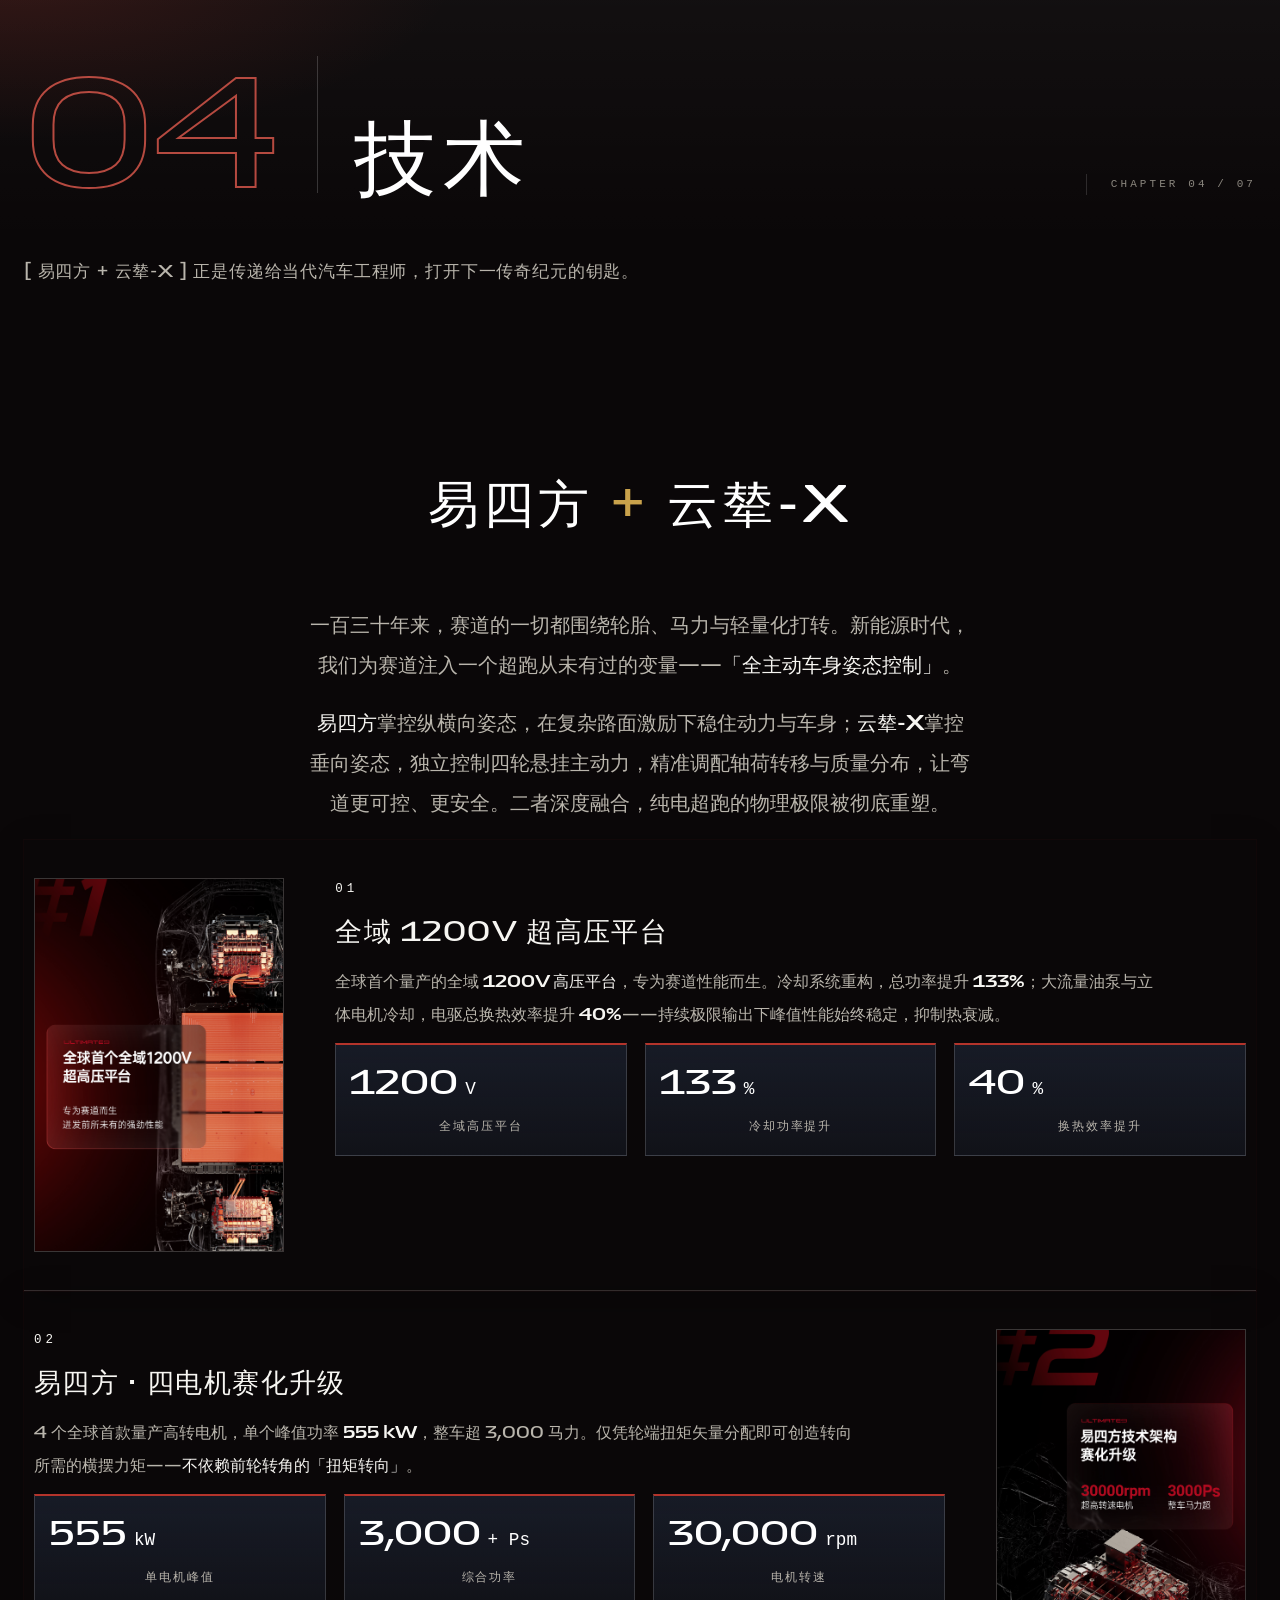
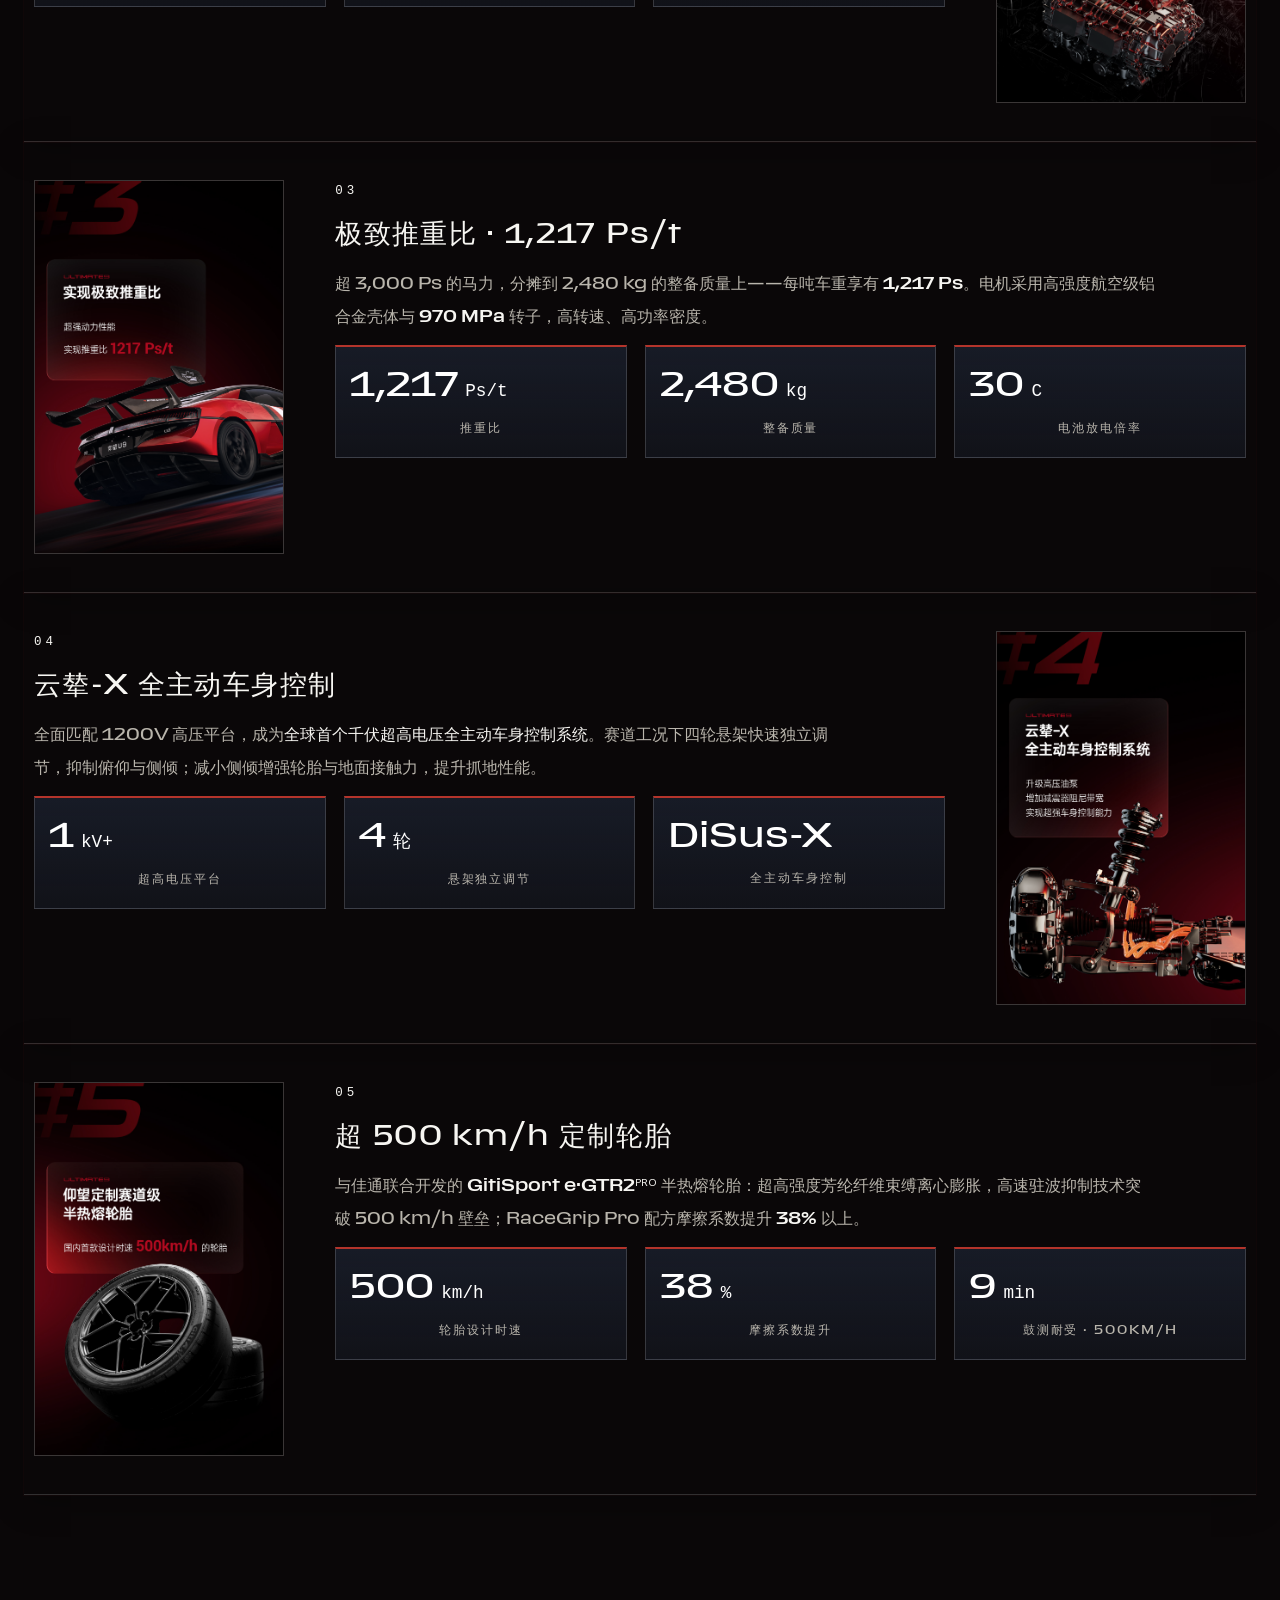
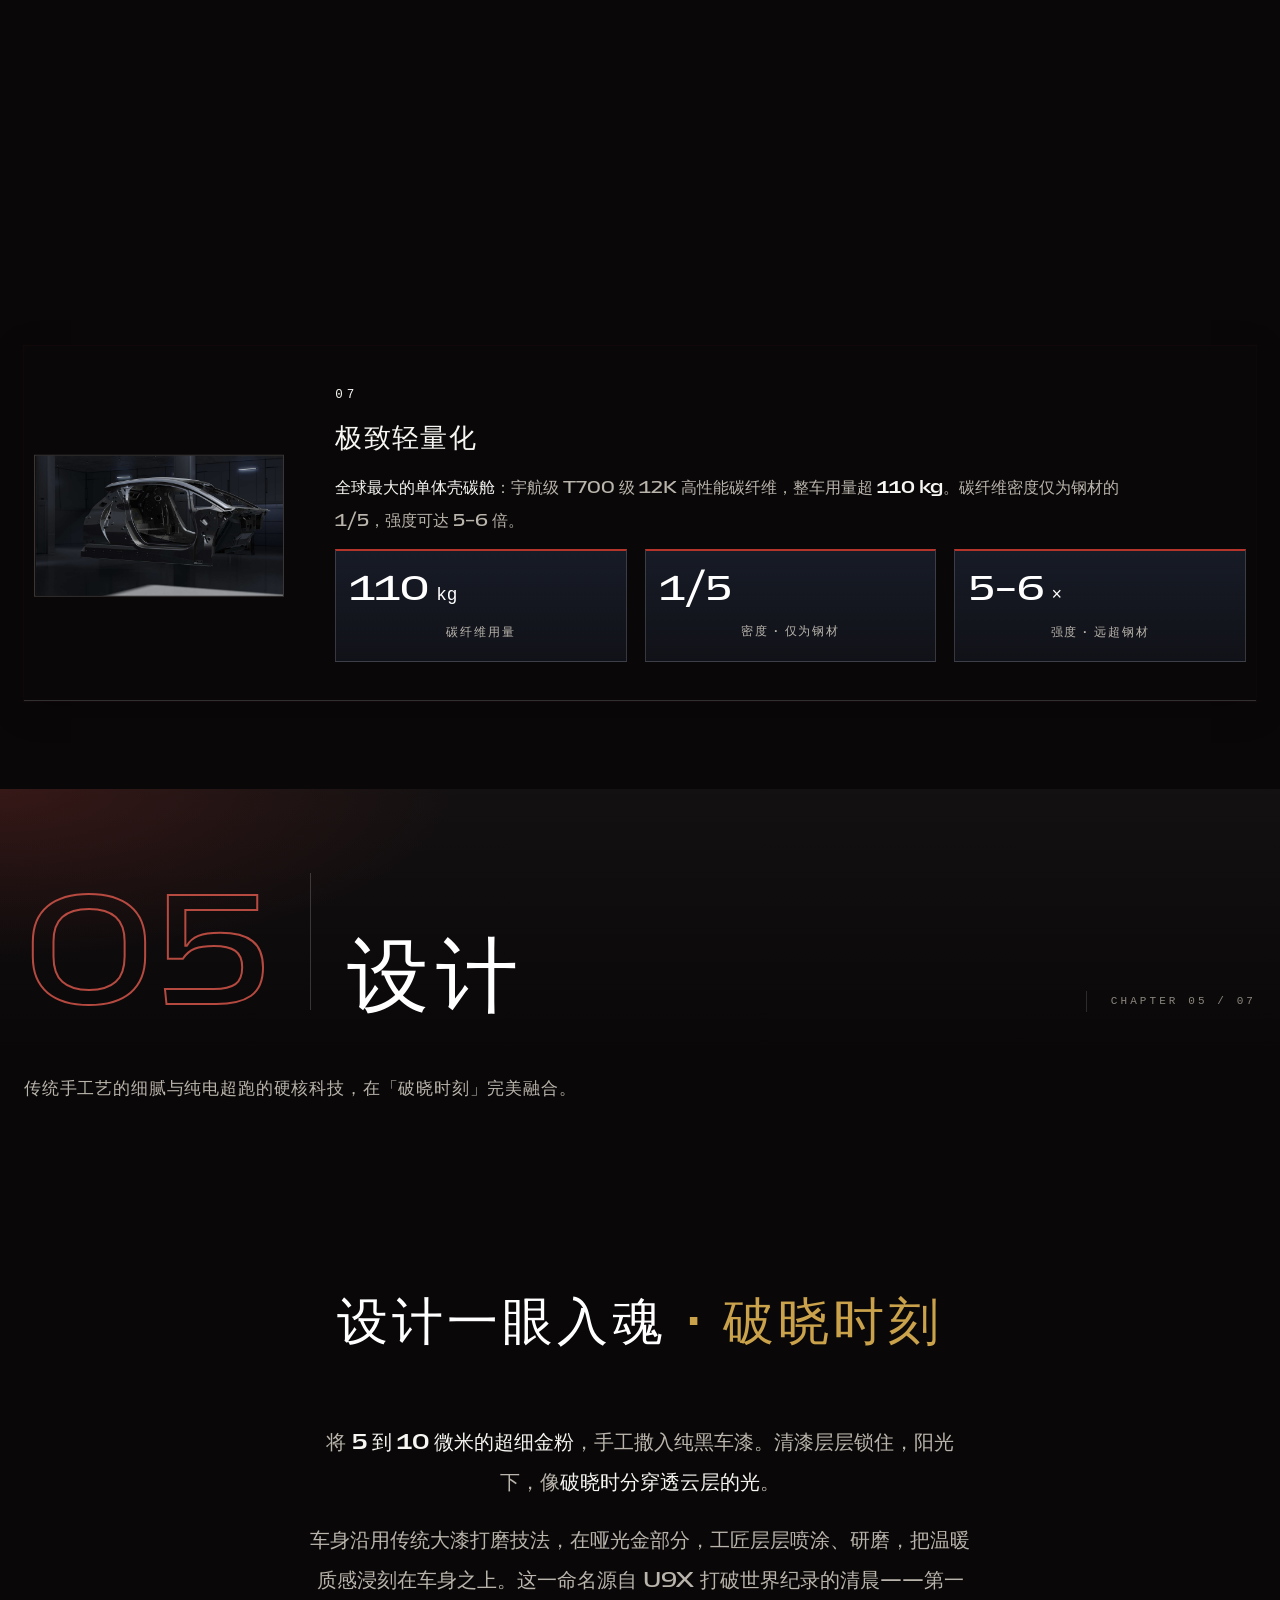
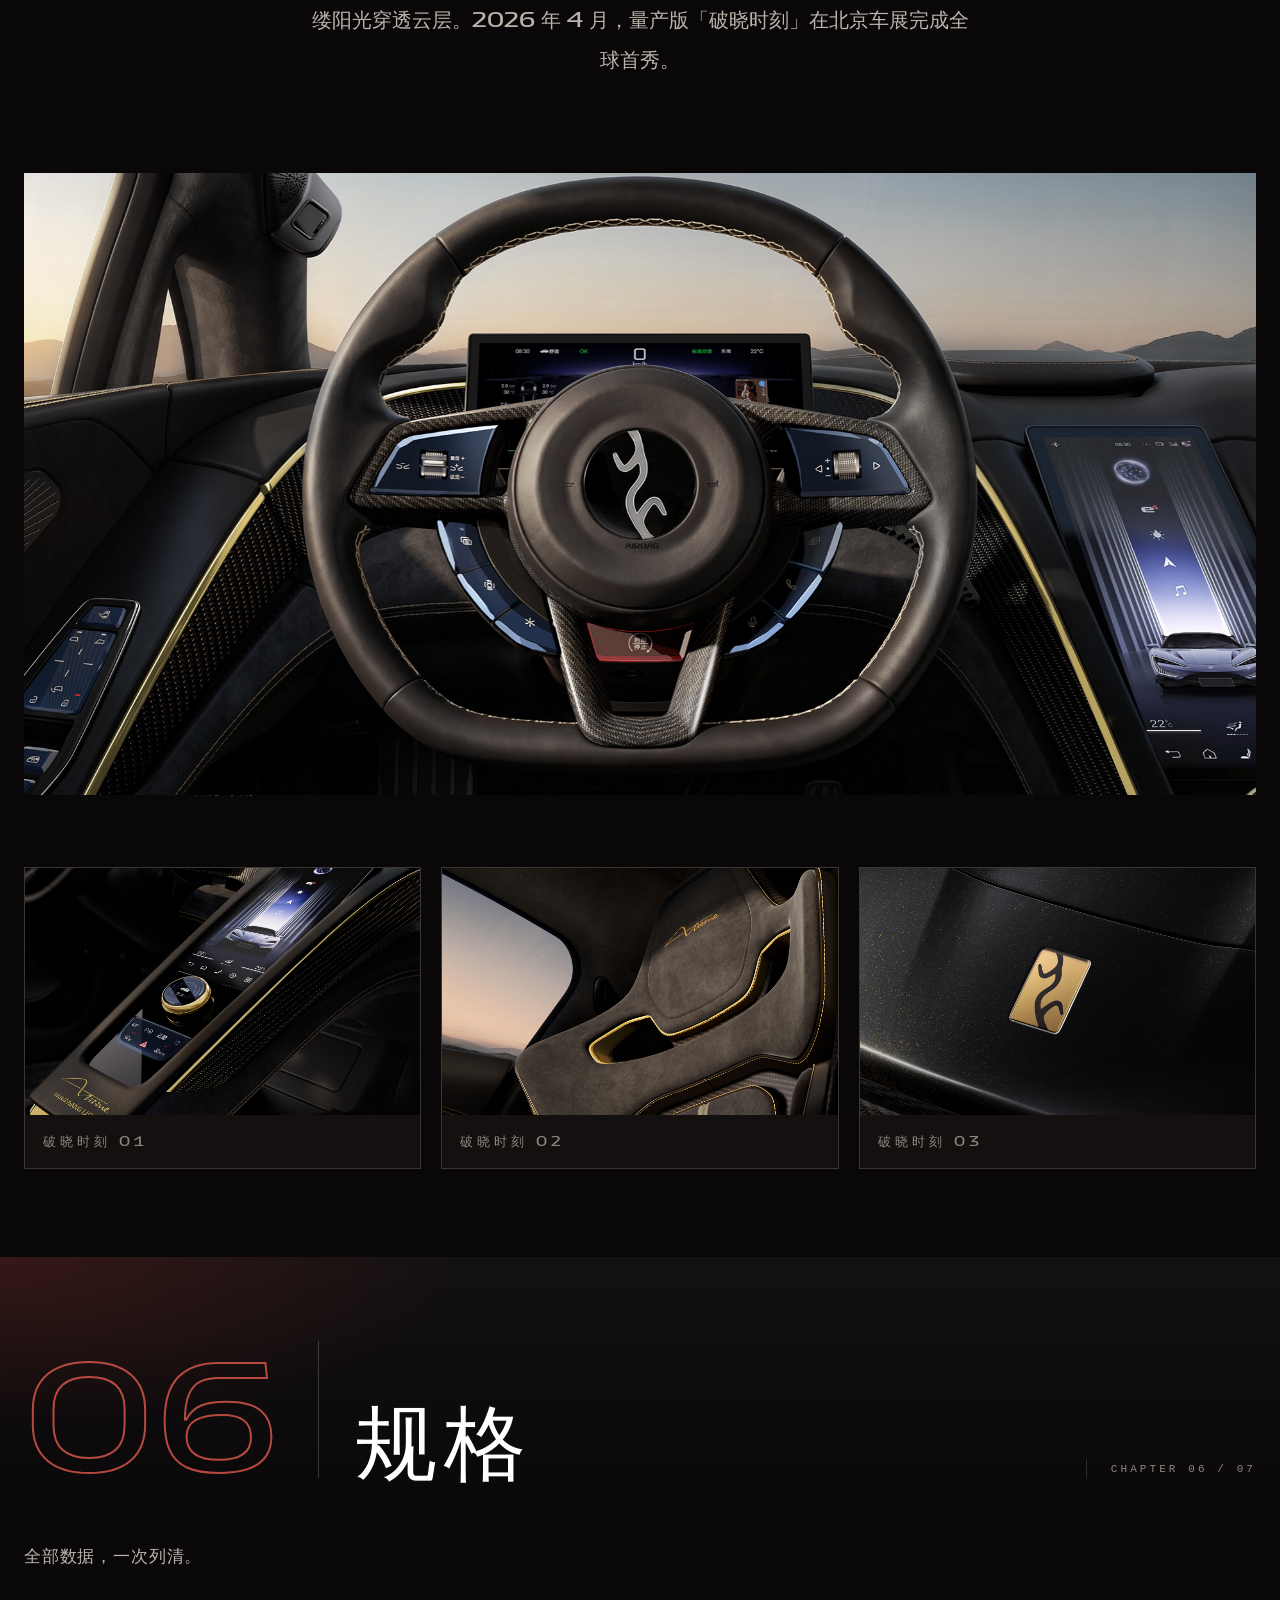
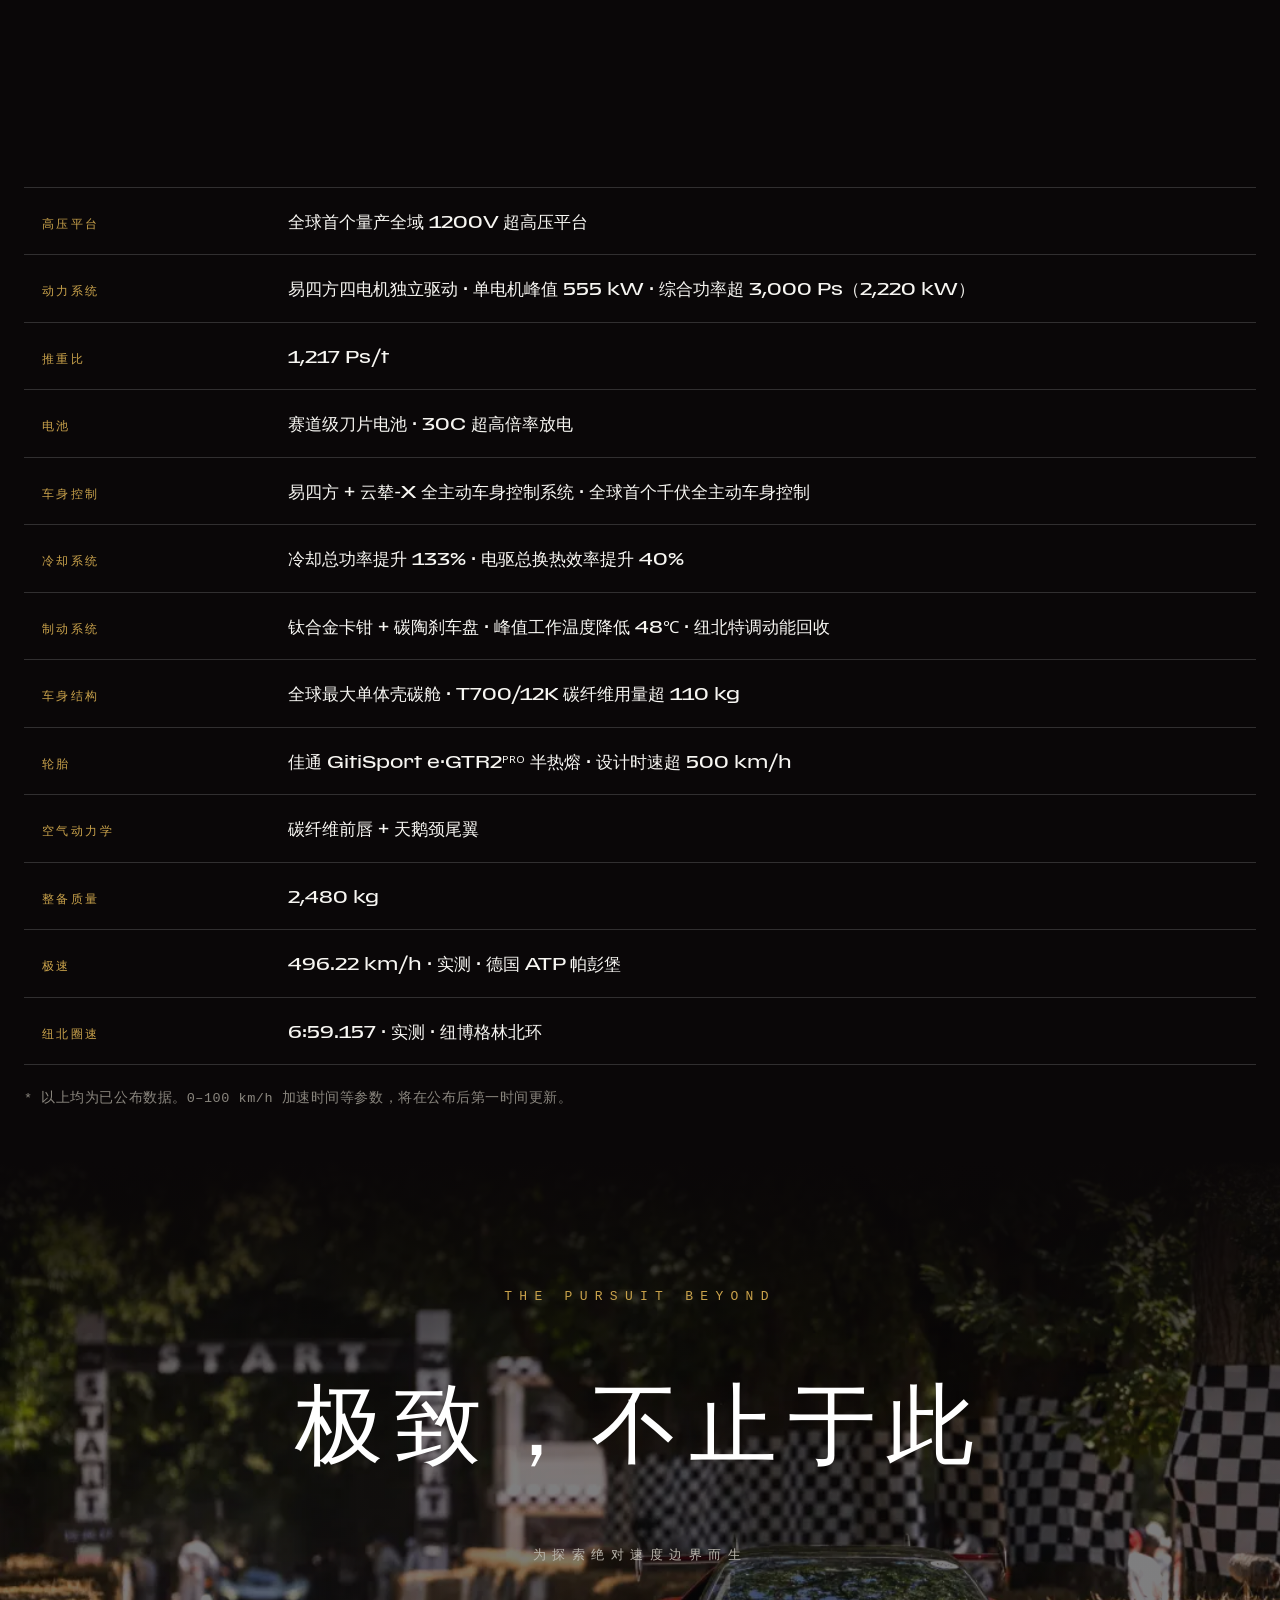
==== commit 22a4d803: "页脚改版：移除HYPERCAR引导文案、新增Bilibili/YouTube联系卡片、章节标题Tourbillon风格、横向固定、删除右侧菜单" ====
--- a/index.html
+++ b/index.html
@@ -82,11 +82,11 @@
 </section>
 
 <!-- ============ 01 缘起 ============ -->
-<div class="chapter-break" id="cb-origin" style="--cb-bg:url('assets/img/cn/design-6.jpg')">
-  <div class="wrap">
-    <span class="cb__no mono">01</span>
-    <h2 class="cb__name">缘起</h2>
-    <span class="cb__meta mono">CHAPTER 01 / 07</span>
+<div class="chapter-break" id="cb-origin">
+  <div class="wrap">
+    <span class="cb__no mono reveal">01</span>
+    <h2 class="cb__name reveal reveal-d1">缘起</h2>
+    <span class="cb__meta mono reveal reveal-d2">CHAPTER 01 / 07</span>
     <p class="cb__lead">墨守成规的思维模式，创造不了突破极限的超级跑车。颠覆时代的汽车，来自那些不服输的灵魂。</p>
   </div>
 </div>
@@ -132,9 +132,9 @@
 <!-- ============ 02 极速 ============ -->
 <div class="chapter-break" id="cb-speed">
   <div class="wrap">
-    <span class="cb__no mono">02</span>
-    <h2 class="cb__name">极速</h2>
-    <span class="cb__meta mono">CHAPTER 02 / 07</span>
+    <span class="cb__no mono reveal">02</span>
+    <h2 class="cb__name reveal reveal-d1">极速</h2>
+    <span class="cb__meta mono reveal reveal-d2">CHAPTER 02 / 07</span>
     <p class="cb__lead">一条不足 2.5 英里的直道，三圈冲击，一次改写世界汽车极速榜的冲刺。</p>
   </div>
 </div>
@@ -204,9 +204,9 @@
 <!-- ============ 03 圈速 ============ -->
 <div class="chapter-break" id="cb-lap">
   <div class="wrap">
-    <span class="cb__no mono">03</span>
-    <h2 class="cb__name">圈速</h2>
-    <span class="cb__meta mono">CHAPTER 03 / 07</span>
+    <span class="cb__no mono reveal">03</span>
+    <h2 class="cb__name reveal reveal-d1">圈速</h2>
+    <span class="cb__meta mono reveal reveal-d2">CHAPTER 03 / 07</span>
     <p class="cb__lead">20.8 公里、73 个弯。纯电量产车，第一次在纽博格林北环冲进 7 分钟。</p>
   </div>
 </div>
@@ -301,11 +301,11 @@
 </section>
 
 <!-- ============ 04 技术 ============ -->
-<div class="chapter-break" id="cb-tech" style="--cb-bg:url('assets/img/cn/design-7.jpg')">
-  <div class="wrap">
-    <span class="cb__no mono">04</span>
-    <h2 class="cb__name">技术</h2>
-    <span class="cb__meta mono">CHAPTER 04 / 07</span>
+<div class="chapter-break" id="cb-tech">
+  <div class="wrap">
+    <span class="cb__no mono reveal">04</span>
+    <h2 class="cb__name reveal reveal-d1">技术</h2>
+    <span class="cb__meta mono reveal reveal-d2">CHAPTER 04 / 07</span>
     <p class="cb__lead">[ 易四方 + 云辇-X ] 正是传递给当代汽车工程师，打开下一传奇纪元的钥匙。</p>
   </div>
 </div>
@@ -413,11 +413,11 @@
 </section>
 
 <!-- ============ 05 设计 ============ -->
-<div class="chapter-break" id="cb-design" style="--cb-bg:url('assets/img/cn/design-8.jpg')">
-  <div class="wrap">
-    <span class="cb__no mono">05</span>
-    <h2 class="cb__name">设计</h2>
-    <span class="cb__meta mono">CHAPTER 05 / 07</span>
+<div class="chapter-break" id="cb-design">
+  <div class="wrap">
+    <span class="cb__no mono reveal">05</span>
+    <h2 class="cb__name reveal reveal-d1">设计</h2>
+    <span class="cb__meta mono reveal reveal-d2">CHAPTER 05 / 07</span>
     <p class="cb__lead">传统手工艺的细腻与纯电超跑的硬核科技，在「破晓时刻」完美融合。</p>
   </div>
 </div>
@@ -451,11 +451,11 @@
 </section>
 
 <!-- ============ 06 规格 ============ -->
-<div class="chapter-break" id="cb-specs" style="--cb-bg:url('assets/img/cn/design-9.jpg')">
-  <div class="wrap">
-    <span class="cb__no mono">06</span>
-    <h2 class="cb__name">规格</h2>
-    <span class="cb__meta mono">CHAPTER 06 / 07</span>
+<div class="chapter-break" id="cb-specs">
+  <div class="wrap">
+    <span class="cb__no mono reveal">06</span>
+    <h2 class="cb__name reveal reveal-d1">规格</h2>
+    <span class="cb__meta mono reveal reveal-d2">CHAPTER 06 / 07</span>
     <p class="cb__lead">全部数据，一次列清。</p>
   </div>
 </div>
@@ -508,9 +508,13 @@
         <p class="footer__portal-kicker mono">MORE LEGENDS · 更多传奇</p>
         <p class="footer__portal-title">HYPERCAR<span class="footer__portal-dot">.</span>SITE</p>
         <p class="footer__portal-sub">超跑传奇集合介绍页</p>
-        <p class="footer__portal-desc">更多传奇超跑的完整介绍,尽在 HYPERCAR.SITE</p>
         <a class="footer__portal-btn mono" href="https://www.hypercar.site" target="_blank" rel="noopener">前往 Hypercar →</a>
       </div>
+    </div>
+    <div class="footer__contact mono">
+      <span class="footer__contact-label">CONTACT · 联系</span>
+      <a href="https://space.bilibili.com/675250962" target="_blank" rel="noopener">Bilibili</a>
+      <a href="https://www.youtube.com/@HybridV16" target="_blank" rel="noopener">YouTube</a>
     </div>
     <div class="footer__top">
       <p class="footer__brand mono">YANGWANG · U9 XTREME</p>
--- a/css/style.css
+++ b/css/style.css
@@ -178,28 +178,31 @@
 
 /* ---------- 章节过渡条 ---------- */
 .chapter-break{
-  padding:42px 0 24px;margin-bottom:24px;position:relative;overflow:hidden;
-  background:linear-gradient(180deg,#3a1911 0%,#160b07 100%);
-  border:1px solid rgba(209,59,47,.42);
-  border-left:3px solid var(--red);
-  box-shadow:0 12px 34px rgba(0,0,0,.4);
-}
-.chapter-break::before{
-  content:"";position:absolute;inset:0;z-index:0;
-  background:var(--cb-bg,none) center/cover no-repeat;
-  opacity:.1;filter:saturate(.7);
-}
-
-.chapter-break .wrap{position:relative;z-index:2;display:flex;align-items:baseline;gap:26px;flex-wrap:wrap}
+  padding:84px 0 34px;margin-bottom:46px;position:relative;overflow:hidden;
+  background:
+    radial-gradient(760px 280px at 0% 0%, rgba(209,59,47,.18), transparent 60%),
+    linear-gradient(180deg, rgba(255,255,255,.04), transparent 78%);
+  border-left:4px solid var(--red);
+  border-bottom:1px solid rgba(255,255,255,.12);
+}
+.chapter-break::before{content:none}
+
+.chapter-break .wrap{position:relative;z-index:2;display:flex;align-items:baseline;gap:clamp(20px,3vw,36px);flex-wrap:wrap}
+.chapter-break.is-in::after{width:100%}
 .cb__no{
-  font-family:var(--display);font-size:clamp(64px,9vw,120px);line-height:1;color:transparent;
-  -webkit-text-stroke:2px rgba(255,255,255,.72);letter-spacing:.02em;user-select:none;
+  font-family:var(--display);font-weight:400;
+  font-size:clamp(96px,12vw,152px);line-height:.9;
+  color:transparent;-webkit-text-stroke:2px rgba(224,90,77,.8);
+  letter-spacing:.01em;user-select:none;
+  padding-right:clamp(22px,3vw,38px);border-right:1px solid rgba(255,255,255,.18);
 }
 .cb__name{
-  font-family:var(--display);font-weight:400;font-size:clamp(52px,6.6vw,92px);letter-spacing:.14em;color:#fff;
-  line-height:1.05;
-}
-.cb__meta{font-size:13px;letter-spacing:.3em;color:var(--dim);margin-left:auto;text-transform:uppercase}
+  font-family:var(--display);font-weight:400;font-size:clamp(46px,6.4vw,82px);line-height:1;letter-spacing:.08em;color:#fff;
+  position:relative;padding-bottom:18px;
+}
+.cb__name::after{content:"";position:absolute;left:0;bottom:0;width:0;height:2px;background:linear-gradient(90deg,var(--red),rgba(209,59,47,.25),transparent);transition:width 1.2s var(--ease) .35s}
+.cb__name.in::after{width:150px}
+.cb__meta{font-size:11px;letter-spacing:.28em;color:var(--faint);margin-left:auto;text-transform:uppercase;border-left:1px solid rgba(255,255,255,.14);padding-left:24px}
 .cb__lead{flex-basis:100%;font-size:16.5px;color:var(--dim);letter-spacing:.05em;margin-top:6px;max-width:780px}
 
 /* ---------- 章节 ---------- */
@@ -544,7 +547,7 @@
 .footer__portal-kicker{font-size:12px;letter-spacing:.42em;color:var(--gold);margin-bottom:20px}
 .footer__portal-title{font-size:clamp(34px,5.5vw,56px);font-weight:400;letter-spacing:.06em;line-height:1.05;color:var(--txt)}
 .footer__portal-dot{color:var(--gold)}
-.footer__portal-sub{font-size:14px;letter-spacing:.22em;color:var(--dim);margin-top:14px}
+.footer__portal-sub{font-size:14px;letter-spacing:.22em;color:var(--dim);margin-top:14px;margin-bottom:36px}
 .footer__portal-desc{font-size:14px;line-height:1.9;color:var(--faint);max-width:560px;margin:20px auto 34px}
 .footer__portal-btn{font-size:13px;letter-spacing:.26em;color:var(--txt);padding:15px 36px;border:1px solid var(--line);transition:border-color .3s,color .3s,background .3s,box-shadow .3s}
 .footer__portal-btn:hover{border-color:var(--gold);color:#fff;background:var(--gold);box-shadow:0 0 36px rgba(201,162,75,.4)}
@@ -655,6 +658,14 @@
   .conclusion__inner{padding:60px 0}
 }
 @media (max-width:640px){
+  .nav__now{display:none}
+  .nav__brand{position:static;transform:none;left:auto}
+  .nav{padding:16px 16px}
+  .nav__brand img{height:17px}
+  .nav__brand-sub{font-size:14px;letter-spacing:.26em}
+  .nav__lang{gap:6px}
+  .lang-btn{font-size:12px;padding:5px 3px}
+  .nav__menu-btn{padding:6px}
   .hero__desc{font-size:14.5px;line-height:1.9;margin-top:20px}
   .hero__model{font-size:11px;letter-spacing:.4em;margin-top:14px}
   .hero__name img{height:clamp(44px,11vw,64px)}
@@ -666,7 +677,7 @@
   .lap-display{font-size:clamp(34px,10vw,48px)}
   .vsection__stats{gap:18px;margin-top:18px;padding-top:16px}
   .chapter-break .wrap{gap:14px}
-  .cb__name{font-size:clamp(38px,11vw,52px)}
+  .cb__name{font-size:clamp(34px,10vw,46px)}
   .conclusion__links{flex-direction:column;align-items:center;margin-top:36px}
   .btn{width:100%;max-width:300px;justify-content:center}
   .menu-overlay__nav a{font-size:clamp(18px,5.4vw,24px);padding:9px 24px;gap:14px}
@@ -685,3 +696,23 @@
   .hero__desc{font-size:20px}
   .hero__specs b{font-size:clamp(120px,7.5vw,150px)}
 }
+/* 横向固定：防止手机左滑出现右侧黑边 */
+html,body{overflow-x:hidden;max-width:100%}
+
+/* 页脚联系方式（卡片样式） */
+.footer__contact{display:flex;align-items:center;gap:14px;padding:24px 0;border-top:1px solid rgba(255,255,255,.14);border-bottom:1px solid rgba(255,255,255,.14);margin-bottom:26px;flex-wrap:wrap}
+.footer__contact-label{font-size:11px;letter-spacing:.3em;color:rgba(255,255,255,.45);margin-right:6px}
+.footer__contact a{
+  display:inline-flex;align-items:center;gap:11px;
+  border:1px solid rgba(255,255,255,.22);
+  background:rgba(255,255,255,.05);
+  border-radius:6px;
+  padding:13px 28px;
+  font-size:13px;letter-spacing:.22em;color:rgba(255,255,255,.9);
+  text-decoration:none;
+  transition:border-color .3s,background .3s,transform .3s,box-shadow .3s;
+}
+.footer__contact a::before{content:"";width:8px;height:8px;border-radius:50%;background:currentColor;opacity:.9}
+.footer__contact a:hover{transform:translateY(-2px);box-shadow:0 8px 24px rgba(0,0,0,.35)}
+.footer__contact a[href*="bilibili"]:hover{border-color:#00a1d6;background:rgba(0,161,214,.16);color:#fff;box-shadow:0 8px 26px rgba(0,161,214,.28)}
+.footer__contact a[href*="youtube"]:hover{border-color:#ff0033;background:rgba(255,0,51,.14);color:#fff;box-shadow:0 8px 26px rgba(255,0,51,.24)}
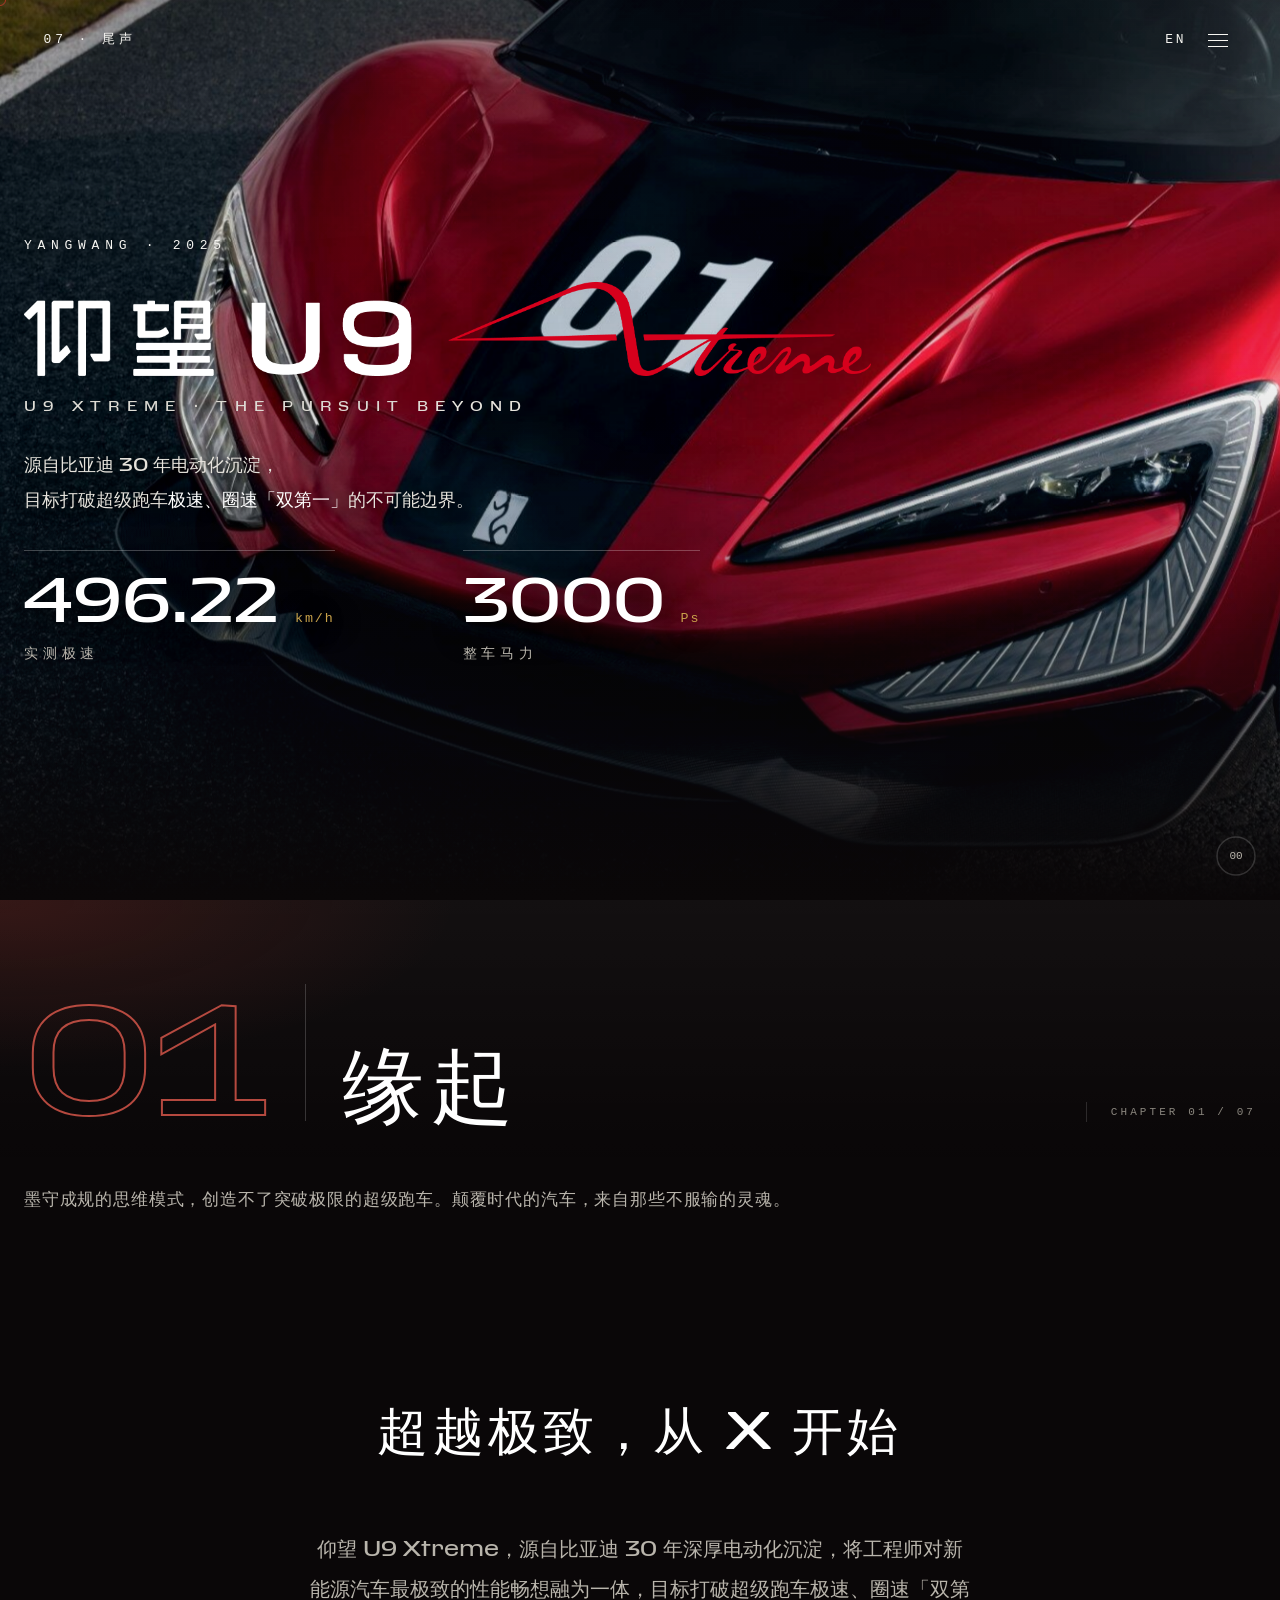
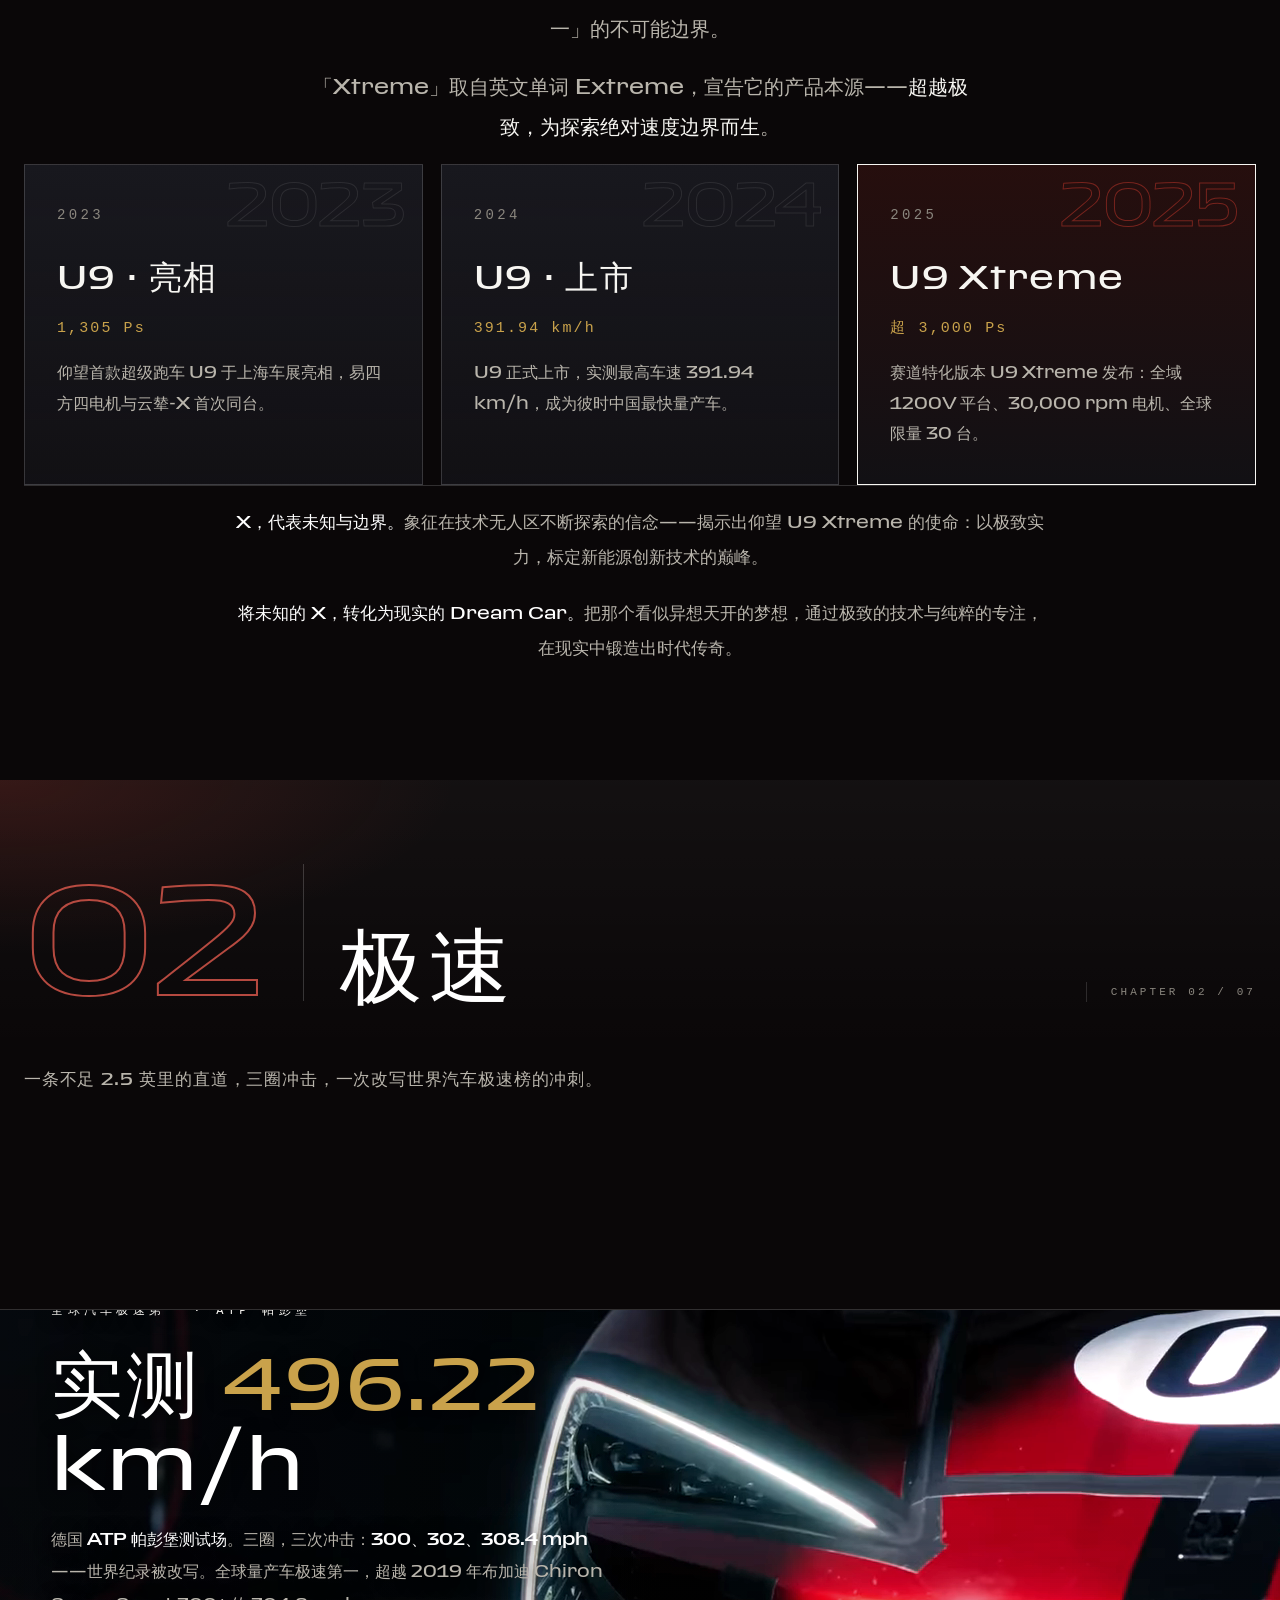
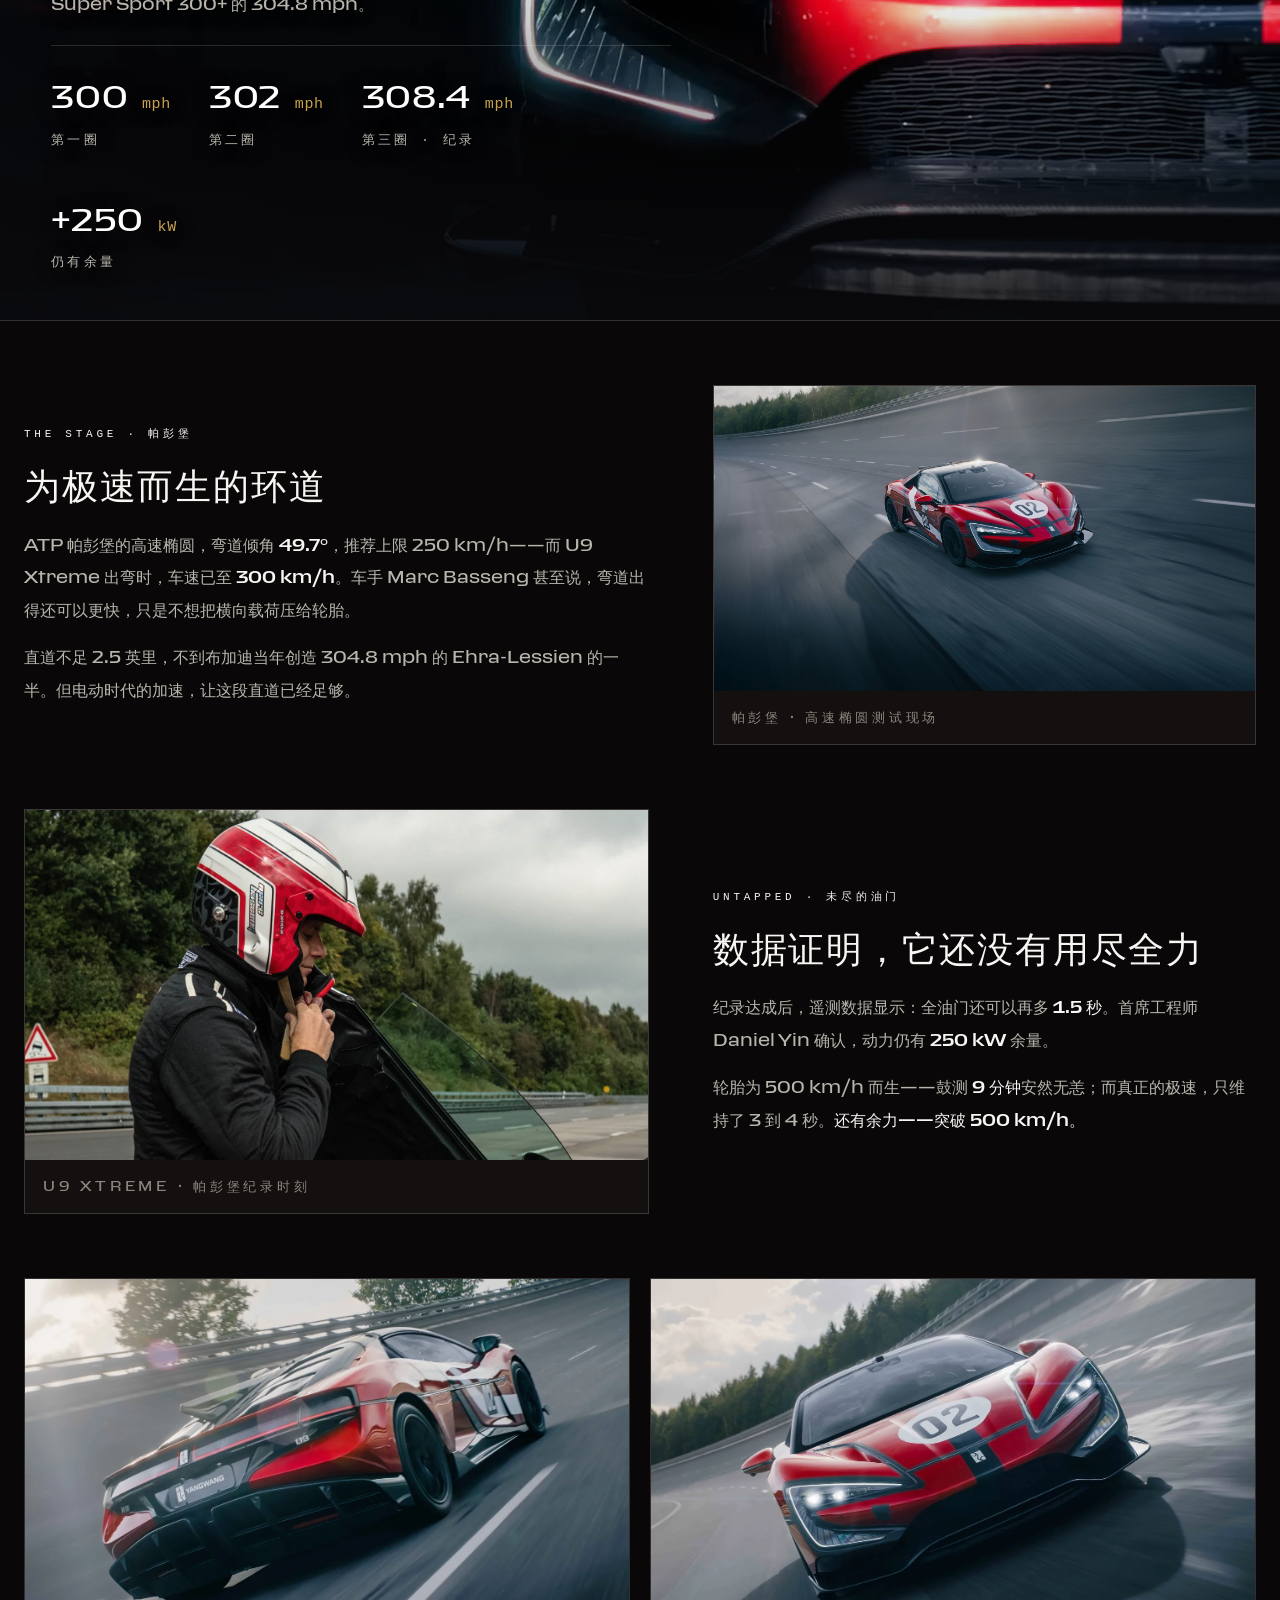
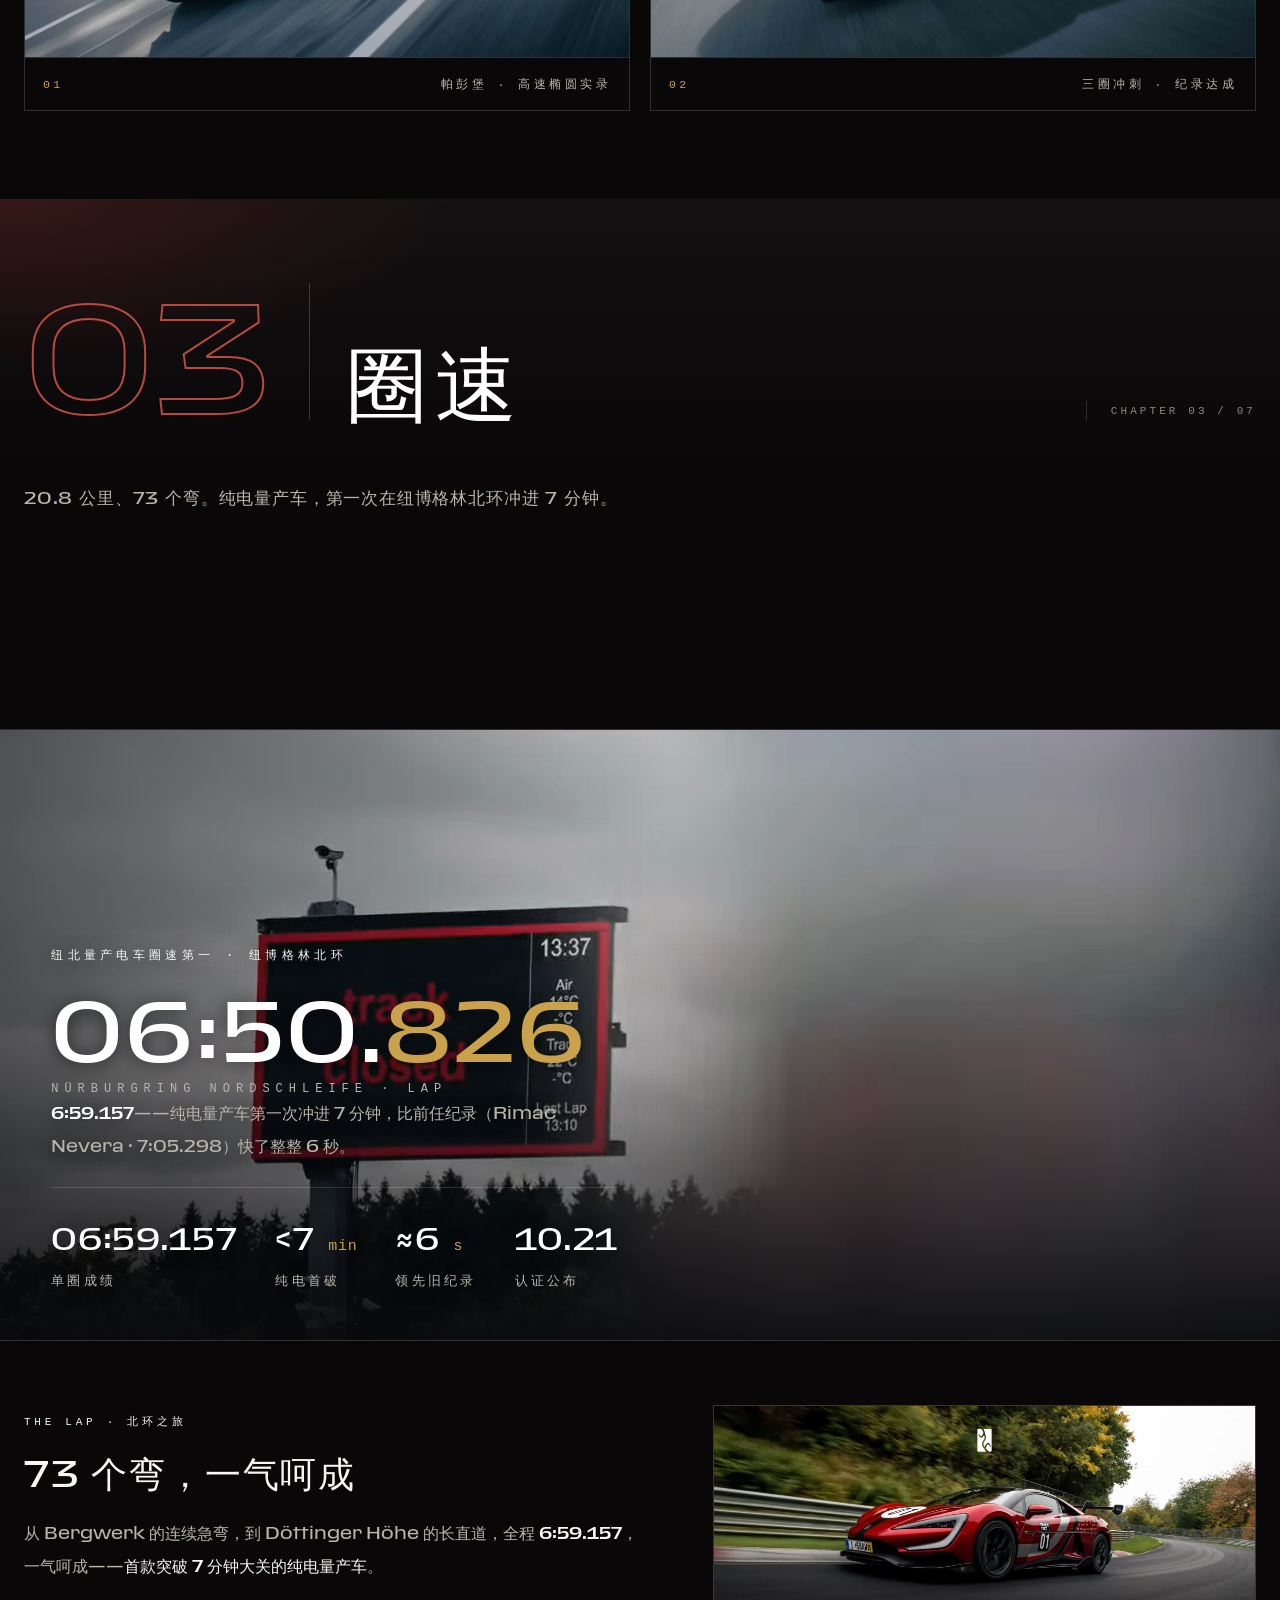
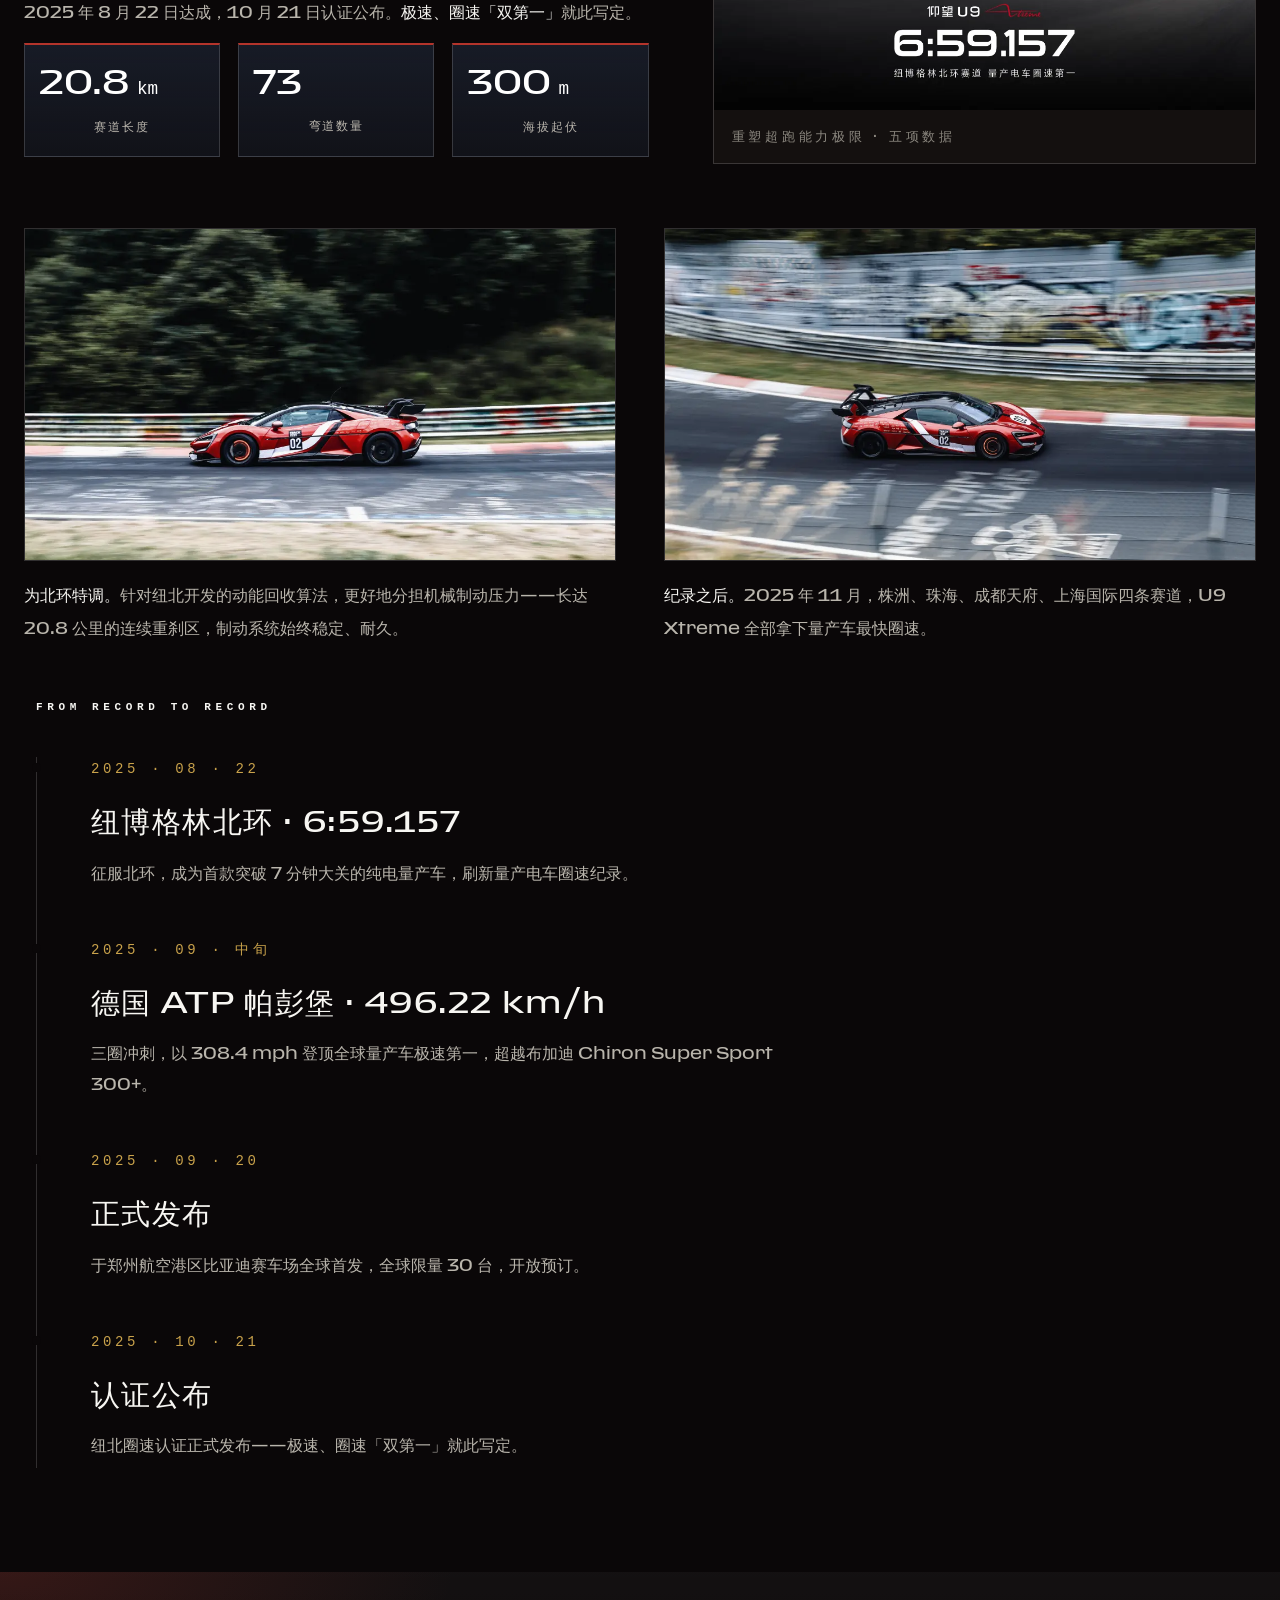
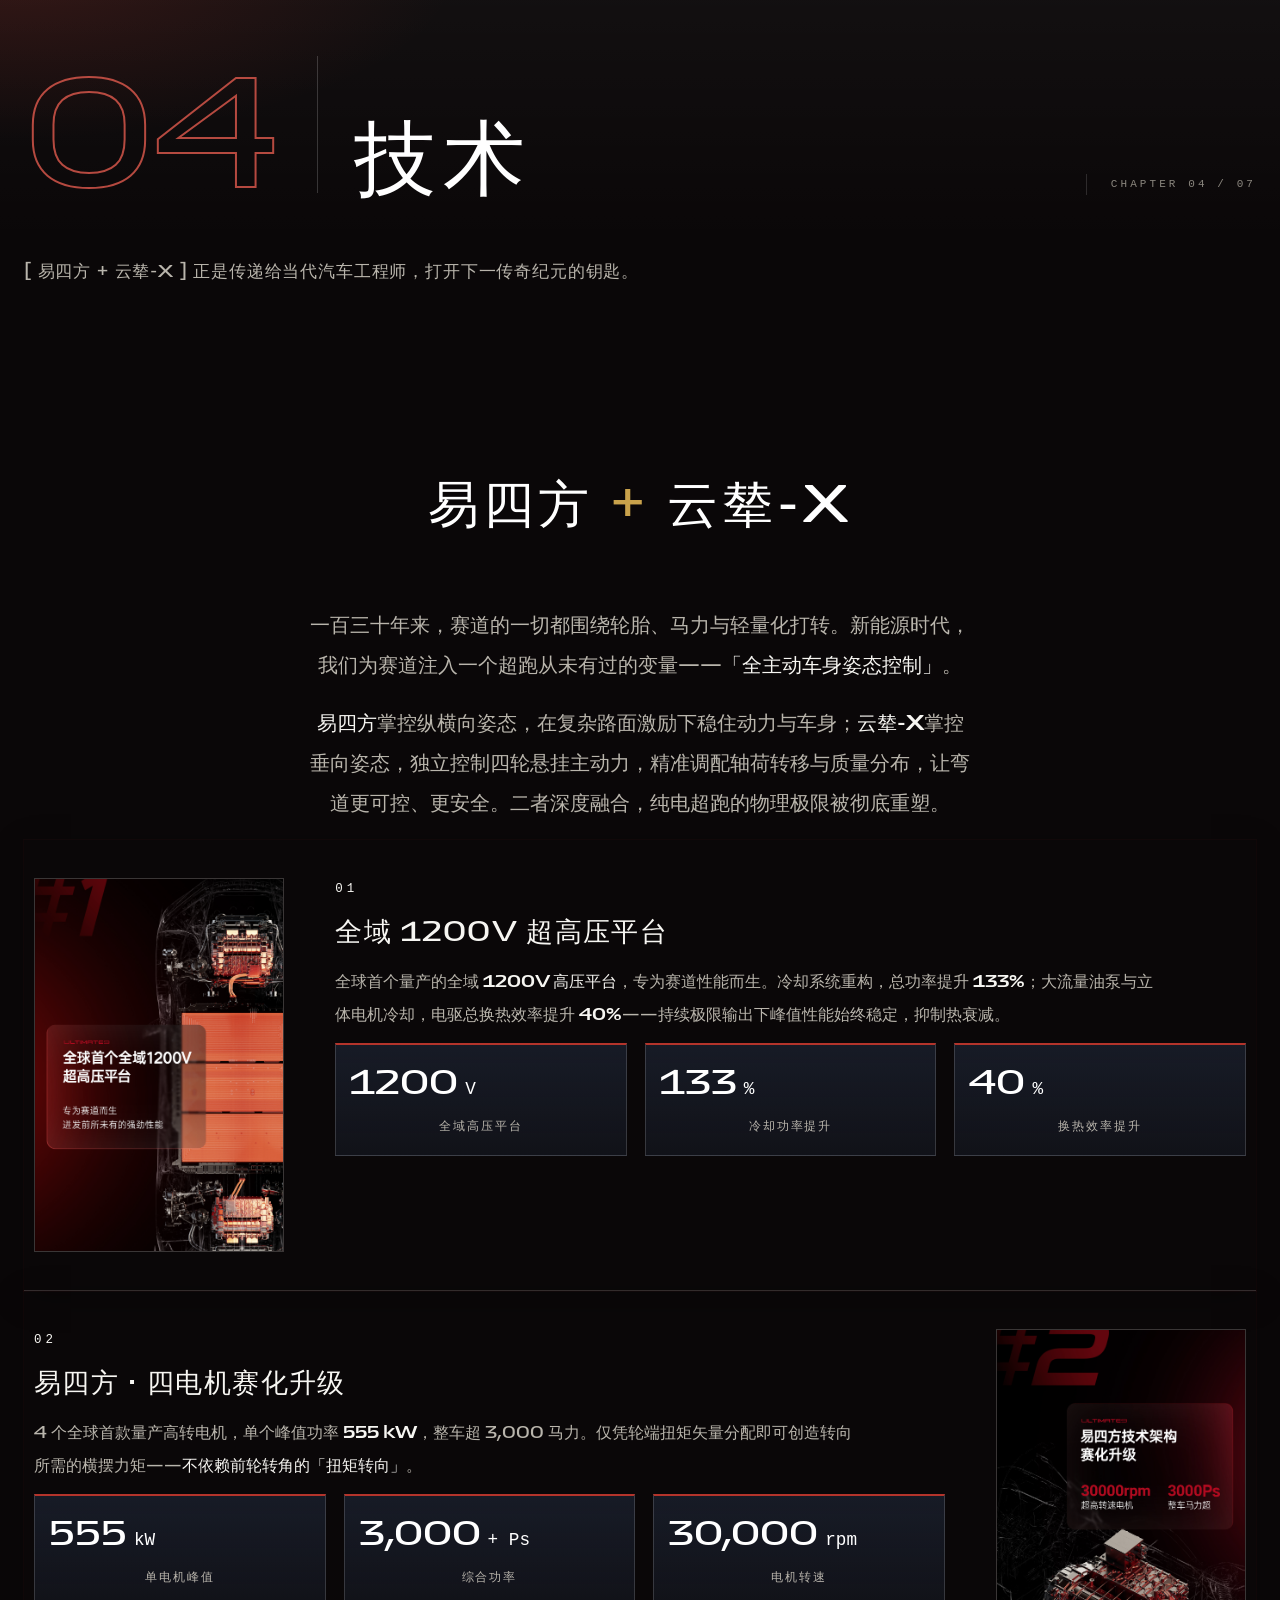
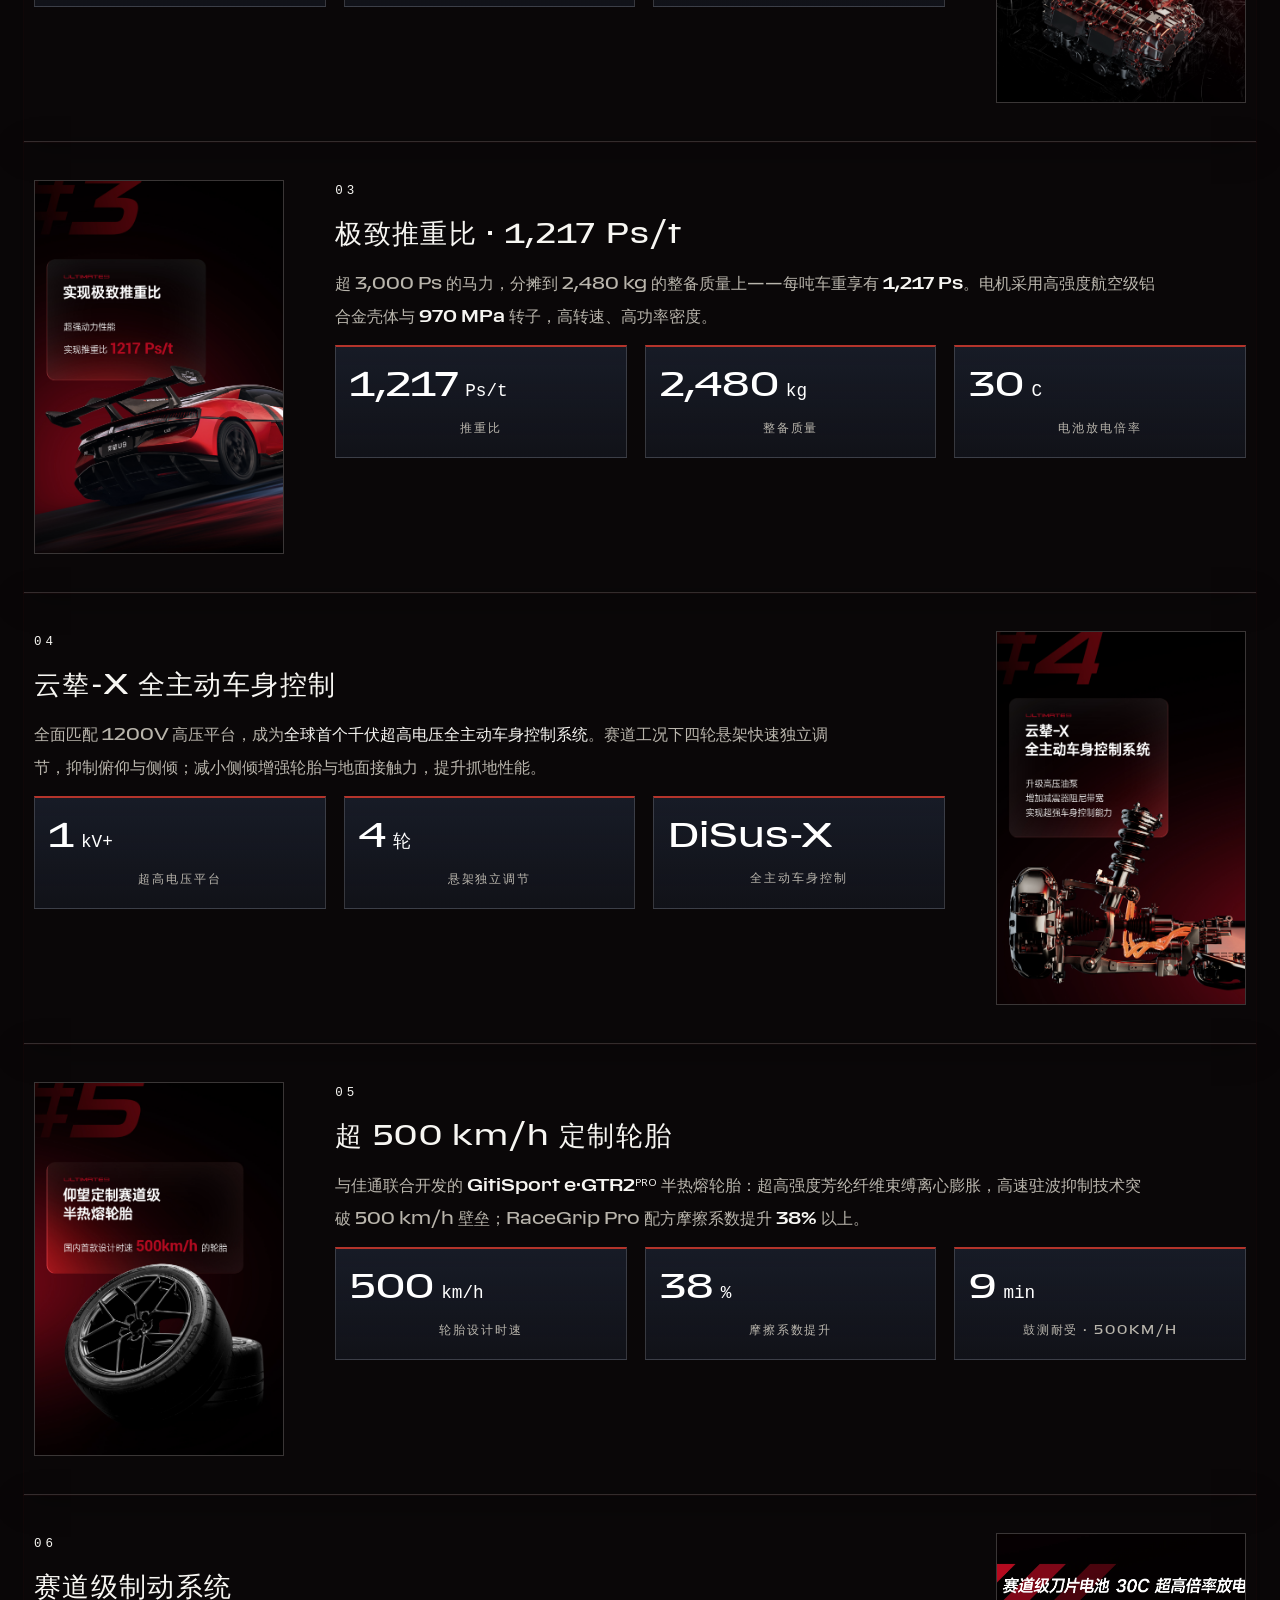
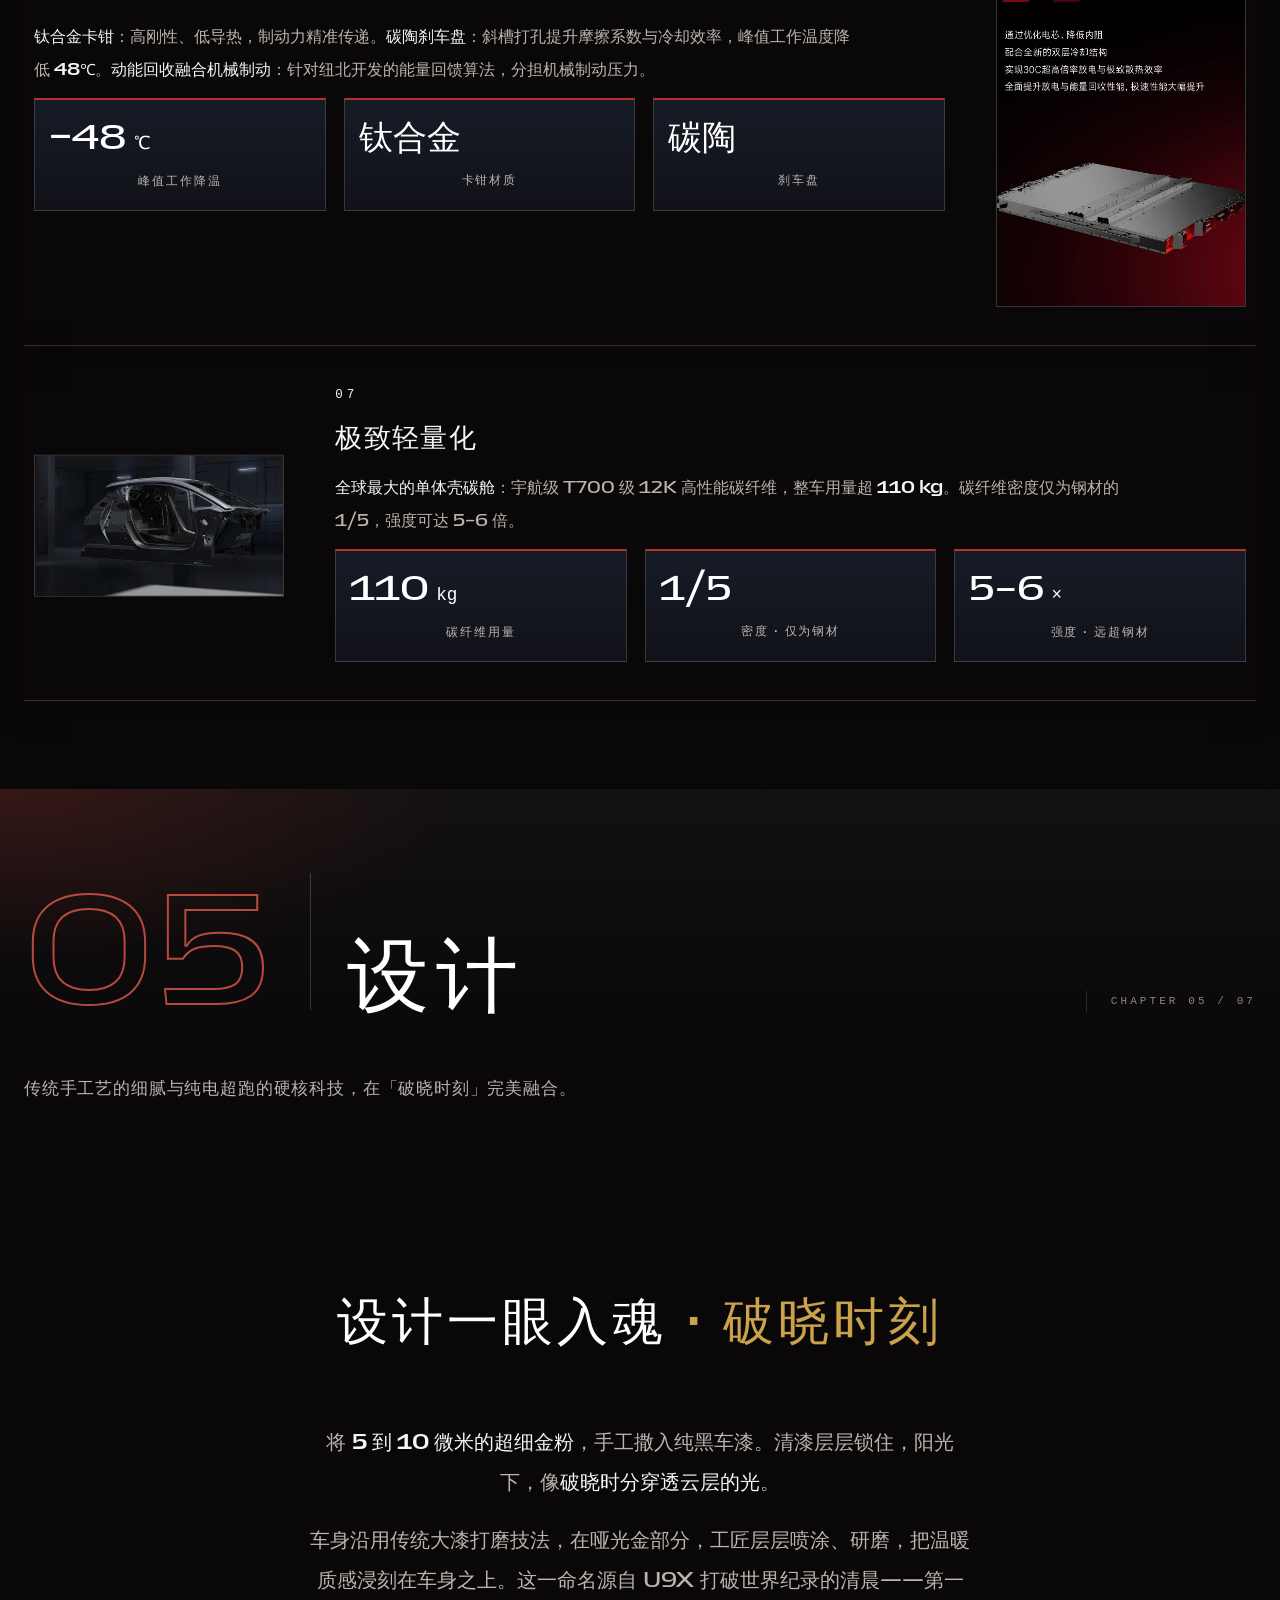
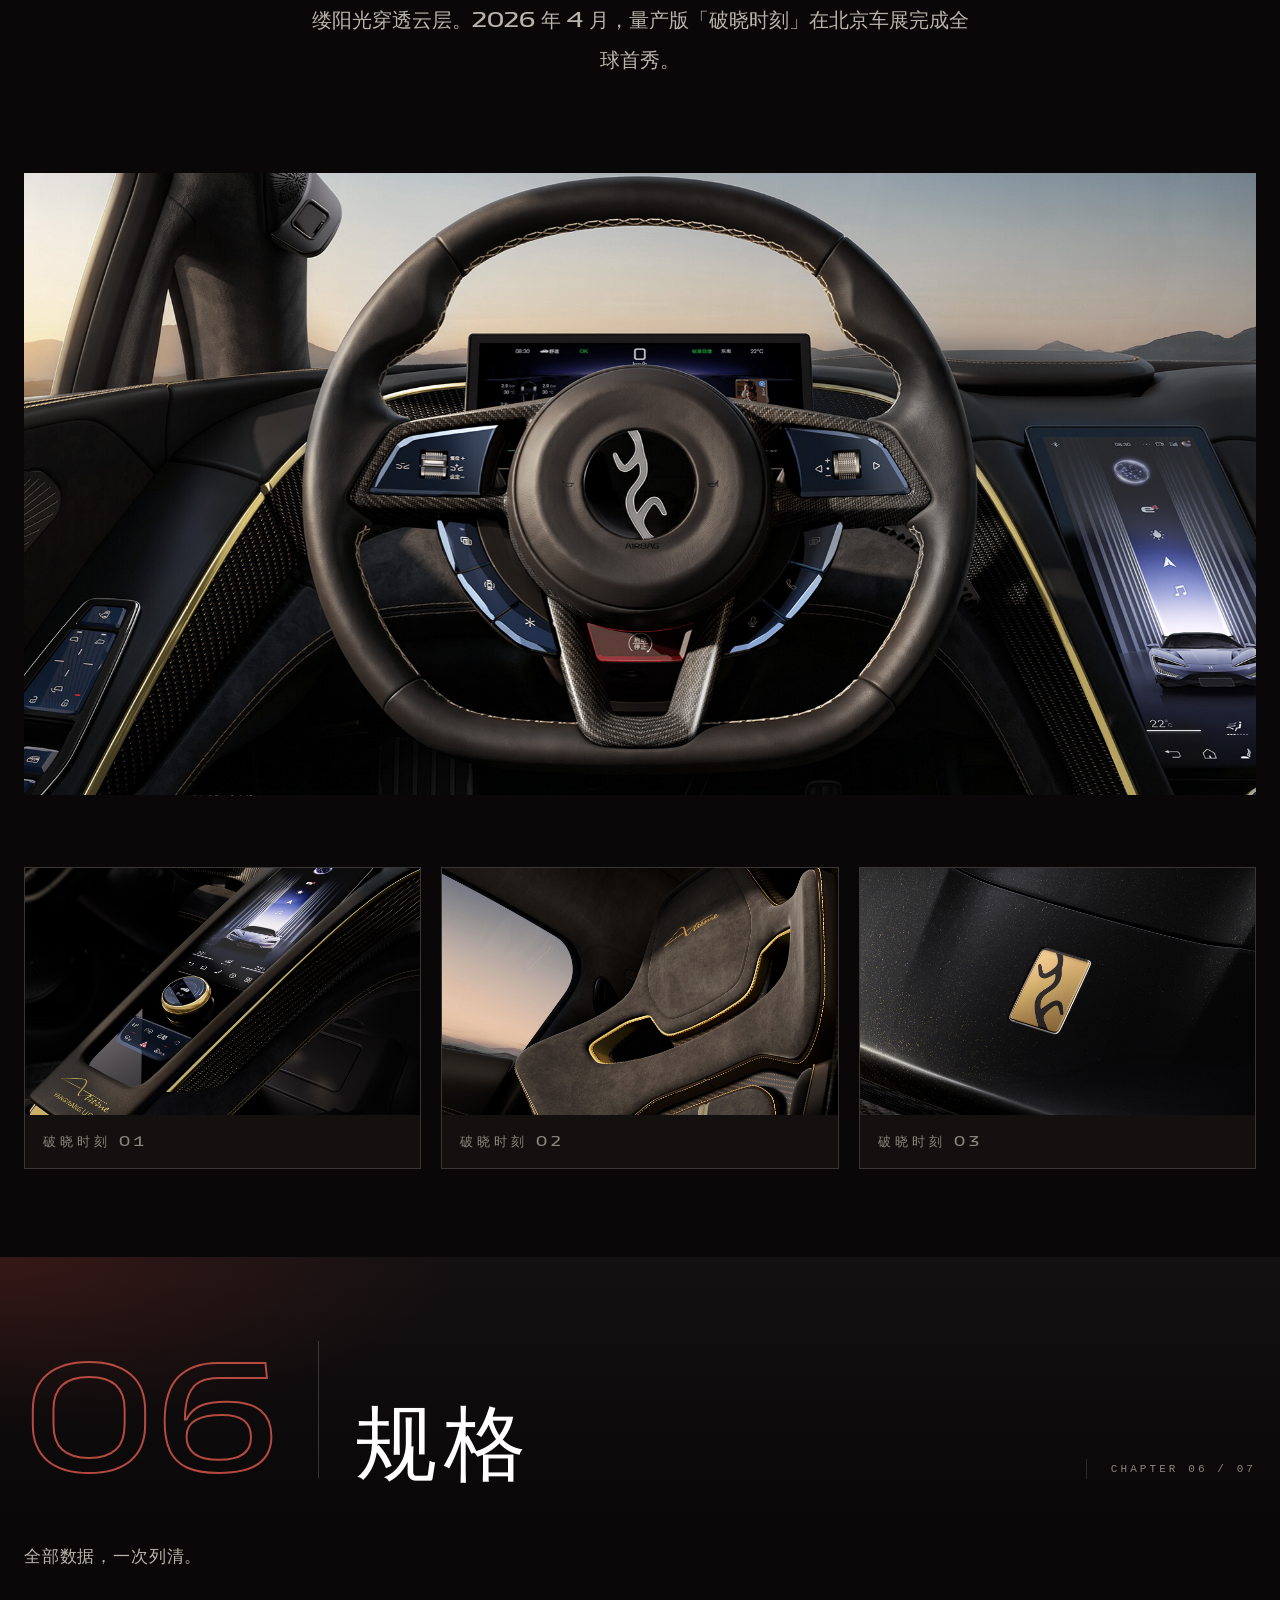
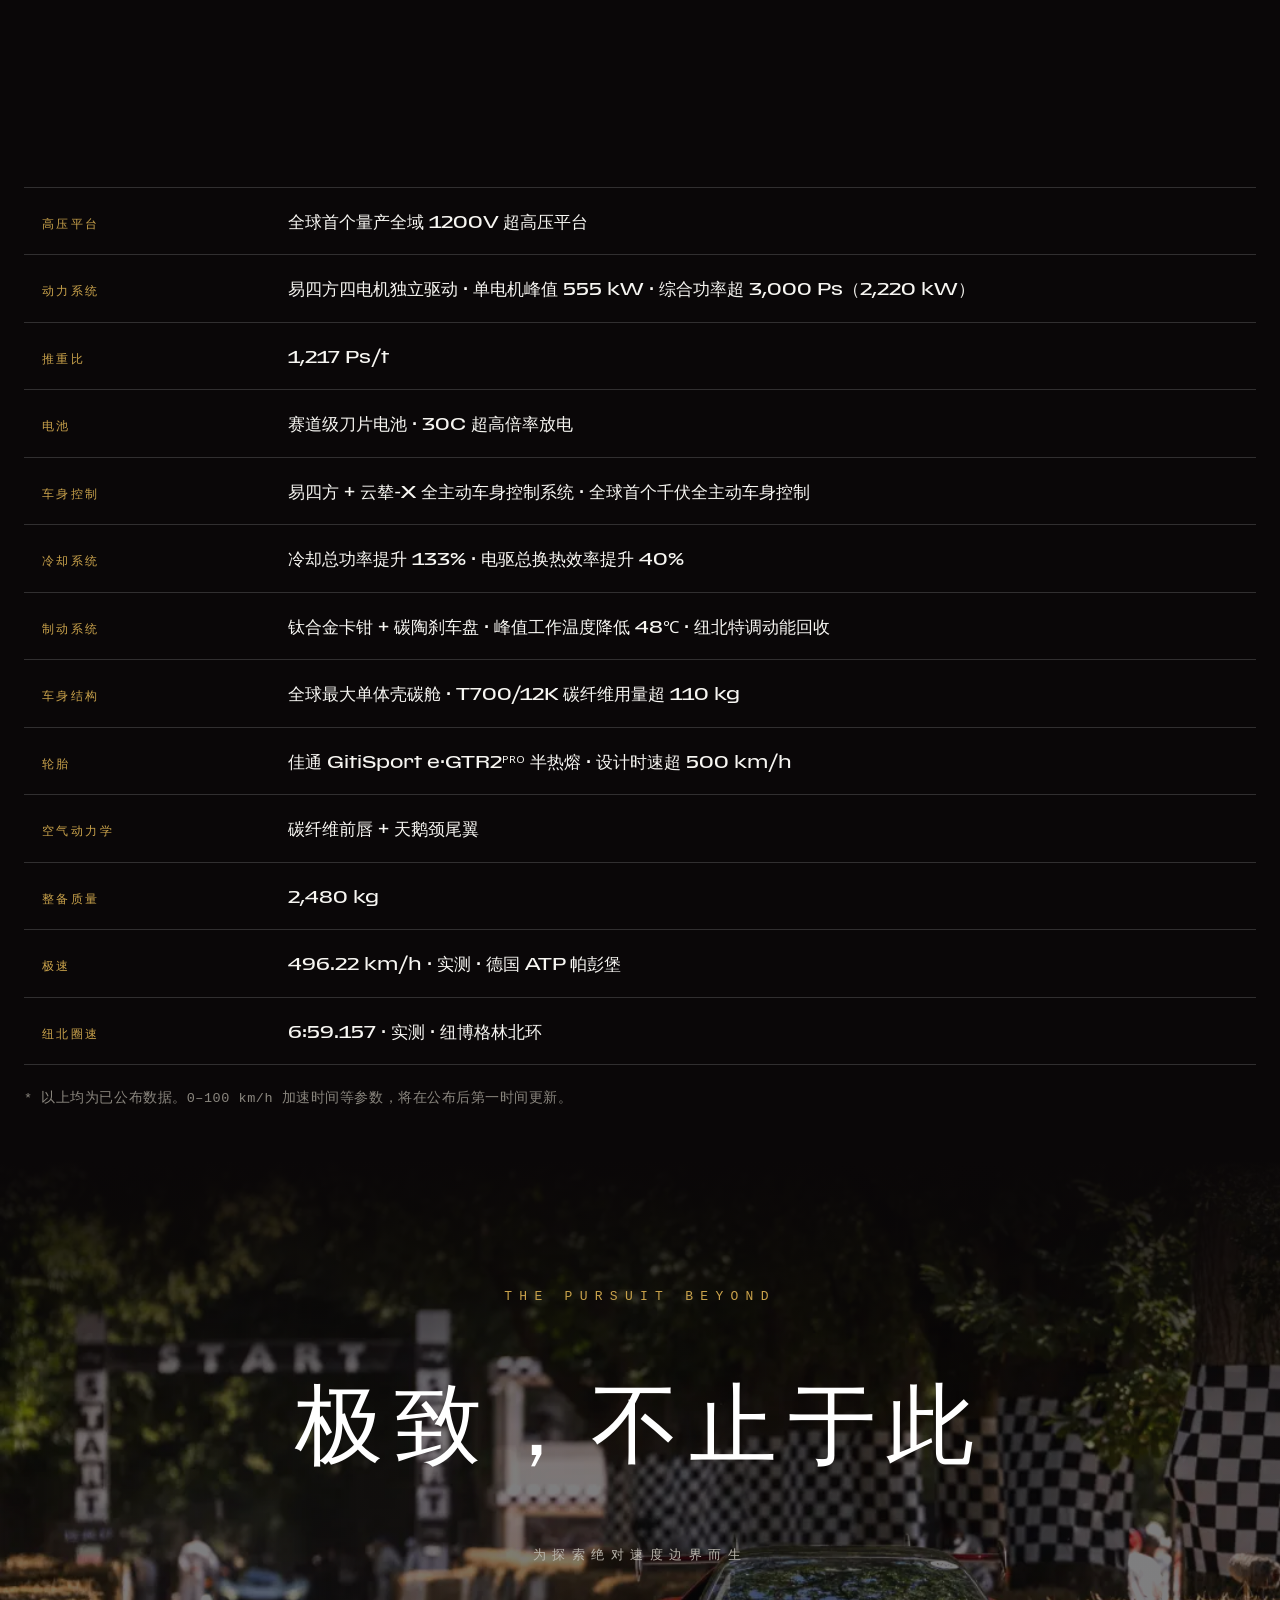
==== commit 777ab911: "footer: replace contact links with card-style social buttons" ====
--- a/index.html
+++ b/index.html
@@ -511,10 +511,20 @@
         <a class="footer__portal-btn mono" href="https://www.hypercar.site" target="_blank" rel="noopener">前往 Hypercar →</a>
       </div>
     </div>
-    <div class="footer__contact mono">
-      <span class="footer__contact-label">CONTACT · 联系</span>
-      <a href="https://space.bilibili.com/675250962" target="_blank" rel="noopener">Bilibili</a>
-      <a href="https://www.youtube.com/@HybridV16" target="_blank" rel="noopener">YouTube</a>
+    <div class="footer__contact">
+      <span class="footer__contact-label mono">CONTACT · 联系</span>
+      <div class="footer__contact-btns">
+        <a class="sbtn sbtn--bili" href="https://space.bilibili.com/675250962" target="_blank" rel="noopener">
+          <svg viewBox="0 0 24 24" width="22" height="22" fill="currentColor" aria-hidden="true"><path d="M7.1 2.6 8.9.8l2.1 2.1L13.1.8l1.8 1.8-1.7 1.7h2.5c1.9 0 3.4 1.5 3.4 3.4v8.6c0 1.9-1.5 3.4-3.4 3.4H6.3c-1.9 0-3.4-1.5-3.4-3.4V7.7c0-1.9 1.5-3.4 3.4-3.4h2.5L7.1 2.6zM7.6 4.3H6.3c-1.3 0-2.4 1.1-2.4 2.4v8.6c0 1.3 1.1 2.4 2.4 2.4h11.4c1.3 0 2.4-1.1 2.4-2.4V6.7c0-1.3-1.1-2.4-2.4-2.4h-1.3l1.2-1.2-.9-.9-2.2 2.2-2.2-2.2-.9.9 1.2 1.2H7.6z"/><circle cx="9.4" cy="12.6" r="1.5"/><circle cx="14.6" cy="12.6" r="1.5"/></svg>
+          <span class="sbtn__txt"><b>BILIBILI</b><small>@HybridV16 · 哔哩哔哩空间</small></span>
+          <i class="sbtn__arrow">→</i>
+        </a>
+        <a class="sbtn sbtn--yt" href="https://www.youtube.com/@HybridV16" target="_blank" rel="noopener">
+          <svg viewBox="0 0 24 24" width="22" height="22" fill="currentColor" aria-hidden="true"><path d="M23.5 7.2s-.2-1.7-.9-2.4c-.9-.9-1.9-.9-2.4-1C16.9 3.5 12 3.5 12 3.5s-4.9 0-8.2.3c-.5.1-1.5.1-2.4 1-.7.7-.9 2.4-.9 2.4S.3 9.2.3 11.2v1.6c0 2 .2 4 .2 4s.2 1.7.9 2.4c.9.9 2.1.9 2.6 1 1.9.2 7.9.3 7.9.3s4.9 0 8.2-.3c.5-.1 1.5-.1 2.4-1 .7-.7.9-2.4.9-2.4s.2-2 .2-4v-1.6c0-2-.2-4-.2-4zM9.7 15.4V8.2l6.4 3.6-6.4 3.6z"/></svg>
+          <span class="sbtn__txt"><b>YOUTUBE</b><small>@HybridV16 · YouTube 频道</small></span>
+          <i class="sbtn__arrow">→</i>
+        </a>
+      </div>
     </div>
     <div class="footer__top">
       <p class="footer__brand mono">YANGWANG · U9 XTREME</p>
--- a/css/style.css
+++ b/css/style.css
@@ -716,3 +716,33 @@
 .footer__contact a:hover{transform:translateY(-2px);box-shadow:0 8px 24px rgba(0,0,0,.35)}
 .footer__contact a[href*="bilibili"]:hover{border-color:#00a1d6;background:rgba(0,161,214,.16);color:#fff;box-shadow:0 8px 26px rgba(0,161,214,.28)}
 .footer__contact a[href*="youtube"]:hover{border-color:#ff0033;background:rgba(255,0,51,.14);color:#fff;box-shadow:0 8px 26px rgba(255,0,51,.24)}
+
+/* ===== 联系方式卡片按钮(v3,门户同款) ===== */
+.footer__contact-btns{display:flex;gap:16px;flex-wrap:wrap;margin-left:6px}
+.footer__contact-btns .sbtn{
+  display:inline-flex;align-items:center;gap:13px;
+  padding:13px 20px;min-width:236px;justify-content:flex-start;
+  border:1px solid rgba(255,255,255,.22);border-radius:12px;
+  background:rgba(255,255,255,.05);
+  color:rgba(255,255,255,.92);
+  text-decoration:none;
+  transition:transform .35s ease,border-color .35s,background .35s,box-shadow .45s;
+}
+.footer__contact-btns .sbtn::before{content:none}
+.footer__contact-btns .sbtn svg{flex:none;width:22px;height:22px;opacity:.9;transition:color .3s}
+.footer__contact-btns .sbtn__txt{display:flex;flex-direction:column;align-items:flex-start;gap:2px;flex:1;min-width:0}
+.footer__contact-btns .sbtn__txt b{font-size:13px;letter-spacing:.24em;font-weight:700;line-height:1.2}
+.footer__contact-btns .sbtn__txt small{font-size:10px;letter-spacing:.08em;color:rgba(255,255,255,.5);white-space:nowrap;overflow:hidden;text-overflow:ellipsis;max-width:100%}
+.footer__contact-btns .sbtn__arrow{font-style:normal;font-size:15px;opacity:0;transform:translateX(-7px);transition:opacity .3s,transform .3s}
+.footer__contact-btns .sbtn:hover{transform:translateY(-3px)}
+.footer__contact-btns .sbtn:hover .sbtn__arrow{opacity:1;transform:none}
+.footer__contact-btns .sbtn--bili:hover{border-color:#00a1d6;background:rgba(0,161,214,.14);color:#fff;box-shadow:0 14px 34px -14px rgba(0,161,214,.5)}
+.footer__contact-btns .sbtn--bili:hover svg{color:#00a1d6}
+.footer__contact-btns .sbtn--bili:hover .sbtn__txt small{color:#7fd4ef}
+.footer__contact-btns .sbtn--yt:hover{border-color:#ff0033;background:rgba(255,0,51,.13);color:#fff;box-shadow:0 14px 34px -14px rgba(255,0,51,.5)}
+.footer__contact-btns .sbtn--yt:hover svg{color:#ff4d66}
+.footer__contact-btns .sbtn--yt:hover .sbtn__txt small{color:#ff9aa8}
+@media(max-width:560px){
+  .footer__contact-btns{flex-direction:column;width:100%;margin-left:0}
+  .footer__contact-btns .sbtn{width:100%;min-width:0}
+}
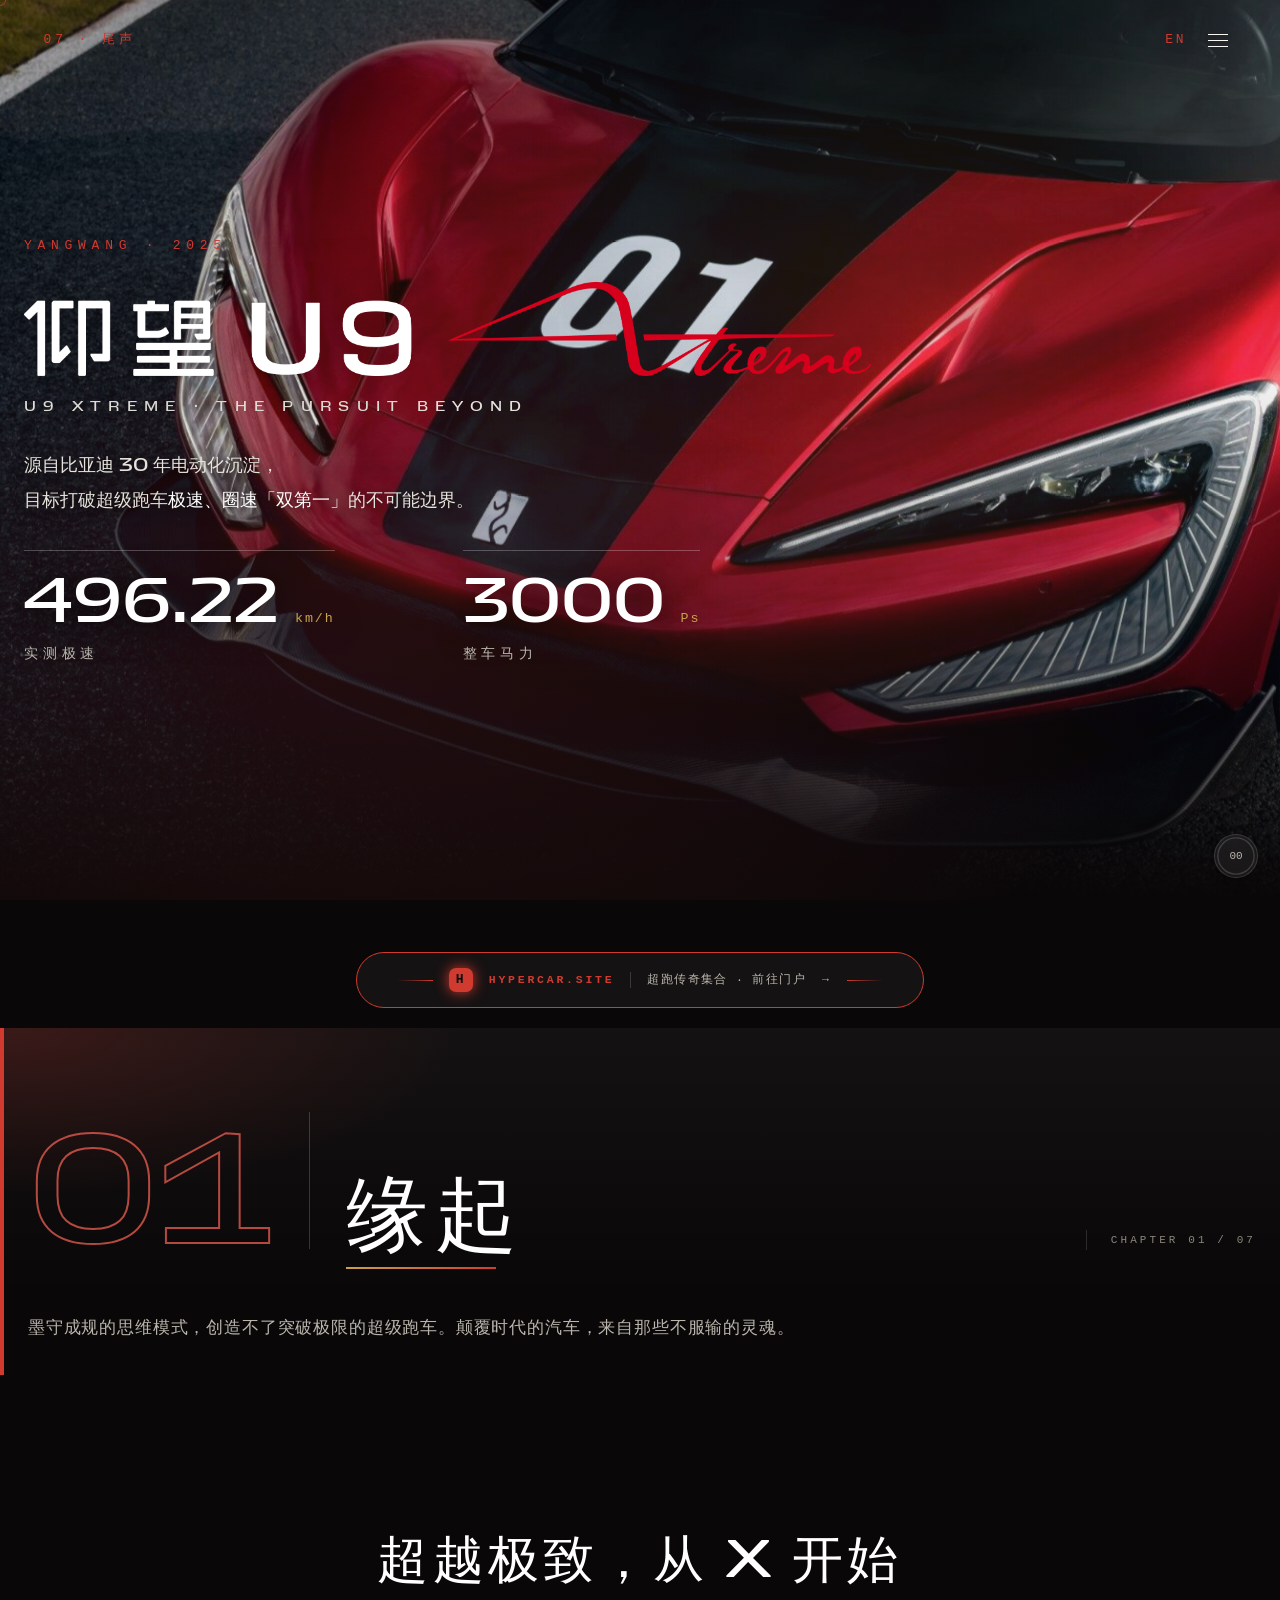
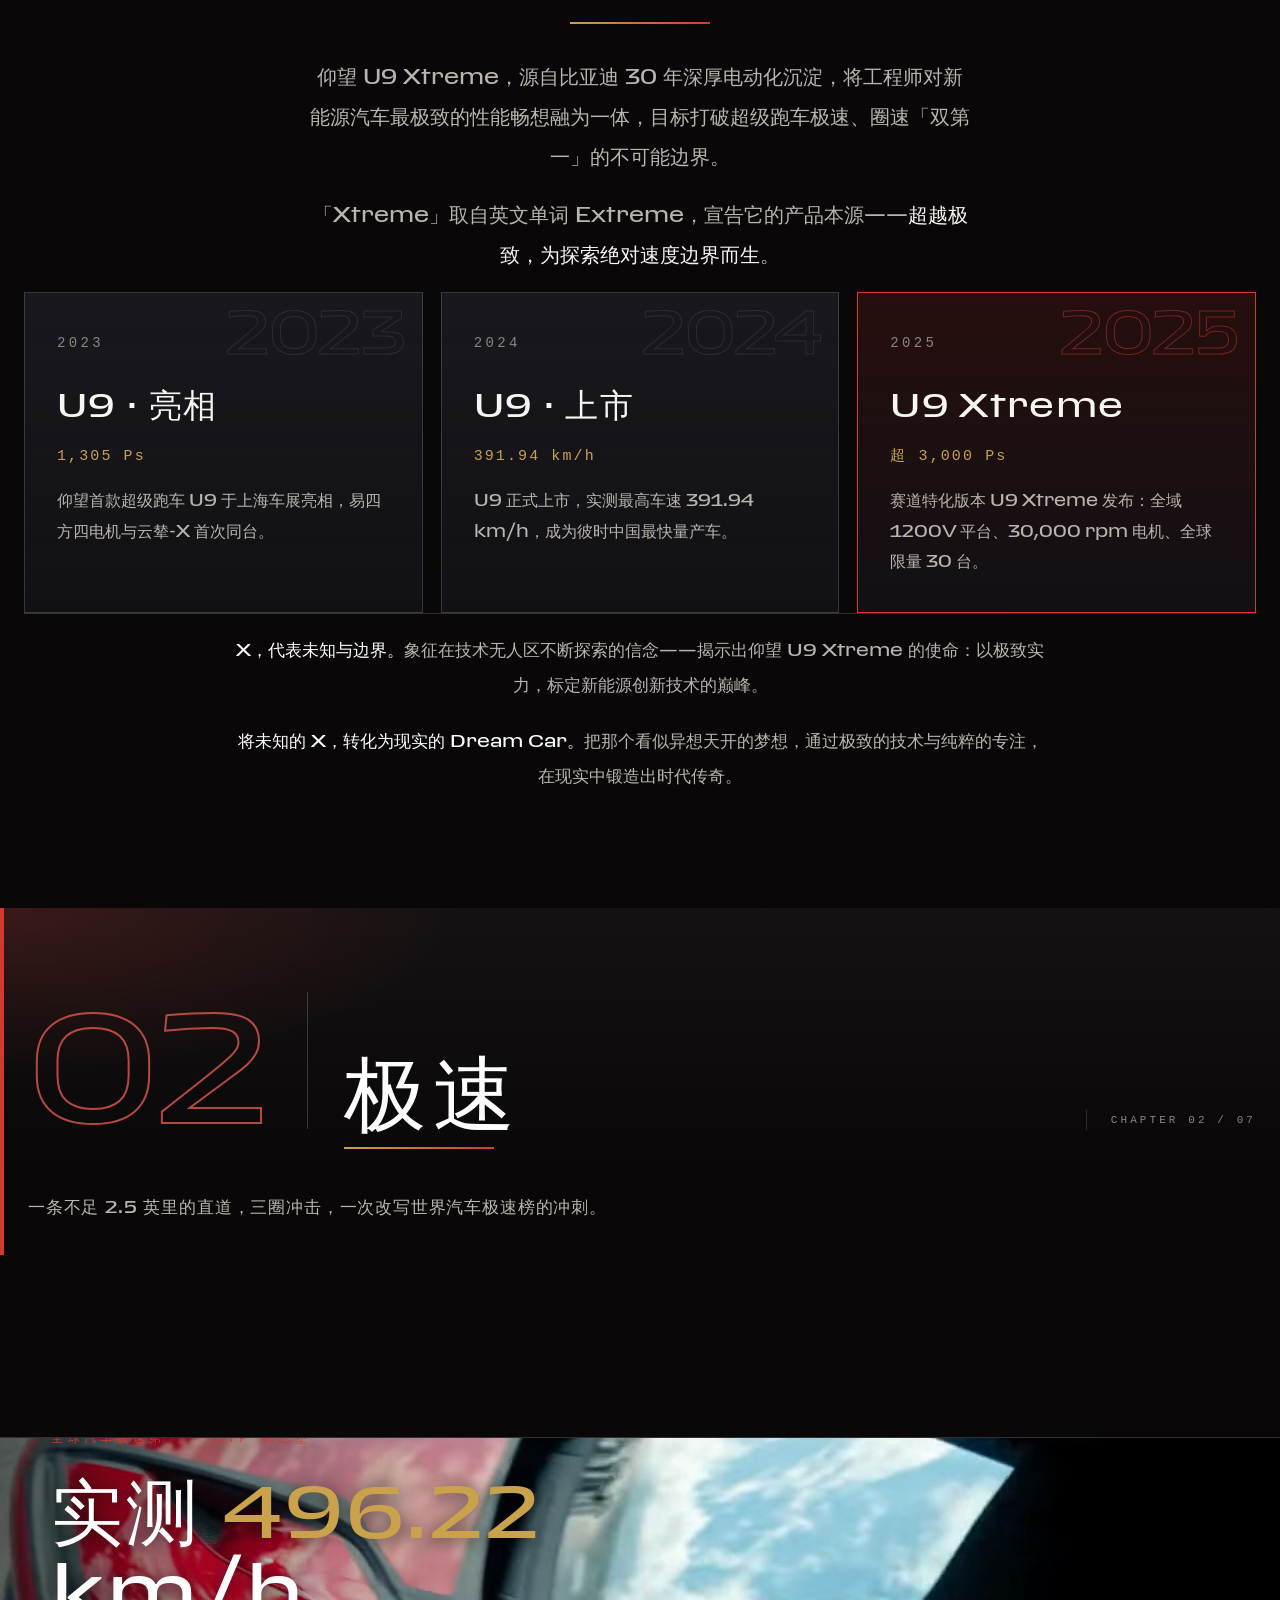
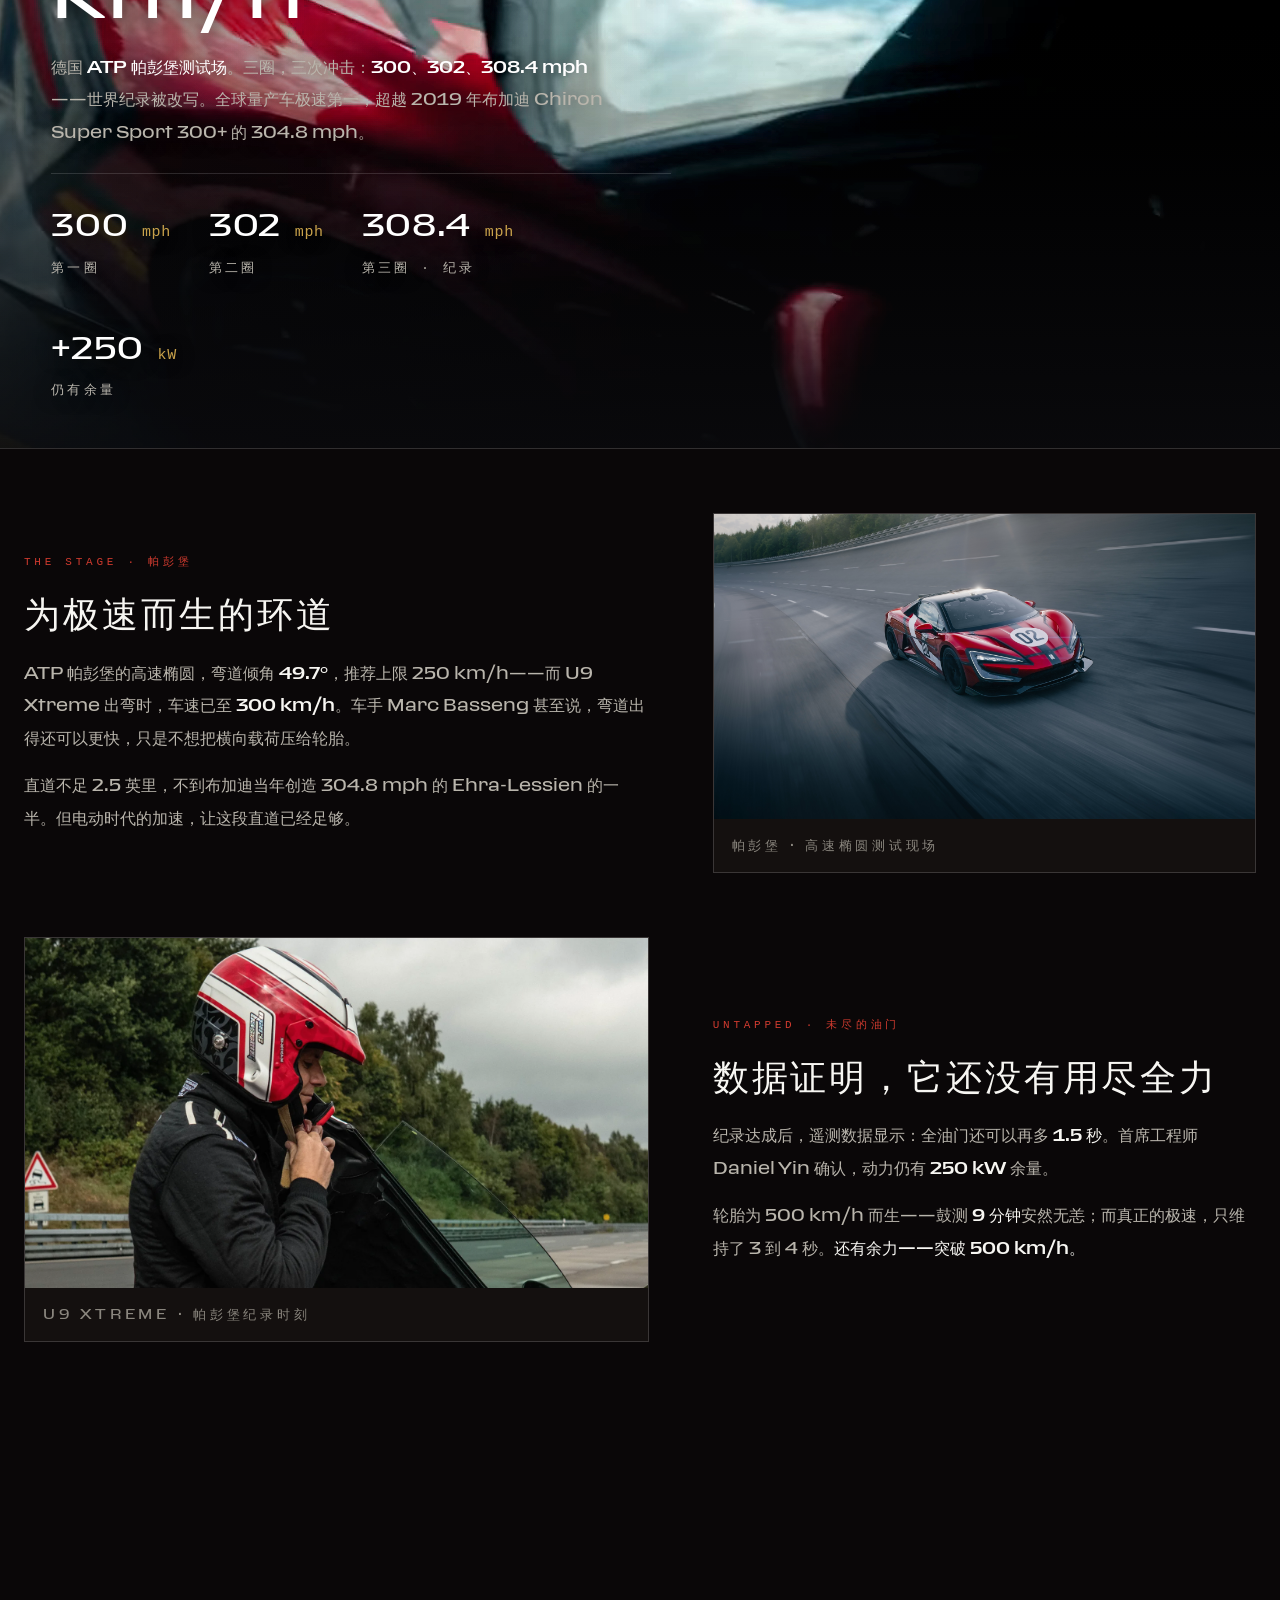
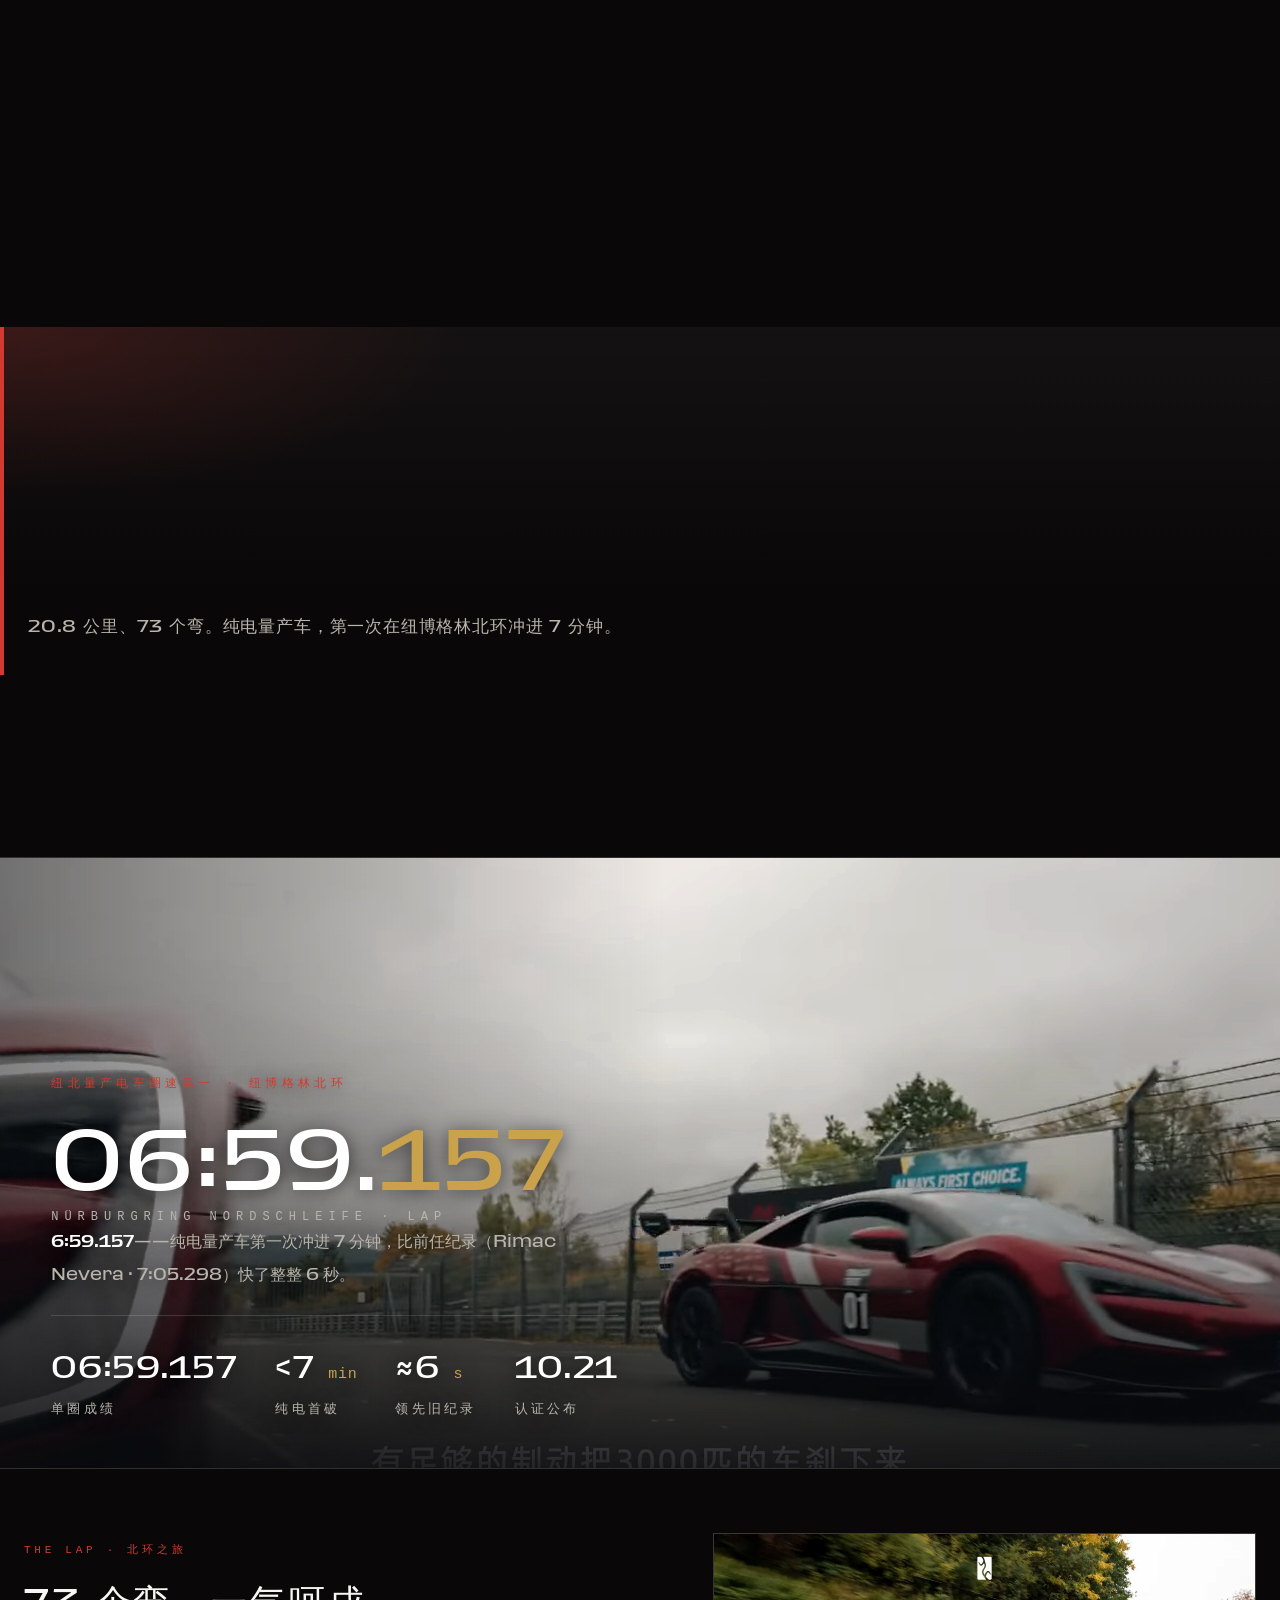
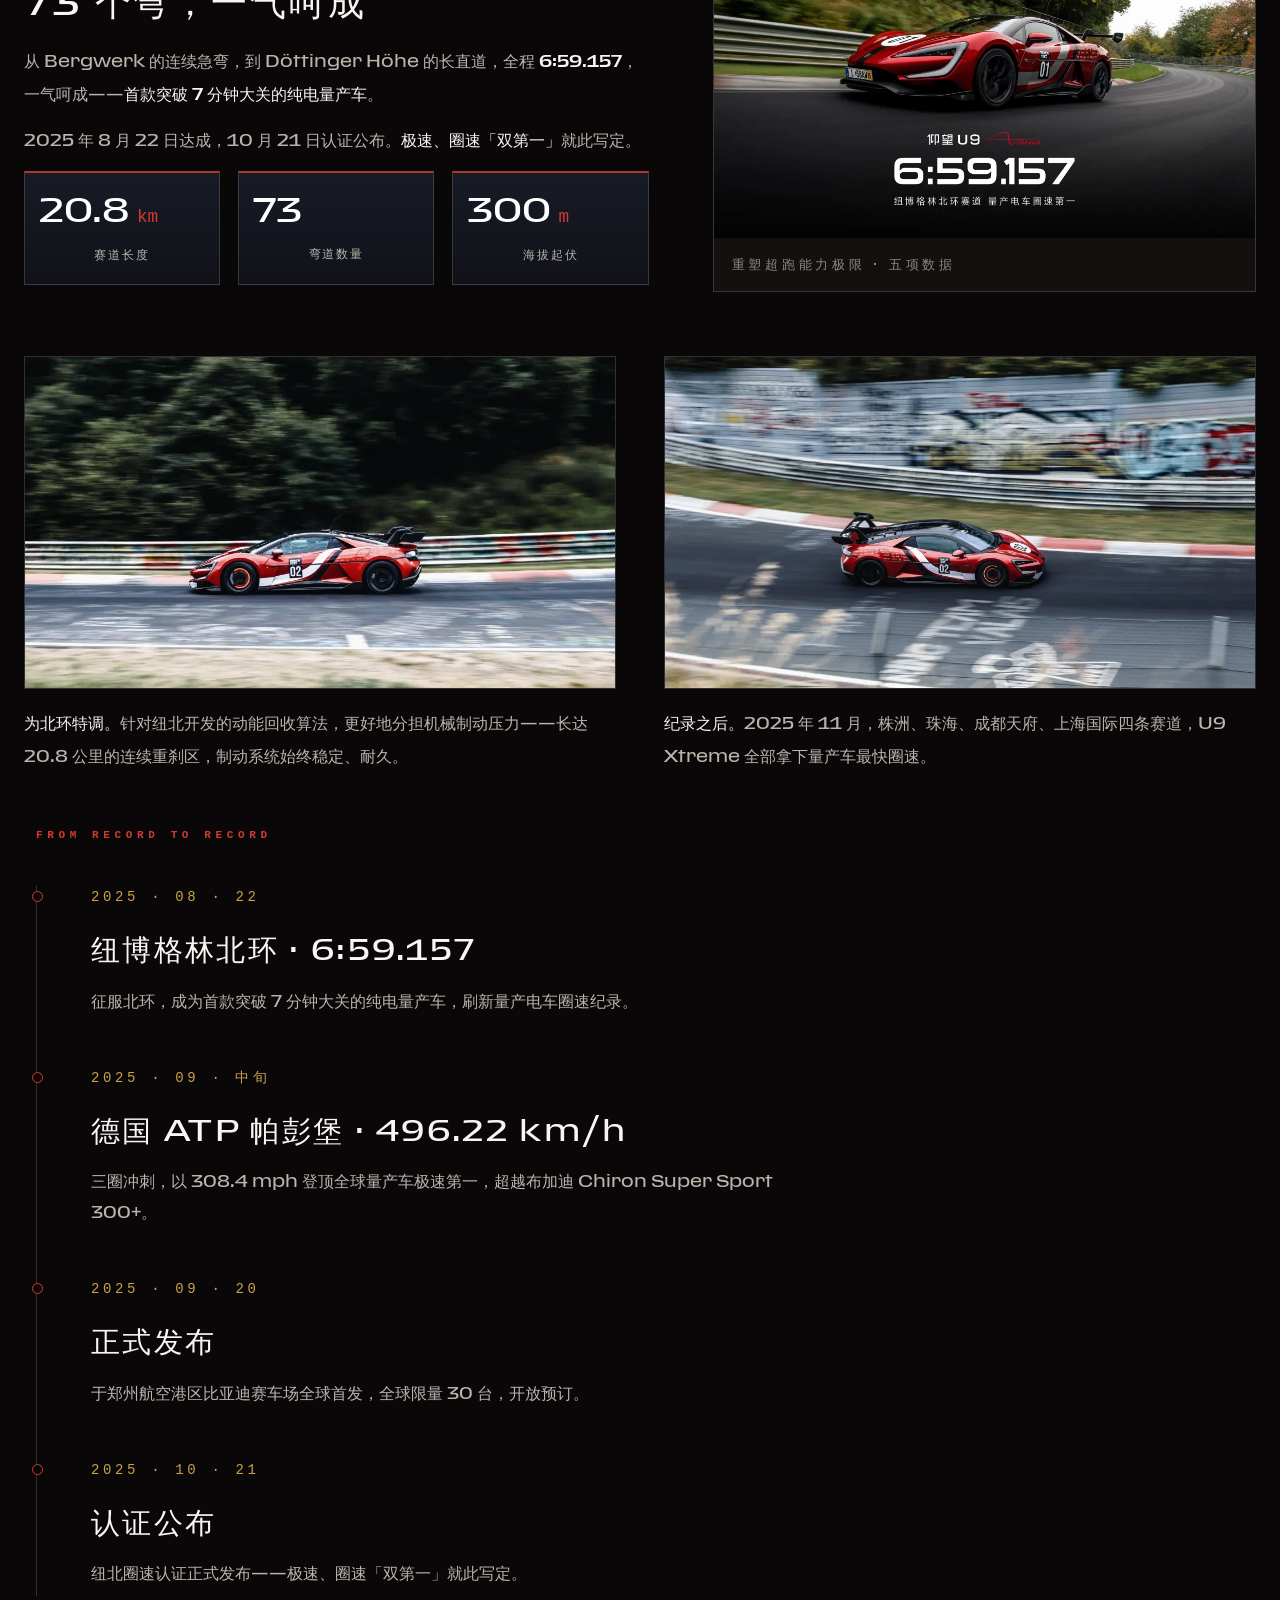
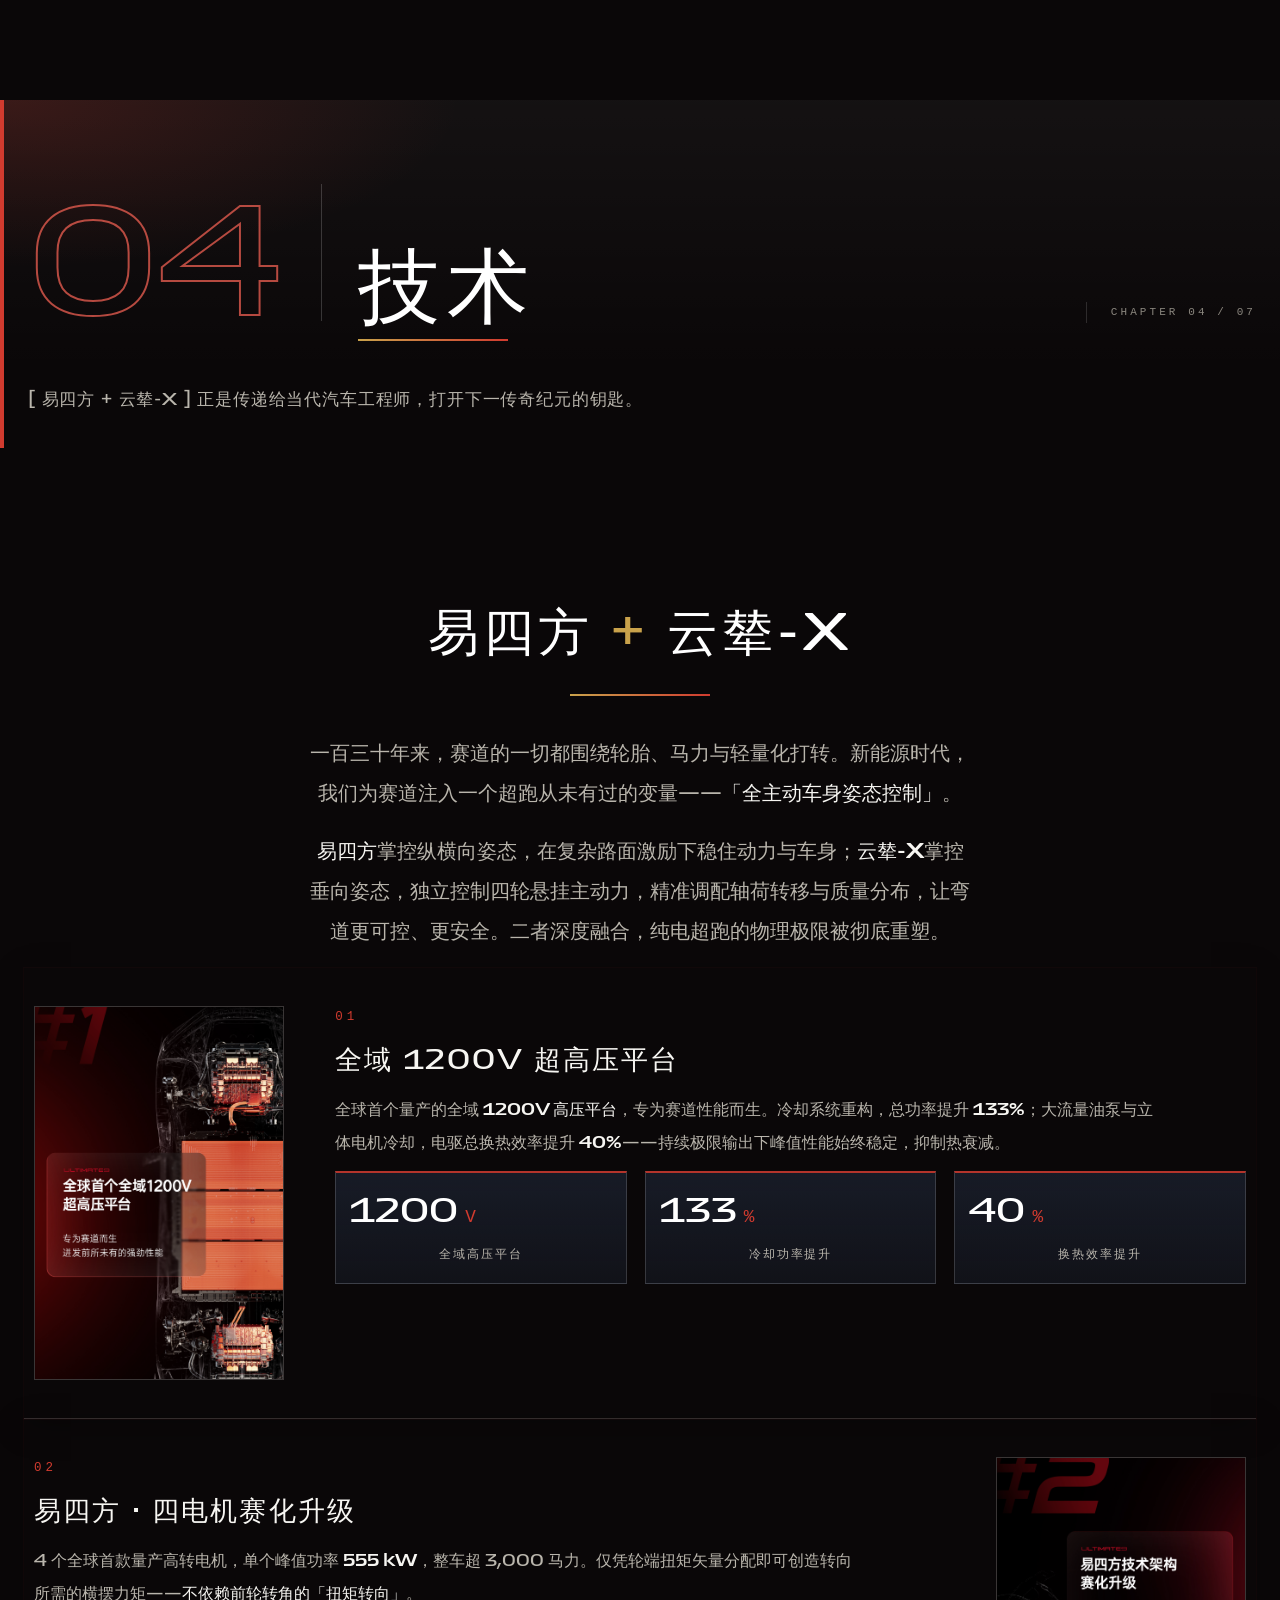
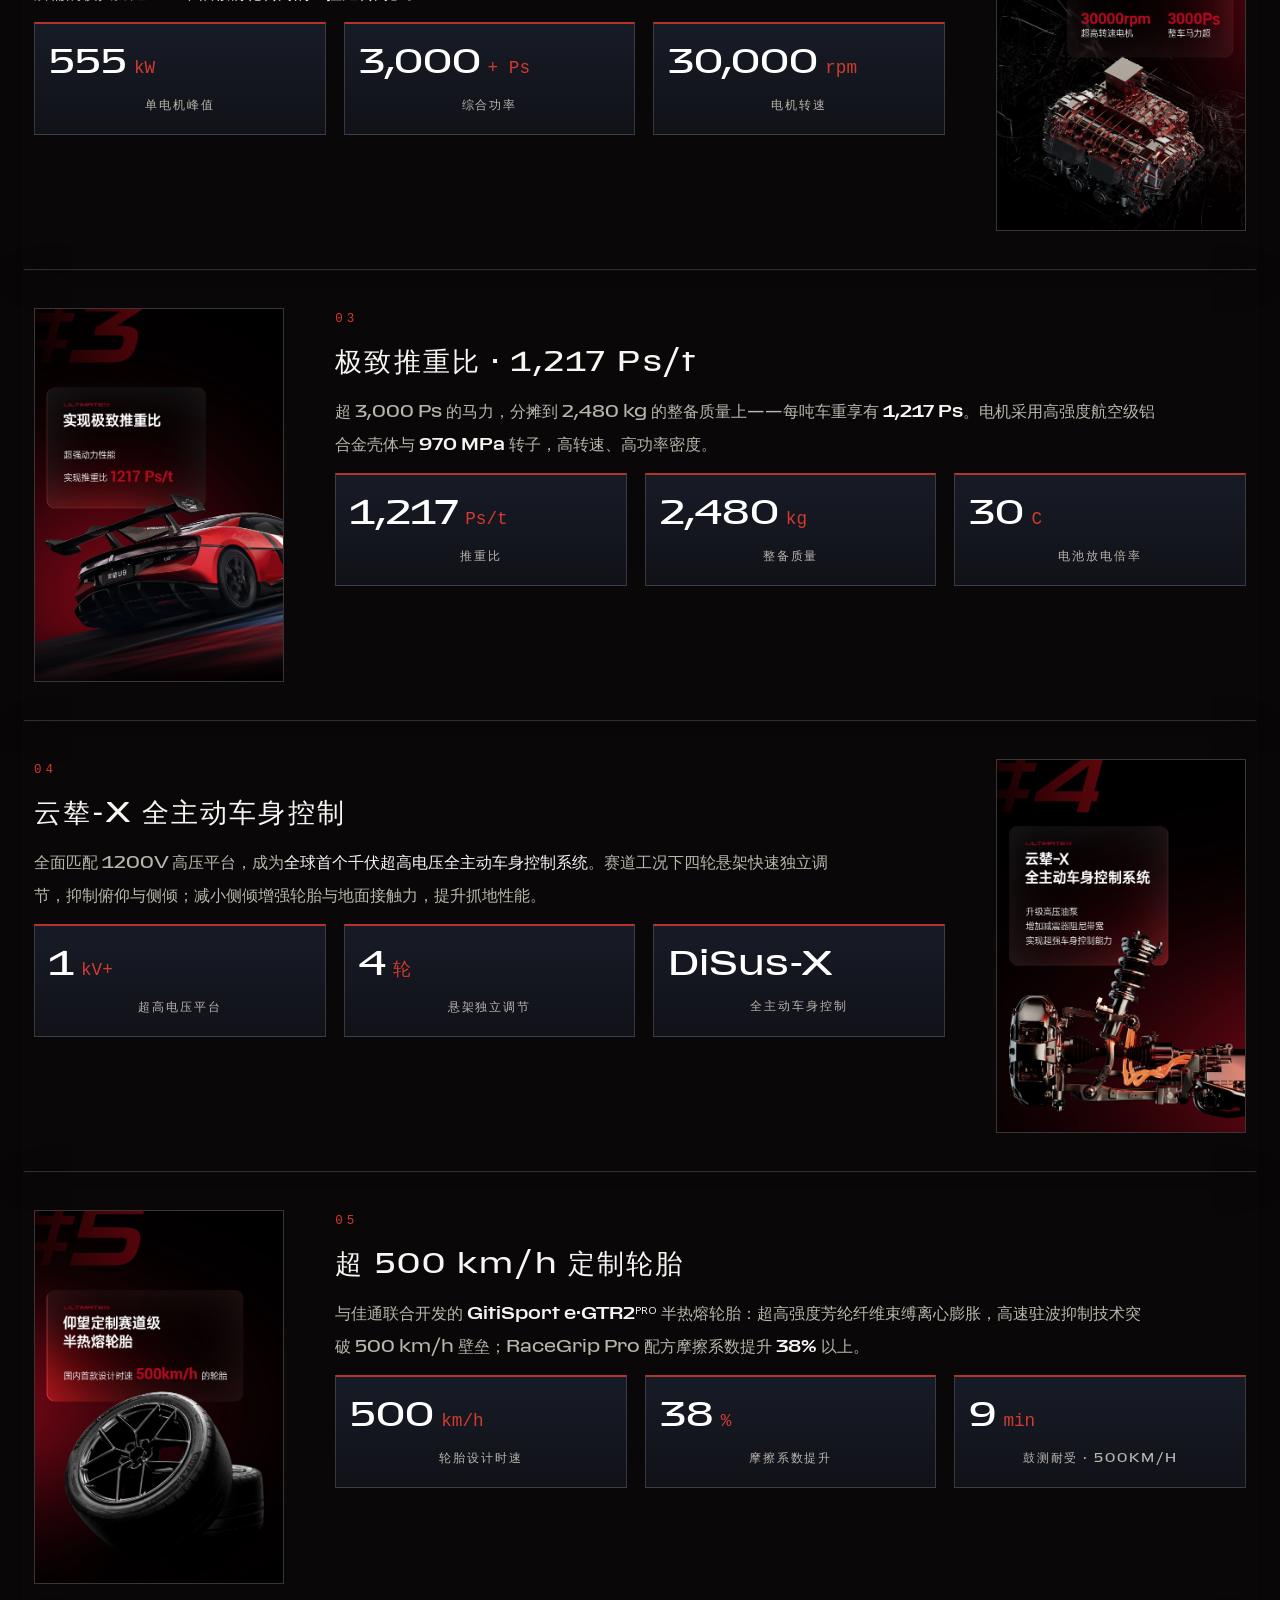
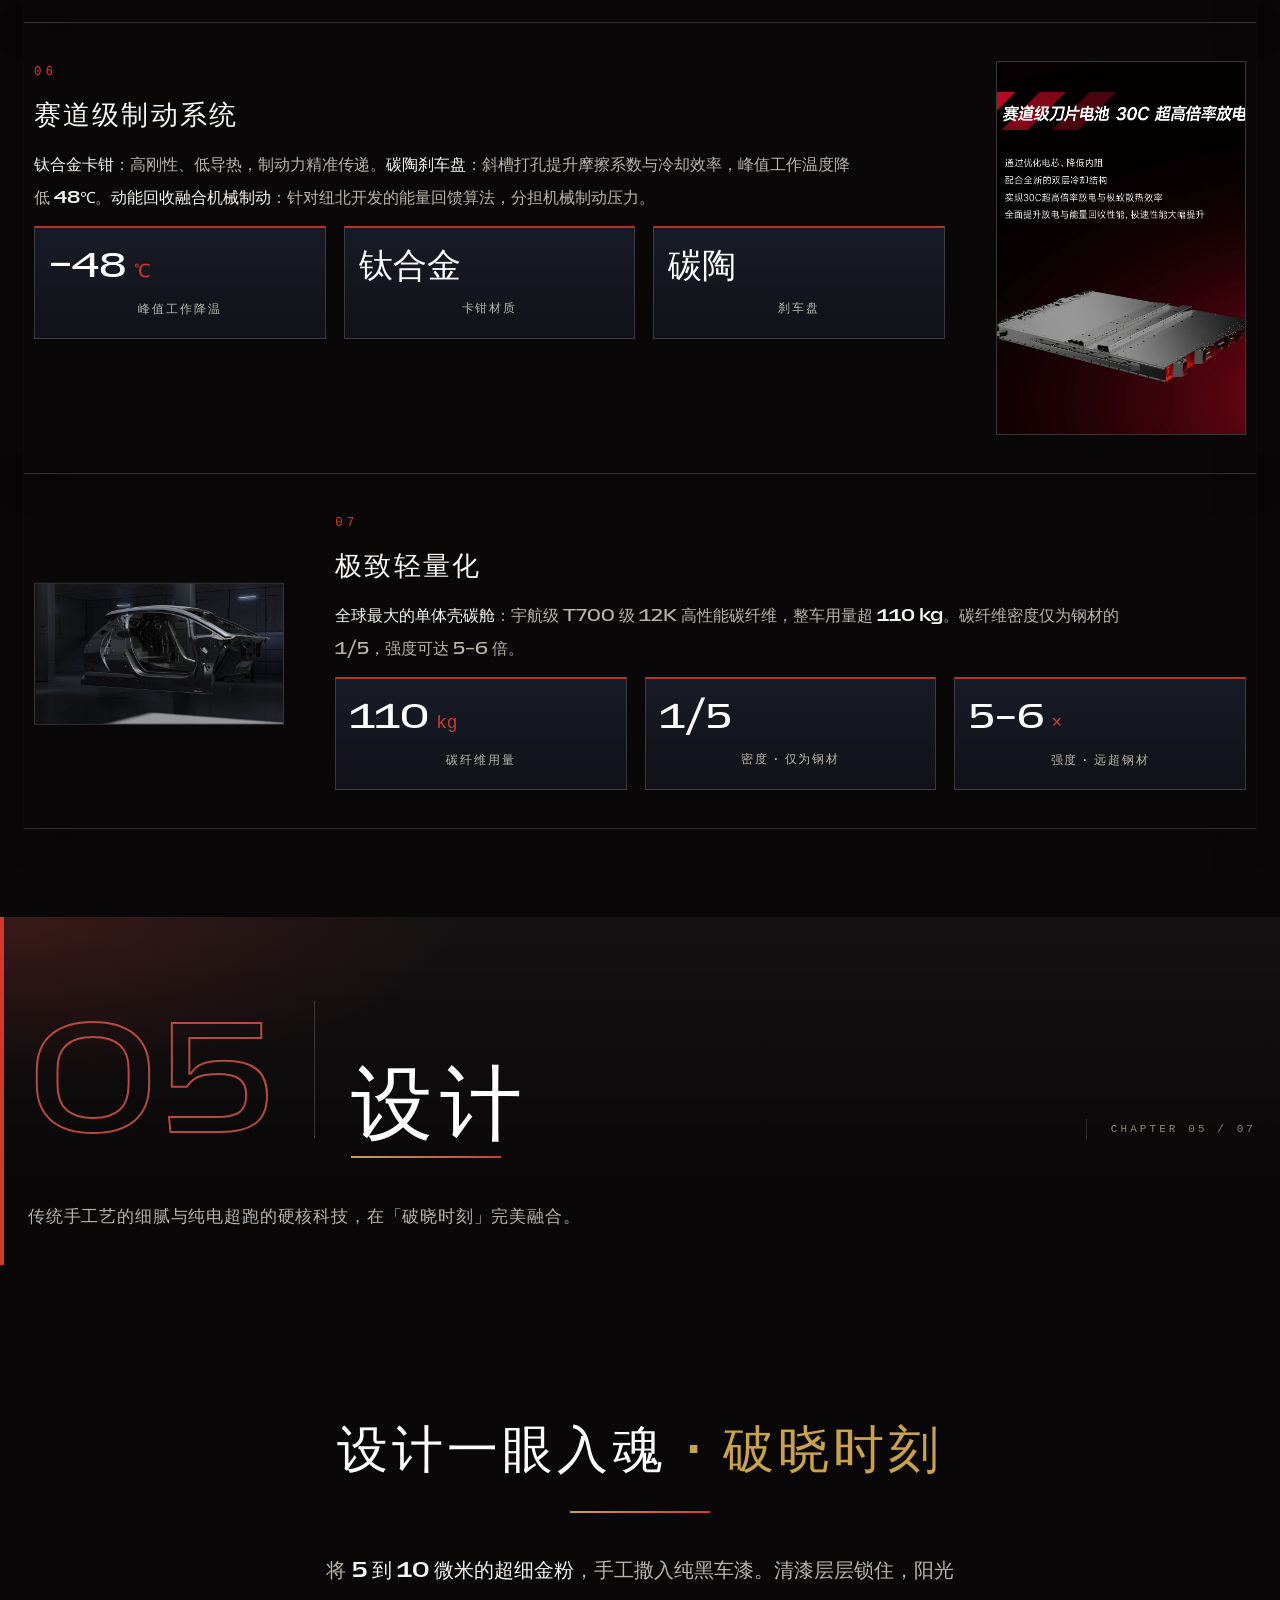
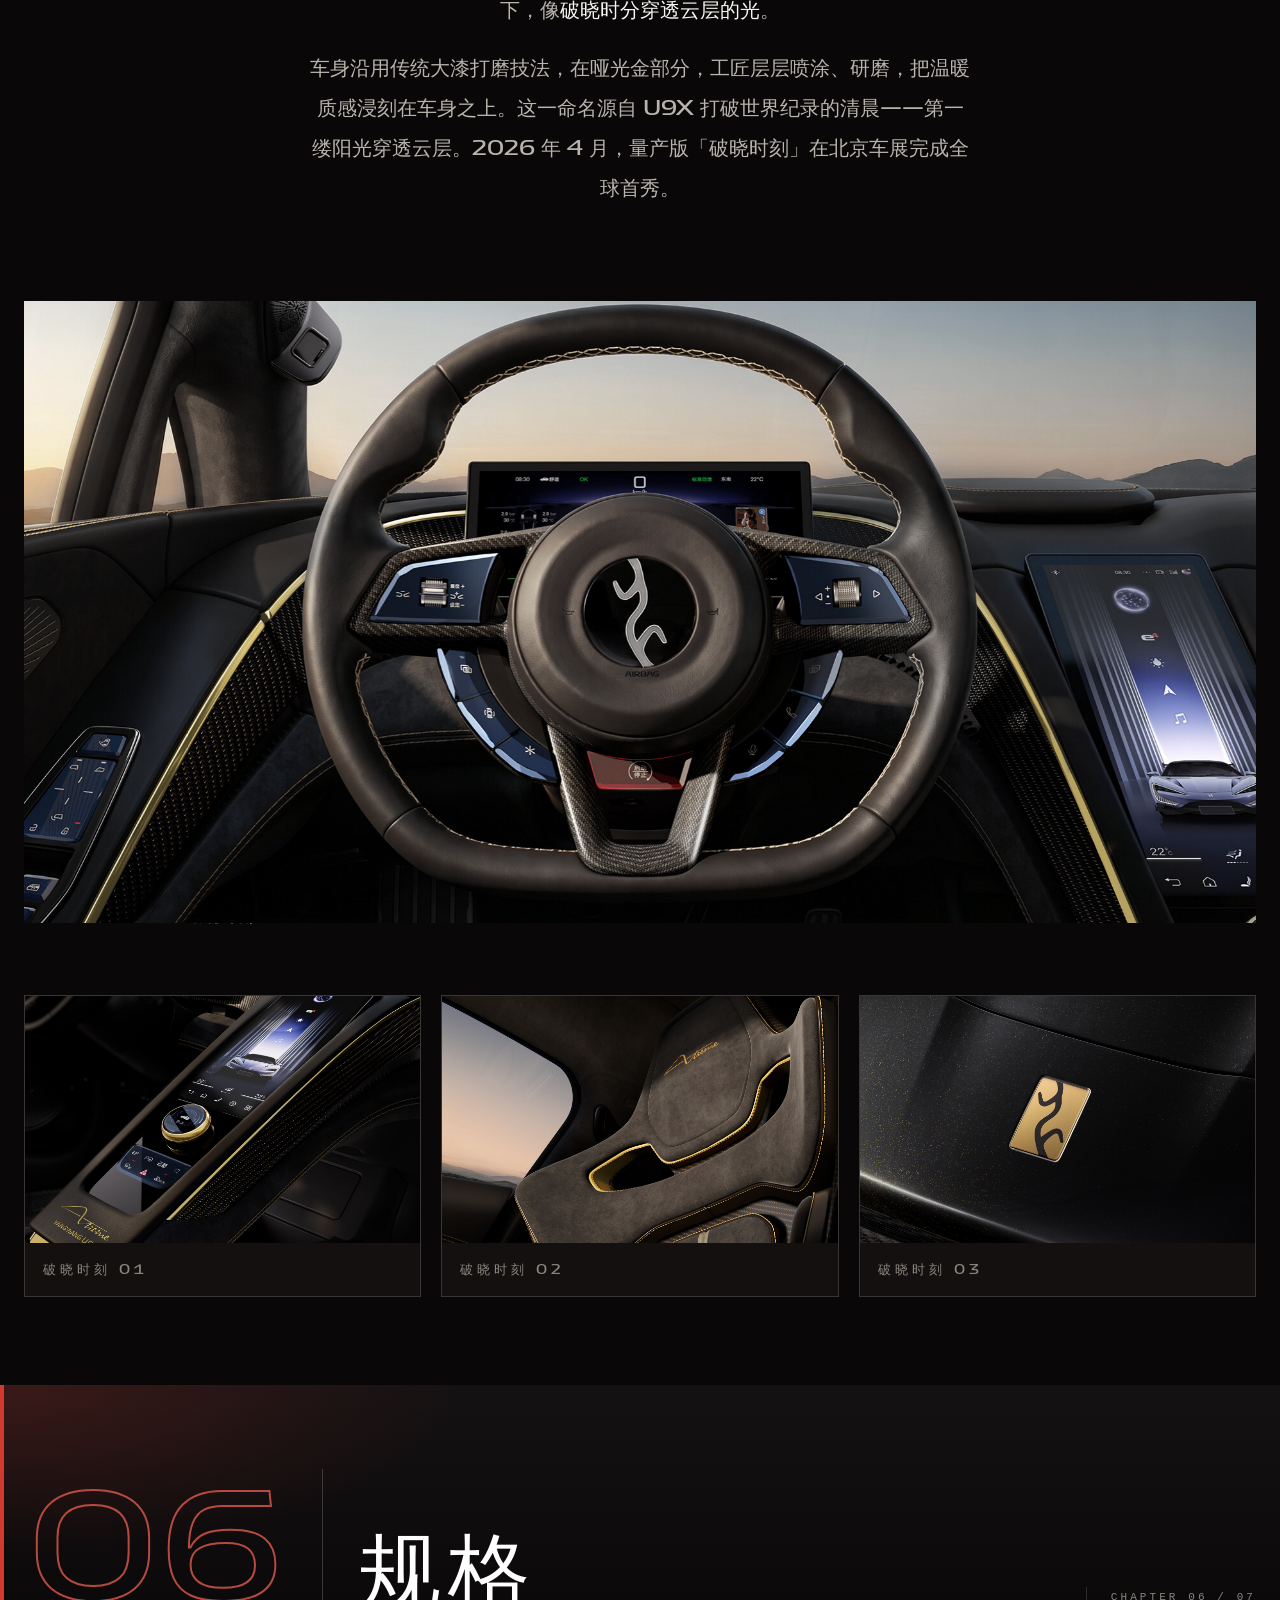
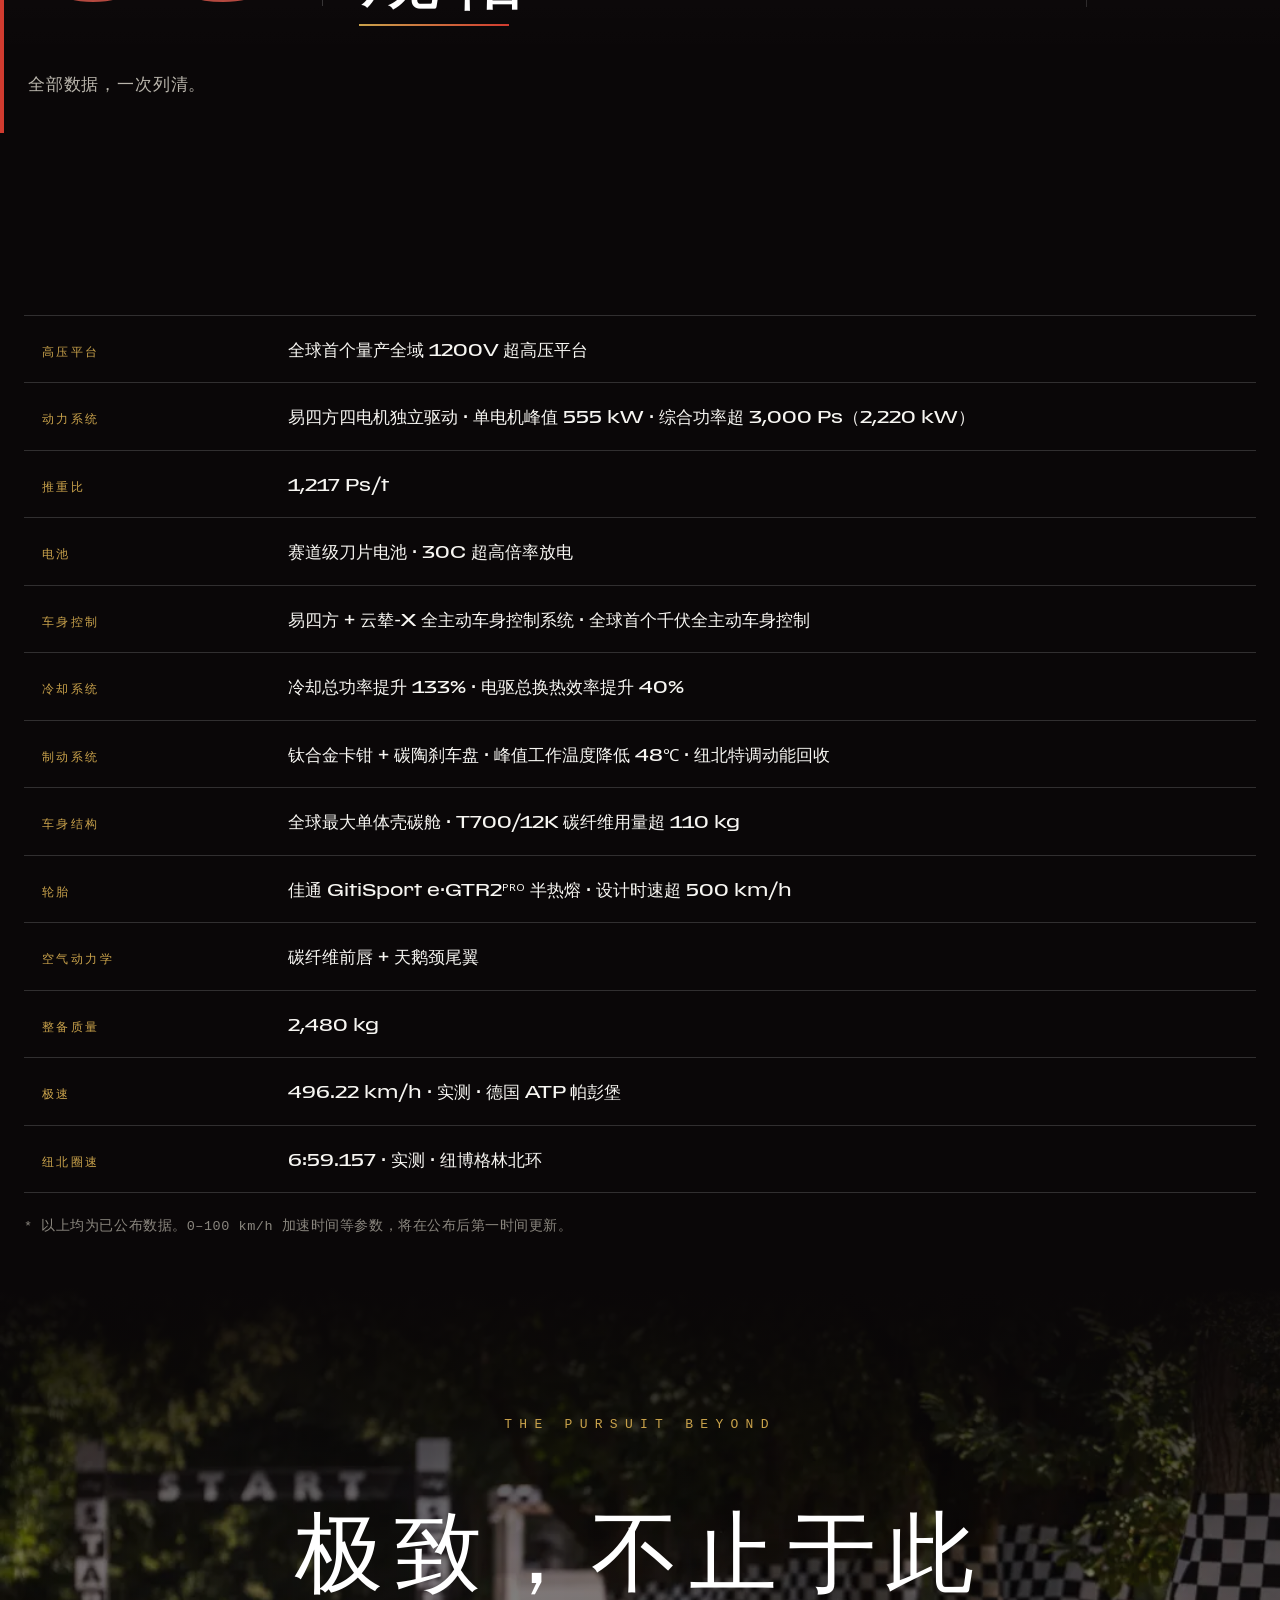
==== commit 40704296: "hero 下方新增 HYPERCAR.SITE 门户跳转条(中英双语) - index.html / en.html: hero 结束后、第一章前插入 portal-bar 胶囊跳转条   (H 徽标" ====
--- a/index.html
+++ b/index.html
@@ -80,6 +80,18 @@
   </div>
   <!-- 已删除向下滚动提示 -->
 </section>
+
+<!-- ============ HYPERCAR 门户跳转 ============ -->
+<a class="portal-bar" href="https://www.hypercar.site" target="_blank" rel="noopener" aria-label="HYPERCAR.SITE 门户">
+  <span class="portal-bar__rule" aria-hidden="true"></span>
+  <span class="portal-bar__badge" aria-hidden="true">H</span>
+  <span class="portal-bar__name">HYPERCAR.SITE</span>
+  <span class="portal-bar__sep" aria-hidden="true"></span>
+  <span class="portal-bar__text">超跑传奇集合 · 前往门户</span>
+  <i class="portal-bar__arrow" aria-hidden="true">→</i>
+  <span class="portal-bar__rule portal-bar__rule--r" aria-hidden="true"></span>
+</a>
+
 
 <!-- ============ 01 缘起 ============ -->
 <div class="chapter-break" id="cb-origin">
--- a/css/style.css
+++ b/css/style.css
@@ -28,6 +28,34 @@
   --display:'BUGATTI Display','Ferrari Sans','Helvetica Neue',Arial,sans-serif;
   --text:'Ferrari Sans','Noto Sans','Segoe UI','PingFang SC','Hiragino Sans GB','Microsoft YaHei',sans-serif;
   --mono:'BUGATTI Mono',ui-monospace,'Cascadia Mono',Consolas,'Courier New',monospace;
+
+  /* ===== 品牌色系统（v3.1 补齐：--red 此前未定义导致全站红色回退失效） ===== */
+  --red:#d13b2f;            /* 品牌红（按现有 rgba(209,59,47,x) 反推） */
+  --red-2:#e8594e;          /* 品牌红 · 亮（hover/高亮） */
+  --red-rgb:209,59,47;      /* 供 rgba(var(--red-rgb),alpha) 使用 */
+  --accent:var(--red);      /* 强调别名 */
+  --em:var(--gold);         /* 正文强调（金） */
+
+  /* 玻璃拟态（克制使用） */
+  --glass:rgba(255,255,255,.055);
+  --glass-brd:rgba(255,255,255,.14);
+
+  /* 细腻阴影层级 */
+  --shadow-1:0 2px 14px rgba(0,0,0,.30);
+  --shadow-2:0 18px 44px -14px rgba(0,0,0,.55),0 2px 10px rgba(0,0,0,.25);
+  --shadow-3:0 32px 72px -22px rgba(0,0,0,.68),0 4px 16px rgba(0,0,0,.3);
+
+  /* 品牌渐变（金→红） */
+  --grad-brand:linear-gradient(90deg,#c9a24b,#d13b2f);
+  --grad-brand-soft:linear-gradient(90deg,rgba(201,162,75,.5),rgba(209,59,47,.5));
+
+  /* 统一排版层级 */
+  --fs-h1:clamp(30px,4vw,52px);
+  --fs-h2:clamp(24px,2.8vw,36px);
+  --fs-body:17px;
+  --fs-small:13px;
+  --ls-title:.08em;
+  --ls-label:.3em;
 }
 *{margin:0;padding:0;box-sizing:border-box;-webkit-tap-highlight-color:transparent}
 html,body{background:var(--bg);color:var(--fg)}
@@ -746,3 +774,238 @@
   .footer__contact-btns{flex-direction:column;width:100%;margin-left:0}
   .footer__contact-btns .sbtn{width:100%;min-width:0}
 }
+
+/* ============================================================
+   v3.1 视觉增强层（纯追加，不修改上方任何规则；可整体回滚）
+   品牌色点缀 · 玻璃拟态 · 卡片微交互 · hero 光效与滚动叙事
+   ============================================================ */
+
+/* ---------- 精致字体渲染与标题层级微调 ---------- */
+body{text-rendering:optimizeLegibility;-webkit-font-smoothing:antialiased}
+.sec-title,.cb__name,.mr-title,.trow__body h3,.tech-card__body h3,.tb h4,.tl-body h3{letter-spacing:.08em}
+
+/* ---------- 品牌色点缀线（金→红渐变） ---------- */
+.sec-title::after{background:var(--grad-brand)}
+.cb__name::after{background:var(--grad-brand)}
+.conclusion__title::after{background:var(--grad-brand)}
+
+/* ---------- 玻璃拟态（克制点缀） ---------- */
+.nav.scrolled{
+  box-shadow:0 1px 0 rgba(255,255,255,.05),0 14px 34px -14px rgba(0,0,0,.6);
+  background:rgba(10,10,13,.78);
+}
+.scroll-gauge{
+  background:var(--glass);border:1px solid var(--glass-brd);border-radius:50%;
+  backdrop-filter:blur(10px);-webkit-backdrop-filter:blur(10px);
+  box-shadow:var(--shadow-1);
+}
+.scroll-gauge svg{position:absolute;inset:0;z-index:0}
+.scroll-gauge .sg__num{position:relative;z-index:1}
+.menu-overlay{background:rgba(10,10,13,.90)}
+.menu-overlay::before{background:radial-gradient(640px 320px at 50% 6%,rgba(var(--red-rgb),.20),transparent 72%)}
+
+/* ---------- hero 光效流动（伪元素实现，零 HTML 改动） ---------- */
+.hero__veil::after{
+  content:"";position:absolute;inset:0;pointer-events:none;
+  background:
+    radial-gradient(52% 44% at 16% 36%,rgba(var(--red-rgb),.17),transparent 70%),
+    radial-gradient(48% 40% at 84% 20%,rgba(201,162,75,.13),transparent 70%);
+  background-size:180% 180%,170% 170%;
+  background-position:0% 0%,100% 0%;
+  mix-blend-mode:screen;
+  animation:heroGlow 16s var(--ease2) infinite alternate;
+}
+@keyframes heroGlow{
+  0%{background-position:0% 0%,100% 0%}
+  45%{background-position:55% 52%,38% 48%}
+  100%{background-position:100% 22%,0% 34%}
+}
+@media (max-width:640px){.hero__veil::after{opacity:.5}}
+
+/* ---------- hero 内容滚动缩放淡出（与 JS 连续叙事终态对齐） ---------- */
+.hero__content.fade{transform:translateY(46px) scale(.97)}
+
+/* ---------- 卡片微交互：浮起 + 阴影 + 描边高亮（仅精确指针设备） ---------- */
+@media (hover:hover){
+  .hcard,.tech-card,.mc,.numrow .n,.gallery figure,.trow__stats .mc,.ps-duo figure,.title-fig,.media-row__img{
+    transition:border-color .4s var(--ease),transform .45s var(--ease),box-shadow .45s var(--ease),background .4s;
+  }
+  .hcard:hover,.tech-card:hover,.mc:hover,.numrow .n:hover,.gallery figure:hover,.trow__stats .mc:hover,.ps-duo figure:hover{
+    box-shadow:var(--shadow-2),0 0 0 1px rgba(var(--red-rgb),.30);
+    transform:translateY(-6px);
+  }
+  .title-fig:hover,.media-row__img:hover{box-shadow:var(--shadow-2),0 0 0 1px rgba(var(--red-rgb),.22)}
+  .ps-duo figure:hover{box-shadow:var(--shadow-2),0 0 0 1px rgba(var(--red-rgb),.25);border-color:var(--red)}
+  .gallery figure:hover{transform:translateY(-6px)}
+  /* 双栏配图 hover 微缩放 */
+  .two-col .tc img{transition:filter .5s,transform .7s var(--ease),box-shadow .5s}
+  .two-col .tc:hover img{transform:scale(1.02);filter:saturate(1)}
+  /* 传承卡年份描边随 hover 提亮 */
+  .hcard:hover::before{-webkit-text-stroke:1px rgba(var(--red-rgb),.55)}
+}
+
+/* ---------- 按钮反馈：active 按压 + 焦点可见环 ---------- */
+.btn:active{transform:scale(.97)}
+.btn:focus-visible,.lang-btn:focus-visible,.nav__menu-btn:focus-visible,
+.menu-overlay__close:focus-visible,.lb-close:focus-visible,
+.footer__portal-btn:focus-visible,.footer__contact-btns .sbtn:focus-visible{
+  outline:2px solid var(--red);outline-offset:3px;
+}
+
+/* ---------- 章节过渡条：品牌光晕微调 ---------- */
+.chapter-break{
+  background:
+    radial-gradient(760px 280px at 0% 0%,rgba(var(--red-rgb),.20),transparent 60%),
+    linear-gradient(180deg,rgba(255,255,255,.045),transparent 78%);
+}
+
+/* ---------- 细节：卡片内数字 hover 跟随品牌红 ---------- */
+.mc b{transition:color .3s}
+.mc:hover b{color:var(--red)}
+
+/* ---------- 减少动态：增强层动画一并降级（内容直接可见） ---------- */
+@media (prefers-reduced-motion:reduce){
+  .hero__content.fade{transform:translateY(46px)}
+  .hero__veil::after{animation:none;opacity:.35}
+  .scroll-gauge{backdrop-filter:none;-webkit-backdrop-filter:none}
+  .nav.scrolled{backdrop-filter:none;-webkit-backdrop-filter:none}
+}
+
+/* ============================================================
+   v3.2 全屏目录：双列布局 + 玻璃卡片美化（纯追加覆写）
+   - 删除与目录重叠的背景装饰（顶部光晕）
+   - 背景加实，不再透出页面文字
+   - 7 项双列网格，条目玻璃卡片化，当前章节红标
+   ============================================================ */
+
+/* 删除顶部红色光晕装饰（原 :118 与 v3.1 :805 两处一并压掉） */
+.menu-overlay::before{content:none}
+
+/* 背景加实：避免页面大标题文字从半透明背景透出与目录重叠 */
+.menu-overlay{background:rgba(10,10,13,.975)}
+
+/* 双列网格（7 项 → 4 行） */
+.menu-overlay__nav{
+  display:grid;grid-template-columns:repeat(2,minmax(250px,360px));
+  gap:14px 28px;text-align:left;width:min(780px,calc(100% - 48px));
+}
+
+/* 条目：玻璃卡片（左对齐，金色序号；不用 backdrop-filter——7 个嵌套 blur 会重采样导致菜单卡顿） */
+.menu-overlay__nav a{
+  display:flex;align-items:center;justify-content:flex-start;gap:16px;
+  padding:20px 26px;border:1px solid var(--glass-brd);border-radius:10px;
+  background:var(--glass);
+  font-size:clamp(17px,2.2vw,21px);letter-spacing:.16em;color:var(--dim);text-align:left;
+  transition:border-color .35s var(--ease),background .35s var(--ease),transform .4s var(--ease),box-shadow .4s var(--ease),color .3s;
+}
+.menu-overlay__nav a .idx{
+  font-family:var(--mono);font-size:12px;letter-spacing:.2em;color:var(--gold);
+  min-width:36px;padding:5px 0;border-right:1px solid var(--glass-brd);margin-right:8px;
+  transition:color .3s;
+}
+
+/* 当前章节：左侧红色内描边 + 红字 */
+.menu-overlay__nav a.on{
+  color:var(--red);border-color:rgba(var(--red-rgb),.55);
+  background:rgba(var(--red-rgb),.08);
+  box-shadow:inset 2px 0 0 var(--red);
+}
+.menu-overlay__nav a.on .idx{color:var(--red)}
+
+/* hover：浮起 + 阴影 + 红色描边（仅精确指针设备；animation:none 解除交错动画的 transform 占用） */
+@media (hover:hover){
+  .menu-overlay__nav a:hover{
+    animation:none;opacity:1;transform:translateY(-3px);
+    border-color:rgba(var(--red-rgb),.6);background:rgba(var(--red-rgb),.10);
+    box-shadow:var(--shadow-2),0 0 0 1px rgba(var(--red-rgb),.30);
+    color:#fff;
+  }
+}
+
+/* 进入动画：条目交错淡入上移（reduced-motion 下直接显示） */
+@media (prefers-reduced-motion:no-preference){
+  .menu-overlay__nav a{opacity:0;transform:translateY(16px)}
+  .menu-overlay.open .menu-overlay__nav a{animation:menuItemIn .55s var(--ease2) forwards}
+  .menu-overlay.open .menu-overlay__nav a:nth-child(1){animation-delay:.04s}
+  .menu-overlay.open .menu-overlay__nav a:nth-child(2){animation-delay:.08s}
+  .menu-overlay.open .menu-overlay__nav a:nth-child(3){animation-delay:.12s}
+  .menu-overlay.open .menu-overlay__nav a:nth-child(4){animation-delay:.16s}
+  .menu-overlay.open .menu-overlay__nav a:nth-child(5){animation-delay:.20s}
+  .menu-overlay.open .menu-overlay__nav a:nth-child(6){animation-delay:.24s}
+  .menu-overlay.open .menu-overlay__nav a:nth-child(7){animation-delay:.28s}
+}
+@keyframes menuItemIn{from{opacity:0;transform:translateY(16px)}to{opacity:1;transform:none}}
+
+/* 移动端：回单列卡片，顶部品牌让位 */
+@media (max-width:640px){
+  .menu-overlay__nav{grid-template-columns:1fr;width:min(420px,calc(100% - 36px));gap:10px}
+  .menu-overlay__nav a{padding:14px 18px;font-size:clamp(15px,4.6vw,18px);gap:12px}
+  .menu-overlay__nav a .idx{min-width:30px}
+  .menu-overlay__brand{top:64px}
+}
+/* 矮视口（手机横屏）：隐藏顶部品牌文字，彻底消除重叠 */
+@media (max-height:480px){.menu-overlay__brand{display:none}}
+/* ---------- HYPERCAR 门户跳转 ---------- */
+.portal-bar {
+  display: flex;
+  align-items: center;
+  gap: 16px;
+  width: fit-content;
+  max-width: calc(100% - 48px);
+  margin: 52px auto 20px;
+  padding: 15px 40px;
+  border: 1.5px solid var(--accent, var(--blue-lux, var(--red, var(--gold))));
+  border-radius: 999px;
+  background: rgba(255, 255, 255, 0.045);
+  color: var(--ink-dim, var(--dim));
+  font-family: var(--font-mono, var(--mono));
+  font-size: 11.5px;
+  letter-spacing: 0.2em;
+  text-decoration: none;
+  transition: border-color .35s, color .35s, background .35s, transform .35s;
+}
+.portal-bar:hover { transform: translateY(-2px); background: rgba(255, 255, 255, 0.09); }
+.portal-bar__rule {
+  width: 36px;
+  height: 1px;
+  flex: none;
+  background: linear-gradient(90deg, transparent, var(--accent, var(--blue-lux, var(--red, var(--gold)))));
+}
+.portal-bar__rule--r { background: linear-gradient(90deg, var(--accent, var(--blue-lux, var(--red, var(--gold)))), transparent); }
+.portal-bar__badge {
+  width: 24px;
+  height: 24px;
+  border-radius: 7px;
+  flex: none;
+  display: grid;
+  place-items: center;
+  background: var(--accent, var(--blue-lux, var(--red, var(--gold))));
+  color: #0b0b0e;
+  font-size: 13px;
+  font-weight: 700;
+  box-shadow: 0 0 14px var(--accent, var(--blue-lux, var(--red, var(--gold))));
+}
+.portal-bar__name {
+  color: var(--accent, var(--blue-lux, var(--red, var(--gold))));
+  font-weight: 700;
+  letter-spacing: 0.24em;
+  white-space: nowrap;
+}
+.portal-bar__sep {
+  width: 1px;
+  height: 16px;
+  flex: none;
+  background: var(--line);
+}
+.portal-bar__text {
+  color: var(--ink-dim, var(--dim));
+  letter-spacing: 0.12em;
+  white-space: nowrap;
+}
+.portal-bar__arrow { font-style: normal; transition: transform .35s; }
+.portal-bar:hover .portal-bar__arrow { transform: translateX(4px); }
+@media (max-width: 720px) {
+  .portal-bar { flex-wrap: wrap; justify-content: center; text-align: center; margin: 30px 20px 14px; padding: 13px 26px; gap: 12px; }
+  .portal-bar__rule { display: none; }
+  .portal-bar__text { white-space: normal; }
+}
